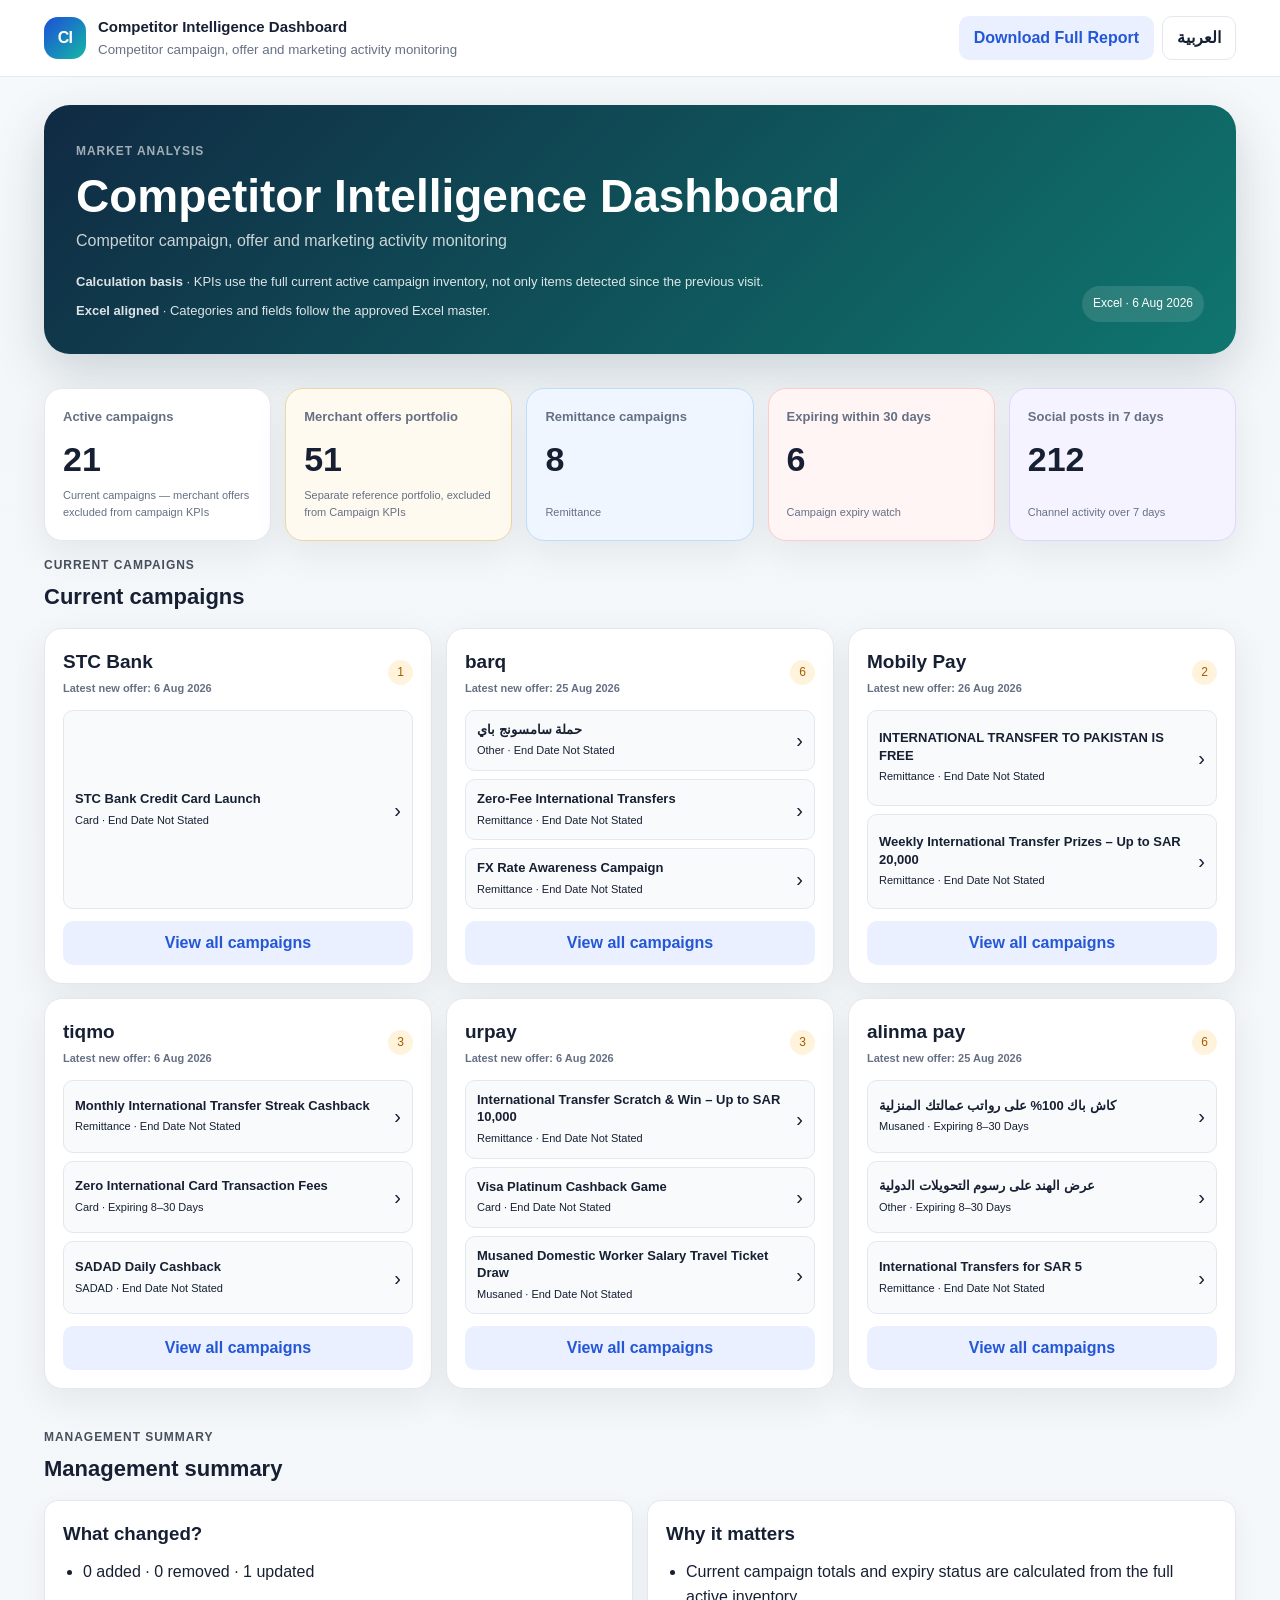
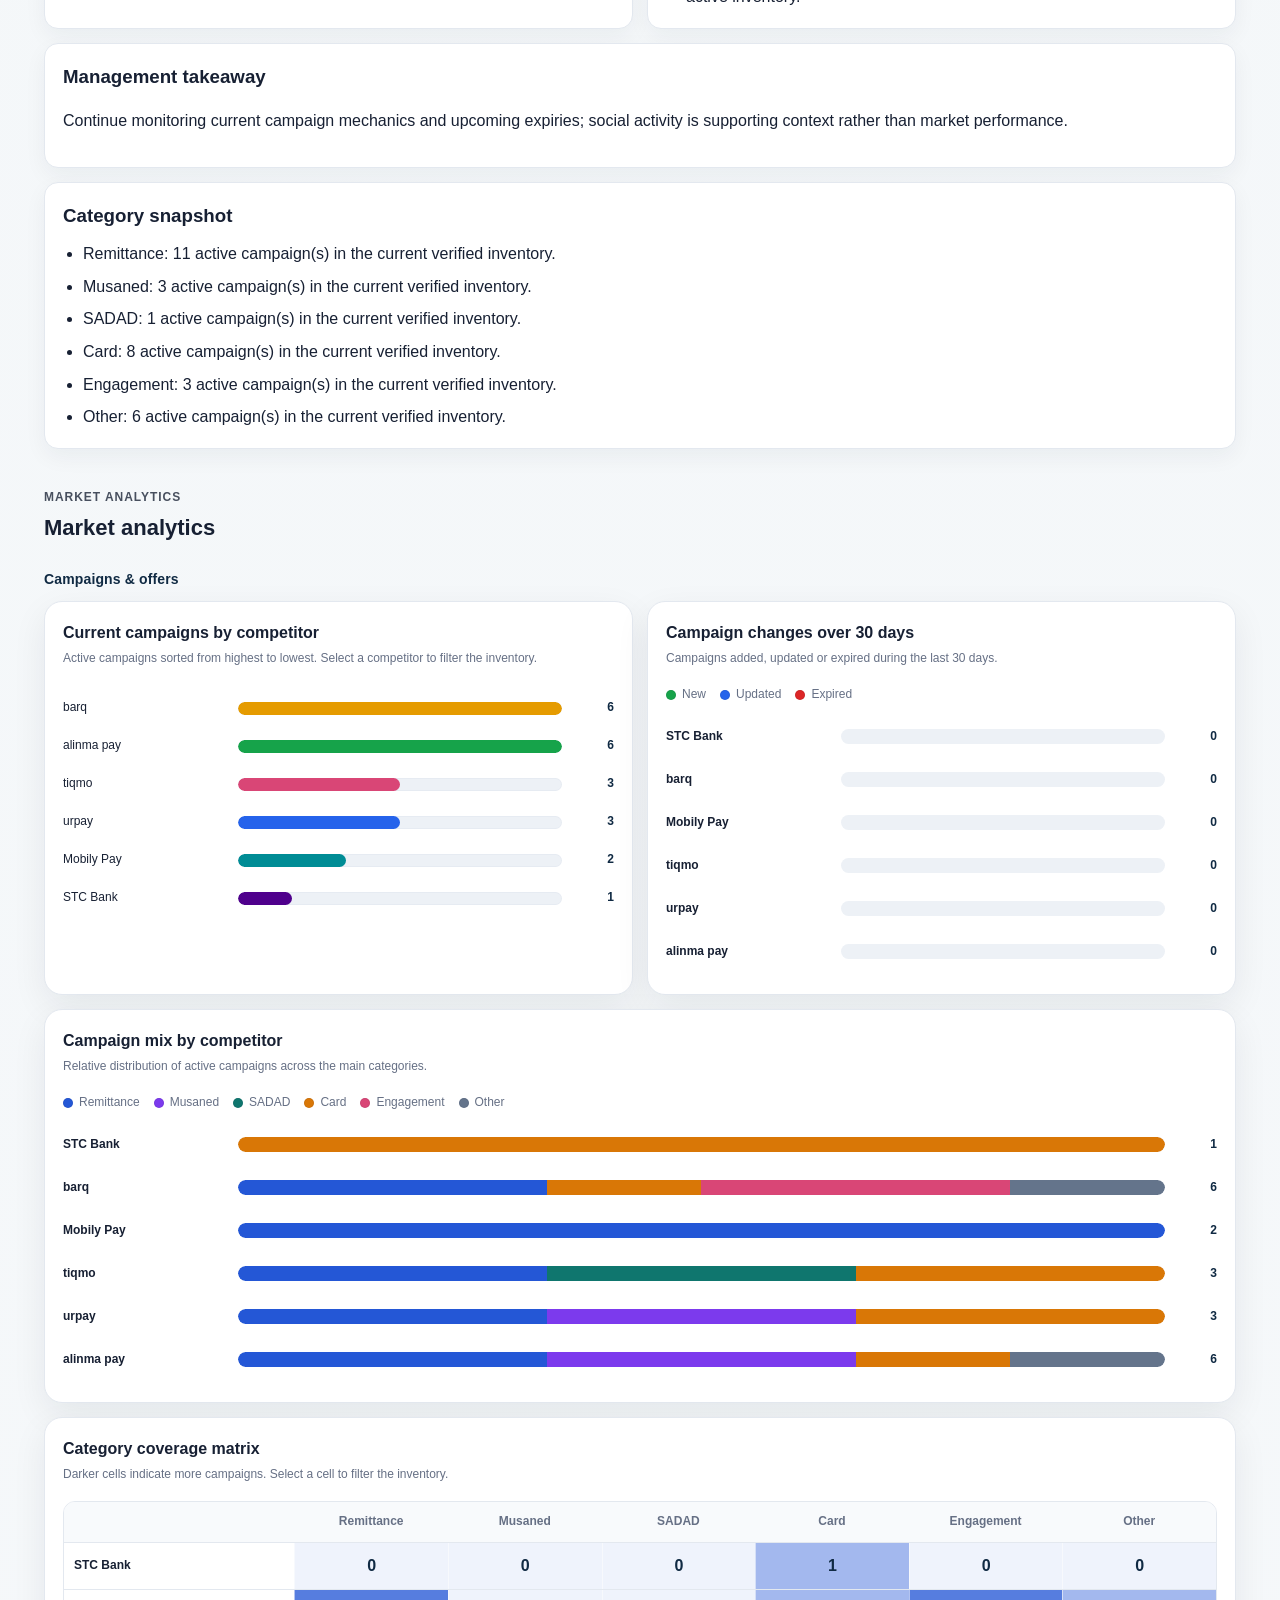
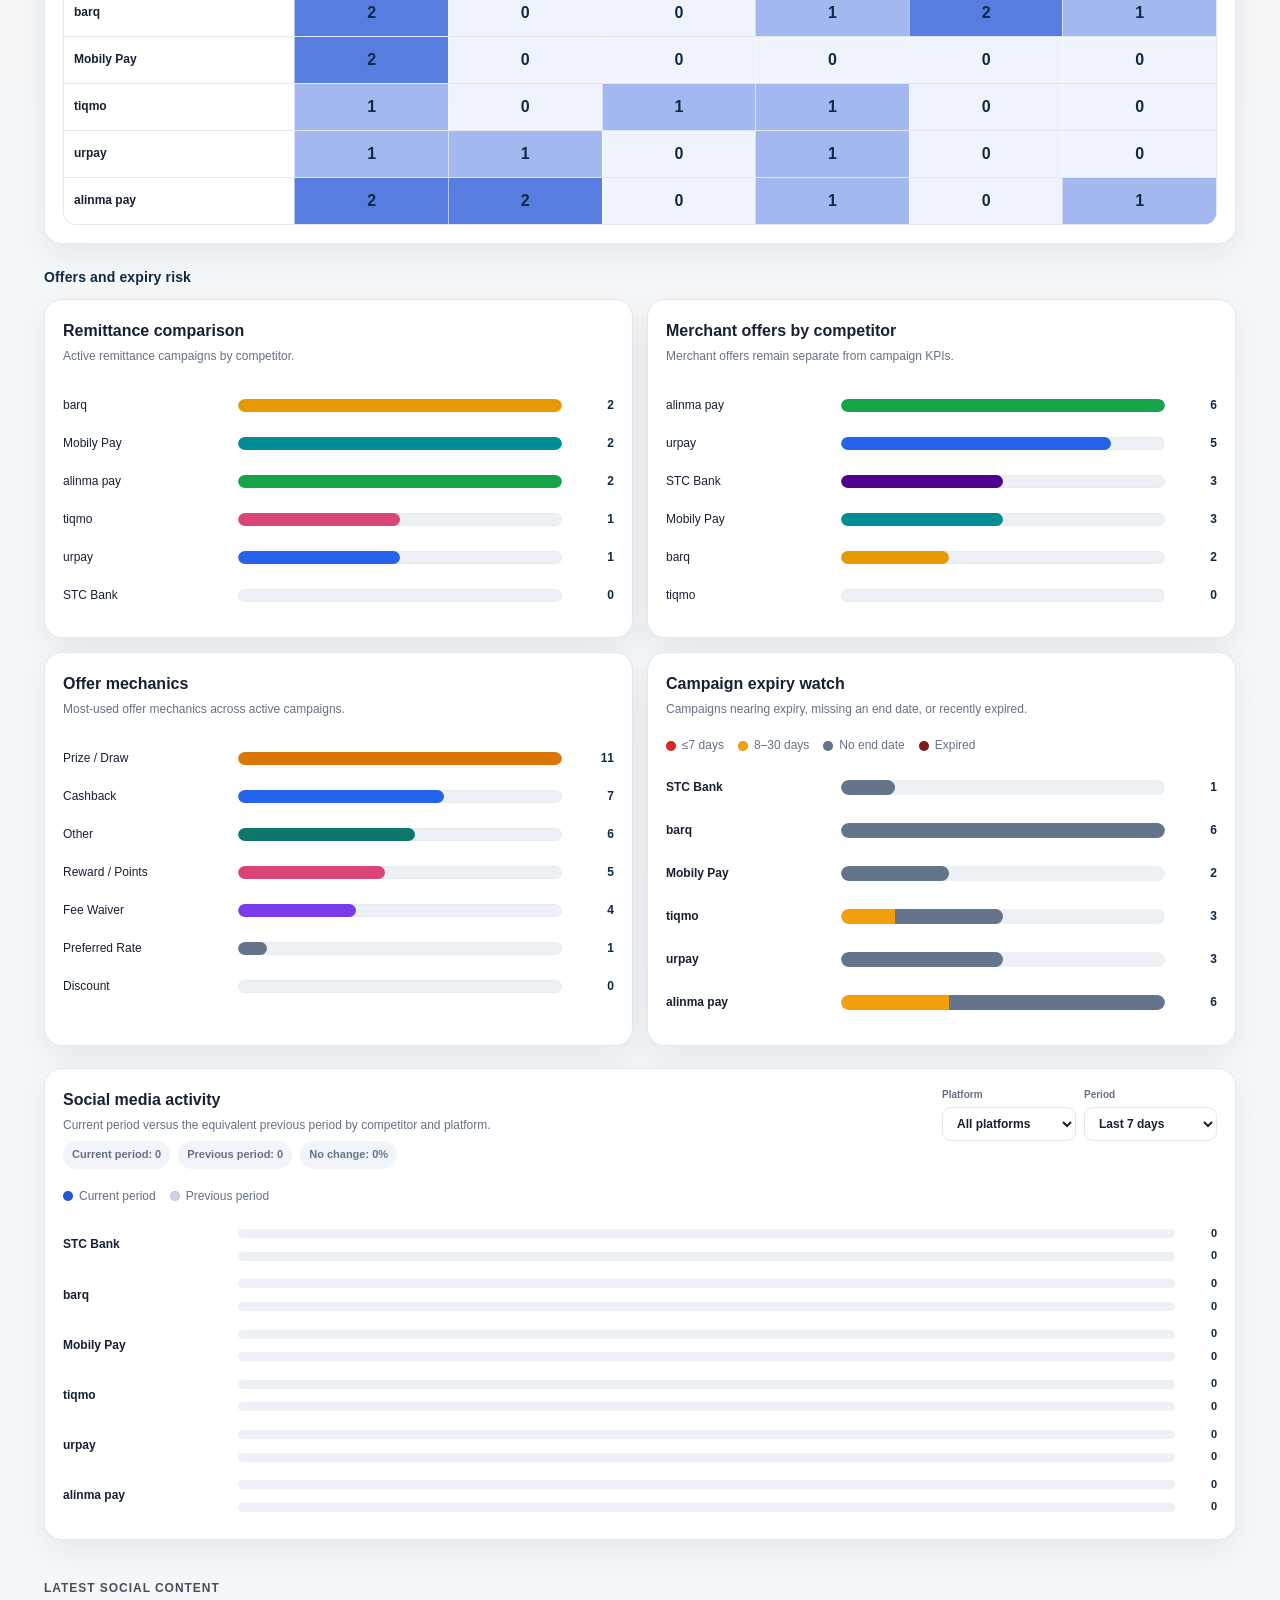
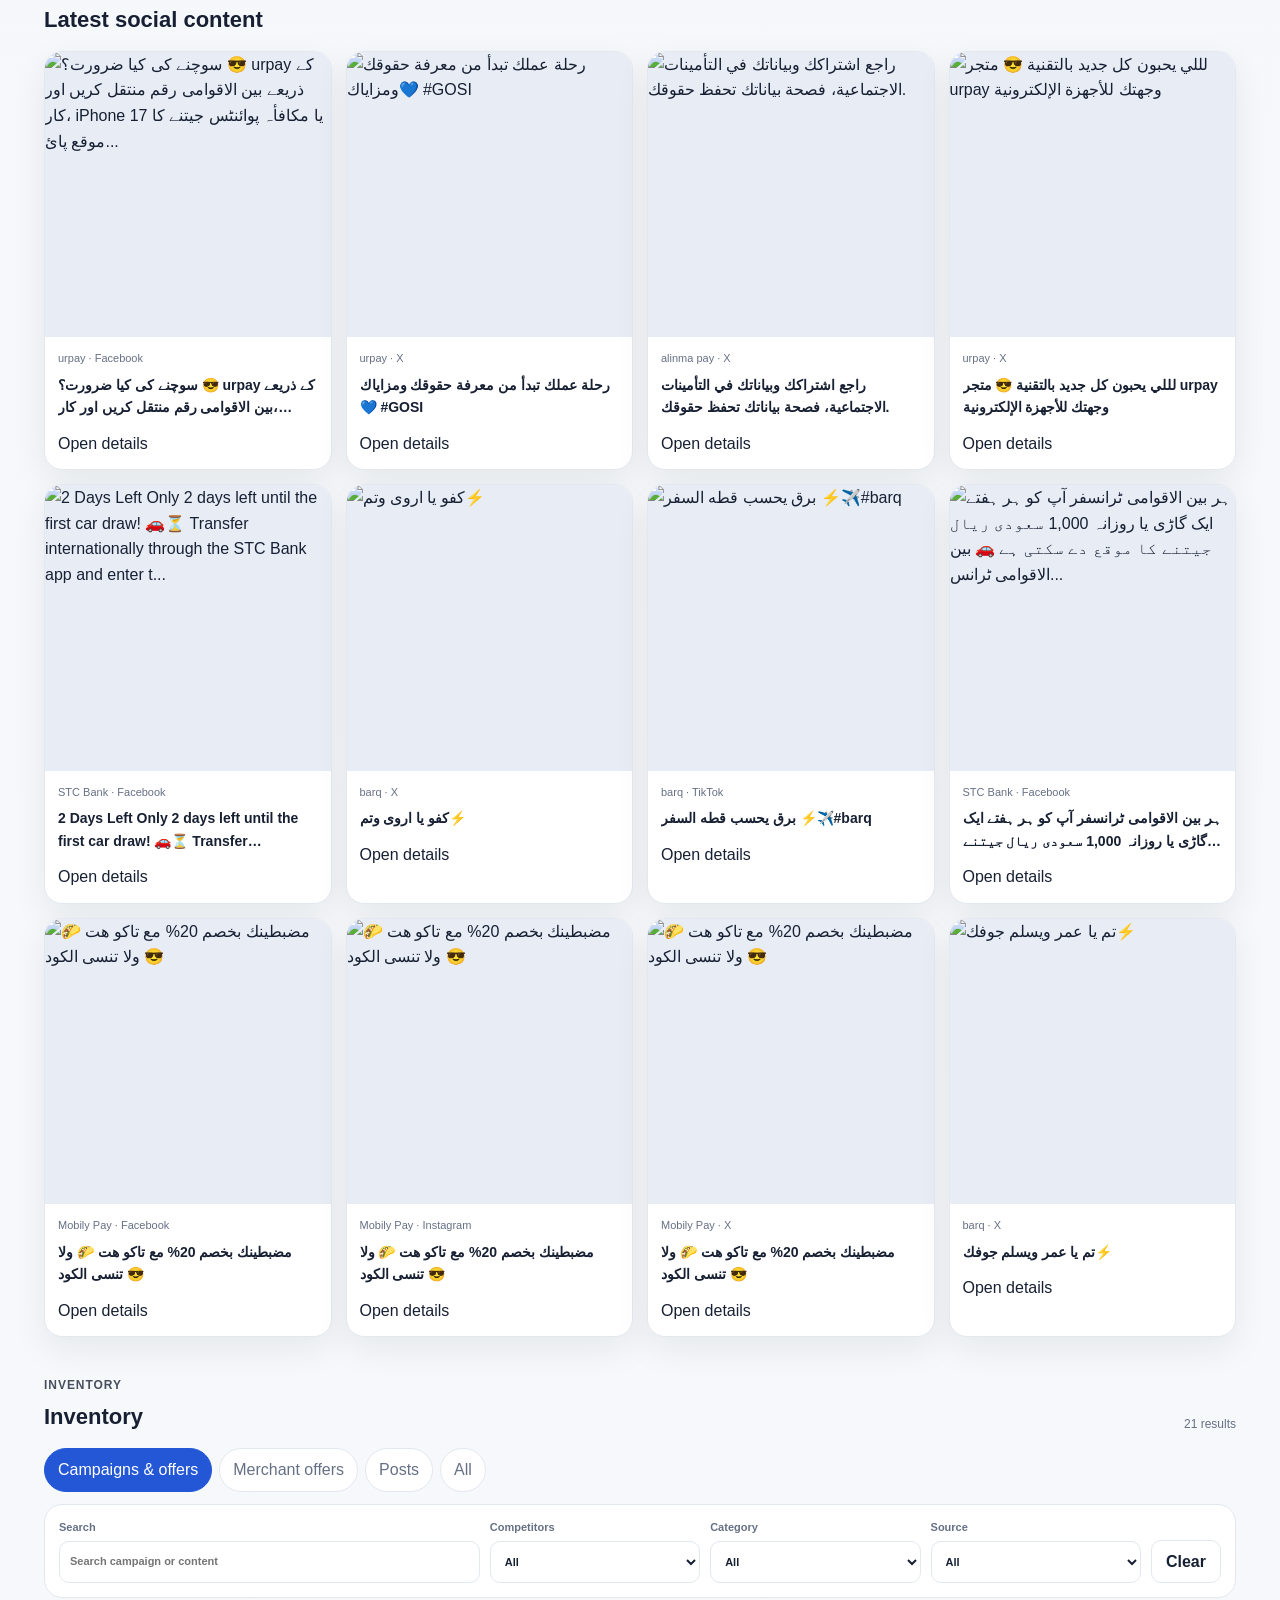
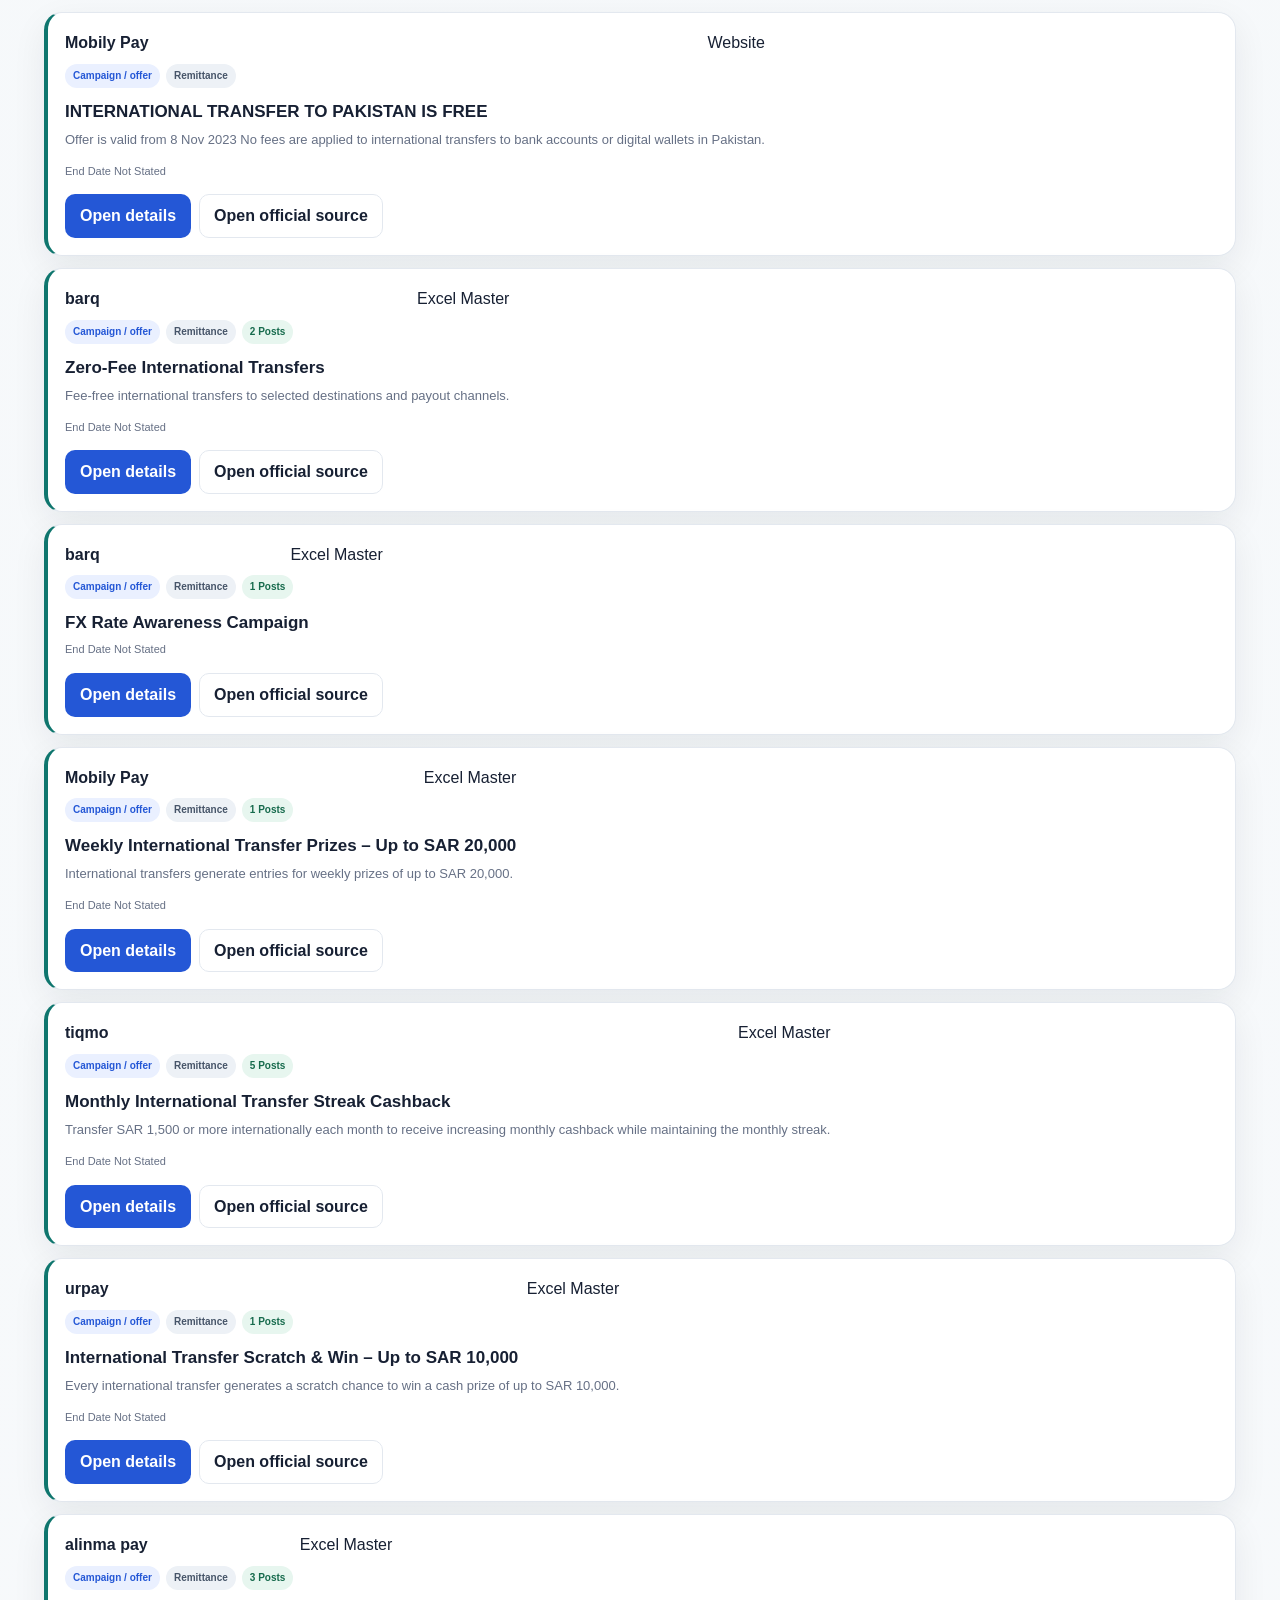
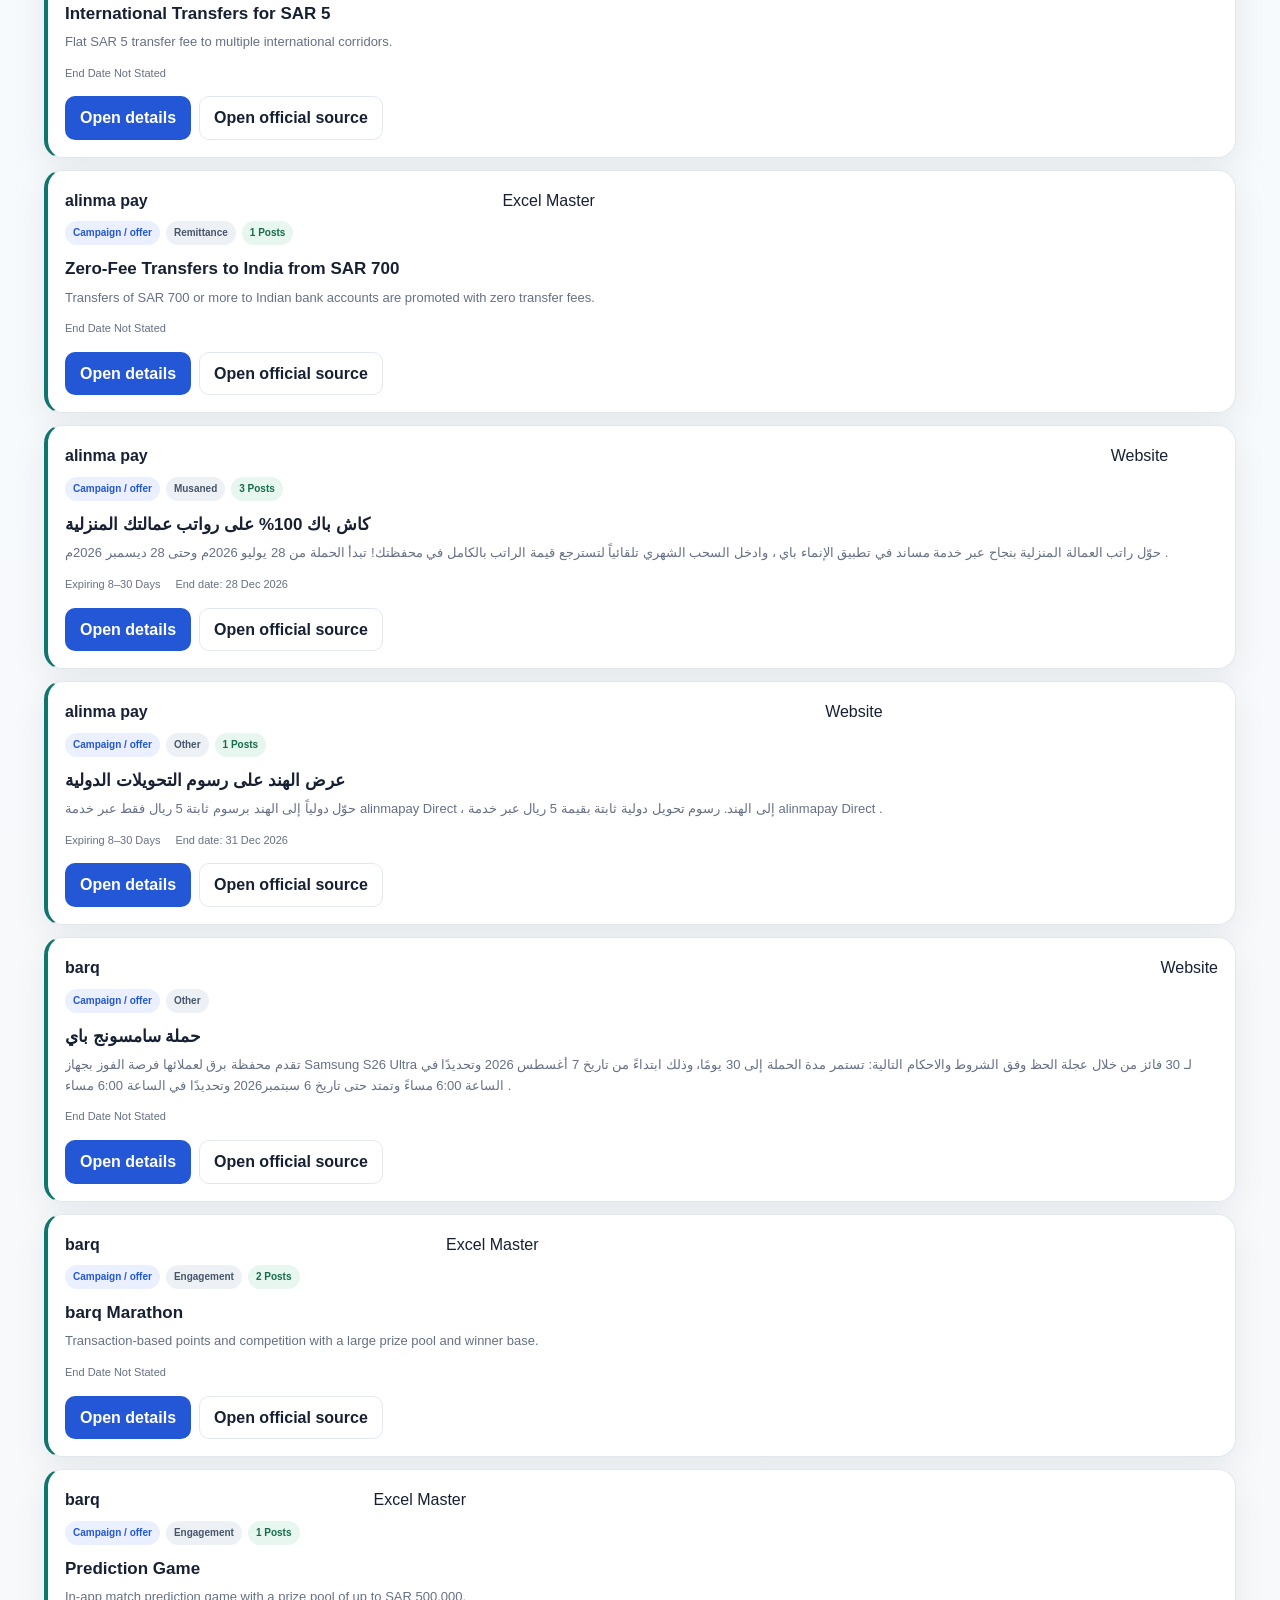
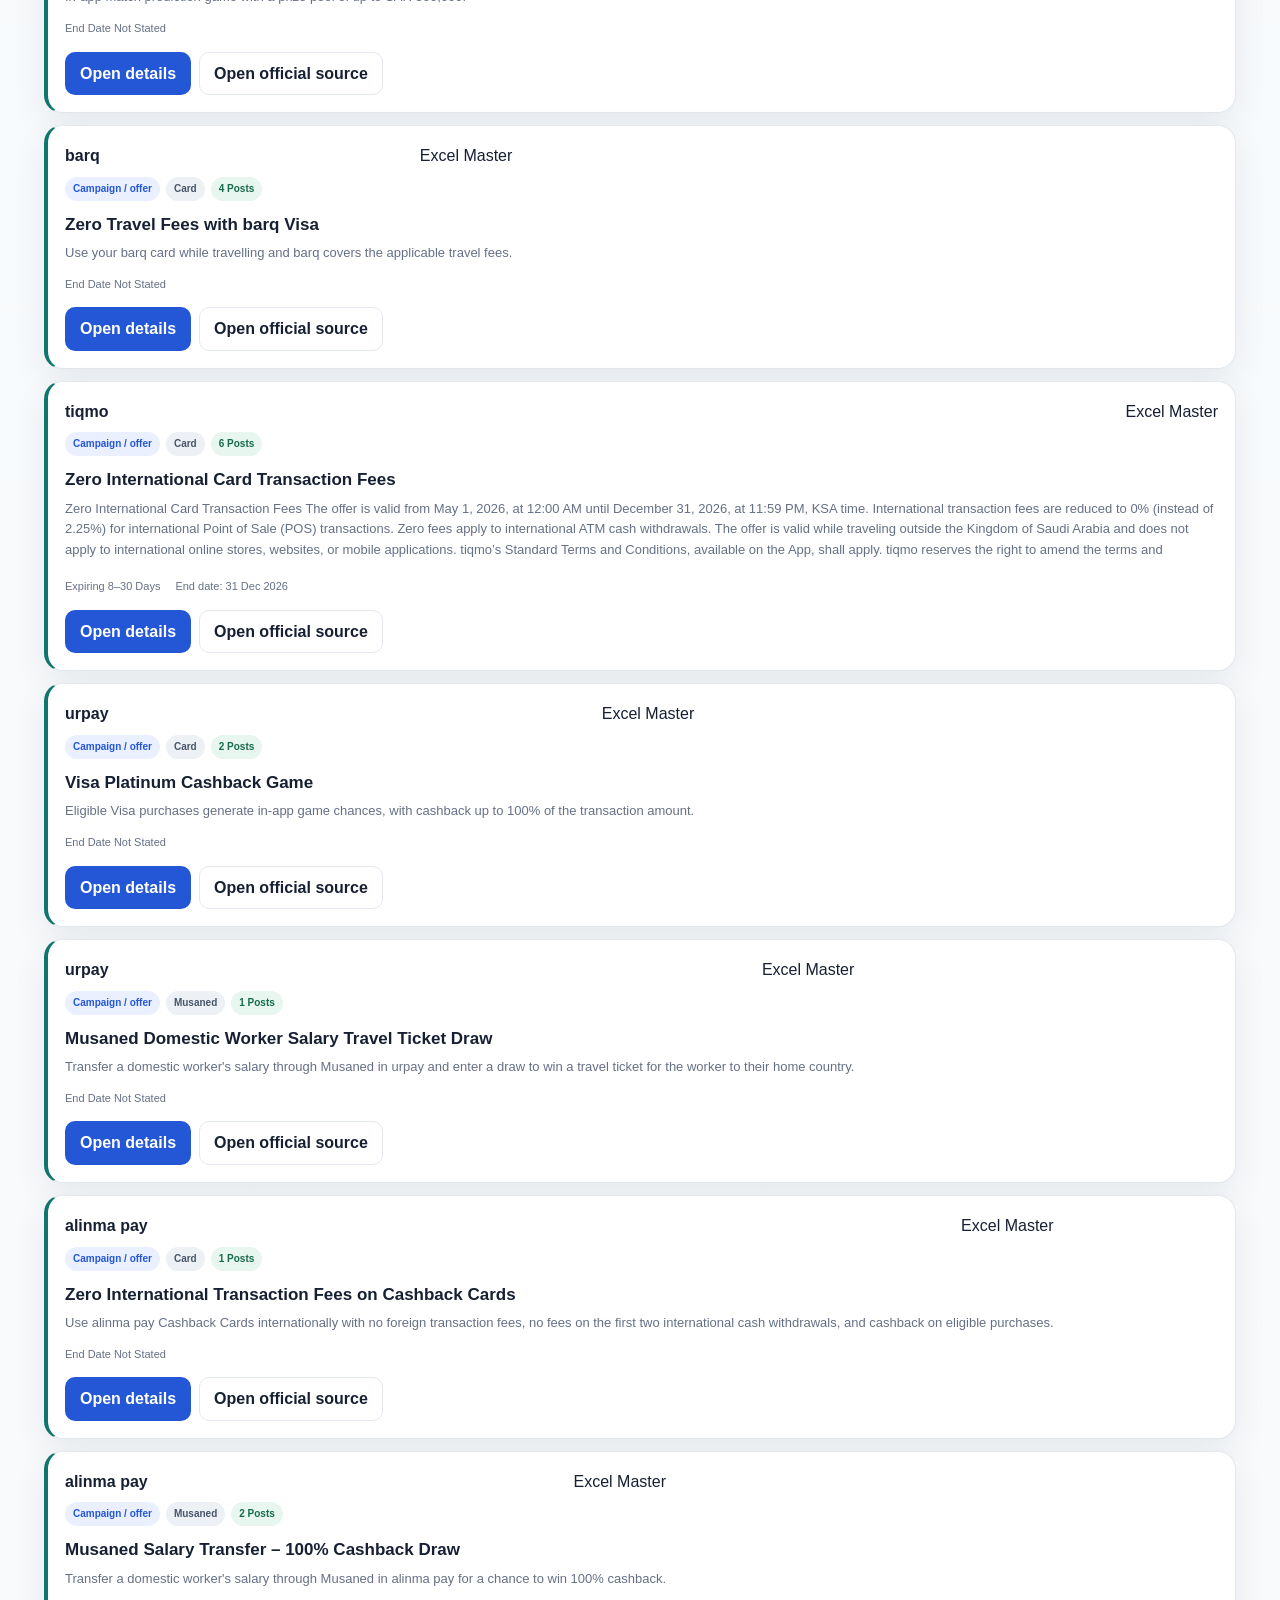
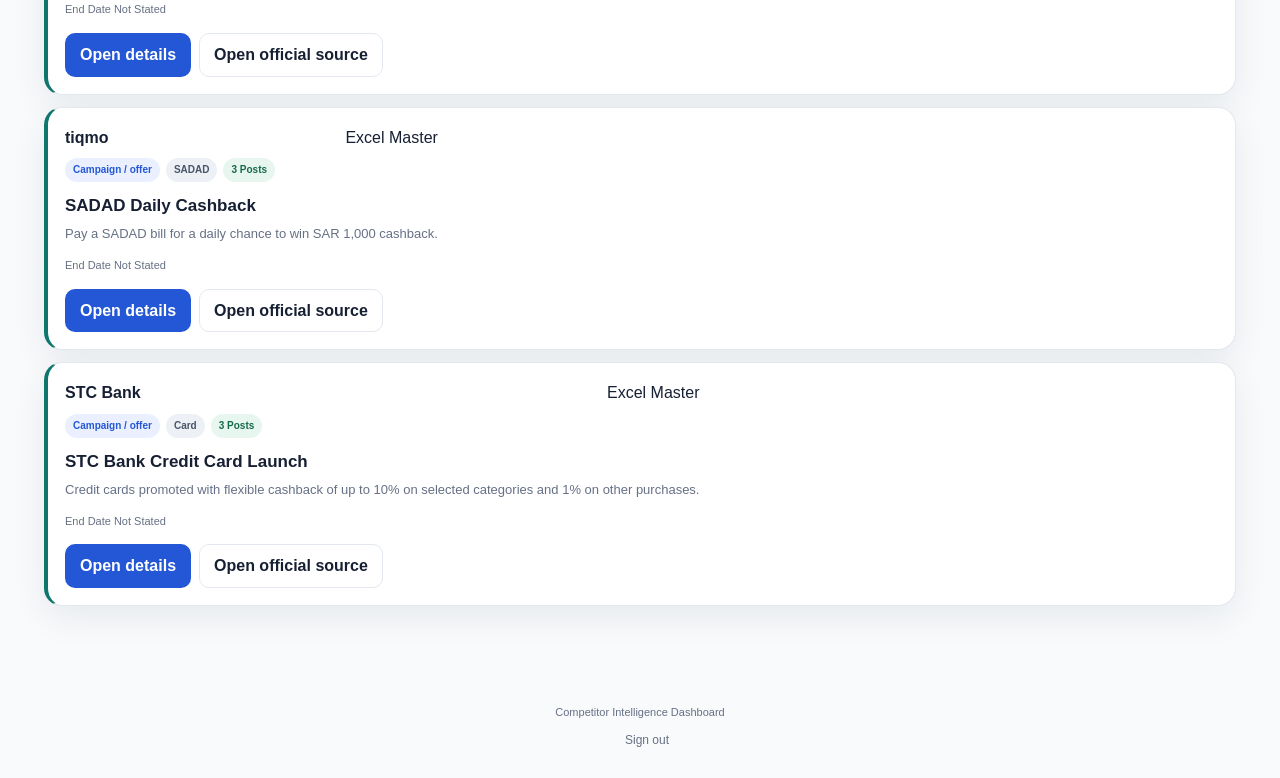
==== index.html @ 685571c6 "Add files via upload" ====
<!DOCTYPE html><html lang="en" dir="ltr"><head><meta charset="UTF-8"><meta name="viewport" content="width=device-width,initial-scale=1.0"><title>Competitor Intelligence Dashboard</title><link rel="stylesheet" href="assets/styles.css?v=5.9.1"></head>
<body><header class="site-header"><div class="site-header__inner"><a class="brand" href="index.html"><span class="brand__mark">CI</span><span><strong data-i18n="appTitle"></strong><small data-i18n="appSubtitle"></small></span></a><div class="header-actions"><a class="button button--secondary" href="review.html" data-i18n="reviewCenter" data-admin-only hidden></a><button id="add-campaign" class="button button--primary" data-i18n="addCampaign"></button><a class="button button--secondary" href="competitor_campaigns_latest.xlsx" download data-i18n="downloadFullReport"></a><button class="language-button" data-language-toggle></button></div></div></header>
<main class="page-shell"><div id="loading" class="loading-state"><span class="spinner"></span><span data-i18n="loading"></span></div><div id="error"></div><div id="content" hidden>
<section class="hero hero--executive"><div><span class="eyebrow" data-i18n="marketAnalysis"></span><h1 data-i18n="appTitle"></h1><p data-i18n="appSubtitle"></p><div class="hero-notes"><span><strong data-i18n="dataBasis"></strong> · <span data-i18n="dataBasisText"></span></span><span><strong data-i18n="excelAligned"></strong> · <span data-i18n="excelAlignedText"></span></span></div></div><div class="hero__meta"><button id="refresh-all" type="button" class="button refresh-button" data-i18n="checkAllNow" data-refresh-control="true" data-admin-only hidden></button><span id="last-check" class="meta-chip" data-admin-only hidden></span><span id="inventory-meta" class="meta-chip"></span></div></section>
<section id="admin-monitoring-tools" class="compact-drawers" hidden><details class="compact-drawer alert-drawer"><summary><span class="drawer-icon">🔔</span><strong data-i18n="alerts"></strong><span id="alert-count" class="count-badge"></span></summary><div class="drawer-body"><div class="drawer-actions"><span data-i18n="alertsHint"></span><button id="mark-reviewed" class="button button--secondary" data-i18n="markReviewed"></button></div><div id="alerts-list" class="alert-list"></div></div></details><details class="compact-drawer source-drawer"><summary><span class="drawer-icon">◉</span><strong data-i18n="sourceHealth"></strong><span id="source-health-summary" class="status-summary"></span></summary><div class="drawer-body"><p class="drawer-description" data-i18n="sourceHealthHint"></p><div id="verification-timing" class="verification-timing" data-admin-only hidden></div><div id="source-list" class="source-list"></div></div></details><details class="compact-drawer refresh-drawer"><summary><span class="drawer-icon">↻</span><strong data-i18n="refreshHistory"></strong></summary><div class="drawer-body"><div id="refresh-history-list" class="refresh-history-list"></div></div></details></section>
<section class="section"><div id="kpi-grid" class="kpi-grid"></div></section>
<section class="section campaign-overview-section"><div class="section-heading"><div><span class="eyebrow" data-i18n="featuredCampaigns"></span><h2 data-i18n="featuredCampaigns"></h2></div></div><div id="competitor-grid" class="competitor-grid competitor-grid--campaigns"></div></section>
<section class="section"><div class="section-heading"><div><span class="eyebrow" data-i18n="aiSummary"></span><h2 data-i18n="aiSummary"></h2></div></div><div id="ai-summary" class="summary-grid"></div></section>
<section id="market-analytics" class="section analytics-section"><div class="section-heading analytics-heading"><div><span class="eyebrow" data-i18n="marketAnalytics"></span><h2 data-i18n="marketAnalytics"></h2></div></div>
<div class="analytics-group"><h3 class="analytics-group__title" data-i18n="campaigns"></h3><div class="chart-grid">
<article class="chart-card"><header><div><h3 data-i18n="campaignsByCompetitor"></h3><p data-i18n="campaignsByCompetitorNote"></p></div></header><div id="campaigns-chart" class="chart-body"></div></article>
<article class="chart-card"><header><div><h3 data-i18n="campaignChanges30d"></h3><p data-i18n="campaignChangesNote"></p></div></header><div id="changes-chart" class="chart-body"></div></article>
<article class="chart-card chart-card--full"><header><div><h3 data-i18n="campaignMixByCompetitor"></h3><p data-i18n="campaignMixNote"></p></div></header><div id="category-chart" class="chart-body"></div></article>
<article class="chart-card chart-card--full"><header><div><h3 data-i18n="competitiveMatrix"></h3><p data-i18n="coverageMatrixNote"></p></div></header><div id="coverage-matrix" class="chart-body chart-body--scroll"></div></article>
</div></div>
<div class="analytics-group"><h3 class="analytics-group__title" data-i18n="offersAndRisk"></h3><div class="chart-grid">
<article class="chart-card"><header><div><h3 data-i18n="remittanceComparison"></h3><p data-i18n="remittanceComparisonNote"></p></div></header><div id="remittance-chart" class="chart-body"></div></article>
<article class="chart-card"><header><div><h3 data-i18n="merchantComparison"></h3><p data-i18n="merchantComparisonNote"></p></div></header><div id="merchant-chart" class="chart-body"></div></article>
<article class="chart-card"><header><div><h3 data-i18n="mechanicsMix"></h3><p data-i18n="mechanicsMixNote"></p></div></header><div id="mechanics-chart" class="chart-body"></div></article>
<article class="chart-card"><header><div><h3 data-i18n="expiryRisk"></h3><p data-i18n="expiryRiskNote"></p></div></header><div id="expiry-chart" class="chart-body"></div></article>
</div></div>
<div class="analytics-group"><div class="chart-grid"><article class="chart-card chart-card--full chart-card--social"><header><div><h3 data-i18n="socialMediaActivity"></h3><p data-i18n="socialActivityNote"></p></div><div class="chart-toolbar"><label><span data-i18n="platform"></span><select id="social-platform-filter"><option value="" data-i18n="allPlatforms"></option><option value="instagram">Instagram</option><option value="facebook">Facebook</option><option value="x">X</option><option value="tiktok">TikTok</option></select></label><label><span data-i18n="chartPeriod"></span><select id="social-period-filter"><option value="7" data-i18n="last7Days"></option><option value="30" data-i18n="last30Days"></option></select></label></div></header><div id="social-comparison-summary" class="chart-comparison-summary"></div><div id="channel-chart" class="chart-body"></div></article></div></div>
</section>

<section class="section"><div class="section-heading"><div><span class="eyebrow" data-i18n="latestMedia"></span><h2 data-i18n="latestMedia"></h2></div></div><div id="media-grid" class="media-grid"></div></section>
<section class="section"><div class="section-heading"><div><span class="eyebrow" data-i18n="inventory"></span><h2 data-i18n="inventory"></h2></div><span id="result-count" class="result-meta"></span></div><div class="tabs" id="content-tabs"><button class="tab is-active" data-type="campaign" data-i18n="campaigns"></button><button class="tab" data-type="merchant_offer" data-i18n="merchantOffers"></button><button class="tab" data-type="posts" data-i18n="posts"></button><button class="tab" data-type="review" data-i18n="review" data-admin-only hidden></button><button class="tab" data-type="all" data-i18n="all"></button></div><div id="bulk-review" class="bulk-review" hidden></div><div class="filter-panel"><div class="filter-grid"><label><span data-i18n="search"></span><input id="search" type="search" data-i18n-placeholder="searchPlaceholder"></label><label><span data-i18n="competitors"></span><select id="competitor-filter"></select></label><label><span data-i18n="category"></span><select id="category-filter"></select></label><label><span data-i18n="source"></span><select id="source-filter"></select></label><label data-admin-only hidden><span data-i18n="reviewReason"></span><select id="review-reason-filter"></select></label><button id="clear-filters" class="button button--ghost" data-i18n="clear"></button></div></div><div id="item-list" class="item-list"></div><button id="load-more" type="button" class="button button--secondary load-more" data-i18n="loadMore" hidden></button></section>
</div></main><footer class="footer"><div class="footer__brand">Competitor Intelligence Dashboard</div><details id="admin-tools" class="admin-tools"><summary data-i18n="adminTools"></summary><div class="admin-tools__menu"><button id="delta-export" type="button" data-i18n="deltaExport"></button><button id="export-edits" type="button" data-i18n="exportEdits"></button><button id="import-edits" type="button" data-i18n="importEdits"></button><input id="import-file" type="file" accept="application/json" hidden></div></details><a class="footer-signout" href="/__logout" data-i18n="signOut"></a></footer><script src="assets/common.js?v=5.9.1" defer></script><script src="assets/index.js?v=5.9.1" defer></script></body></html>
---- assets/styles.css ----
:root {
  --bg: #f4f7fb;
  --surface: #ffffff;
  --surface-soft: #f8fafc;
  --text: #172033;
  --muted: #667085;
  --border: #e3e8ef;
  --primary: #2457d6;
  --primary-soft: #eaf0ff;
  --success: #087f5b;
  --success-soft: #e7f8f1;
  --warning: #a35b00;
  --warning-soft: #fff3db;
  --partner: #7c3aed;
  --partner-soft: #f1eafe;
  --danger: #b42318;
  --shadow: 0 12px 35px rgba(16, 24, 40, .07);
  --radius: 18px;
}
* { box-sizing: border-box; }
html { scroll-behavior: smooth; }
body { margin: 0; background: var(--bg); color: var(--text); font-family: Inter, "Segoe UI", Tahoma, Arial, sans-serif; line-height: 1.6; }
a { color: inherit; text-decoration: none; }
button, input, select { font: inherit; }
button, select { cursor: pointer; }
.site-header { position: sticky; top: 0; z-index: 50; background: rgba(255,255,255,.92); backdrop-filter: blur(12px); border-bottom: 1px solid var(--border); }
.site-header__inner { max-width: 1240px; margin: auto; min-height: 76px; padding: 12px 24px; display: flex; align-items: center; justify-content: space-between; gap: 18px; }
.brand { display: flex; align-items: center; gap: 12px; min-width: 0; }
.brand__mark { width: 42px; height: 42px; border-radius: 14px; background: linear-gradient(135deg, #1d4ed8, #14b8a6); color: #fff; display: grid; place-items: center; font-weight: 800; letter-spacing: -.04em; }
.brand span:last-child { display: grid; min-width: 0; }
.brand strong { font-size: 15px; }
.brand small { color: var(--muted); white-space: nowrap; overflow: hidden; text-overflow: ellipsis; max-width: 560px; }
.header-actions { display: flex; gap: 8px; align-items: center; }
.language-button, .button { border: 1px solid transparent; border-radius: 10px; min-height: 40px; padding: 8px 14px; font-weight: 700; background: var(--surface); color: var(--text); display: inline-flex; align-items: center; justify-content: center; gap: 7px; }
.language-button { border-color: var(--border); }
.button--primary { background: var(--primary); color: #fff; }
.button--secondary { background: var(--primary-soft); color: var(--primary); }
.button--danger { background: #fff1f2; color: #b42318; border-color: #fecdd3; }
.button--danger:hover { background: #ffe4e6; color: #991b1b; }
.button--ghost { border-color: var(--border); background: var(--surface); }
.button:hover, .language-button:hover { transform: translateY(-1px); box-shadow: 0 6px 16px rgba(16,24,40,.08); }
.page-shell { max-width: 1240px; margin: auto; padding: 28px 24px 70px; }
.hero, .competitor-hero, .item-hero { background: linear-gradient(125deg, #102a68, #2457d6 58%, #0f9f8f); color: #fff; border-radius: 26px; padding: 32px; display: flex; justify-content: space-between; align-items: flex-end; gap: 30px; box-shadow: var(--shadow); }
.hero h1, .competitor-hero h1, .item-hero h1 { margin: 7px 0 6px; font-size: clamp(28px, 4vw, 46px); line-height: 1.15; }
.hero p, .competitor-hero p, .item-hero p { margin: 0; max-width: 760px; color: rgba(255,255,255,.82); }
.hero__meta, .competitor-hero__actions, .item-hero__actions { display: flex; flex-wrap: wrap; gap: 8px; justify-content: flex-end; }
.competitor-hero__actions select { min-height: 42px; border: 0; border-radius: 10px; padding: 0 12px; }
.eyebrow { font-size: 12px; font-weight: 800; letter-spacing: .08em; text-transform: uppercase; opacity: .78; }
.meta-chip, .status-chip { padding: 8px 11px; border-radius: 999px; background: rgba(255,255,255,.14); color: #fff; font-size: 12px; white-space: nowrap; }
.status-chip--success { background: rgba(16,185,129,.24); }
.status-chip--warning { background: rgba(245,158,11,.28); }
.notice-grid { display: grid; grid-template-columns: repeat(2, minmax(0,1fr)); gap: 12px; margin: 18px 0; }
.notice { padding: 14px 16px; background: #eef4ff; color: #29466f; border: 1px solid #dce7fa; border-radius: 14px; font-size: 13px; }
.section { margin-top: 34px; }
.section-heading { display: flex; justify-content: space-between; align-items: end; gap: 18px; margin-bottom: 14px; }
.section-heading h2 { margin: 2px 0 0; font-size: 22px; }
.section-heading p { margin: 0; max-width: 620px; color: var(--muted); font-size: 13px; }
.count-badge { display: inline-grid; place-items: center; min-width: 25px; height: 25px; padding: 0 7px; border-radius: 999px; background: var(--warning-soft); color: var(--warning); font-size: 12px; vertical-align: middle; }
.kpi-grid { display: grid; grid-template-columns: repeat(5, minmax(0,1fr)); gap: 14px; }
.kpi-card { background: var(--surface); border: 1px solid var(--border); border-radius: var(--radius); padding: 18px; box-shadow: var(--shadow); min-height: 135px; display: flex; flex-direction: column; }
.kpi-card__label { color: var(--muted); font-size: 13px; font-weight: 700; }
.kpi-card strong { font-size: 34px; line-height: 1.1; margin: 14px 0 8px; }
.kpi-card small { color: var(--muted); font-size: 11px; margin-top: auto; }
.kpi-card--success { border-top: 4px solid var(--success); }
.kpi-card--partner { border-top: 4px solid var(--partner); }
.kpi-card--info { border-top: 4px solid var(--primary); }
.kpi-card--warning { border-top: 4px solid var(--warning); }
.chart-grid { display: grid; grid-template-columns: repeat(2, minmax(0,1fr)); gap: 14px; }
.chart-card { background: var(--surface); border: 1px solid var(--border); border-radius: var(--radius); box-shadow: var(--shadow); overflow: hidden; }
.chart-card--wide { grid-column: span 1; }
.chart-card--full { grid-column: 1 / -1; }
.chart-card header { padding: 18px 18px 0; }
.chart-card h3 { margin: 0; font-size: 16px; }
.chart-card header p { color: var(--muted); margin: 4px 0 0; font-size: 12px; }
.chart-body { padding: 18px; min-height: 180px; }
.chart-body--scroll { overflow-x: auto; }
.bar-row { display: grid; grid-template-columns: minmax(90px, 160px) 1fr 32px; align-items: center; gap: 10px; margin: 10px 0; font-size: 12px; }
.bar-row__label { overflow: hidden; text-overflow: ellipsis; white-space: nowrap; }
.bar-row__track { height: 10px; background: #edf1f6; border-radius: 99px; overflow: hidden; }
.bar-row__fill { display: block; height: 100%; border-radius: inherit; background: var(--bar-color, var(--primary)); }
.bar-row__value { text-align: end; }
.line-chart { width: 100%; height: auto; min-height: 190px; }
.chart-gridline { stroke: #e7ecf2; stroke-width: 1; }
.chart-legend { display: flex; gap: 14px; flex-wrap: wrap; font-size: 12px; color: var(--muted); }
.chart-legend span { display: inline-flex; gap: 6px; align-items: center; }
.chart-legend i { width: 10px; height: 10px; border-radius: 99px; background: var(--legend-color); }
.matrix, .heatmap { min-width: 680px; }
.matrix__row, .heatmap__row { display: grid; grid-template-columns: minmax(130px, 1.5fr) repeat(4, minmax(70px,1fr)); border-bottom: 1px solid var(--border); align-items: center; }
.matrix__row > *, .heatmap__row > * { padding: 10px; text-align: center; font-size: 12px; }
.matrix__row > :first-child, .heatmap__row > :first-child { text-align: start; font-weight: 700; }
.matrix__row--head, .heatmap__row--head { background: var(--surface-soft); color: var(--muted); }
.heatmap__row { grid-template-columns: minmax(130px, 1.5fr) repeat(8, minmax(80px,1fr)); }
.heatmap__cell { background: color-mix(in srgb, var(--primary) calc(var(--heat) * 75%), white); min-height: 42px; display: grid; place-items: center; }
.alert-section { background: var(--surface); border: 1px solid var(--border); border-radius: var(--radius); padding: 18px; box-shadow: var(--shadow); }
.alert-list { display: grid; gap: 8px; }
.alert-row { display: grid; grid-template-columns: 34px 1fr auto; gap: 10px; align-items: center; border: 1px solid var(--border); border-radius: 12px; padding: 11px; background: var(--surface-soft); }
.alert-row:hover { border-color: #b8c7e8; }
.alert-row__icon { width: 30px; height: 30px; border-radius: 9px; display: grid; place-items: center; background: var(--primary-soft); color: var(--primary); font-weight: 900; }
.alert-row--warning .alert-row__icon { background: var(--warning-soft); color: var(--warning); }
.alert-row__body { display: grid; min-width: 0; }
.alert-row__body span { color: var(--muted); white-space: nowrap; overflow: hidden; text-overflow: ellipsis; font-size: 12px; }
.alert-row time { color: var(--muted); font-size: 11px; }
.competitor-grid { display: grid; grid-template-columns: repeat(3,minmax(0,1fr)); gap: 14px; }
.competitor-card { background: var(--surface); border: 1px solid var(--border); border-radius: var(--radius); padding: 18px; box-shadow: var(--shadow); }
.competitor-card__head { display: flex; justify-content: space-between; gap: 12px; align-items: center; }
.competitor-card__head h3 { margin: 0; font-size: 19px; }
.competitor-card__head a { color: var(--primary); font-size: 12px; font-weight: 800; }
.mini-kpis { display: grid; grid-template-columns: repeat(3,1fr); gap: 8px; margin: 16px 0; }
.mini-kpis span { background: var(--surface-soft); border-radius: 10px; padding: 10px; font-size: 10px; color: var(--muted); }
.mini-kpis strong { display: block; color: var(--text); font-size: 20px; }
.compact-dl { margin: 0; display: grid; gap: 8px; }
.compact-dl div { display: flex; justify-content: space-between; gap: 10px; font-size: 12px; }
.compact-dl dt { color: var(--muted); }
.compact-dl dd { margin: 0; font-weight: 700; text-align: end; }
.media-grid { display: grid; grid-template-columns: repeat(4,minmax(0,1fr)); gap: 14px; }
.media-card { background: var(--surface); border: 1px solid var(--border); border-radius: var(--radius); overflow: hidden; box-shadow: var(--shadow); }
.media-card__visual { display: block; aspect-ratio: 1/1; background: #e8edf5; overflow: hidden; }
.media, .media-link { width: 100%; height: 100%; object-fit: cover; display: block; }
.media-link { position: relative; }
.media-link img { width: 100%; height: 100%; object-fit: cover; }
.media-play { position: absolute; inset: 50% auto auto 50%; transform: translate(-50%,-50%); width: 52px; height: 52px; border-radius: 50%; display: grid; place-items: center; background: rgba(0,0,0,.7); color: #fff; }
.media-placeholder { height: 100%; min-height: 160px; display: grid; place-items: center; align-content: center; gap: 7px; background: #172033; color: #fff; font-size: 36px; text-align: center; padding: 20px; }
.media-placeholder small { font-size: 11px; opacity: .7; }
.media-card__body { padding: 13px; }
.media-card__meta { color: var(--muted); font-size: 11px; }
.media-card h3 { font-size: 14px; margin: 6px 0 12px; display: -webkit-box; -webkit-line-clamp: 2; -webkit-box-orient: vertical; overflow: hidden; }
.media-card__actions { display: flex; justify-content: space-between; font-size: 11px; color: var(--primary); font-weight: 800; }
.tabs { display: flex; gap: 7px; flex-wrap: wrap; margin-bottom: 12px; }
.tab { border: 1px solid var(--border); background: var(--surface); border-radius: 999px; padding: 8px 13px; color: var(--muted); }
.tab.is-active { background: var(--primary); color: #fff; border-color: var(--primary); }
.filter-panel { background: var(--surface); border: 1px solid var(--border); border-radius: var(--radius); padding: 14px; margin-bottom: 14px; }
.filter-grid { display: grid; grid-template-columns: 2fr repeat(3,1fr) auto; gap: 10px; align-items: end; }
.filter-grid label { display: grid; gap: 5px; color: var(--muted); font-size: 11px; font-weight: 700; }
.filter-grid input, .filter-grid select { width: 100%; min-height: 42px; border: 1px solid var(--border); background: #fff; border-radius: 10px; padding: 8px 10px; color: var(--text); }
.item-list { display: grid; gap: 12px; }
.item-card { background: var(--surface); border: 1px solid var(--border); border-inline-start: 5px solid #94a3b8; border-radius: var(--radius); overflow: hidden; box-shadow: var(--shadow); display: grid; grid-template-columns: auto 1fr; }
.item-card--success { border-inline-start-color: var(--success); }
.item-card--partner { border-inline-start-color: var(--partner); }
.item-card--warning { border-inline-start-color: var(--warning); }
.item-card--info { border-inline-start-color: var(--primary); }
.item-card__media { width: 180px; min-height: 180px; background: #edf1f6; }
.item-card__media .media { min-height: 180px; }
.item-card__body { padding: 17px; min-width: 0; }
.item-card__top { display: flex; justify-content: space-between; gap: 12px; }
.item-card__brand { font-weight: 800; }
.item-card__source { color: var(--muted); font-size: 11px; }
.item-card h3 { margin: 10px 0 5px; font-size: 17px; }
.item-card p { margin: 0 0 12px; color: var(--muted); font-size: 13px; }
.item-card__meta { display: flex; flex-wrap: wrap; gap: 15px; color: var(--muted); font-size: 11px; }
.item-card__actions { display: flex; gap: 8px; margin-top: 14px; flex-wrap: wrap; }
.pill-row { display: flex; gap: 6px; flex-wrap: wrap; margin-top: 8px; }
.pill { display: inline-flex; align-items: center; min-height: 24px; padding: 3px 8px; border-radius: 999px; background: #edf1f6; color: #475569; font-size: 10px; font-weight: 800; }
.pill--success { background: var(--success-soft); color: var(--success); }
.pill--partner { background: var(--partner-soft); color: var(--partner); }
.pill--warning { background: var(--warning-soft); color: var(--warning); }
.pill--info { background: var(--primary-soft); color: var(--primary); }
.pill--benefit { background: #fff0f6; color: #b42366; }
.result-meta { color: var(--muted); font-size: 12px; }
.panel { background: var(--surface); border: 1px solid var(--border); border-radius: var(--radius); padding: 16px; }
.panel summary { cursor: pointer; font-weight: 800; }
.source-list { display: grid; gap: 8px; margin-top: 12px; }
.source-row { display: grid; grid-template-columns: 1fr 1fr auto minmax(0,2fr); gap: 10px; align-items: center; padding: 10px; border-top: 1px solid var(--border); font-size: 12px; }
.source-row code { overflow: hidden; text-overflow: ellipsis; color: var(--danger); }
.insight-grid { display: grid; grid-template-columns: repeat(3,minmax(0,1fr)); gap: 14px; }
.insight-card { background: var(--surface); border: 1px solid var(--border); border-radius: var(--radius); padding: 18px; box-shadow: var(--shadow); }
.insight-card > span { color: var(--muted); font-size: 12px; }
.insight-card strong { display: block; font-size: 22px; margin: 8px 0; }
.insight-card p { color: var(--muted); font-size: 12px; margin: 0; }
.breadcrumb { margin-bottom: 12px; color: var(--primary); font-weight: 800; font-size: 12px; }
.warning-stack { display: grid; gap: 8px; margin-top: 16px; }
.warning-box { padding: 13px 15px; border-radius: 12px; background: var(--warning-soft); color: var(--warning); border: 1px solid #f5d79b; }
.item-detail-grid { display: grid; grid-template-columns: 1fr 1fr 1.2fr; gap: 14px; }
.detail-card { background: var(--surface); border: 1px solid var(--border); border-radius: var(--radius); padding: 18px; box-shadow: var(--shadow); min-width: 0; }
.detail-card h2 { margin-top: 0; font-size: 18px; }
.detail-card dl { margin: 0; display: grid; gap: 8px; }
.detail-card dl div { display: grid; grid-template-columns: 120px 1fr; gap: 8px; border-bottom: 1px solid var(--border); padding-bottom: 7px; font-size: 12px; }
.detail-card dt { color: var(--muted); }
.detail-card dd { margin: 0; overflow-wrap: anywhere; }
.detail-card--media #media { min-height: 280px; }
.detail-card--media .media { max-height: 430px; border-radius: 12px; object-fit: contain; background: #111827; }
.classification-block h3 { margin: 18px 0 5px; font-size: 13px; }
.review-reasons { display: grid; gap: 5px; margin-top: 14px; }
.review-reasons code { padding: 7px; border-radius: 8px; background: var(--warning-soft); color: var(--warning); }
.timeline { position: relative; display: grid; gap: 10px; }
.timeline::before { content: ""; position: absolute; inset-block: 8px; inset-inline-start: 15px; width: 2px; background: var(--border); }
.timeline-row { display: grid; grid-template-columns: 32px 1fr; gap: 12px; position: relative; }
.timeline-row__dot { width: 14px; height: 14px; border-radius: 50%; background: var(--primary); border: 4px solid var(--primary-soft); margin: 5px 9px; z-index: 1; }
.timeline-row > div { background: var(--surface); border: 1px solid var(--border); border-radius: 13px; padding: 13px; }
.timeline-row p { margin: 4px 0; }
.timeline-row small { color: var(--muted); }
.empty-state, .error-state, .loading-state { background: var(--surface); border: 1px dashed #cbd5e1; border-radius: var(--radius); padding: 28px; color: var(--muted); text-align: center; }
.loading-state { margin-top: 30px; }
.spinner { display: inline-block; width: 17px; height: 17px; border: 2px solid #cbd5e1; border-top-color: var(--primary); border-radius: 50%; animation: spin .8s linear infinite; vertical-align: middle; margin-inline-end: 8px; }
.error-state { display: grid; gap: 12px; justify-items: center; margin-top: 28px; }
.error-state code { color: var(--danger); }
.footer { text-align: center; color: var(--muted); padding: 28px; font-size: 11px; }
@keyframes spin { to { transform: rotate(360deg); } }
@media (max-width: 1000px) {
  .kpi-grid { grid-template-columns: repeat(3,1fr); }
  .competitor-grid { grid-template-columns: repeat(2,1fr); }
  .media-grid { grid-template-columns: repeat(3,1fr); }
  .filter-grid { grid-template-columns: repeat(2,1fr); }
  .item-detail-grid { grid-template-columns: 1fr 1fr; }
  .detail-card--media { grid-column: 1 / -1; }
}
@media (max-width: 700px) {
  .site-header__inner, .page-shell { padding-inline: 14px; }
  .brand small { display: none; }
  .hero, .competitor-hero, .item-hero { padding: 22px; border-radius: 20px; display: grid; }
  .hero__meta, .competitor-hero__actions, .item-hero__actions { justify-content: flex-start; }
  .notice-grid, .chart-grid, .competitor-grid, .insight-grid, .item-detail-grid { grid-template-columns: 1fr; }
  .kpi-grid { grid-template-columns: repeat(2,1fr); }
  .media-grid { grid-template-columns: repeat(2,1fr); }
  .filter-grid { grid-template-columns: 1fr; }
  .item-card { grid-template-columns: 1fr; }
  .item-card__media { width: 100%; height: 220px; }
  .source-row { grid-template-columns: 1fr auto; }
  .source-row code { grid-column: 1 / -1; }
  .section-heading { align-items: flex-start; }
}
@media (max-width: 430px) {
  .kpi-grid, .media-grid { grid-template-columns: 1fr; }
  .header-actions .button { display: none; }
  .mini-kpis { grid-template-columns: 1fr; }
}

/* v4 professional additions */
:root { --navy:#102a43; --teal:#0f766e; --soft:#f4f7f9; --gold:#b7791f; --danger:#b42318; }
body { background: linear-gradient(180deg,#f7fafc 0,#f4f7f9 260px,#f8fafc 100%); }
.site-header { position: sticky; top: 0; z-index: 50; backdrop-filter: blur(14px); background: rgba(255,255,255,.94); }
.hero--executive { background: linear-gradient(135deg,#102a43,#0f766e); color:#fff; border:0; box-shadow:0 18px 50px rgba(16,42,67,.18); }
.hero--executive p,.hero--executive .eyebrow { color:rgba(255,255,255,.78); }
.hero--executive .meta-chip { background:rgba(255,255,255,.12); color:#fff; border-color:rgba(255,255,255,.2); }
.hero-notes { display:grid; gap:8px; margin-top:18px; max-width:780px; font-size:13px; color:rgba(255,255,255,.86); }
.compact-drawers { display:grid; grid-template-columns:1fr 1fr; gap:14px; margin:18px 0 8px; }
.compact-drawer { border:1px solid var(--border); border-radius:14px; background:#fff; box-shadow:0 8px 24px rgba(16,42,67,.05); overflow:hidden; }
.compact-drawer summary { cursor:pointer; list-style:none; display:flex; align-items:center; gap:10px; min-height:56px; padding:12px 16px; }
.compact-drawer summary::-webkit-details-marker { display:none; }
.compact-drawer summary::after { content:'⌄'; margin-inline-start:auto; color:var(--text-muted); transition:.2s; }
.compact-drawer[open] summary::after { transform:rotate(180deg); }
.drawer-icon { width:30px; height:30px; display:grid; place-items:center; border-radius:9px; background:#eef6f4; }
.drawer-body { border-top:1px solid var(--border); padding:16px; }
.drawer-actions { display:flex; align-items:center; justify-content:space-between; gap:12px; margin-bottom:12px; }
.drawer-description { color:var(--text-secondary); font-size:13px; margin:0 0 14px; }
.status-summary { font-size:13px; color:var(--text-secondary); }
.signal-grid { display:grid; grid-template-columns:repeat(4,minmax(0,1fr)); gap:14px; }
.signal-card { background:#fff; border:1px solid var(--border); border-radius:14px; padding:18px; box-shadow:0 8px 22px rgba(16,42,67,.05); }
.signal-card span { display:block; font-size:12px; color:var(--text-muted); margin-bottom:8px; }
.signal-card strong { font-size:18px; color:var(--navy); }
.kpi-card--gold { border-color:#ead7a4; background:#fffaf0; }
.kpi-card--blue { border-color:#bfdbfe; background:#eff6ff; }
.kpi-card--purple { border-color:#ddd6fe; background:#f5f3ff; }
.kpi-card--danger { border-color:#fecaca; background:#fff5f5; }
.kpi-card--warning { border-color:#fed7aa; background:#fff7ed; }
.pill--gold { background:#fff4d6; color:#8a5a00; }
.pill--success { background:#e7f6ef; color:#176b4d; }
.pill--purple { background:#f3e8ff; color:#7e22ce; }
.item-card--campaign { border-inline-start:4px solid #0f766e; }
.item-card--merchant_offer { border-inline-start:4px solid #d97706; }
.item-card--review { border-inline-start:4px solid #dc2626; }
.item-card--social_post,.item-card--awareness { border-inline-start:4px solid #2563eb; }
.item-card__body p { max-height:5.2em; overflow:hidden; }
.item-card__actions { flex-wrap:wrap; }
.source-list { display:grid; grid-template-columns:repeat(2,minmax(0,1fr)); gap:12px; }
.source-card { border:1px solid var(--border); border-radius:12px; padding:14px; background:#fff; }
.source-card--ok { border-inline-start:4px solid #16a34a; }
.source-card--failed { border-inline-start:4px solid #dc2626; background:#fff8f8; }
.source-card>div:first-child { display:flex; justify-content:space-between; gap:10px; margin-bottom:10px; }
.source-card dl { display:grid; grid-template-columns:repeat(3,1fr); gap:8px; margin:0 0 10px; }
.source-card dl div { min-width:0; }
.source-card dt { font-size:11px; color:var(--text-muted); }
.source-card dd { margin:2px 0 0; font-size:12px; overflow-wrap:anywhere; }
.source-card code { display:block; white-space:pre-wrap; overflow-wrap:anywhere; background:#fff1f2; color:#9f1239; padding:8px; border-radius:8px; margin:8px 0; font-size:11px; }
.source-state { font-size:12px; font-weight:700; }
.source-note { font-size:12px; color:#9a6700; background:#fff8db; padding:8px; border-radius:8px; }
.editor-note { margin:0 0 14px; padding:10px 12px; background:#eef6ff; border-radius:10px; color:#294e6e; font-size:13px; }
.modal-backdrop { position:fixed; inset:0; z-index:1000; background:rgba(15,23,42,.55); display:grid; place-items:center; padding:20px; }
.modal { width:min(900px,100%); max-height:92vh; overflow:auto; background:#fff; border-radius:18px; box-shadow:0 30px 90px rgba(15,23,42,.32); }
.modal__header,.modal__footer { display:flex; align-items:center; justify-content:space-between; gap:12px; padding:18px 20px; border-bottom:1px solid var(--border); }
.modal__footer { border-top:1px solid var(--border); border-bottom:0; justify-content:flex-end; flex-wrap:wrap; }
.modal__body { padding:20px; }
.icon-button { border:0; background:#f1f5f9; width:38px; height:38px; border-radius:10px; font-size:24px; cursor:pointer; }
.editor-grid { display:grid; grid-template-columns:repeat(2,minmax(0,1fr)); gap:14px; }
.editor-field { display:flex; flex-direction:column; gap:6px; }
.editor-field span { font-size:12px; color:var(--text-secondary); font-weight:600; }
.editor-field input,.editor-field select,.editor-field textarea { width:100%; border:1px solid var(--border); border-radius:9px; padding:10px 12px; font:inherit; background:#fff; }
.editor-field:has(textarea) { grid-column:1/-1; }
.editor-field input[type=checkbox] { width:22px; height:22px; }
.social-links { display:flex; flex-wrap:wrap; gap:9px; }
.social-link { display:inline-flex; align-items:center; padding:8px 11px; border:1px solid var(--border); border-radius:9px; text-decoration:none; font-weight:600; }
.social-link-count { width:100%; font-size:13px; color:var(--text-secondary); }
.detail-card--wide { grid-column:span 2; }
.matrix { min-width:720px; }
.matrix__row { grid-template-columns:minmax(170px,1.3fr) repeat(6,minmax(86px,1fr)); }
.chart-card header p { max-width:620px; }
.alert-list { display:grid; gap:8px; }
.alert-row { display:grid; grid-template-columns:140px 1fr auto; align-items:center; gap:10px; padding:10px 12px; border:1px solid var(--border); border-radius:10px; text-decoration:none; color:inherit; }
.alert-row__type { font-size:12px; color:#9a6700; }
.empty-state--compact { padding:10px; }

@media (max-width: 900px) {
  .compact-drawers,.source-list,.signal-grid { grid-template-columns:1fr 1fr; }
  .editor-grid { grid-template-columns:1fr; }
  .detail-card--wide { grid-column:auto; }
}
@media (max-width: 640px) {
  .compact-drawers,.source-list,.signal-grid { grid-template-columns:1fr; }
  .header-actions { width:100%; overflow:auto; padding-bottom:2px; }
  .alert-row { grid-template-columns:1fr; }
  .modal-backdrop { padding:8px; }
}

/* v5.7.3 — safe refresh feedback, history and bounded result rendering */
.load-more { display: block; margin: 18px auto 0; min-width: 180px; }
.load-more[hidden] { display: none; }
.source-actions { display: flex; flex-wrap: wrap; gap: 10px; align-items: center; margin-top: 10px; }
.source-actions > a { font-weight: 700; }
.refresh-history-list { display: grid; gap: 10px; }
.refresh-history-row { display: grid; gap: 8px; padding: 12px 14px; border: 1px solid var(--border); border-radius: 12px; background: var(--surface); }
.refresh-history-row > div:first-child { display: flex; justify-content: space-between; gap: 12px; color: var(--muted); }
.refresh-history-row > div:first-child strong { color: var(--text); }
.refresh-history-metrics { display: flex; flex-wrap: wrap; gap: 7px; }
.refresh-history-metrics span { padding: 4px 8px; border-radius: 999px; background: var(--surface-soft); color: var(--muted); font-size: 12px; font-weight: 700; }
.competitor-last-new { display: block; margin-top: 3px; color: var(--muted); font-size: 11px; font-weight: 600; }
button:disabled { cursor: wait; opacity: .72; }

@media (max-width: 640px) {
  .refresh-history-row > div:first-child { display: grid; }
  .source-actions .button { width: 100%; }
}

/* v5: detail analysis, compact review and no visible scoring */
.summary-grid{display:grid;grid-template-columns:repeat(2,minmax(0,1fr));gap:14px}.summary-card{border:1px solid var(--border);border-radius:14px;padding:18px;background:#fff;box-shadow:0 8px 22px rgba(16,42,67,.05)}.summary-card--wide{grid-column:1/-1}.summary-card h3{margin:0 0 10px}.summary-card ul{margin:0;padding-inline-start:20px;display:grid;gap:7px}.verification-state{display:inline-flex;align-items:center;gap:8px;font-weight:700;margin-bottom:10px}.evidence-snippet{margin-top:10px;padding:12px;border:1px solid var(--border);border-radius:10px;background:#f8fafc;white-space:pre-wrap;overflow-wrap:anywhere}.conflict-banner{margin-top:10px;padding:10px 12px;border-radius:10px;background:#fff7ed;border:1px solid #fed7aa}.kpi-grid--social{grid-template-columns:repeat(3,minmax(0,1fr))}.linked-posts{display:grid;gap:10px}.linked-post{display:grid;grid-template-columns:110px 1fr auto;gap:12px;align-items:center;padding:11px 12px;border:1px solid var(--border);border-radius:10px;text-decoration:none;color:inherit}.linked-post small{color:var(--text-muted)}.bulk-review{display:flex;align-items:center;gap:10px;flex-wrap:wrap;padding:12px;margin-bottom:12px;border:1px solid var(--border);border-radius:12px;background:#f8fafc}.review-select{width:18px;height:18px;margin:14px;align-self:flex-start}.modal--compact{width:min(720px,100%)}.header-actions{flex-wrap:wrap;justify-content:flex-end}.item-card:has(.review-select){position:relative}
@media(max-width:900px){.summary-grid,.kpi-grid--social{grid-template-columns:1fr 1fr}.linked-post{grid-template-columns:90px 1fr}.linked-post>:last-child{grid-column:2}}
@media(max-width:640px){.summary-grid,.kpi-grid--social{grid-template-columns:1fr}.summary-card--wide{grid-column:auto}.linked-post{grid-template-columns:1fr}.linked-post>:last-child{grid-column:auto}}

/* v5.1: current campaign overview before analytics */
.campaign-overview-section{margin-top:10px}.competitor-grid--campaigns{grid-template-columns:repeat(3,minmax(0,1fr));gap:14px}.competitor-card--campaigns{display:flex;flex-direction:column;gap:12px;min-height:250px}.competitor-card__head{display:flex;align-items:center;justify-content:space-between;gap:12px}.competitor-card__head h3{margin:0}.campaign-preview-list{display:grid;gap:8px;flex:1}.campaign-preview{display:flex;align-items:center;justify-content:space-between;gap:10px;padding:10px 11px;border:1px solid var(--border);border-radius:10px;text-decoration:none;color:inherit;background:#f8fafc}.campaign-preview:hover{background:#f1f5f9;border-color:#cbd5e1}.campaign-preview strong{display:block;font-size:13px;line-height:1.35}.campaign-preview small{display:block;margin-top:4px;color:var(--text-muted);font-size:11px}.campaign-preview__arrow{font-size:20px;color:var(--text-muted)}.campaign-preview-empty{display:grid;place-items:center;min-height:90px;color:var(--text-muted);font-size:13px}.competitor-card__viewall{margin-top:auto;justify-content:center}
@media(max-width:1050px){.competitor-grid--campaigns{grid-template-columns:repeat(2,minmax(0,1fr))}}@media(max-width:700px){.competitor-grid--campaigns{grid-template-columns:1fr}}

/* v5.7.1: admin-triggered competitor refresh controls */
.competitor-card__actions{display:flex;gap:8px;flex-wrap:wrap;margin-top:auto}.competitor-card__actions .button{flex:1;justify-content:center;white-space:nowrap}.refresh-button{background:#fff;color:#102a43;border-color:rgba(255,255,255,.75)}.refresh-button:hover{background:#eef6f4}.button:disabled{cursor:wait;opacity:.72}


/* v5.5.3: keep operational export tools discreet in the footer */
.footer{display:flex;flex-direction:column;align-items:center;gap:9px}.footer__brand{font-size:11px;color:var(--muted)}.admin-tools{position:relative;font-size:10px;color:var(--text-muted)}.admin-tools>summary{list-style:none;cursor:pointer;user-select:none;display:inline-flex;align-items:center;gap:5px;padding:3px 7px;border-radius:7px;color:#94a3b8}.admin-tools>summary::-webkit-details-marker{display:none}.admin-tools>summary::before{content:'⚙';font-size:10px;opacity:.65}.admin-tools>summary:hover{background:#f1f5f9;color:#64748b}.admin-tools__menu{display:flex;gap:5px;flex-wrap:wrap;justify-content:center;margin-top:6px}.admin-tools__menu button{border:0;background:transparent;color:#94a3b8;font-size:10px;padding:3px 6px;border-radius:6px;cursor:pointer}.admin-tools__menu button:hover{background:#f1f5f9;color:#475569}.admin-tools:not([open]) .admin-tools__menu{display:none}

.footer-signout{font-size:12px;color:var(--muted,#64748b);text-decoration:none;margin-inline-start:14px}.footer-signout:hover{text-decoration:underline}

[hidden]{display:none!important;}
.verification-timing{margin:8px 0 14px;padding:8px 10px;border:1px solid var(--border);border-radius:9px;background:#f8fafc;color:var(--text-muted);font-size:11px}.verification-time{font-size:12px;color:var(--text-muted)}

/* v5.8.0: interactive analytics, fixed colors and scroll-triggered chart motion */
.analytics-heading { align-items: center; }
.analytics-heading p { margin-top: 5px; }
.analytics-group { margin-top: 22px; }
.analytics-group__title { margin: 0 0 11px; color: var(--navy); font-size: 14px; letter-spacing: .01em; }
.chart-card { transition: transform .2s ease, box-shadow .2s ease, border-color .2s ease; }
.chart-card:hover { transform: translateY(-2px); border-color: #d4dce7; box-shadow: 0 16px 38px rgba(16,42,67,.09); }
.chart-card header { display: flex; justify-content: space-between; align-items: flex-start; gap: 14px; }
.chart-card header > div:first-child { min-width: 0; }
.chart-card header p { line-height: 1.45; }
.chart-toolbar { display: flex; flex-wrap: wrap; align-items: end; justify-content: flex-end; gap: 8px; }
.chart-toolbar label { display: grid; gap: 4px; color: var(--muted); font-size: 10px; font-weight: 700; }
.chart-toolbar select { min-height: 34px; padding: 5px 28px 5px 10px; border: 1px solid var(--border); border-radius: 9px; background: #fff; color: var(--text); font-size: 12px; }
.chart-comparison-summary { display: flex; flex-wrap: wrap; gap: 8px; margin: 0 18px; }
.chart-comparison-summary span { padding: 5px 9px; border-radius: 999px; background: #f1f5f9; color: var(--muted); font-size: 11px; font-weight: 700; }
.chart-comparison-summary .is-up { background: #e7f8f1; color: #087f5b; }
.chart-comparison-summary .is-down { background: #fff1f2; color: #b42318; }
.chart-comparison-summary .is-flat { background: #f1f5f9; color: #64748b; }
.chart-body { min-height: 210px; }
.bar-row, .grouped-row { width: 100%; border: 0; background: transparent; color: inherit; text-align: inherit; }
.bar-row { grid-template-columns: minmax(105px, 165px) 1fr 42px; min-height: 30px; margin: 8px 0; padding: 3px 0; border-radius: 9px; }
.bar-row--interactive { cursor: pointer; }
.bar-row--interactive:hover { background: #f8fafc; }
.bar-row--interactive:focus-visible, .grouped-row--interactive:focus-visible, .stacked-bar__segment:focus-visible, .heatmap-cell--interactive:focus-visible { outline: 3px solid rgba(36,87,214,.25); outline-offset: 2px; }
.bar-row__track { height: 13px; box-shadow: inset 0 0 0 1px rgba(148,163,184,.08); }
.bar-row__fill { transform: scaleX(0); transform-origin: left center; transition: transform 760ms cubic-bezier(.2,.8,.2,1) var(--chart-delay,0ms); will-change: transform; }
[dir="rtl"] .bar-row__fill { transform-origin: right center; }
.is-chart-visible .bar-row__fill { transform: scaleX(1); }
.bar-row__value { color: var(--navy); font-variant-numeric: tabular-nums; }
.chart-legend { margin-bottom: 14px; }
.chart-legend i { box-shadow: inset 0 0 0 1px rgba(15,23,42,.08); }
.stacked-row { display: grid; grid-template-columns: minmax(105px,165px) 1fr 42px; align-items: center; gap: 10px; min-height: 36px; margin: 7px 0; font-size: 12px; }
.stacked-row__label { overflow: hidden; text-overflow: ellipsis; white-space: nowrap; font-weight: 700; }
a.stacked-row__label:hover { color: var(--primary); }
.stacked-bar__rail { height: 15px; border-radius: 99px; background: #edf1f6; overflow: hidden; }
.stacked-bar__track { display: flex; height: 100%; min-width: 0; overflow: hidden; border-radius: inherit; transform: scaleX(0); transform-origin: left center; transition: transform 820ms cubic-bezier(.2,.8,.2,1) var(--chart-delay,0ms); }
[dir="rtl"] .stacked-bar__track { transform-origin: right center; }
.is-chart-visible .stacked-bar__track { transform: scaleX(1); }
.stacked-bar__segment { display: block; min-width: 0; height: 100%; padding: 0; border: 0; background: var(--segment-color); }
button.stacked-bar__segment { cursor: pointer; }
button.stacked-bar__segment:hover { filter: brightness(1.12); }
.stacked-row__total { text-align: end; color: var(--navy); font-variant-numeric: tabular-nums; }
.grouped-row { display: grid; grid-template-columns: minmax(105px,165px) 1fr; align-items: center; gap: 10px; padding: 5px 0; border-radius: 9px; }
.grouped-row--interactive { cursor: pointer; }
.grouped-row--interactive:hover { background: #f8fafc; }
.grouped-row__label { overflow: hidden; text-overflow: ellipsis; white-space: nowrap; font-size: 12px; font-weight: 700; }
.grouped-row__bars { display: grid; gap: 5px; }
.grouped-bar { display: grid; grid-template-columns: 1fr 34px; gap: 8px; align-items: center; }
.grouped-bar__track { display: block; height: 9px; overflow: hidden; border-radius: 99px; background: #edf1f6; }
.grouped-bar__fill { display: block; height: 100%; border-radius: inherit; background: var(--bar-color); transform: scaleX(0); transform-origin: left center; transition: transform 720ms cubic-bezier(.2,.8,.2,1) var(--chart-delay,0ms); }
[dir="rtl"] .grouped-bar__fill { transform-origin: right center; }
.is-chart-visible .grouped-bar__fill { transform: scaleX(1); }
.grouped-bar strong { text-align: end; color: var(--navy); font-size: 11px; font-variant-numeric: tabular-nums; }
.matrix { min-width: max(720px, calc(165px + var(--matrix-columns,4) * 90px)); }
.matrix__row { grid-template-columns: minmax(165px,1.5fr) repeat(var(--matrix-columns,4),minmax(82px,1fr)); }
.heatmap-table { border: 1px solid var(--border); border-radius: 12px; overflow: hidden; }
.heatmap-table .matrix__row:last-child { border-bottom: 0; }
.heatmap-cell { position: relative; display: grid; place-items: center; min-height: 46px; border: 0; border-inline-start: 1px solid rgba(255,255,255,.55); background: rgba(36,87,214,calc(.07 + var(--heat,0) * .70)); color: #102a43; font: inherit; font-weight: 800; opacity: 0; transform: translateY(7px) scale(.96); transition: opacity 430ms ease var(--chart-delay,0ms), transform 430ms ease var(--chart-delay,0ms), filter .15s ease; }
.is-chart-visible .heatmap-cell { opacity: 1; transform: translateY(0) scale(1); }
.heatmap-cell--interactive { cursor: pointer; }
.heatmap-cell--interactive:hover { filter: saturate(1.2) brightness(.95); }
.heatmap-cell span { font-variant-numeric: tabular-nums; }
.chart-card--social .chart-body { min-height: 270px; }

@media (max-width: 700px) {
  .chart-card header { display: grid; }
  .chart-toolbar { justify-content: flex-start; width: 100%; }
  .chart-toolbar label { flex: 1; }
  .chart-toolbar select { width: 100%; }
  .bar-row, .stacked-row { grid-template-columns: minmax(88px,120px) 1fr 34px; gap: 7px; }
  .grouped-row { grid-template-columns: minmax(88px,120px) 1fr; gap: 7px; }
  .chart-body { min-height: 190px; }
}

@media (prefers-reduced-motion: reduce) {
  .bar-row__fill, .stacked-bar__track, .grouped-bar__fill, .heatmap-cell { transition: none !important; transform: none !important; opacity: 1 !important; }
  .chart-card { transition: none; }
}

/* v5.9.0: dedicated Admin review center */
.review-page { max-width: 1500px; }
.review-hero { display: flex; align-items: flex-start; justify-content: space-between; gap: 24px; padding: 34px; border-radius: 24px; background: linear-gradient(135deg,#0f172a,#1e3a5f); color: #fff; box-shadow: var(--shadow); }
.review-hero h1 { margin: 5px 0 10px; font-size: clamp(1.8rem,3vw,3rem); }
.review-hero p { max-width: 850px; margin: 0; color: #dbeafe; line-height: 1.7; }
.review-total { white-space: nowrap; padding: 12px 16px; border: 1px solid rgba(255,255,255,.22); border-radius: 999px; background: rgba(255,255,255,.1); }
.review-controls { margin-top: 22px; }
.review-bulk { position: sticky; top: 82px; z-index: 20; display: flex; align-items: center; justify-content: space-between; gap: 16px; margin: 18px 0; padding: 16px 20px; border: 1px solid #93c5fd; border-radius: 18px; background: rgba(239,246,255,.97); box-shadow: 0 12px 30px rgba(30,64,175,.13); backdrop-filter: blur(8px); }
.review-bulk__actions { display: flex; flex-wrap: wrap; gap: 9px; }
.review-list-heading { display: flex; align-items: center; justify-content: space-between; gap: 16px; margin-bottom: 16px; color: var(--muted); }
.review-select-all { display: flex; align-items: center; gap: 9px; font-weight: 700; color: var(--text); }
.review-select-all input,.review-card__check { width: 20px; height: 20px; accent-color: var(--primary); }
.review-list { display: grid; gap: 16px; }
.review-card { display: grid; grid-template-columns: auto 1fr; gap: 16px; padding: 22px; border: 1px solid var(--border); border-inline-start: 5px solid #f59e0b; border-radius: 20px; background: var(--surface); box-shadow: 0 8px 24px rgba(15,23,42,.06); }
.review-card__selector { padding-top: 4px; }
.review-card__top,.review-card__meta,.review-card__actions,.review-reasons { display: flex; align-items: center; flex-wrap: wrap; gap: 9px; }
.review-card__top { margin-bottom: 10px; }
.review-card h2 { margin: 0 0 8px; font-size: 1.2rem; }
.review-card p { margin: 0 0 12px; color: var(--muted); line-height: 1.65; }
.review-card__meta { margin: 12px 0; color: var(--muted); font-size: .9rem; }
.review-card__actions { margin-top: 15px; }
.review-evidence { display: inline-flex; margin-top: 8px; font-weight: 750; color: var(--primary); text-decoration: none; }
.review-save-status { position: fixed; z-index: 1000; inset-inline-end: 24px; bottom: 24px; padding: 15px 20px; border-radius: 14px; background: #0f172a; color: #fff; box-shadow: 0 18px 45px rgba(15,23,42,.35); font-weight: 750; }
@media(max-width:800px) { .review-hero,.review-bulk { align-items: stretch; flex-direction: column; } .review-total { align-self: flex-start; } .review-bulk { top: 70px; } .review-card { padding: 16px; } .review-card__actions .button { flex: 1 1 150px; } }
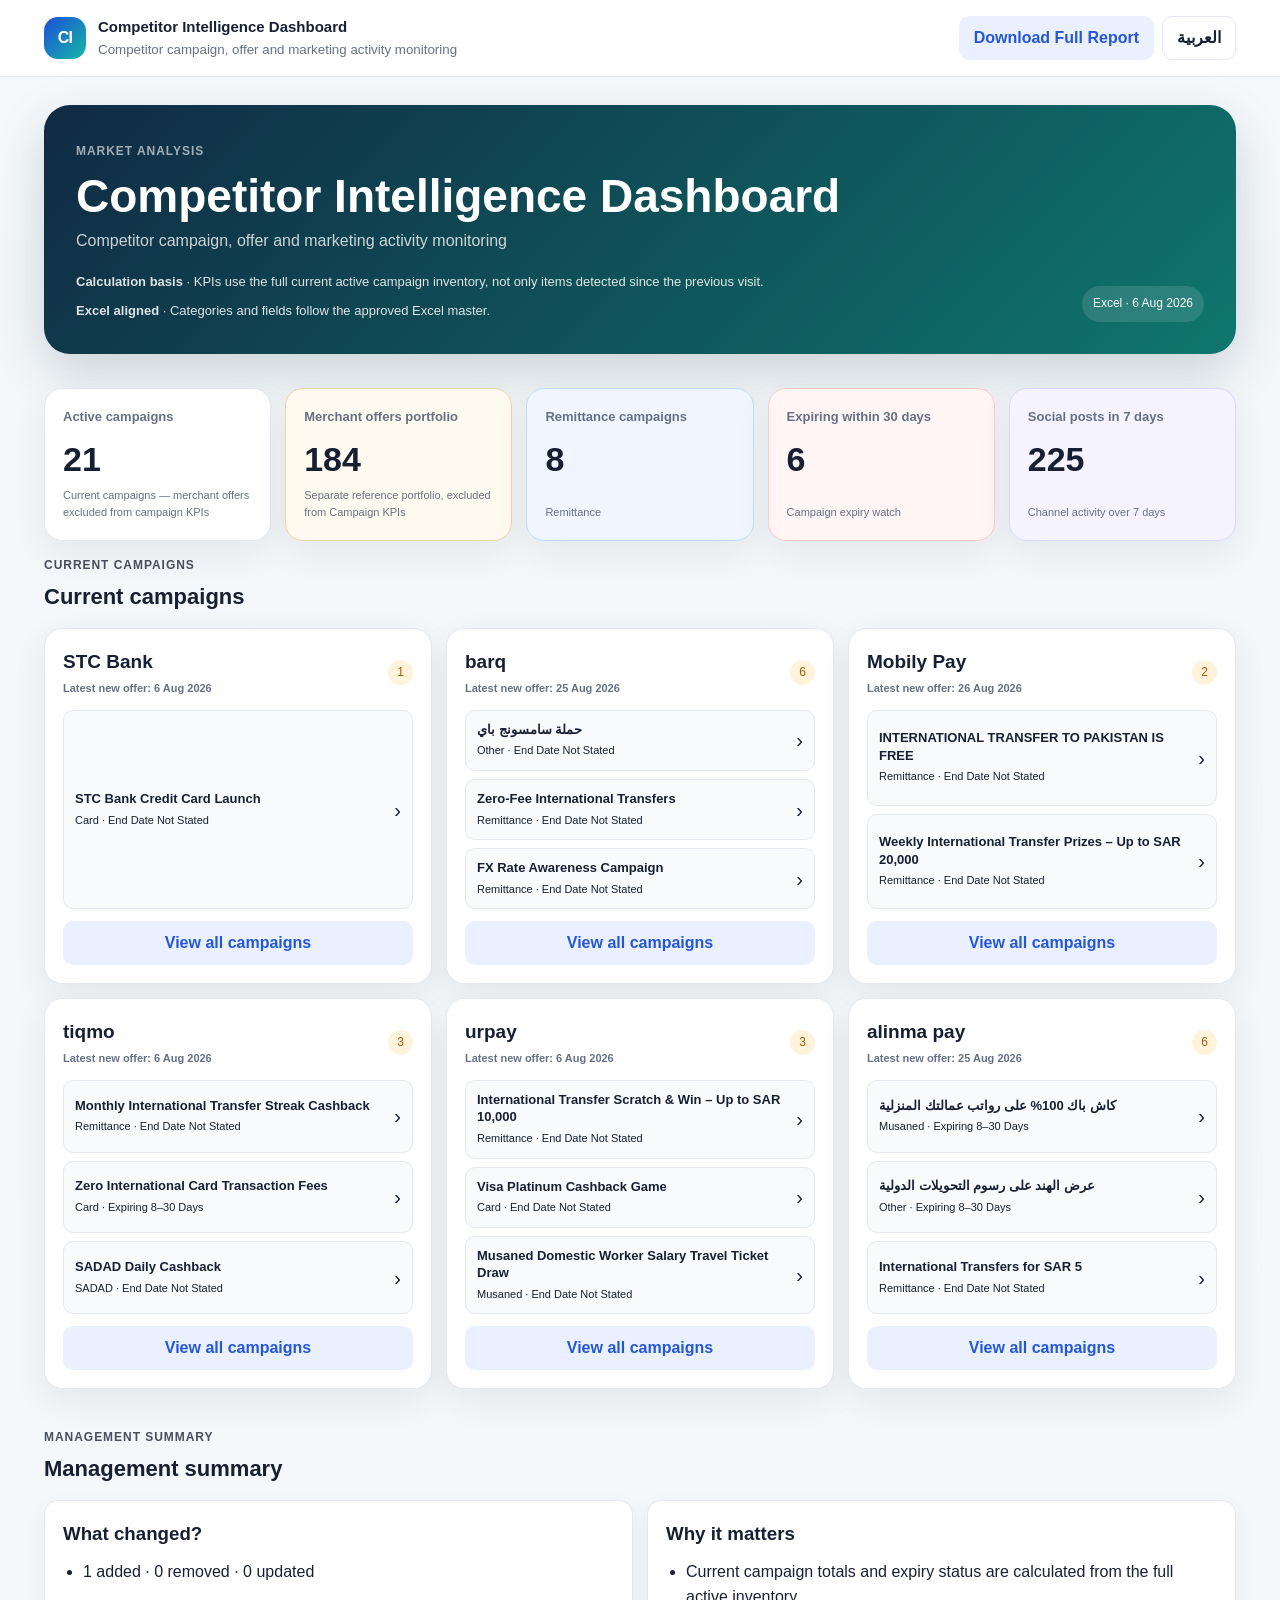
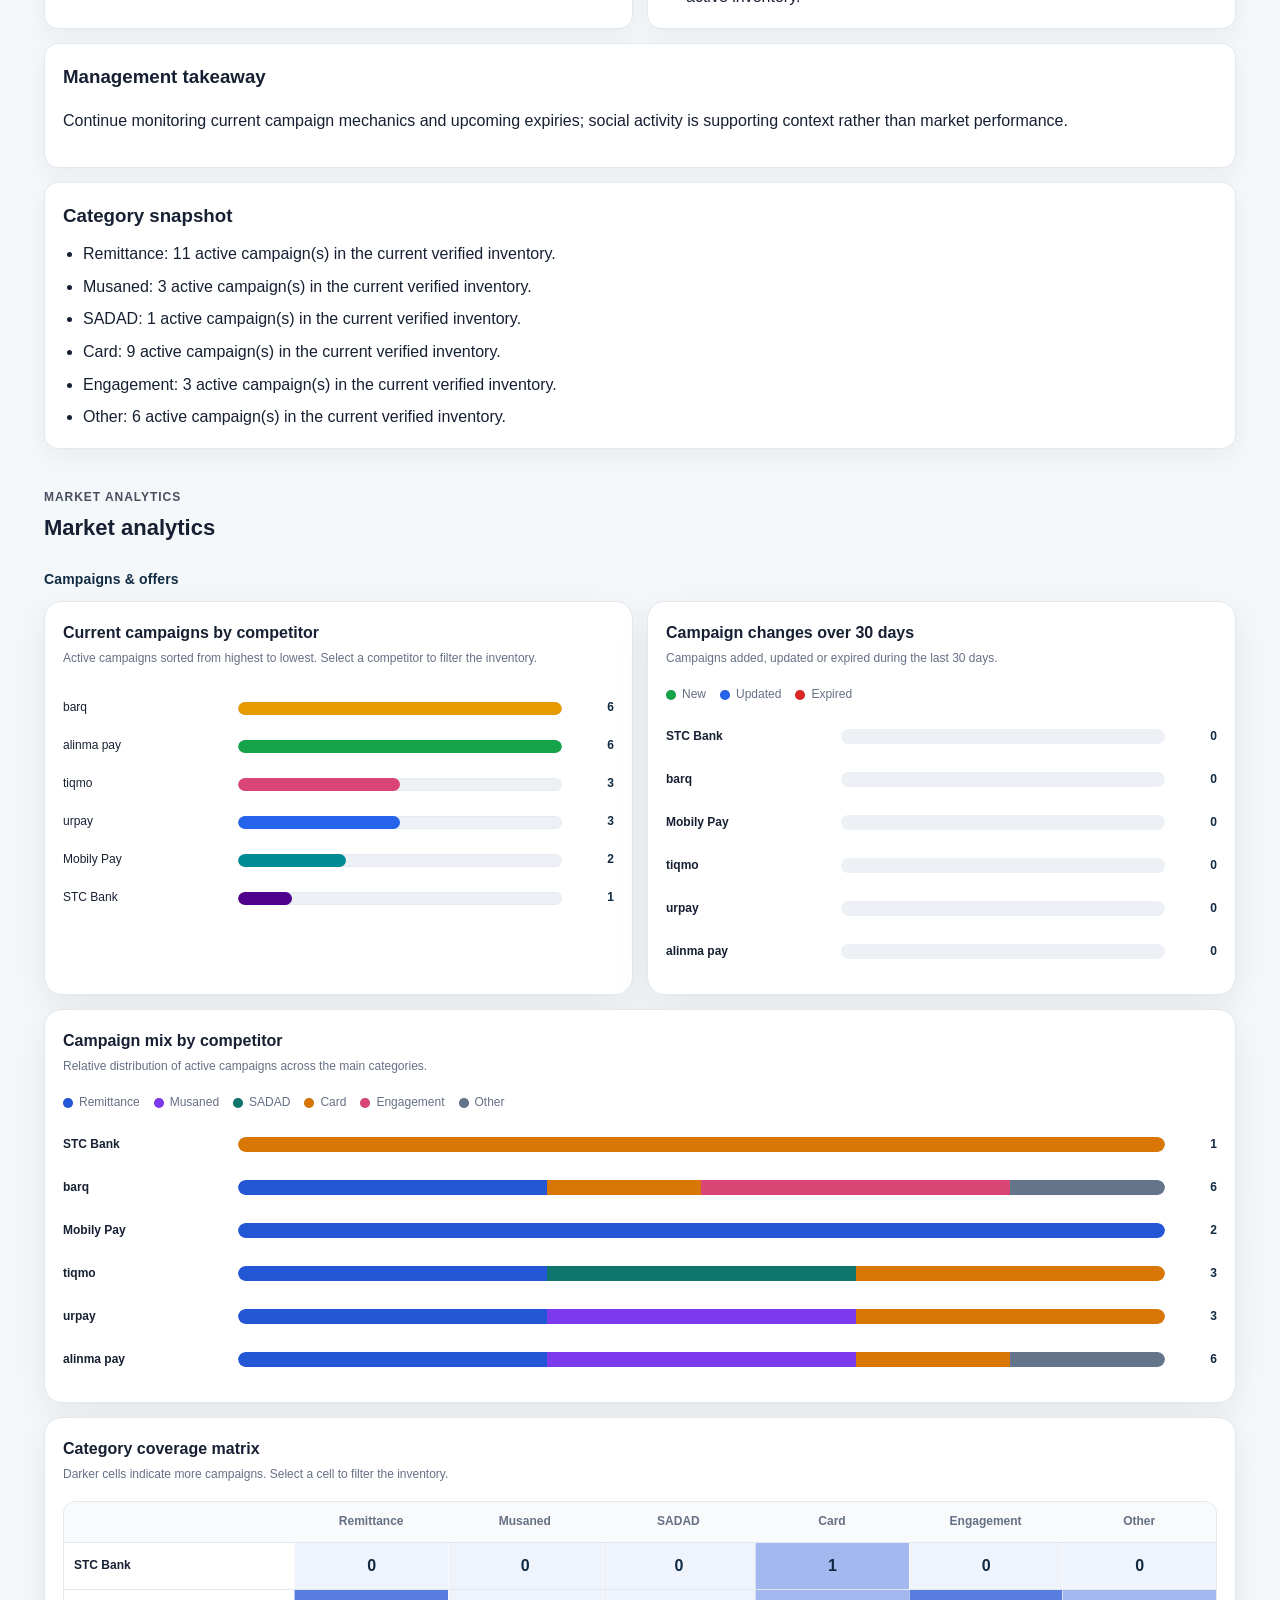
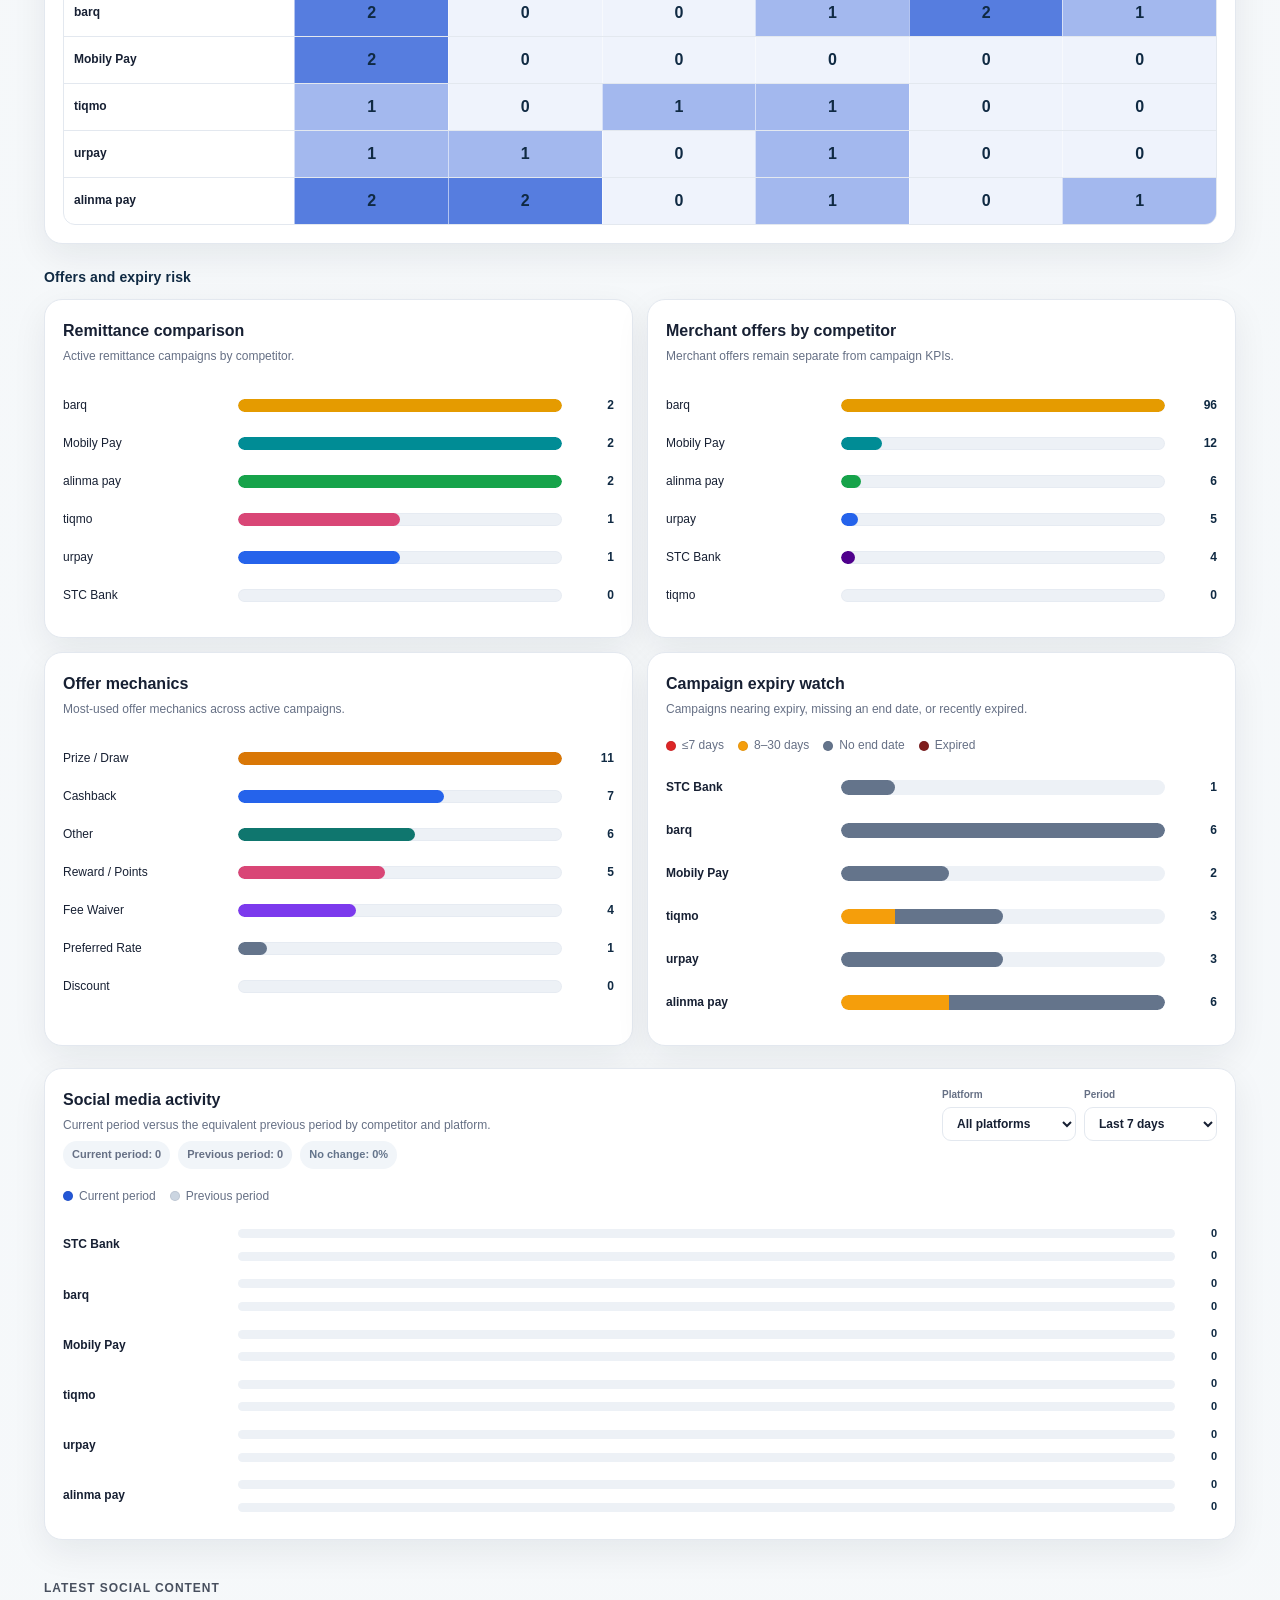
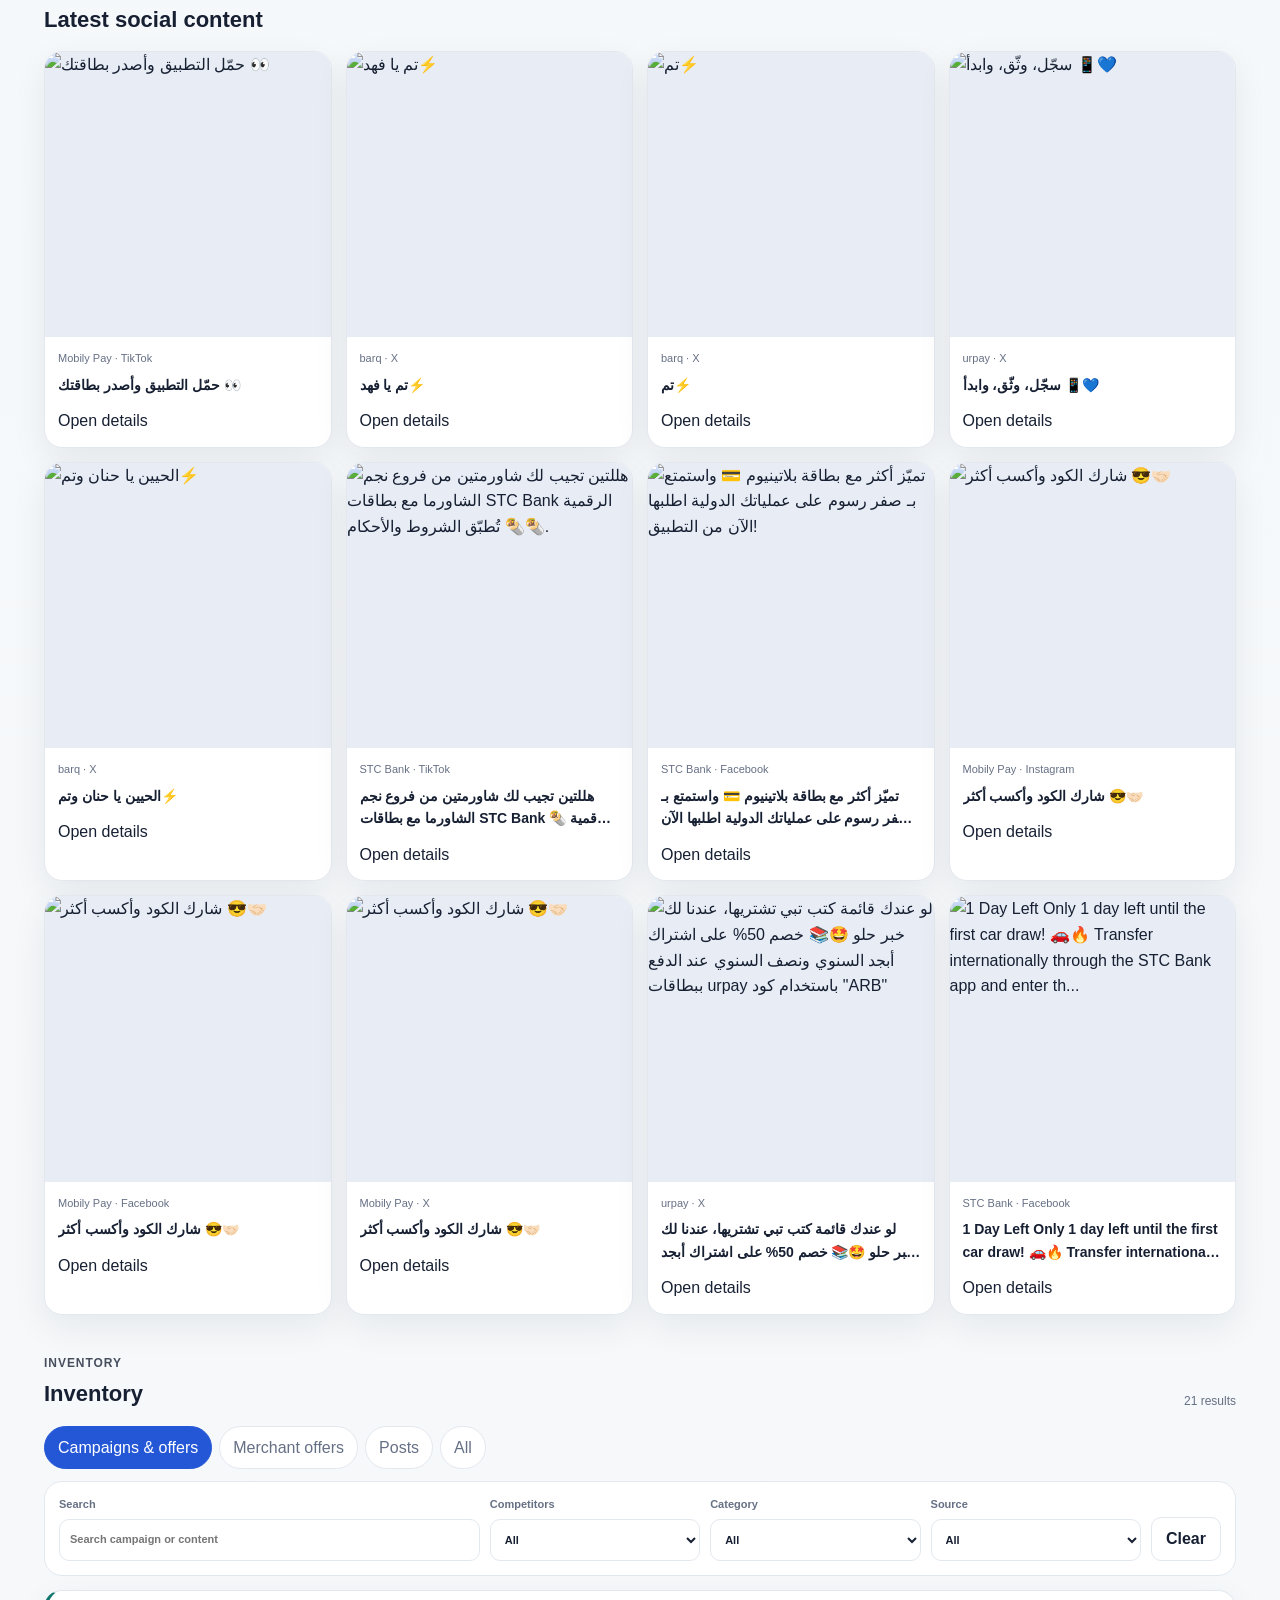
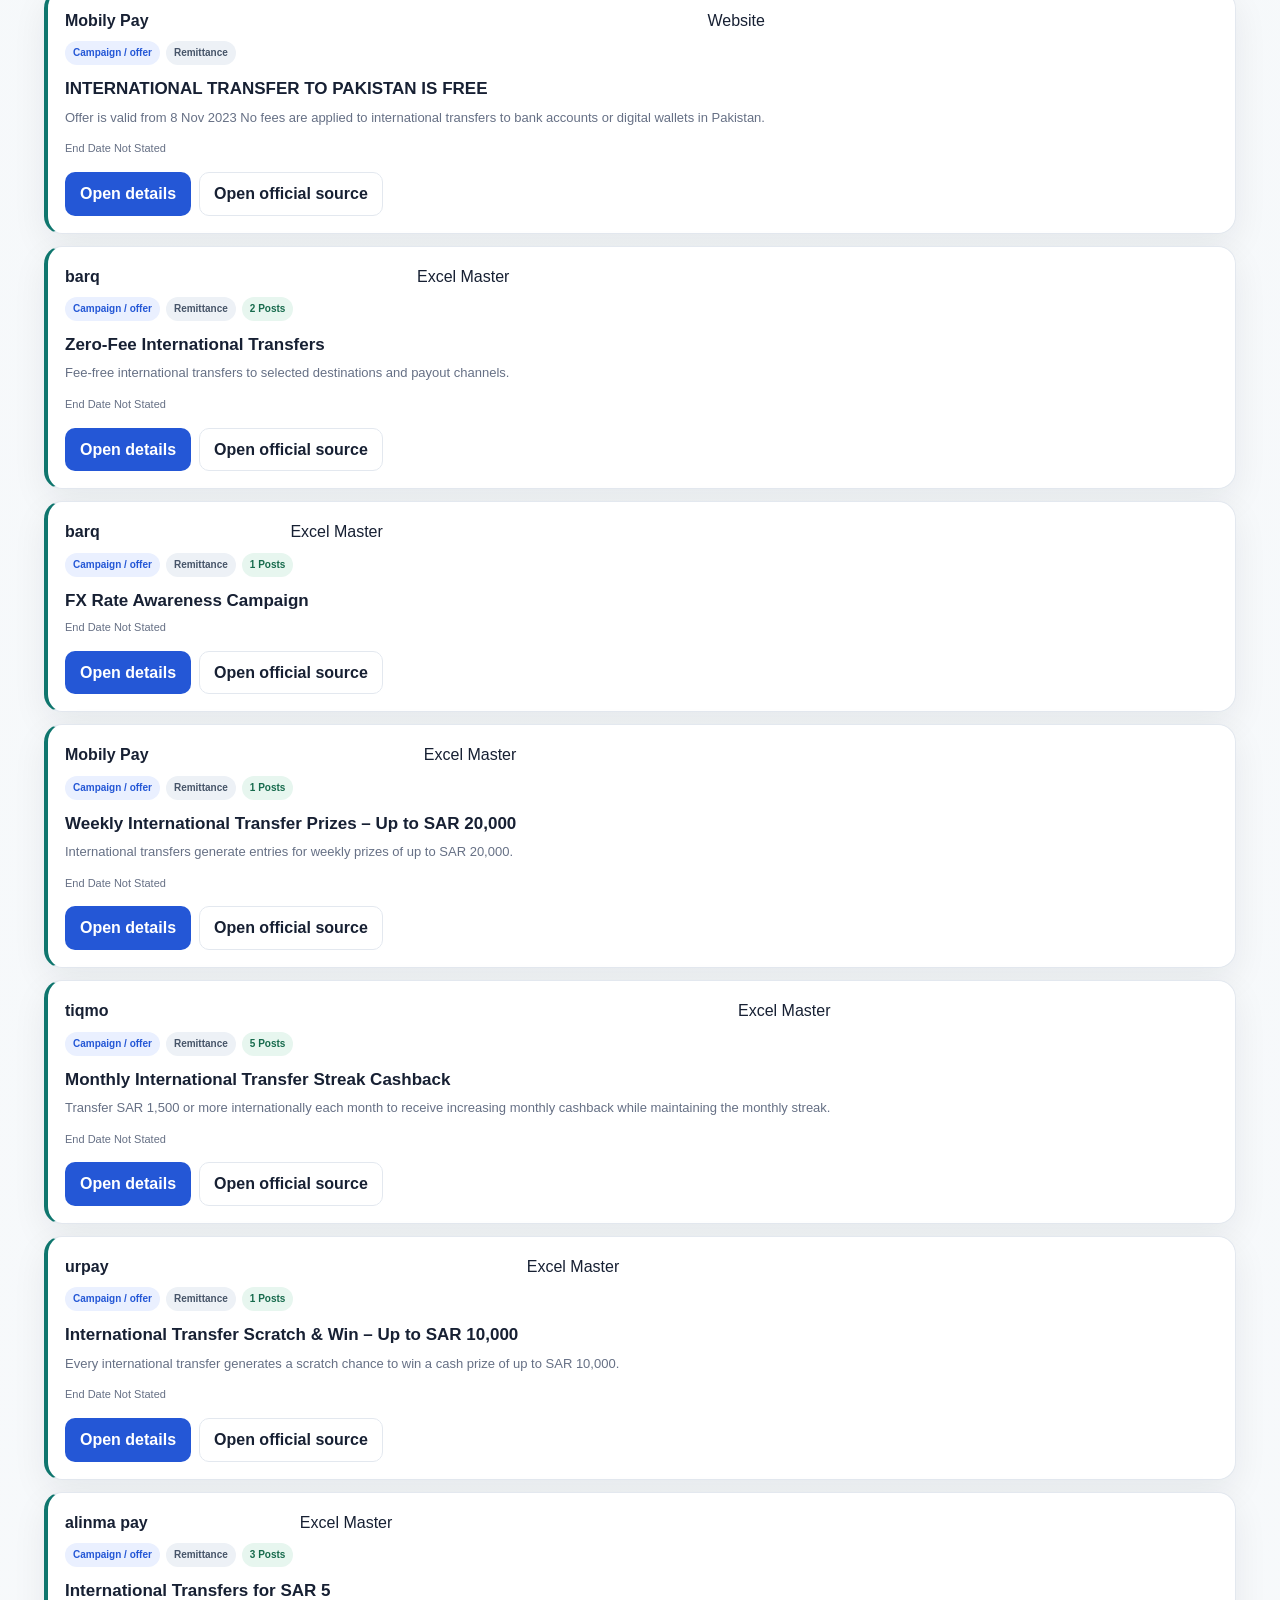
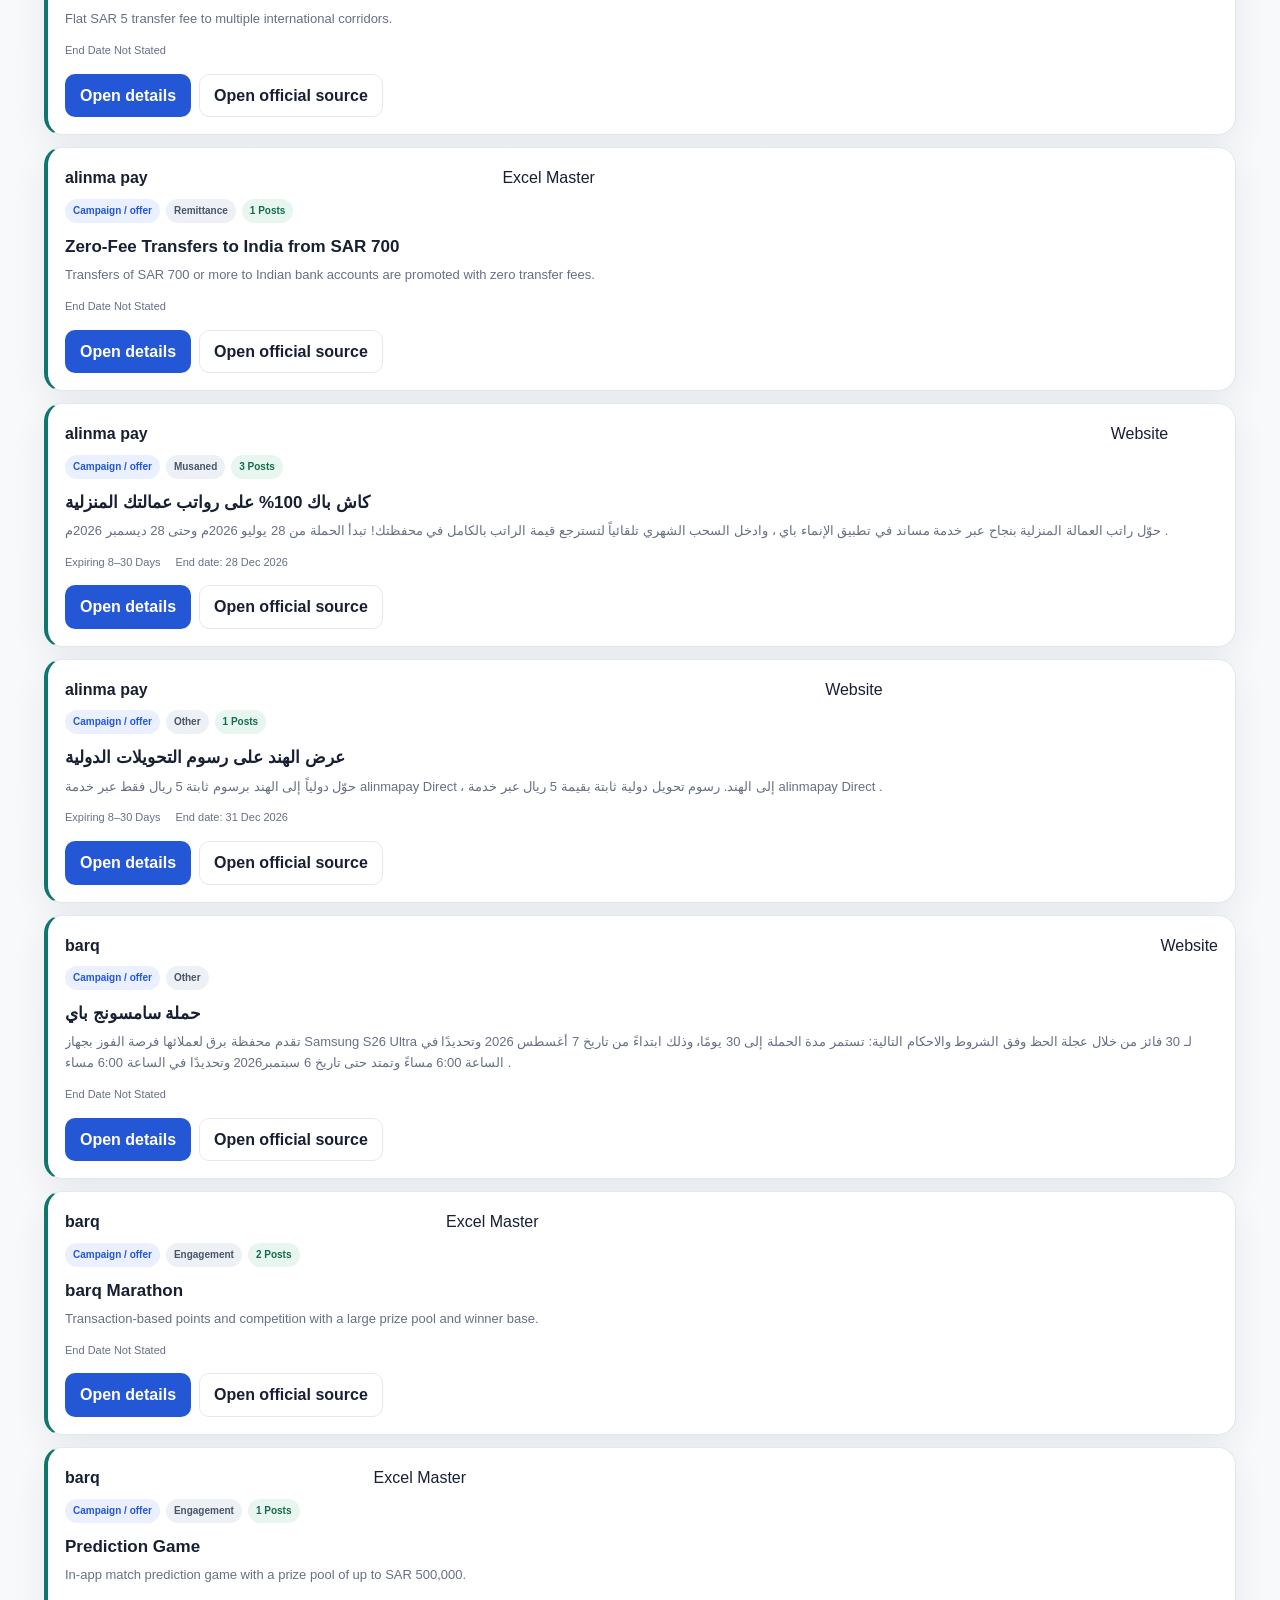
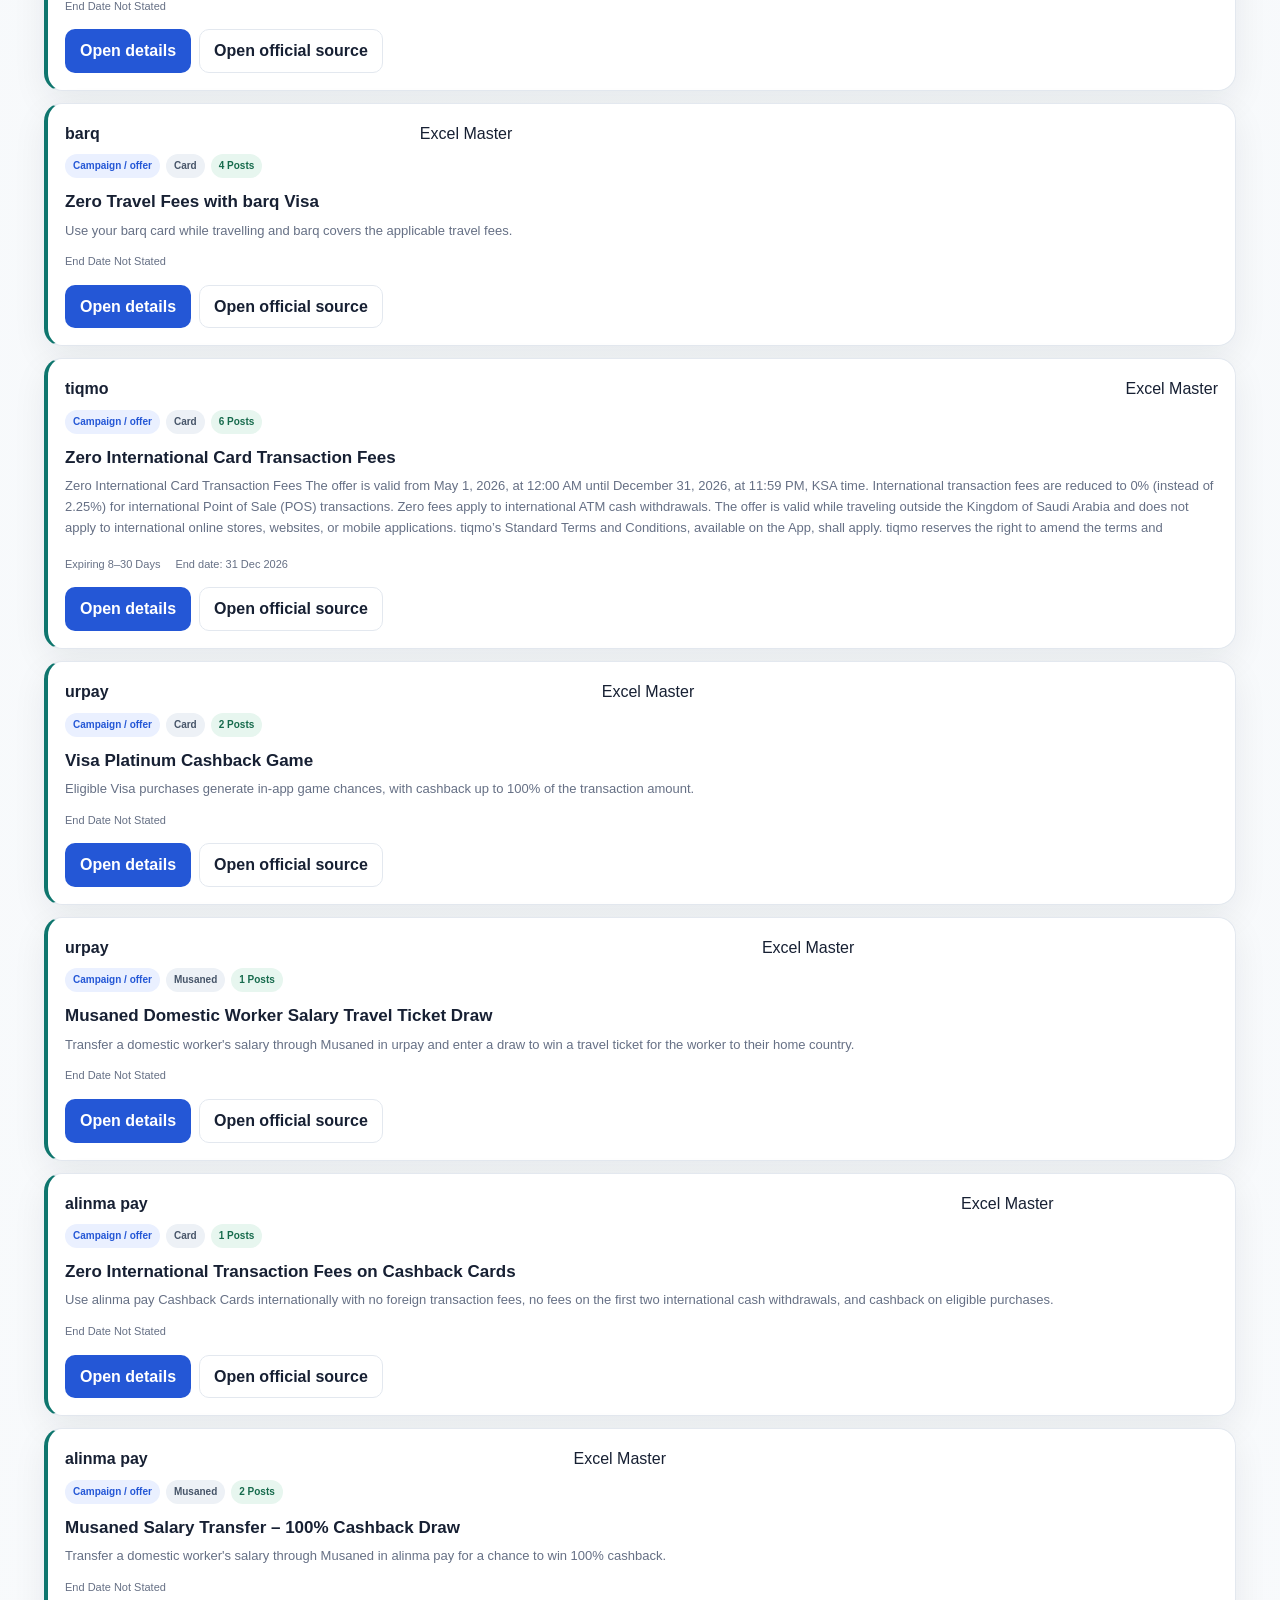
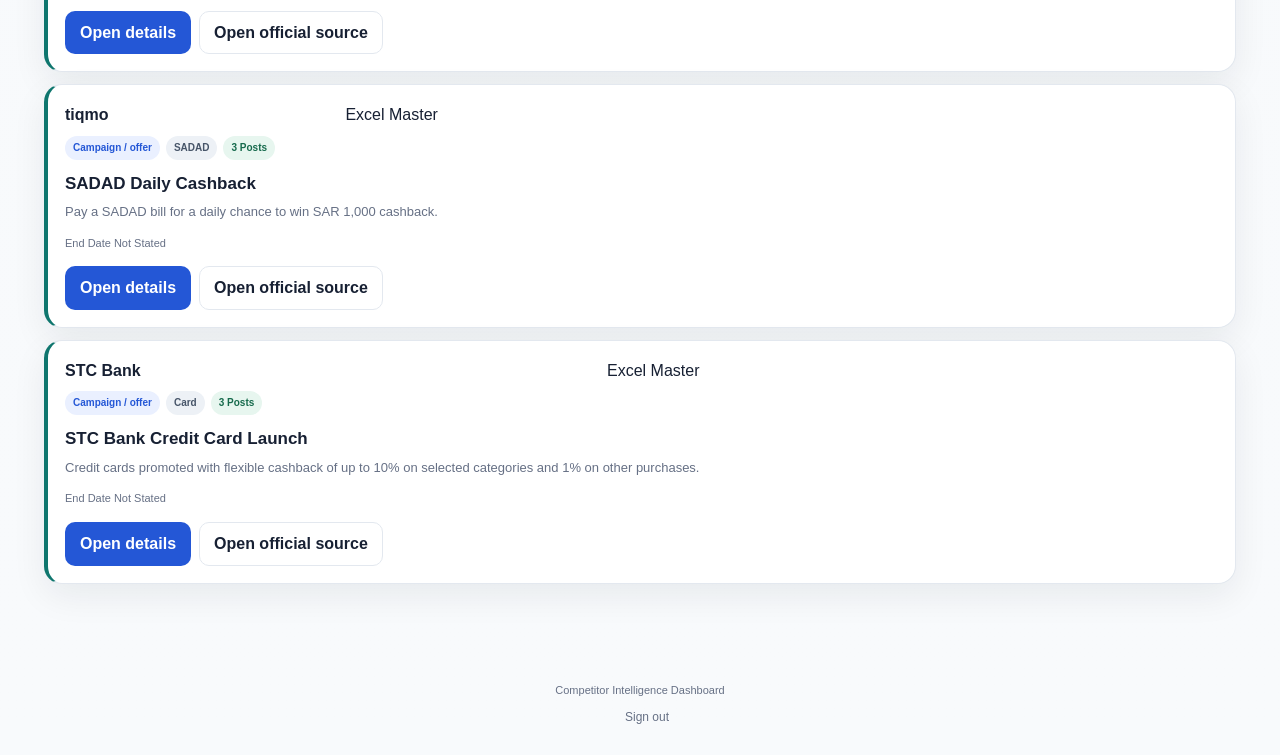
==== commit c5b1afff: "Add files via upload" ====
--- a/index.html
+++ b/index.html
@@ -1,5 +1,5 @@
-<!DOCTYPE html><html lang="en" dir="ltr"><head><meta charset="UTF-8"><meta name="viewport" content="width=device-width,initial-scale=1.0"><title>Competitor Intelligence Dashboard</title><link rel="stylesheet" href="assets/styles.css?v=5.9.1"></head>
-<body><header class="site-header"><div class="site-header__inner"><a class="brand" href="index.html"><span class="brand__mark">CI</span><span><strong data-i18n="appTitle"></strong><small data-i18n="appSubtitle"></small></span></a><div class="header-actions"><a class="button button--secondary" href="review.html" data-i18n="reviewCenter" data-admin-only hidden></a><button id="add-campaign" class="button button--primary" data-i18n="addCampaign"></button><a class="button button--secondary" href="competitor_campaigns_latest.xlsx" download data-i18n="downloadFullReport"></a><button class="language-button" data-language-toggle></button></div></div></header>
+<!DOCTYPE html><html lang="en" dir="ltr"><head><meta charset="UTF-8"><meta name="viewport" content="width=device-width,initial-scale=1.0"><title>Competitor Intelligence Dashboard</title><link rel="stylesheet" href="assets/styles.css?v=5.10.0"></head>
+<body><header class="site-header"><div class="site-header__inner"><a class="brand" href="index.html"><span class="brand__mark">CI</span><span><strong data-i18n="appTitle"></strong><small data-i18n="appSubtitle"></small></span></a><div class="header-actions"><a class="button button--secondary" href="review.html" data-i18n="reviewCenter" data-admin-only hidden></a><button id="add-campaign" class="button button--primary" data-i18n="addCampaign"></button><a class="button button--secondary" href="competitor_campaigns_latest.xlsx" download data-report-download data-i18n="downloadFullReport"></a><button class="language-button" data-language-toggle></button></div></div></header>
 <main class="page-shell"><div id="loading" class="loading-state"><span class="spinner"></span><span data-i18n="loading"></span></div><div id="error"></div><div id="content" hidden>
 <section class="hero hero--executive"><div><span class="eyebrow" data-i18n="marketAnalysis"></span><h1 data-i18n="appTitle"></h1><p data-i18n="appSubtitle"></p><div class="hero-notes"><span><strong data-i18n="dataBasis"></strong> · <span data-i18n="dataBasisText"></span></span><span><strong data-i18n="excelAligned"></strong> · <span data-i18n="excelAlignedText"></span></span></div></div><div class="hero__meta"><button id="refresh-all" type="button" class="button refresh-button" data-i18n="checkAllNow" data-refresh-control="true" data-admin-only hidden></button><span id="last-check" class="meta-chip" data-admin-only hidden></span><span id="inventory-meta" class="meta-chip"></span></div></section>
 <section id="admin-monitoring-tools" class="compact-drawers" hidden><details class="compact-drawer alert-drawer"><summary><span class="drawer-icon">🔔</span><strong data-i18n="alerts"></strong><span id="alert-count" class="count-badge"></span></summary><div class="drawer-body"><div class="drawer-actions"><span data-i18n="alertsHint"></span><button id="mark-reviewed" class="button button--secondary" data-i18n="markReviewed"></button></div><div id="alerts-list" class="alert-list"></div></div></details><details class="compact-drawer source-drawer"><summary><span class="drawer-icon">◉</span><strong data-i18n="sourceHealth"></strong><span id="source-health-summary" class="status-summary"></span></summary><div class="drawer-body"><p class="drawer-description" data-i18n="sourceHealthHint"></p><div id="verification-timing" class="verification-timing" data-admin-only hidden></div><div id="source-list" class="source-list"></div></div></details><details class="compact-drawer refresh-drawer"><summary><span class="drawer-icon">↻</span><strong data-i18n="refreshHistory"></strong></summary><div class="drawer-body"><div id="refresh-history-list" class="refresh-history-list"></div></div></details></section>
@@ -24,4 +24,4 @@
 
 <section class="section"><div class="section-heading"><div><span class="eyebrow" data-i18n="latestMedia"></span><h2 data-i18n="latestMedia"></h2></div></div><div id="media-grid" class="media-grid"></div></section>
 <section class="section"><div class="section-heading"><div><span class="eyebrow" data-i18n="inventory"></span><h2 data-i18n="inventory"></h2></div><span id="result-count" class="result-meta"></span></div><div class="tabs" id="content-tabs"><button class="tab is-active" data-type="campaign" data-i18n="campaigns"></button><button class="tab" data-type="merchant_offer" data-i18n="merchantOffers"></button><button class="tab" data-type="posts" data-i18n="posts"></button><button class="tab" data-type="review" data-i18n="review" data-admin-only hidden></button><button class="tab" data-type="all" data-i18n="all"></button></div><div id="bulk-review" class="bulk-review" hidden></div><div class="filter-panel"><div class="filter-grid"><label><span data-i18n="search"></span><input id="search" type="search" data-i18n-placeholder="searchPlaceholder"></label><label><span data-i18n="competitors"></span><select id="competitor-filter"></select></label><label><span data-i18n="category"></span><select id="category-filter"></select></label><label><span data-i18n="source"></span><select id="source-filter"></select></label><label data-admin-only hidden><span data-i18n="reviewReason"></span><select id="review-reason-filter"></select></label><button id="clear-filters" class="button button--ghost" data-i18n="clear"></button></div></div><div id="item-list" class="item-list"></div><button id="load-more" type="button" class="button button--secondary load-more" data-i18n="loadMore" hidden></button></section>
-</div></main><footer class="footer"><div class="footer__brand">Competitor Intelligence Dashboard</div><details id="admin-tools" class="admin-tools"><summary data-i18n="adminTools"></summary><div class="admin-tools__menu"><button id="delta-export" type="button" data-i18n="deltaExport"></button><button id="export-edits" type="button" data-i18n="exportEdits"></button><button id="import-edits" type="button" data-i18n="importEdits"></button><input id="import-file" type="file" accept="application/json" hidden></div></details><a class="footer-signout" href="/__logout" data-i18n="signOut"></a></footer><script src="assets/common.js?v=5.9.1" defer></script><script src="assets/index.js?v=5.9.1" defer></script></body></html>
+</div></main><footer class="footer"><div class="footer__brand">Competitor Intelligence Dashboard</div><details id="admin-tools" class="admin-tools"><summary data-i18n="adminTools"></summary><div class="admin-tools__menu"><button id="delta-export" type="button" data-i18n="deltaExport"></button><button id="export-edits" type="button" data-i18n="exportEdits"></button><button id="import-edits" type="button" data-i18n="importEdits"></button><input id="import-file" type="file" accept="application/json" hidden></div></details><a class="footer-signout" href="/__logout" data-i18n="signOut"></a></footer><script src="assets/common.js?v=5.10.0" defer></script><script src="assets/index.js?v=5.10.0" defer></script></body></html>
--- a/assets/styles.css
+++ b/assets/styles.css
@@ -37,6 +37,8 @@
 .button--secondary { background: var(--primary-soft); color: var(--primary); }
 .button--danger { background: #fff1f2; color: #b42318; border-color: #fecdd3; }
 .button--danger:hover { background: #ffe4e6; color: #991b1b; }
+.button--merchant { background: #fff7ed; color: #9a3412; border-color: #fdba74; }
+.button--merchant:hover { background: #ffedd5; color: #7c2d12; }
 .button--ghost { border-color: var(--border); background: var(--surface); }
 .button:hover, .language-button:hover { transform: translateY(-1px); box-shadow: 0 6px 16px rgba(16,24,40,.08); }
 .page-shell { max-width: 1240px; margin: auto; padding: 28px 24px 70px; }
@@ -429,7 +431,7 @@
   .chart-card { transition: none; }
 }
 
-/* v5.9.0: dedicated Admin review center */
+/* v5.9.1: dedicated Admin review center and separate Merchant Offer bulk action */
 .review-page { max-width: 1500px; }
 .review-hero { display: flex; align-items: flex-start; justify-content: space-between; gap: 24px; padding: 34px; border-radius: 24px; background: linear-gradient(135deg,#0f172a,#1e3a5f); color: #fff; box-shadow: var(--shadow); }
 .review-hero h1 { margin: 5px 0 10px; font-size: clamp(1.8rem,3vw,3rem); }
@@ -443,6 +445,7 @@
 .review-select-all input,.review-card__check { width: 20px; height: 20px; accent-color: var(--primary); }
 .review-list { display: grid; gap: 16px; }
 .review-card { display: grid; grid-template-columns: auto 1fr; gap: 16px; padding: 22px; border: 1px solid var(--border); border-inline-start: 5px solid #f59e0b; border-radius: 20px; background: var(--surface); box-shadow: 0 8px 24px rgba(15,23,42,.06); }
+.review-card--merchant-candidate { border-inline-start-color: #d97706; background: linear-gradient(90deg,rgba(255,247,237,.72),#fff 18%); }
 .review-card__selector { padding-top: 4px; }
 .review-card__top,.review-card__meta,.review-card__actions,.review-reasons { display: flex; align-items: center; flex-wrap: wrap; gap: 9px; }
 .review-card__top { margin-bottom: 10px; }
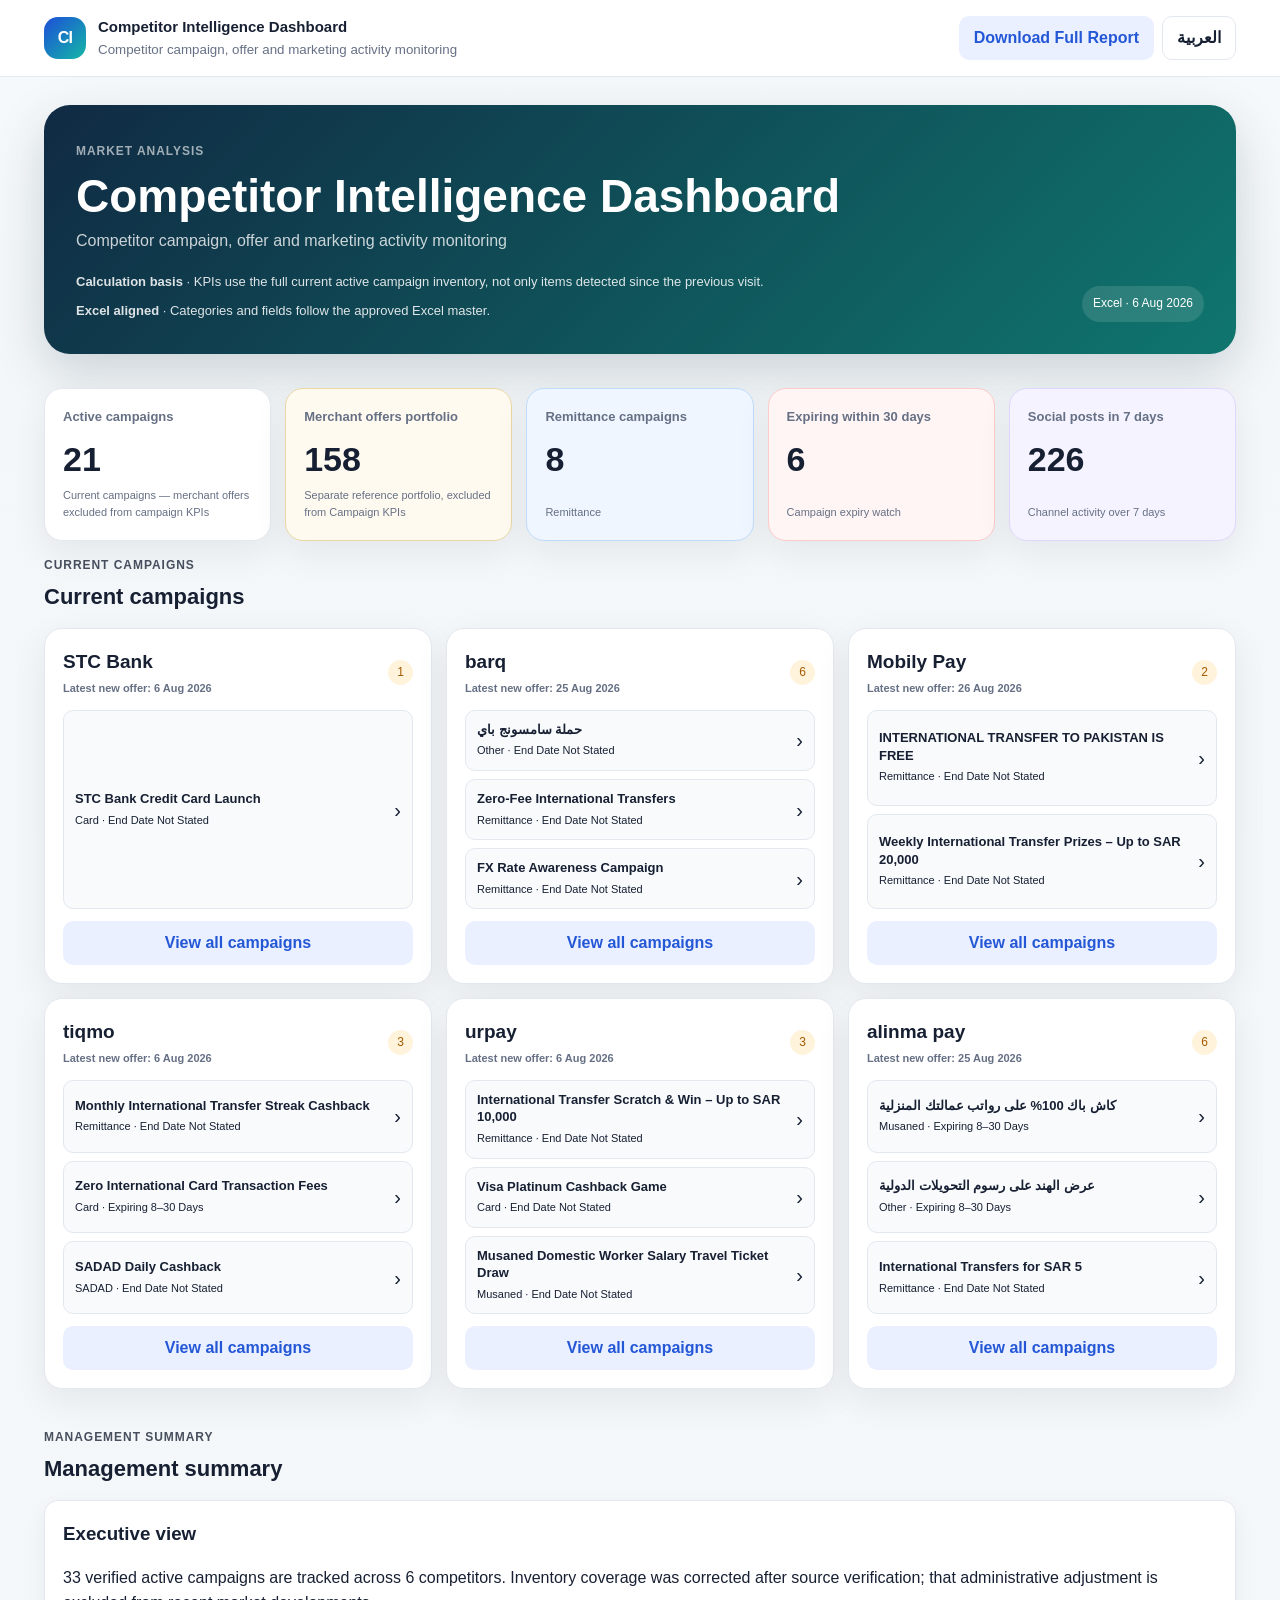
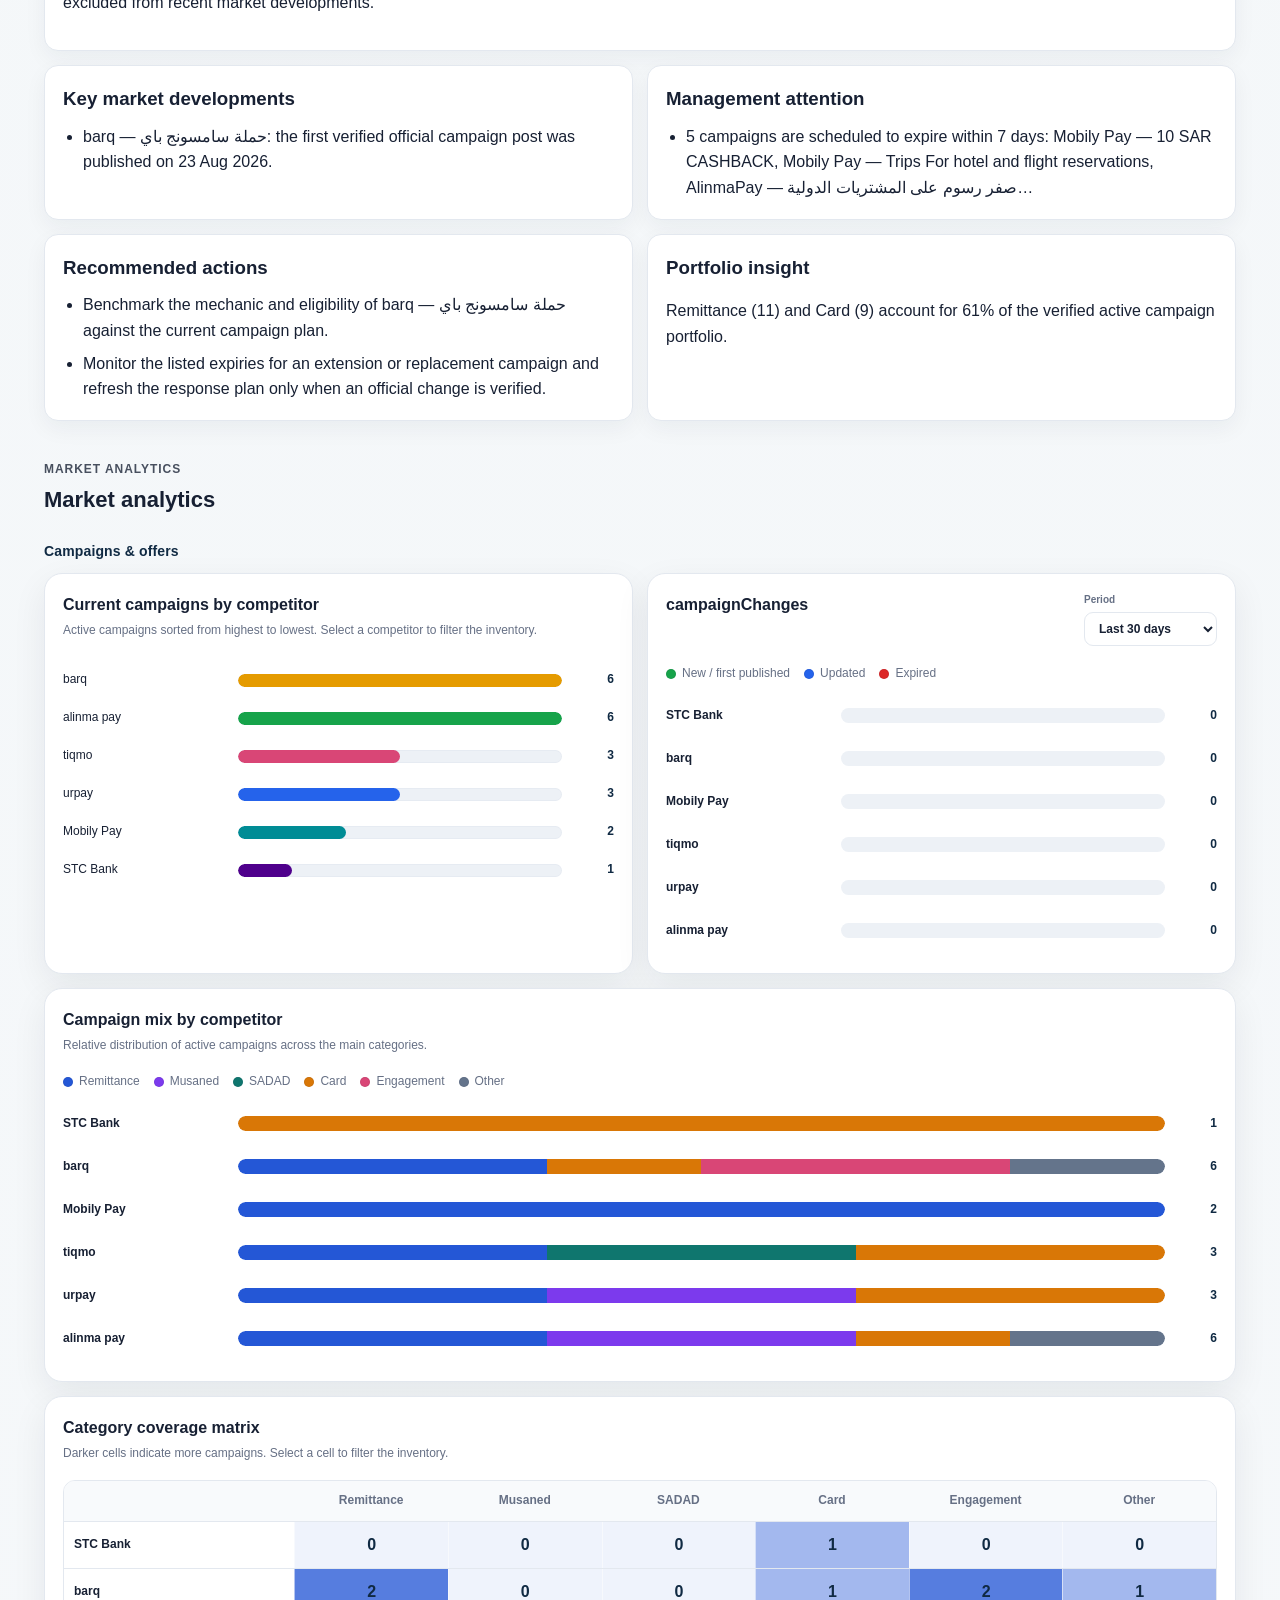
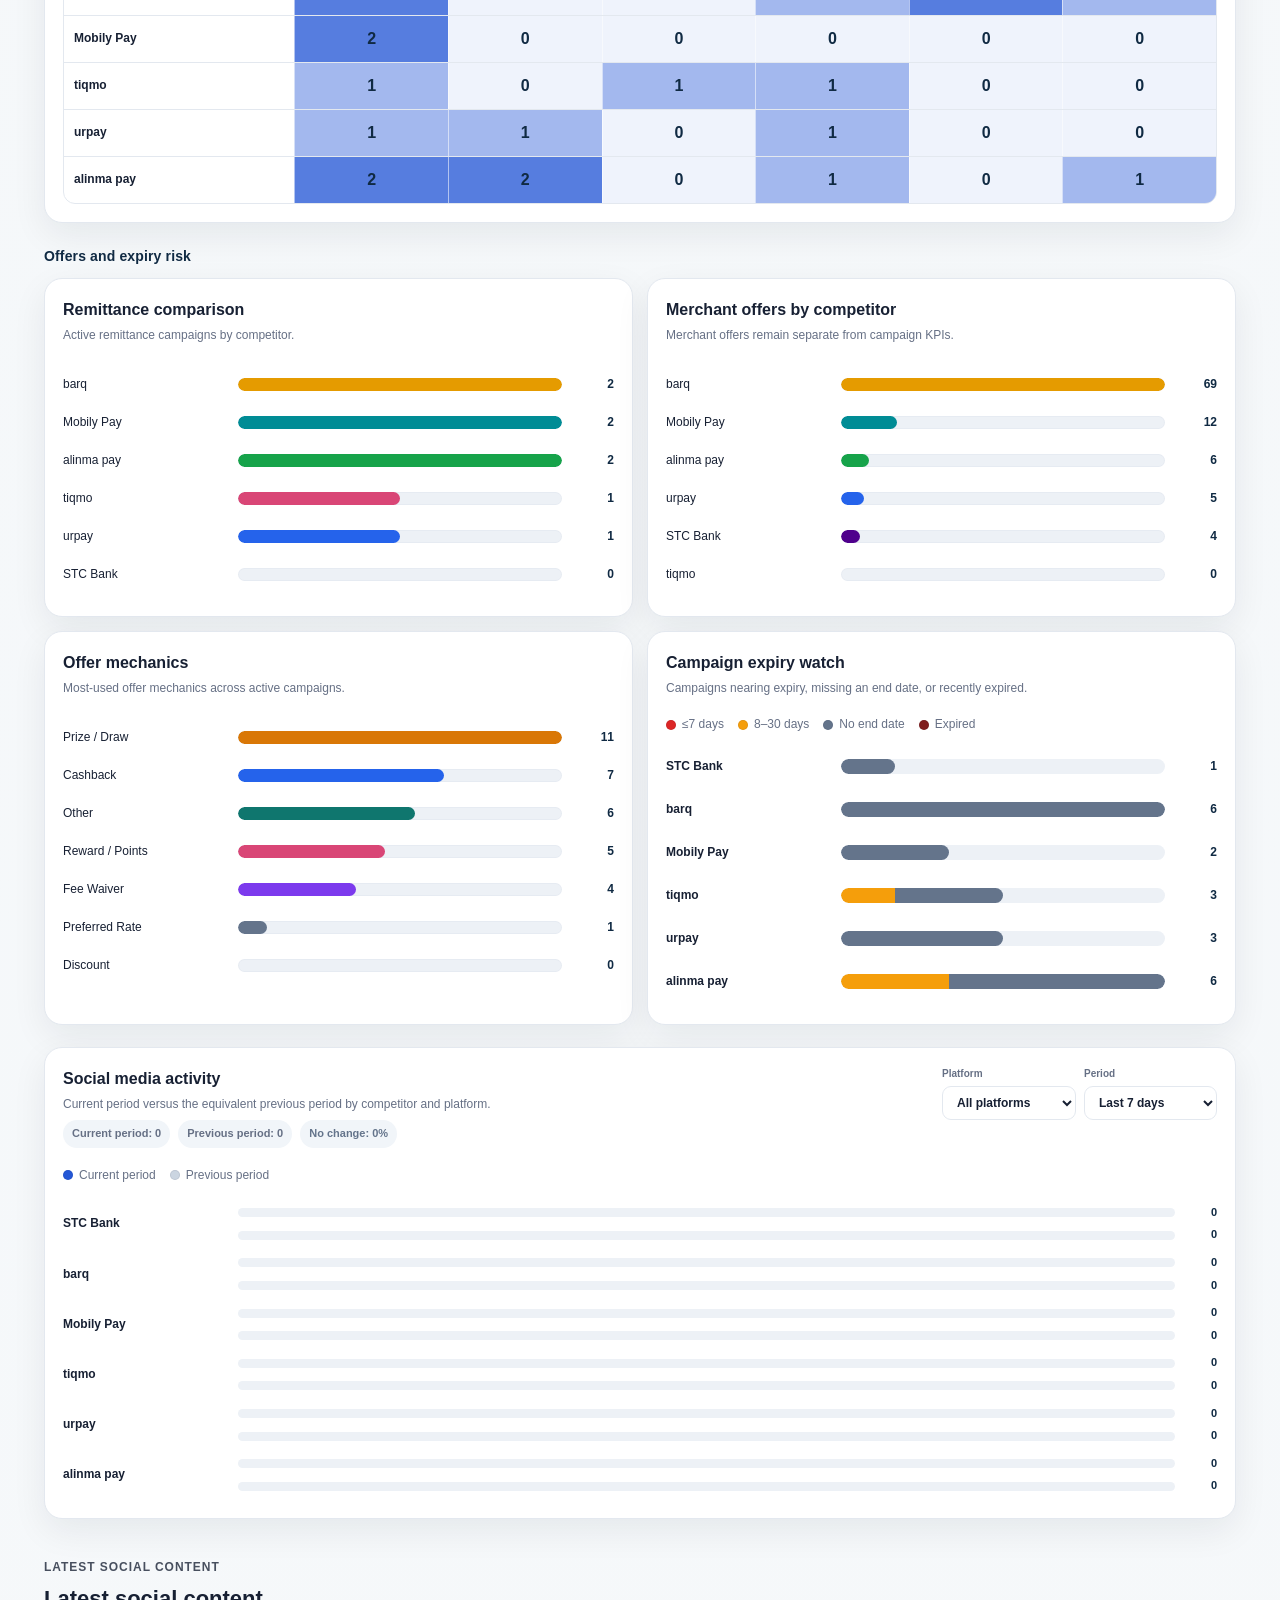
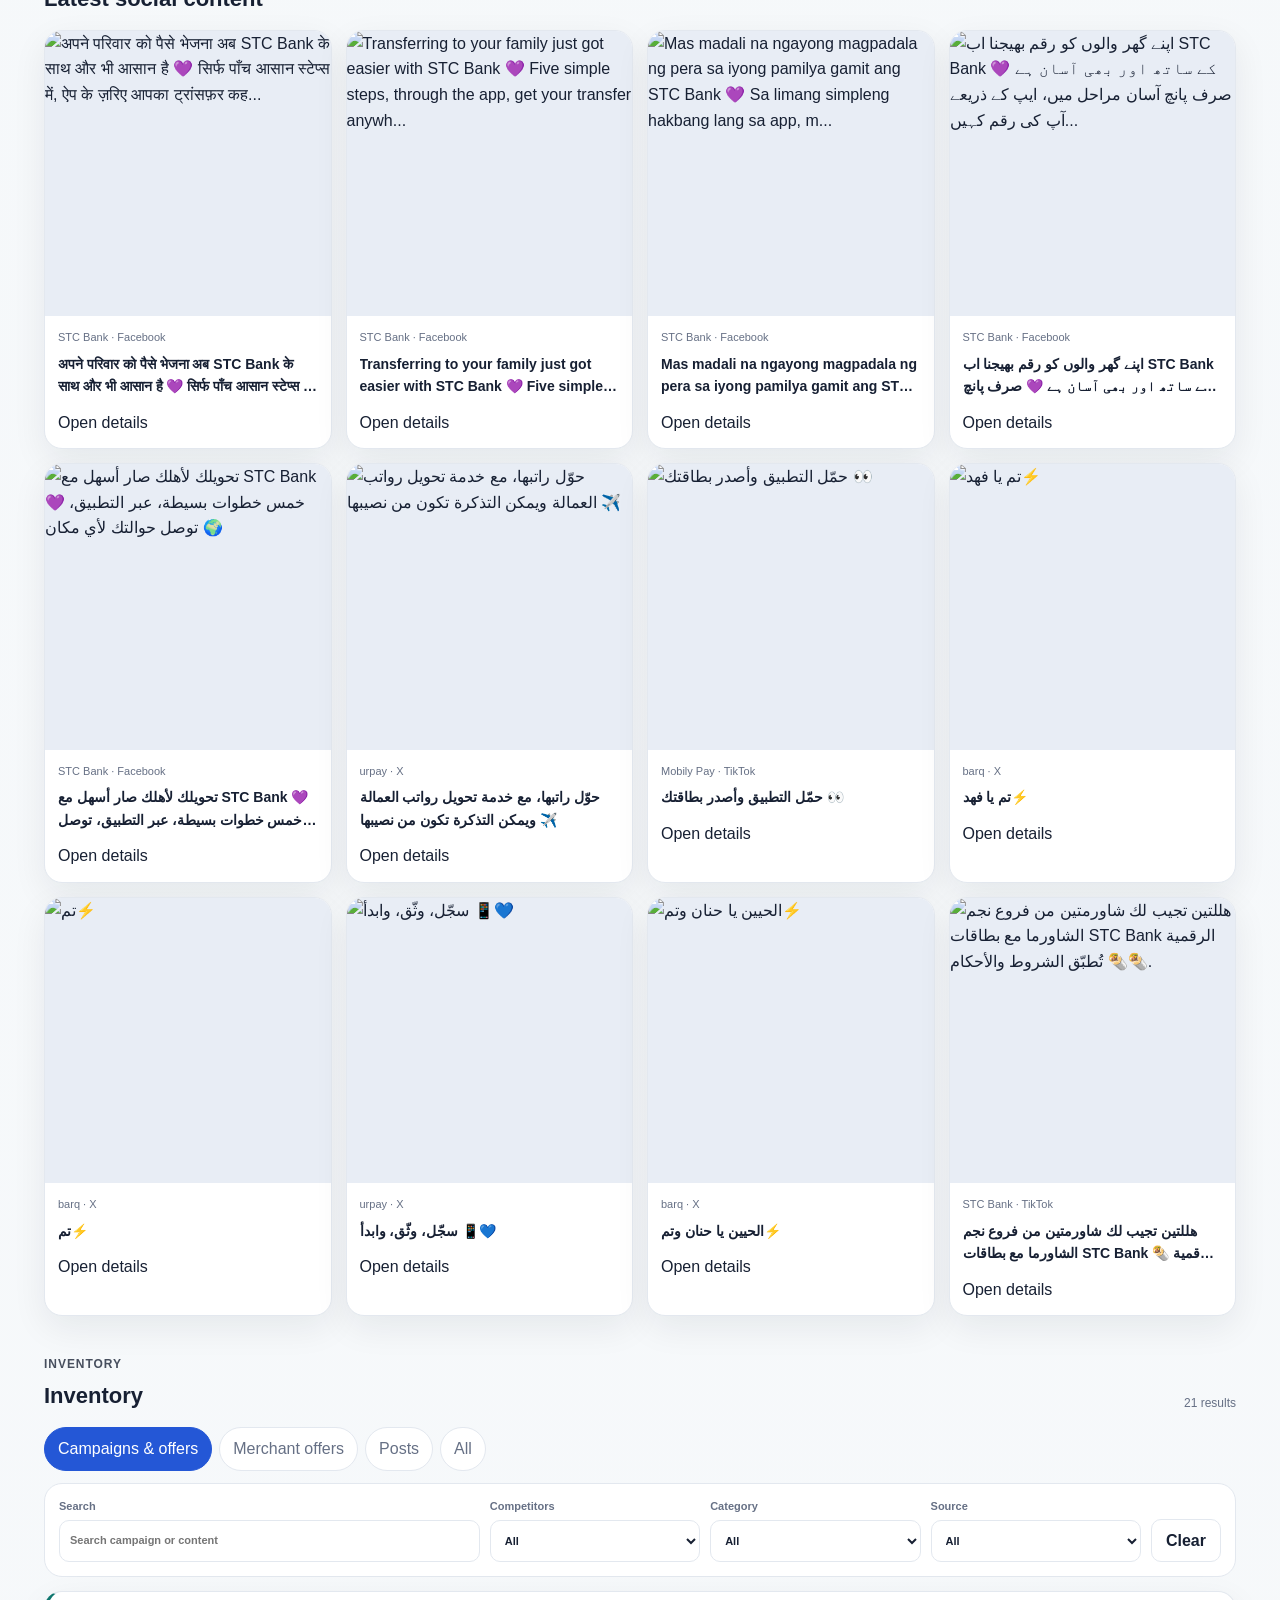
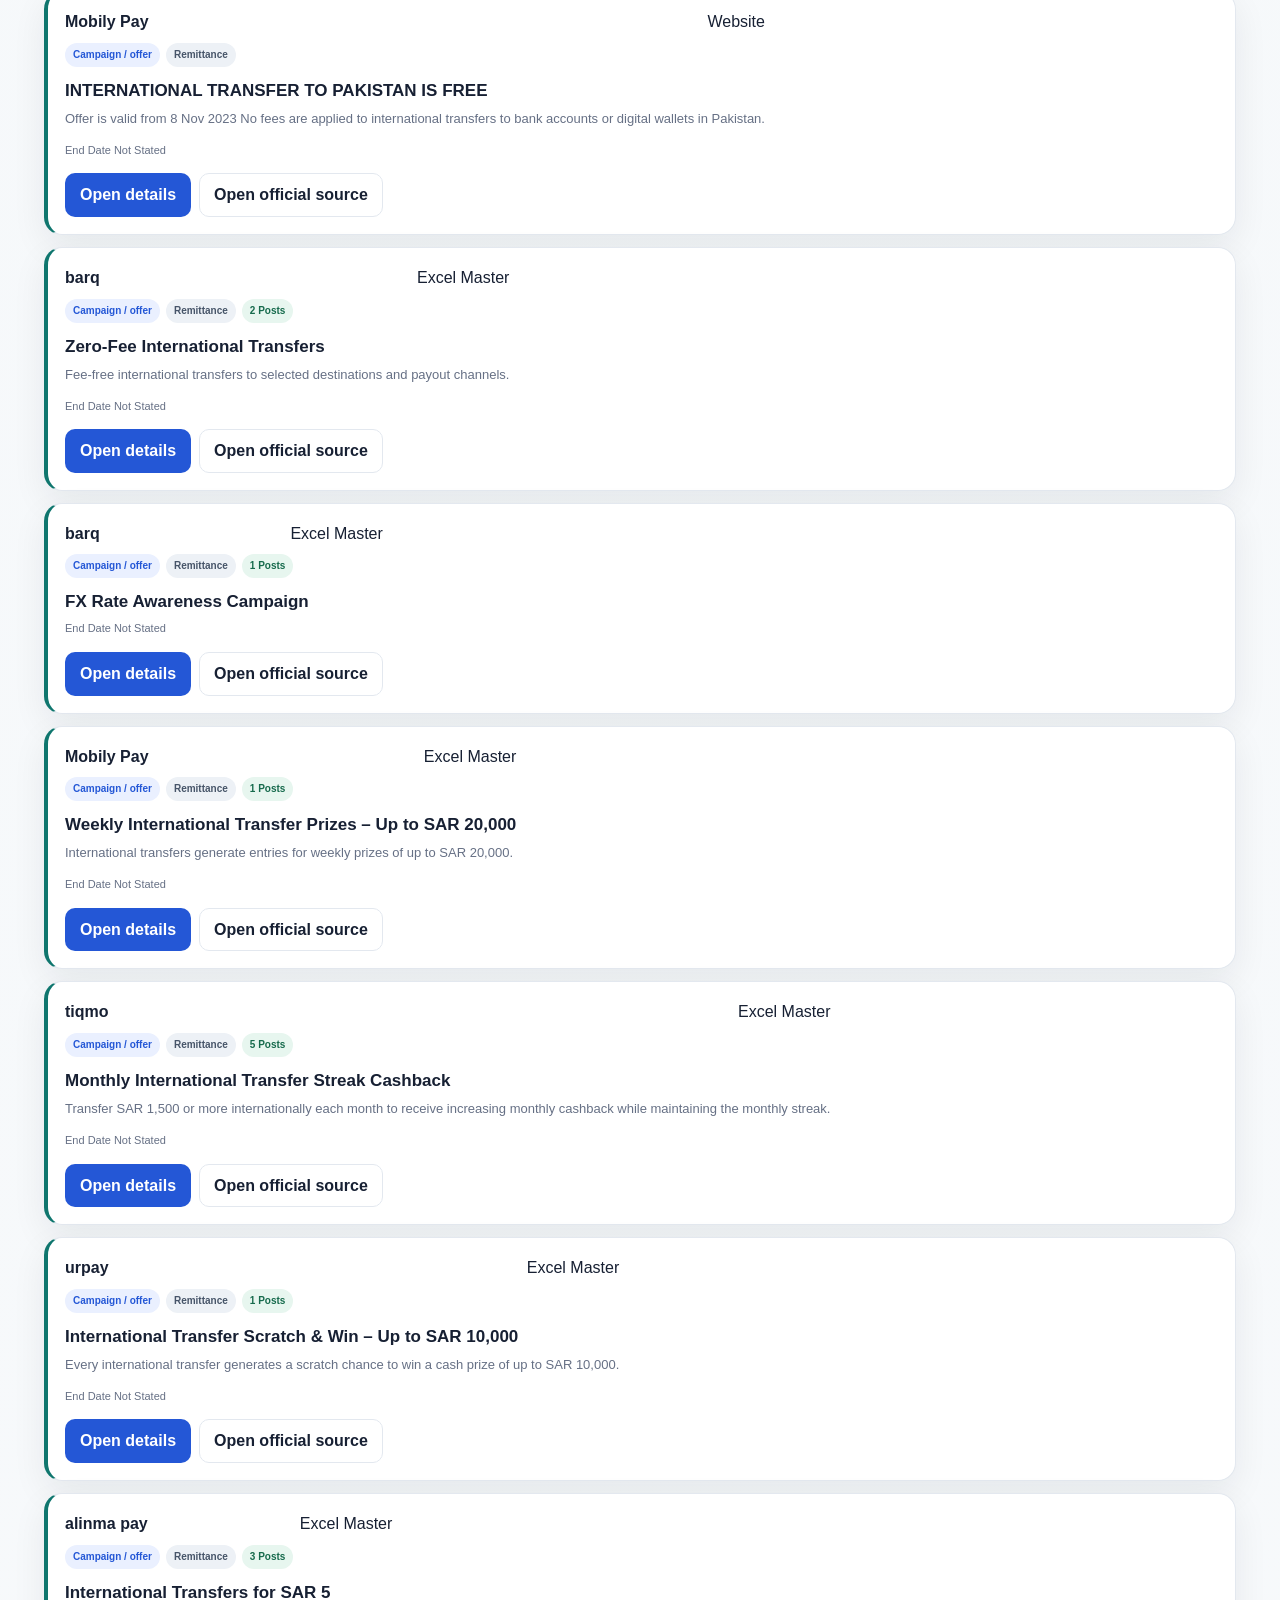
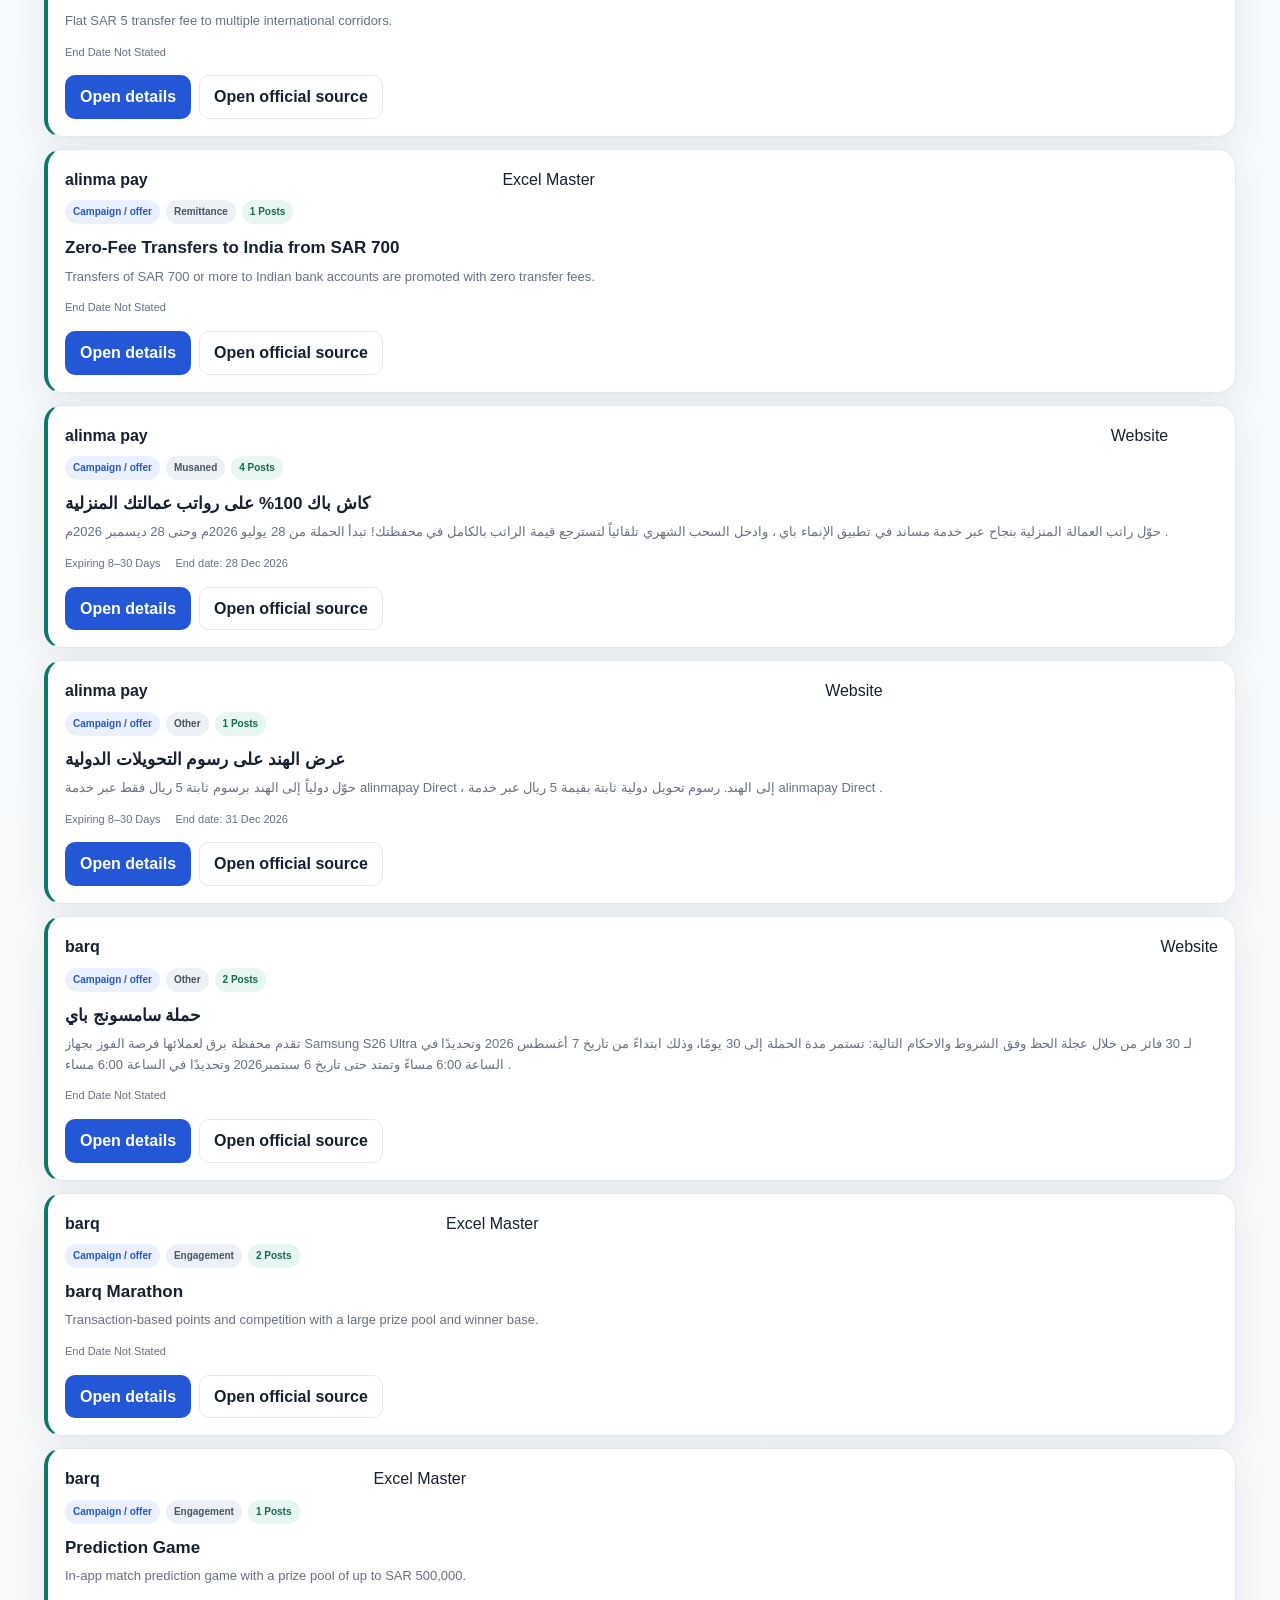
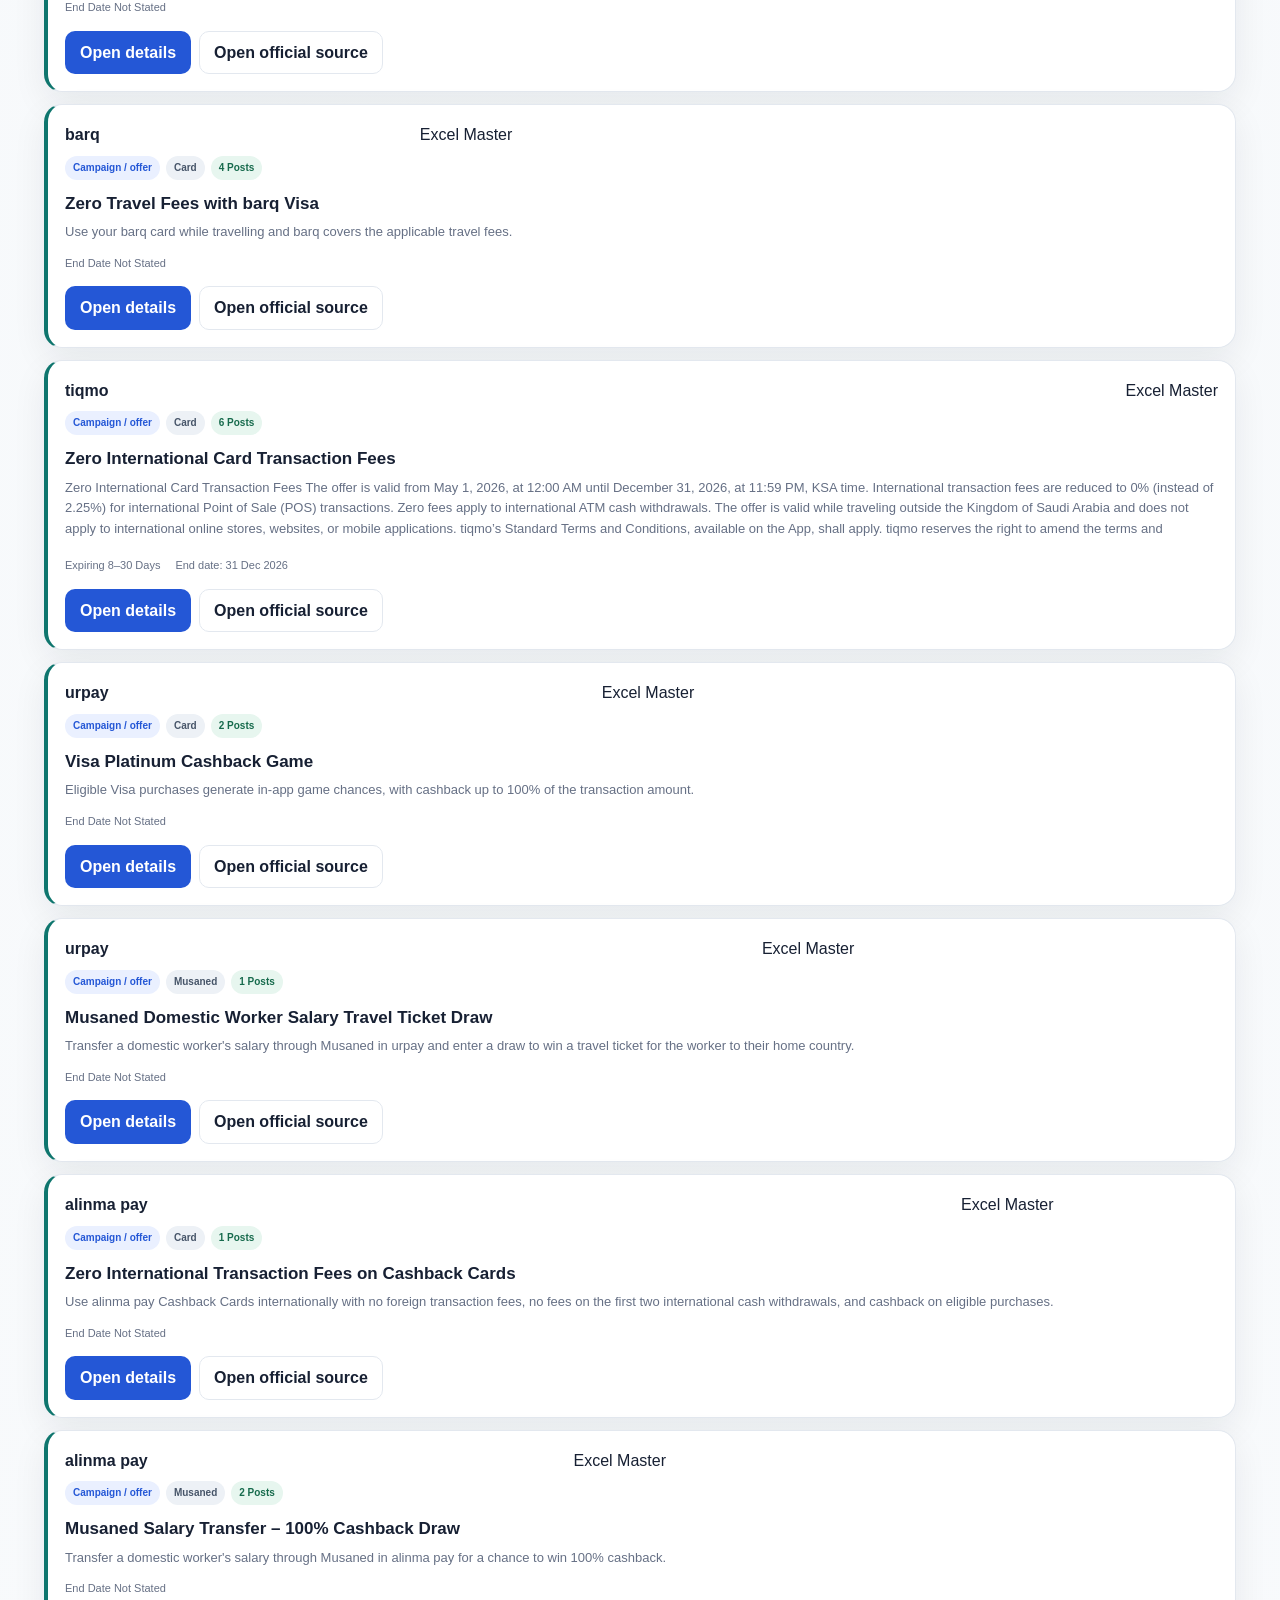
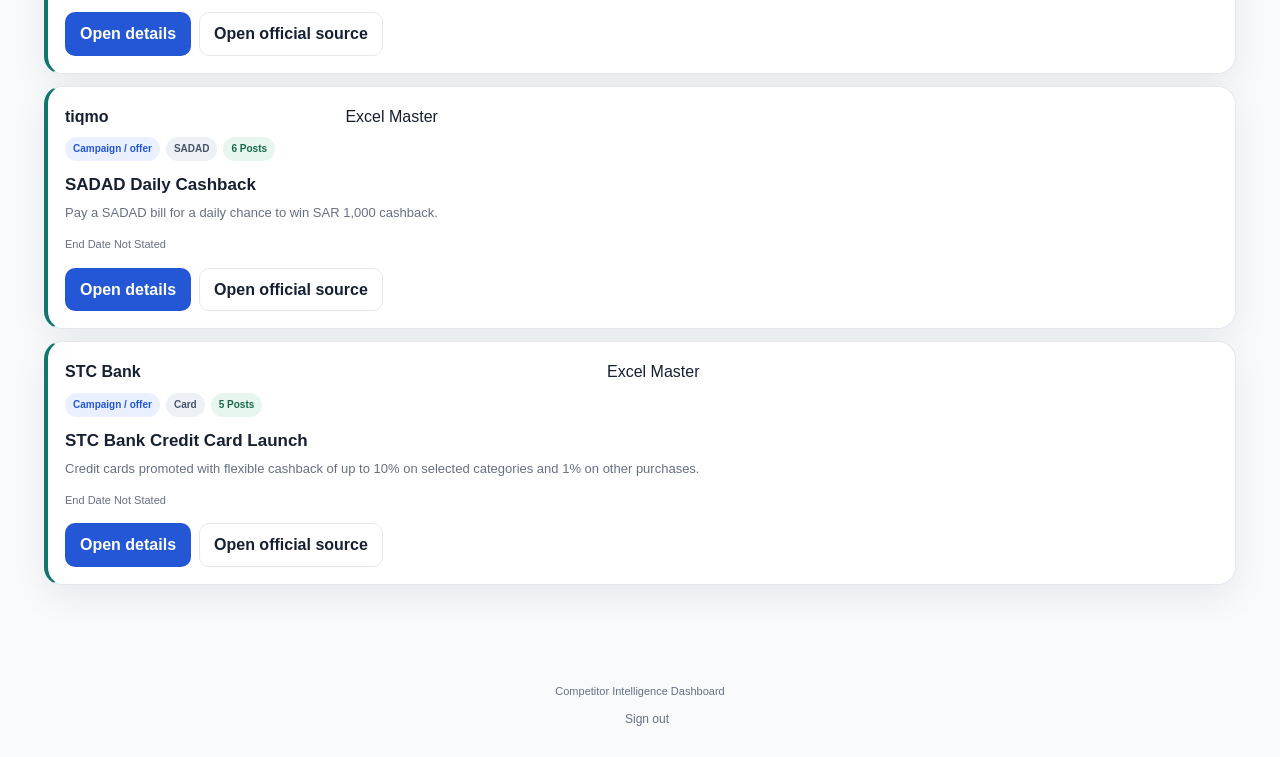
==== commit aa13d329: "Add files via upload" ====
--- a/index.html
+++ b/index.html
@@ -1,4 +1,4 @@
-<!DOCTYPE html><html lang="en" dir="ltr"><head><meta charset="UTF-8"><meta name="viewport" content="width=device-width,initial-scale=1.0"><title>Competitor Intelligence Dashboard</title><link rel="stylesheet" href="assets/styles.css?v=5.10.0"></head>
+<!DOCTYPE html><html lang="en" dir="ltr"><head><meta charset="UTF-8"><meta name="viewport" content="width=device-width,initial-scale=1.0"><title>Competitor Intelligence Dashboard</title><link rel="stylesheet" href="assets/styles.css?v=5.10.1"></head>
 <body><header class="site-header"><div class="site-header__inner"><a class="brand" href="index.html"><span class="brand__mark">CI</span><span><strong data-i18n="appTitle"></strong><small data-i18n="appSubtitle"></small></span></a><div class="header-actions"><a class="button button--secondary" href="review.html" data-i18n="reviewCenter" data-admin-only hidden></a><button id="add-campaign" class="button button--primary" data-i18n="addCampaign"></button><a class="button button--secondary" href="competitor_campaigns_latest.xlsx" download data-report-download data-i18n="downloadFullReport"></a><button class="language-button" data-language-toggle></button></div></div></header>
 <main class="page-shell"><div id="loading" class="loading-state"><span class="spinner"></span><span data-i18n="loading"></span></div><div id="error"></div><div id="content" hidden>
 <section class="hero hero--executive"><div><span class="eyebrow" data-i18n="marketAnalysis"></span><h1 data-i18n="appTitle"></h1><p data-i18n="appSubtitle"></p><div class="hero-notes"><span><strong data-i18n="dataBasis"></strong> · <span data-i18n="dataBasisText"></span></span><span><strong data-i18n="excelAligned"></strong> · <span data-i18n="excelAlignedText"></span></span></div></div><div class="hero__meta"><button id="refresh-all" type="button" class="button refresh-button" data-i18n="checkAllNow" data-refresh-control="true" data-admin-only hidden></button><span id="last-check" class="meta-chip" data-admin-only hidden></span><span id="inventory-meta" class="meta-chip"></span></div></section>
@@ -9,7 +9,7 @@
 <section id="market-analytics" class="section analytics-section"><div class="section-heading analytics-heading"><div><span class="eyebrow" data-i18n="marketAnalytics"></span><h2 data-i18n="marketAnalytics"></h2></div></div>
 <div class="analytics-group"><h3 class="analytics-group__title" data-i18n="campaigns"></h3><div class="chart-grid">
 <article class="chart-card"><header><div><h3 data-i18n="campaignsByCompetitor"></h3><p data-i18n="campaignsByCompetitorNote"></p></div></header><div id="campaigns-chart" class="chart-body"></div></article>
-<article class="chart-card"><header><div><h3 data-i18n="campaignChanges30d"></h3><p data-i18n="campaignChangesNote"></p></div></header><div id="changes-chart" class="chart-body"></div></article>
+<article class="chart-card"><header><div><h3 id="campaign-changes-title" data-i18n="campaignChanges"></h3><p id="campaign-changes-note"></p></div><div class="chart-toolbar"><label><span data-i18n="chartPeriod"></span><select id="campaign-change-period-filter"><option value="7" data-i18n="last7Days"></option><option value="14" data-i18n="last14Days"></option><option value="30" data-i18n="last30Days" selected></option></select></label></div></header><div id="changes-chart" class="chart-body"></div></article>
 <article class="chart-card chart-card--full"><header><div><h3 data-i18n="campaignMixByCompetitor"></h3><p data-i18n="campaignMixNote"></p></div></header><div id="category-chart" class="chart-body"></div></article>
 <article class="chart-card chart-card--full"><header><div><h3 data-i18n="competitiveMatrix"></h3><p data-i18n="coverageMatrixNote"></p></div></header><div id="coverage-matrix" class="chart-body chart-body--scroll"></div></article>
 </div></div>
@@ -24,4 +24,4 @@
 
 <section class="section"><div class="section-heading"><div><span class="eyebrow" data-i18n="latestMedia"></span><h2 data-i18n="latestMedia"></h2></div></div><div id="media-grid" class="media-grid"></div></section>
 <section class="section"><div class="section-heading"><div><span class="eyebrow" data-i18n="inventory"></span><h2 data-i18n="inventory"></h2></div><span id="result-count" class="result-meta"></span></div><div class="tabs" id="content-tabs"><button class="tab is-active" data-type="campaign" data-i18n="campaigns"></button><button class="tab" data-type="merchant_offer" data-i18n="merchantOffers"></button><button class="tab" data-type="posts" data-i18n="posts"></button><button class="tab" data-type="review" data-i18n="review" data-admin-only hidden></button><button class="tab" data-type="all" data-i18n="all"></button></div><div id="bulk-review" class="bulk-review" hidden></div><div class="filter-panel"><div class="filter-grid"><label><span data-i18n="search"></span><input id="search" type="search" data-i18n-placeholder="searchPlaceholder"></label><label><span data-i18n="competitors"></span><select id="competitor-filter"></select></label><label><span data-i18n="category"></span><select id="category-filter"></select></label><label><span data-i18n="source"></span><select id="source-filter"></select></label><label data-admin-only hidden><span data-i18n="reviewReason"></span><select id="review-reason-filter"></select></label><button id="clear-filters" class="button button--ghost" data-i18n="clear"></button></div></div><div id="item-list" class="item-list"></div><button id="load-more" type="button" class="button button--secondary load-more" data-i18n="loadMore" hidden></button></section>
-</div></main><footer class="footer"><div class="footer__brand">Competitor Intelligence Dashboard</div><details id="admin-tools" class="admin-tools"><summary data-i18n="adminTools"></summary><div class="admin-tools__menu"><button id="delta-export" type="button" data-i18n="deltaExport"></button><button id="export-edits" type="button" data-i18n="exportEdits"></button><button id="import-edits" type="button" data-i18n="importEdits"></button><input id="import-file" type="file" accept="application/json" hidden></div></details><a class="footer-signout" href="/__logout" data-i18n="signOut"></a></footer><script src="assets/common.js?v=5.10.0" defer></script><script src="assets/index.js?v=5.10.0" defer></script></body></html>
+</div></main><footer class="footer"><div class="footer__brand">Competitor Intelligence Dashboard</div><details id="admin-tools" class="admin-tools"><summary data-i18n="adminTools"></summary><div class="admin-tools__menu"><button id="delta-export" type="button" data-i18n="deltaExport"></button><button id="export-edits" type="button" data-i18n="exportEdits"></button><button id="import-edits" type="button" data-i18n="importEdits"></button><input id="import-file" type="file" accept="application/json" hidden></div></details><a class="footer-signout" href="/__logout" data-i18n="signOut"></a></footer><script src="assets/common.js?v=5.10.1" defer></script><script src="assets/index.js?v=5.10.1" defer></script></body></html>
--- a/assets/styles.css
+++ b/assets/styles.css
@@ -437,6 +437,10 @@
 .review-hero h1 { margin: 5px 0 10px; font-size: clamp(1.8rem,3vw,3rem); }
 .review-hero p { max-width: 850px; margin: 0; color: #dbeafe; line-height: 1.7; }
 .review-total { white-space: nowrap; padding: 12px 16px; border: 1px solid rgba(255,255,255,.22); border-radius: 999px; background: rgba(255,255,255,.1); }
+.review-hero__actions { min-width: 250px; display: flex; flex-direction: column; align-items: stretch; gap: 10px; }
+.review-hero__actions .review-total { align-self: flex-end; text-align: center; }
+.review-hero__actions .button { border-color: rgba(255,255,255,.35); background: #fff; color: #0f172a; }
+.review-scan-summary { max-width: 330px; color: #bfdbfe; line-height: 1.5; text-align: end; }
 .review-controls { margin-top: 22px; }
 .review-bulk { position: sticky; top: 82px; z-index: 20; display: flex; align-items: center; justify-content: space-between; gap: 16px; margin: 18px 0; padding: 16px 20px; border: 1px solid #93c5fd; border-radius: 18px; background: rgba(239,246,255,.97); box-shadow: 0 12px 30px rgba(30,64,175,.13); backdrop-filter: blur(8px); }
 .review-bulk__actions { display: flex; flex-wrap: wrap; gap: 9px; }
@@ -455,4 +459,4 @@
 .review-card__actions { margin-top: 15px; }
 .review-evidence { display: inline-flex; margin-top: 8px; font-weight: 750; color: var(--primary); text-decoration: none; }
 .review-save-status { position: fixed; z-index: 1000; inset-inline-end: 24px; bottom: 24px; padding: 15px 20px; border-radius: 14px; background: #0f172a; color: #fff; box-shadow: 0 18px 45px rgba(15,23,42,.35); font-weight: 750; }
-@media(max-width:800px) { .review-hero,.review-bulk { align-items: stretch; flex-direction: column; } .review-total { align-self: flex-start; } .review-bulk { top: 70px; } .review-card { padding: 16px; } .review-card__actions .button { flex: 1 1 150px; } }
+@media(max-width:800px) { .review-hero,.review-bulk { align-items: stretch; flex-direction: column; } .review-hero__actions { min-width: 0; } .review-hero__actions .review-total { align-self: flex-start; } .review-scan-summary { text-align: start; } .review-bulk { top: 70px; } .review-card { padding: 16px; } .review-card__actions .button { flex: 1 1 150px; } }
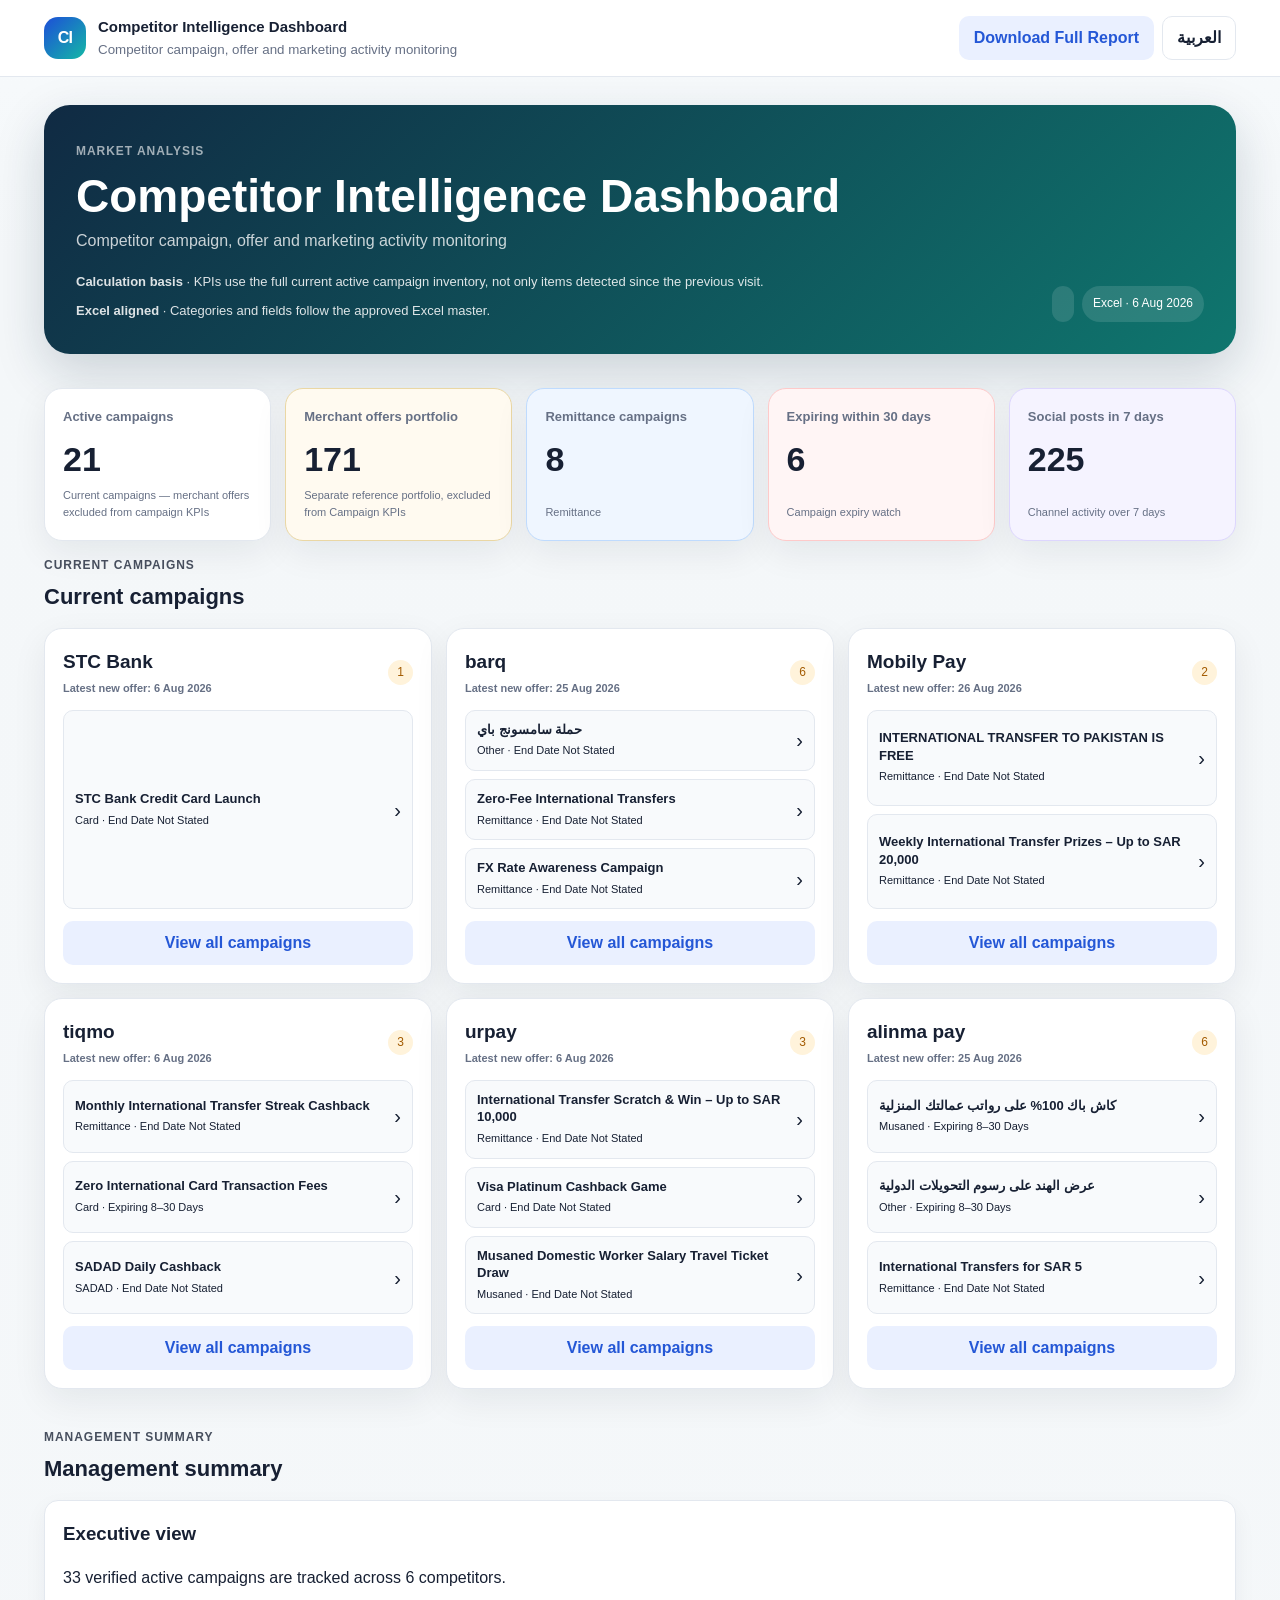
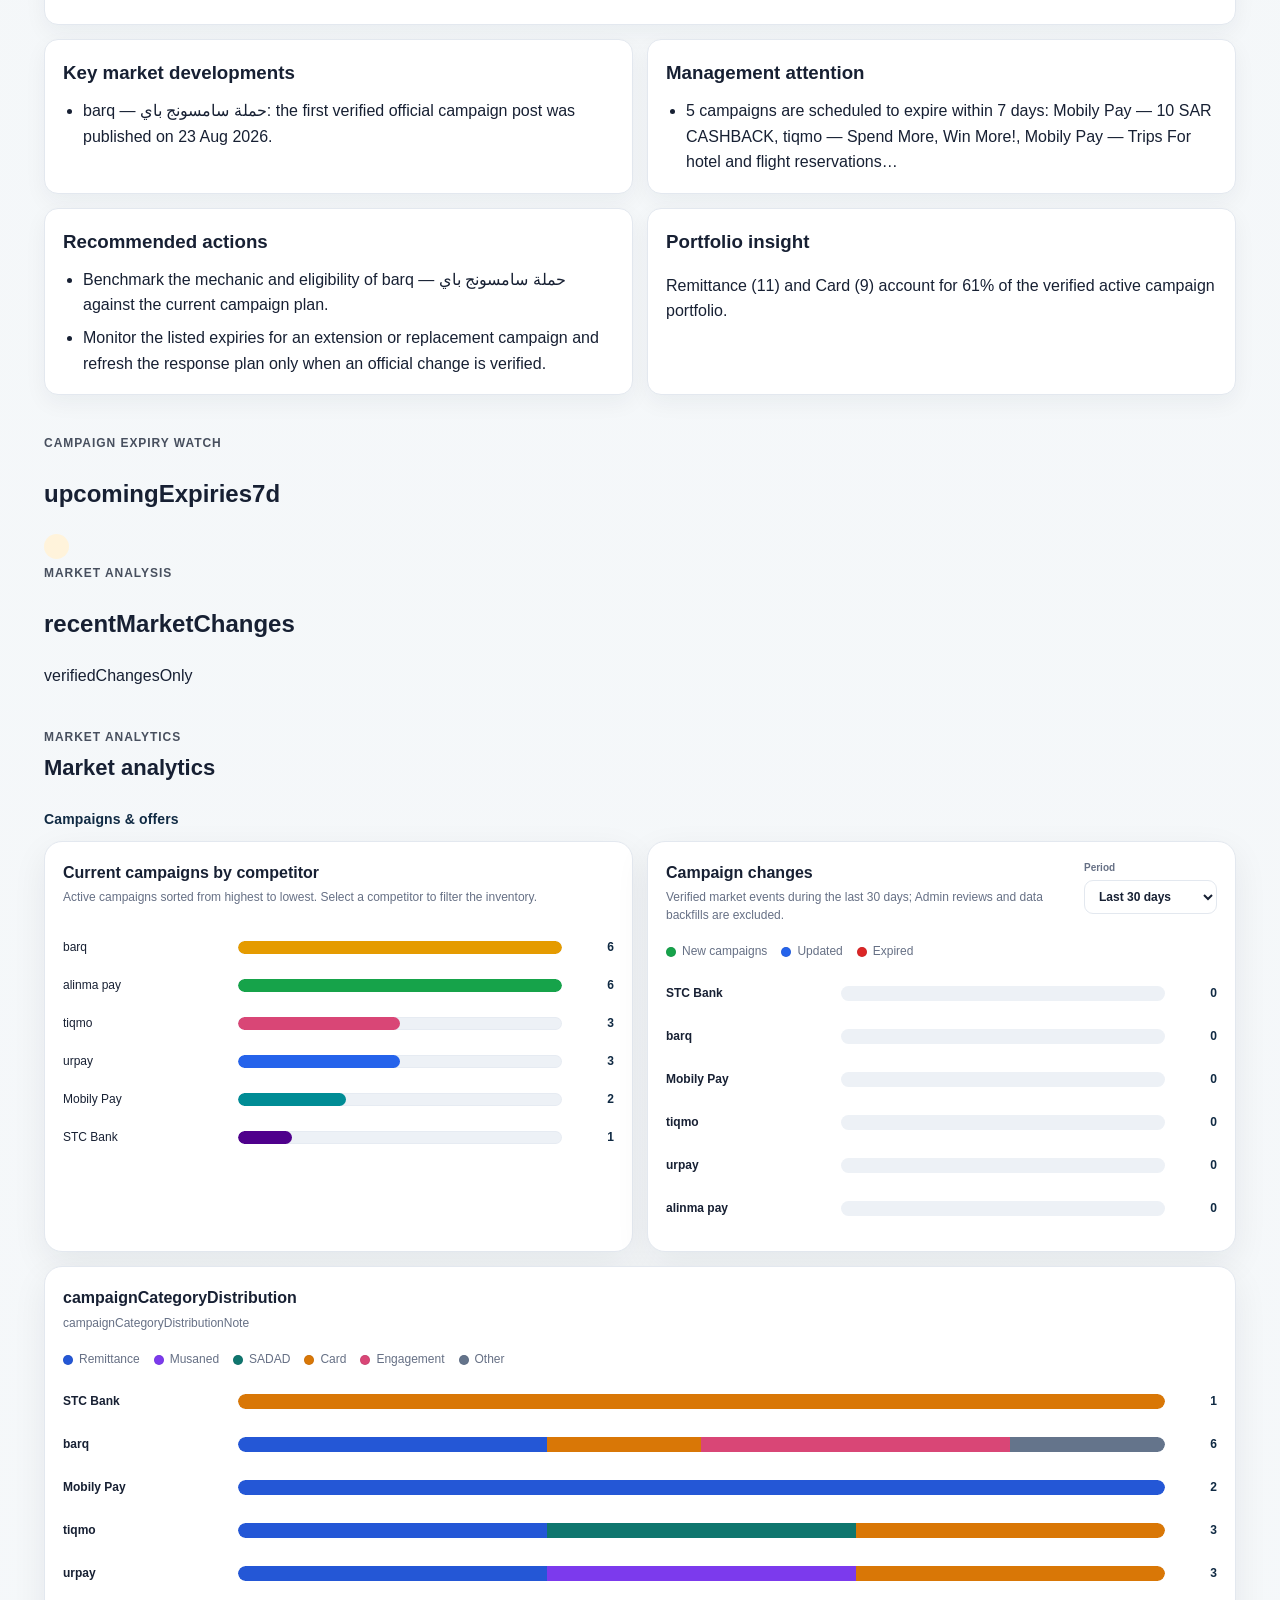
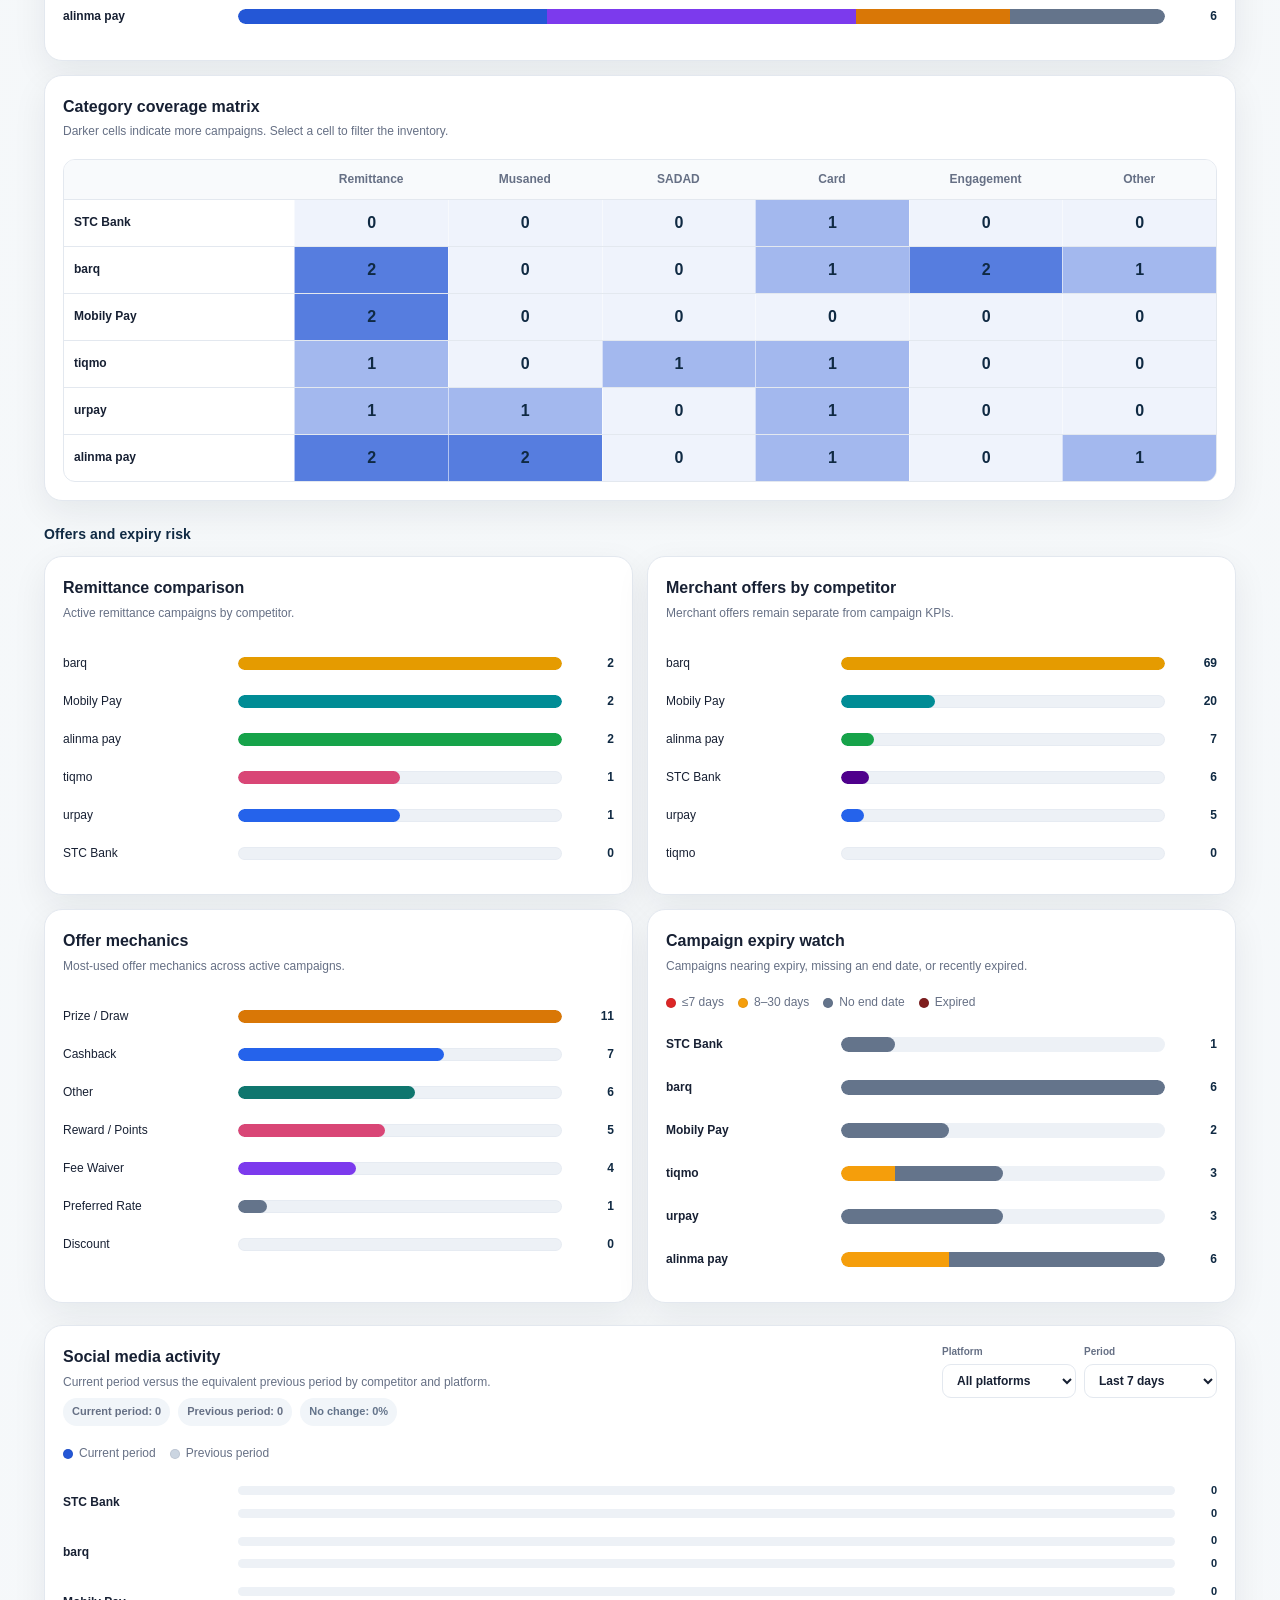
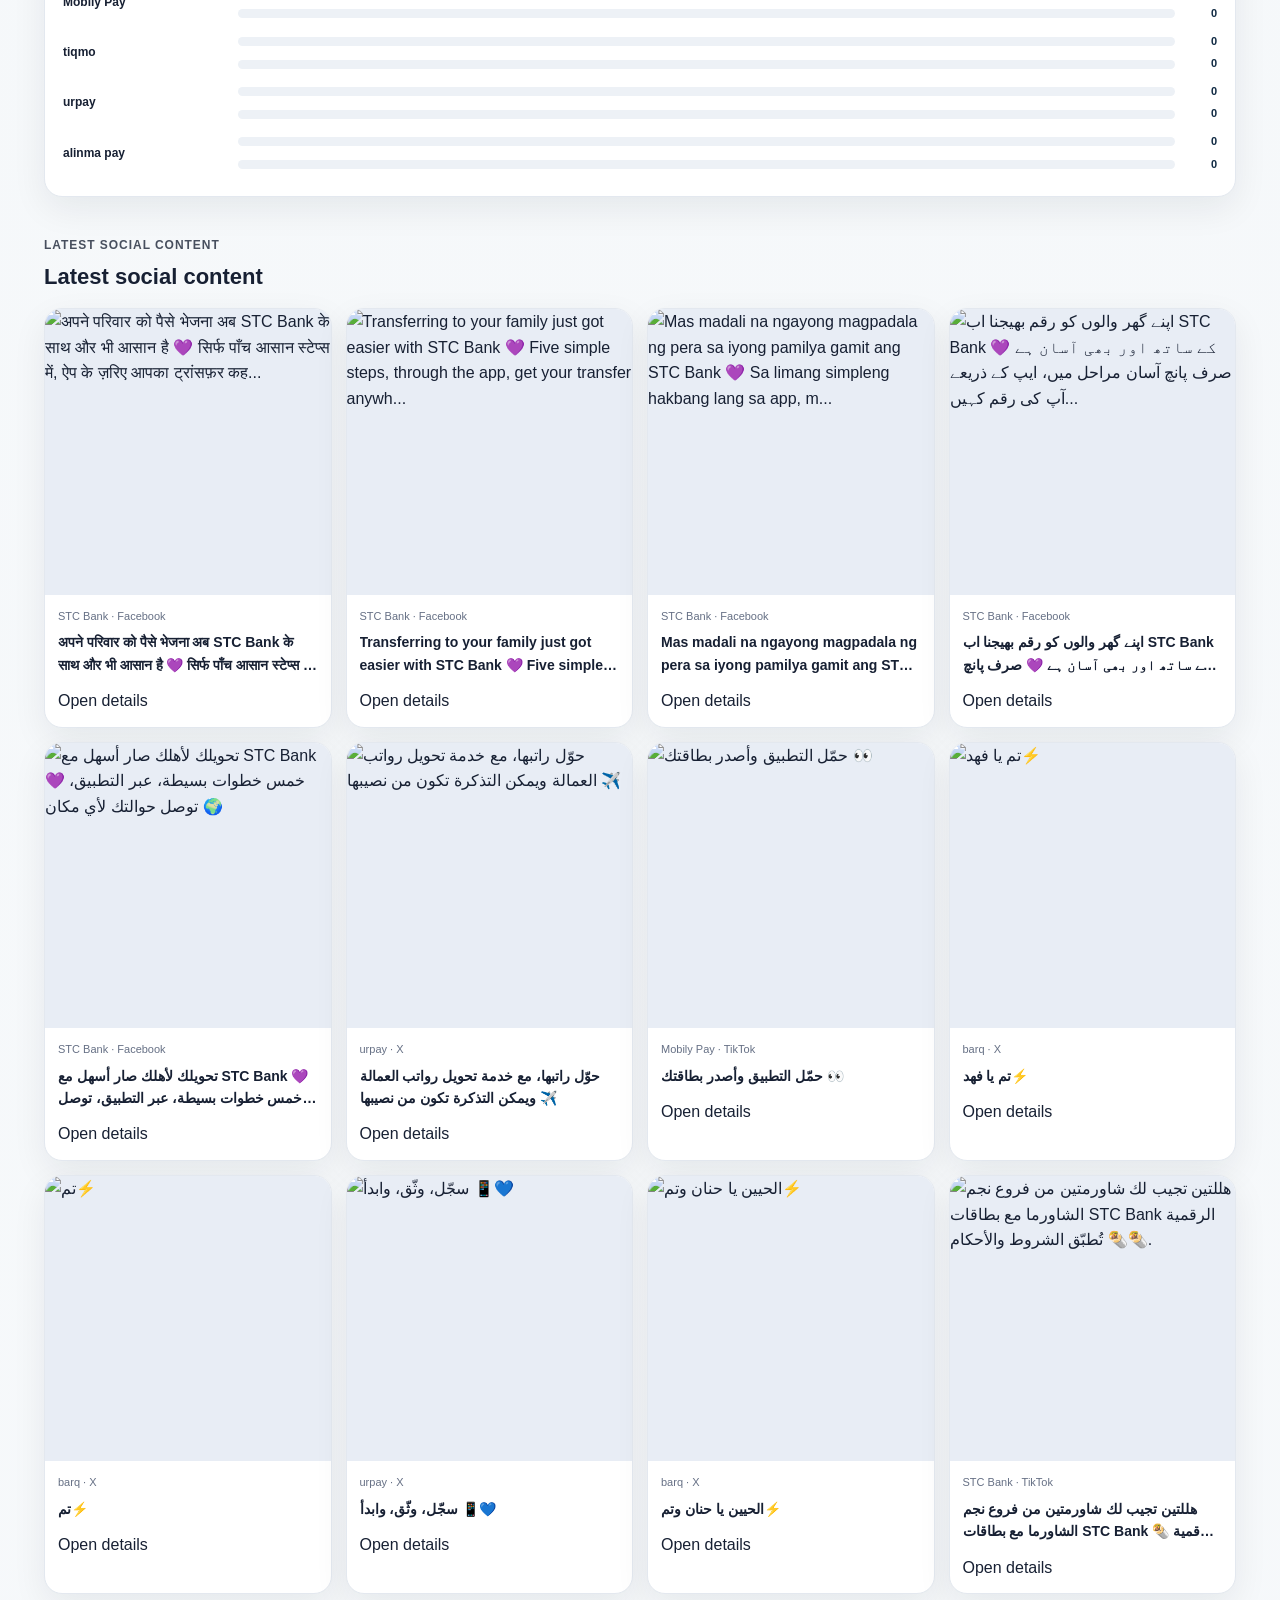
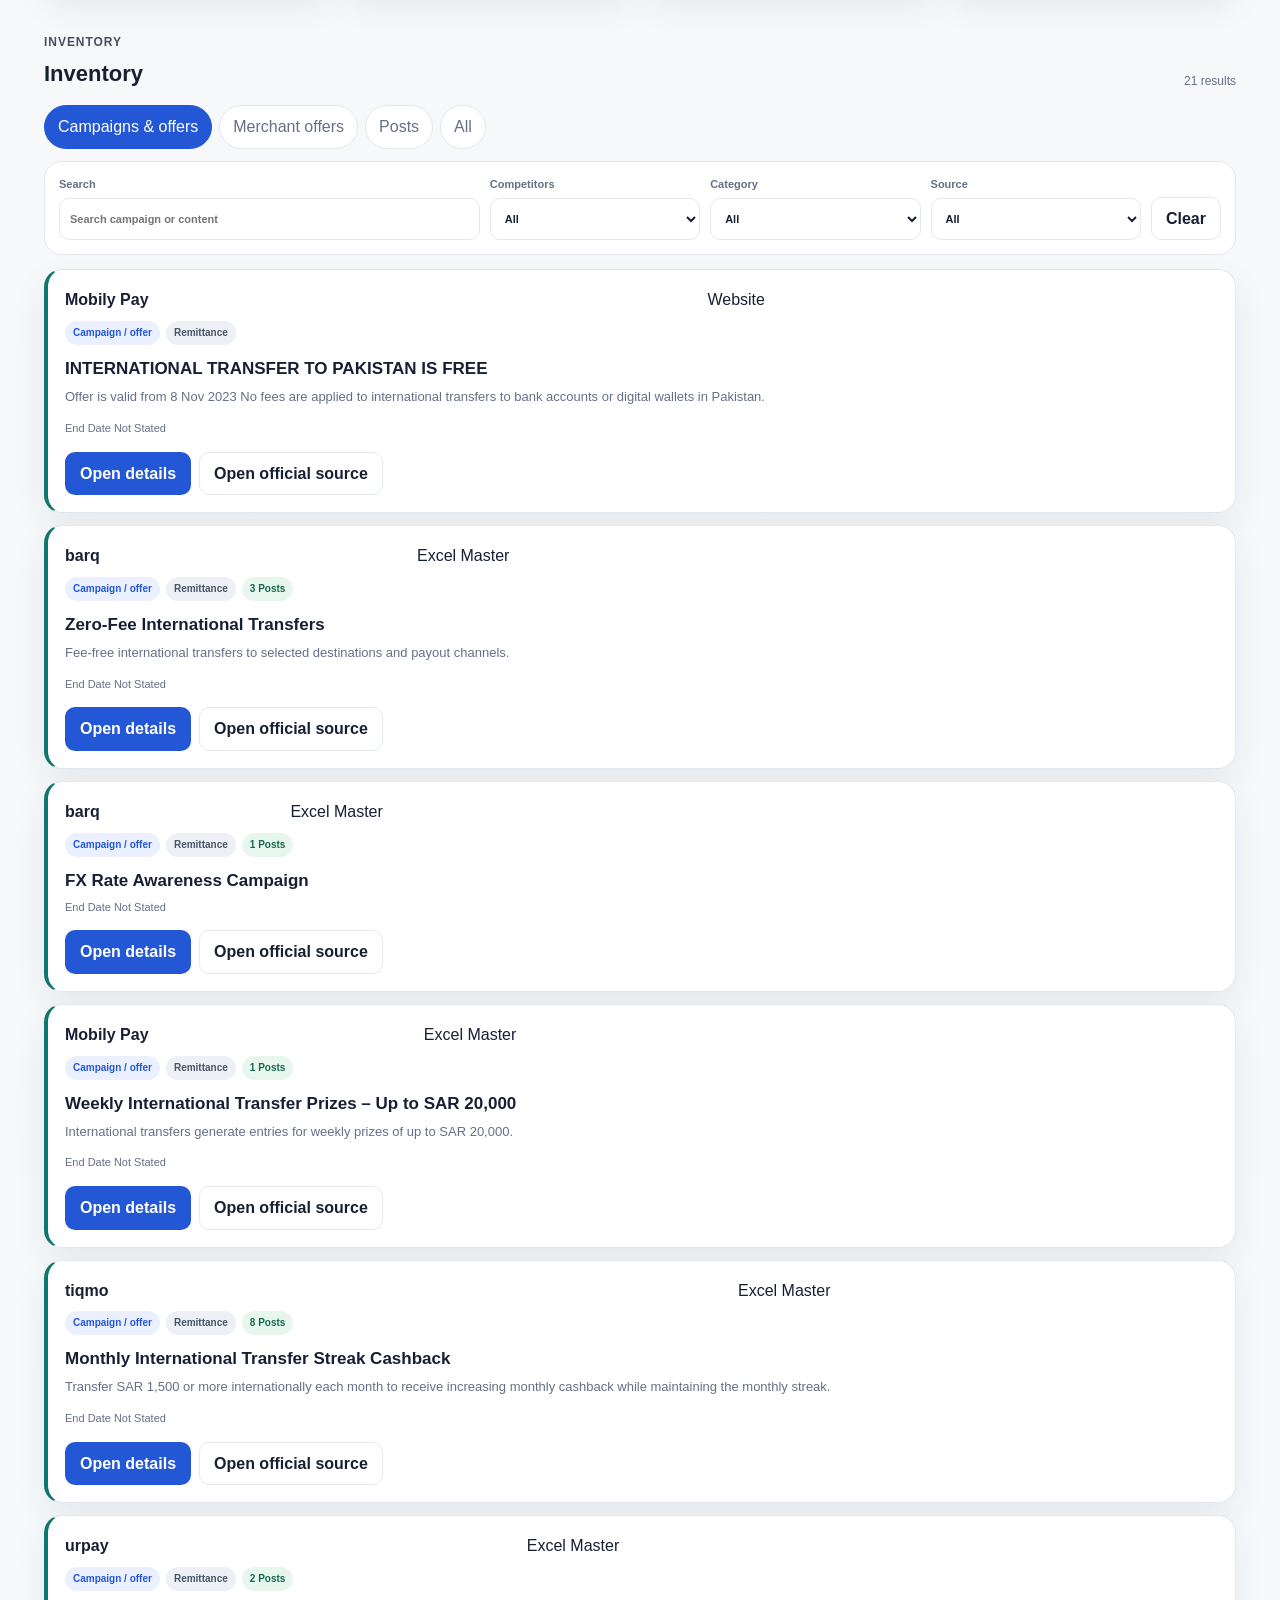
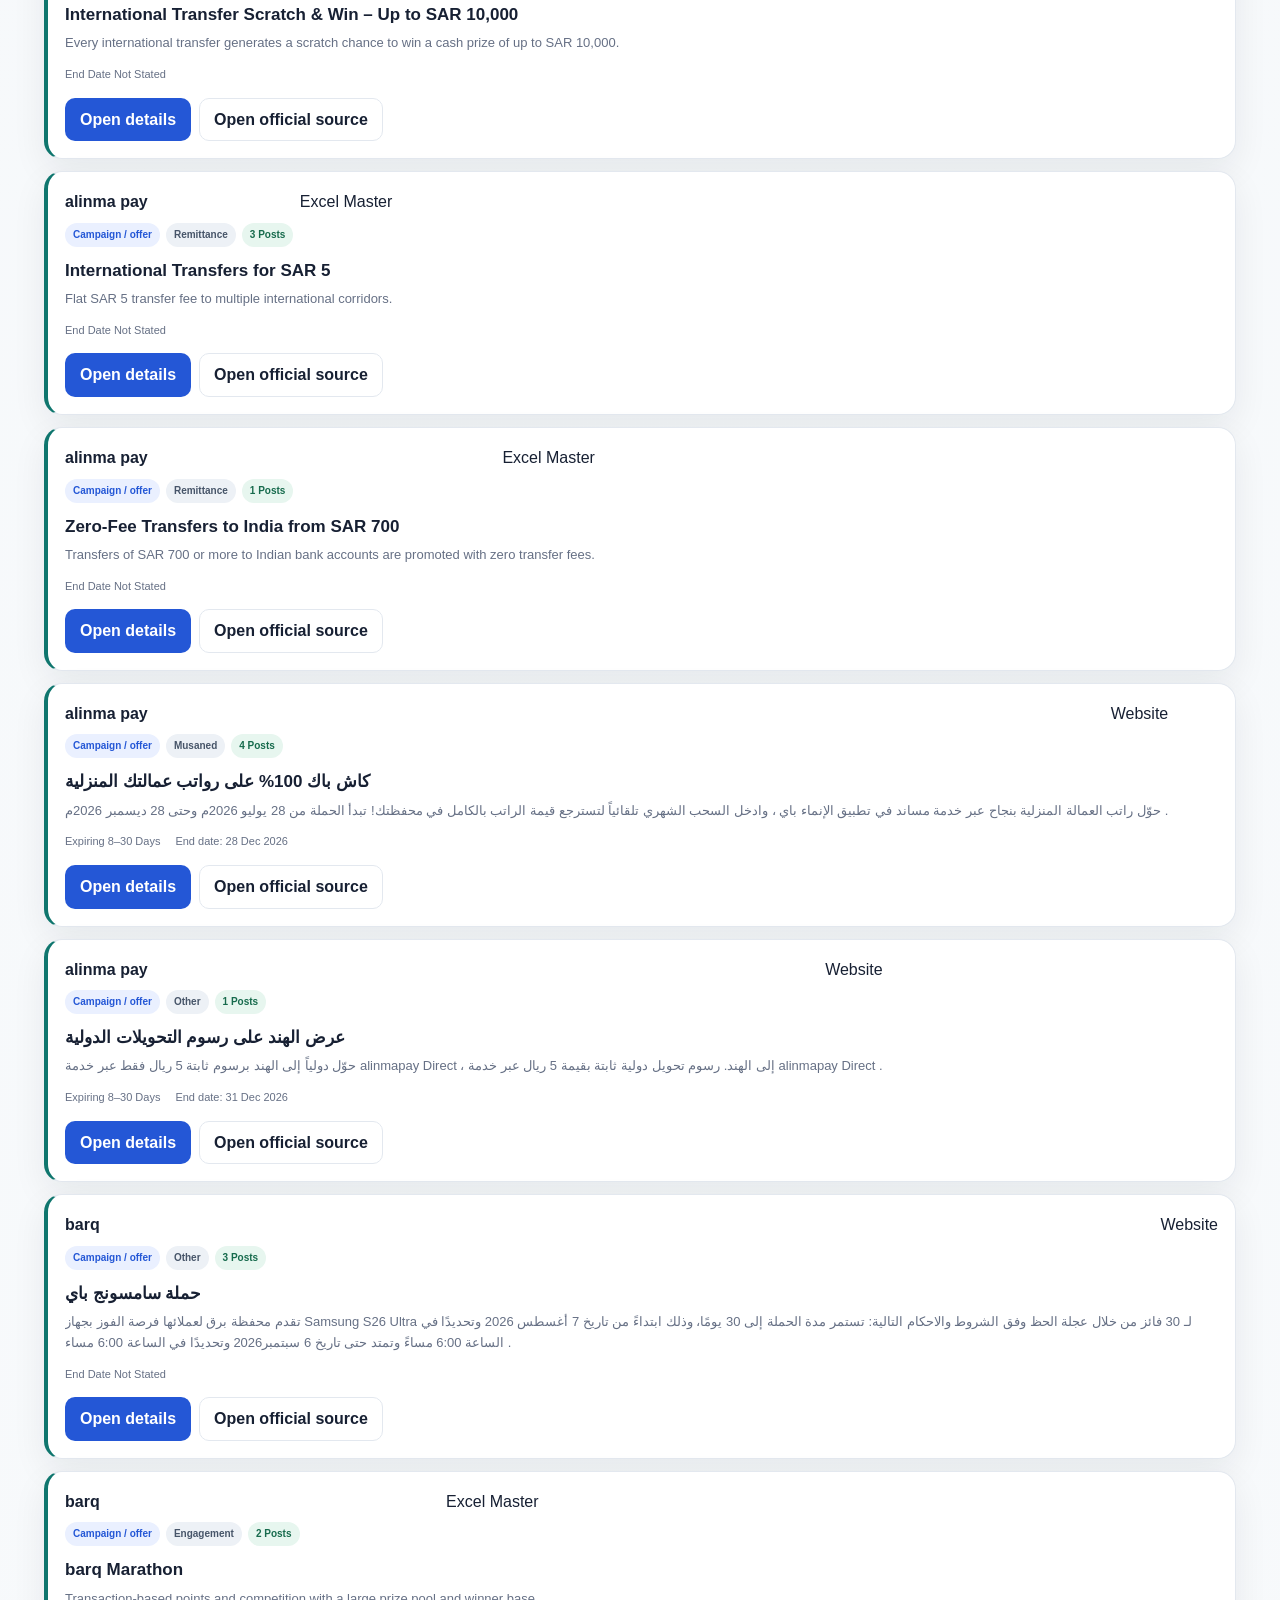
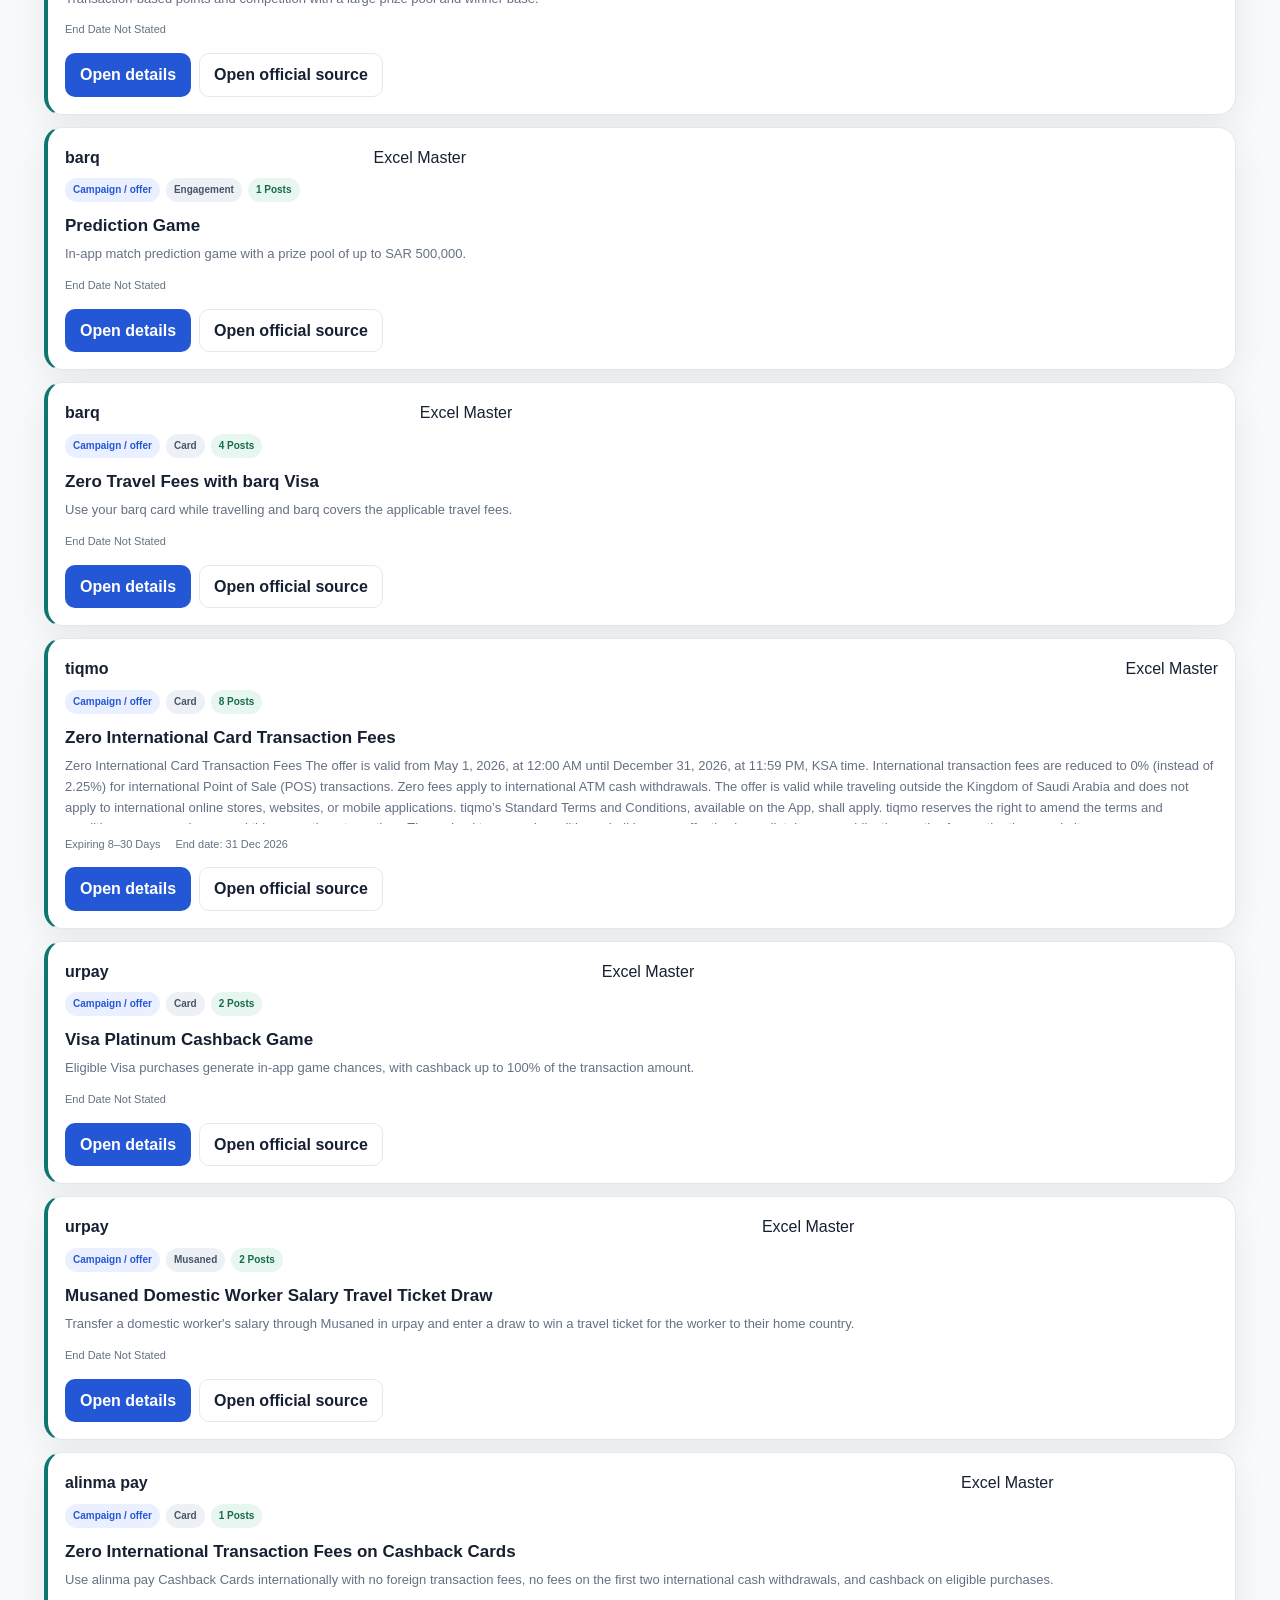
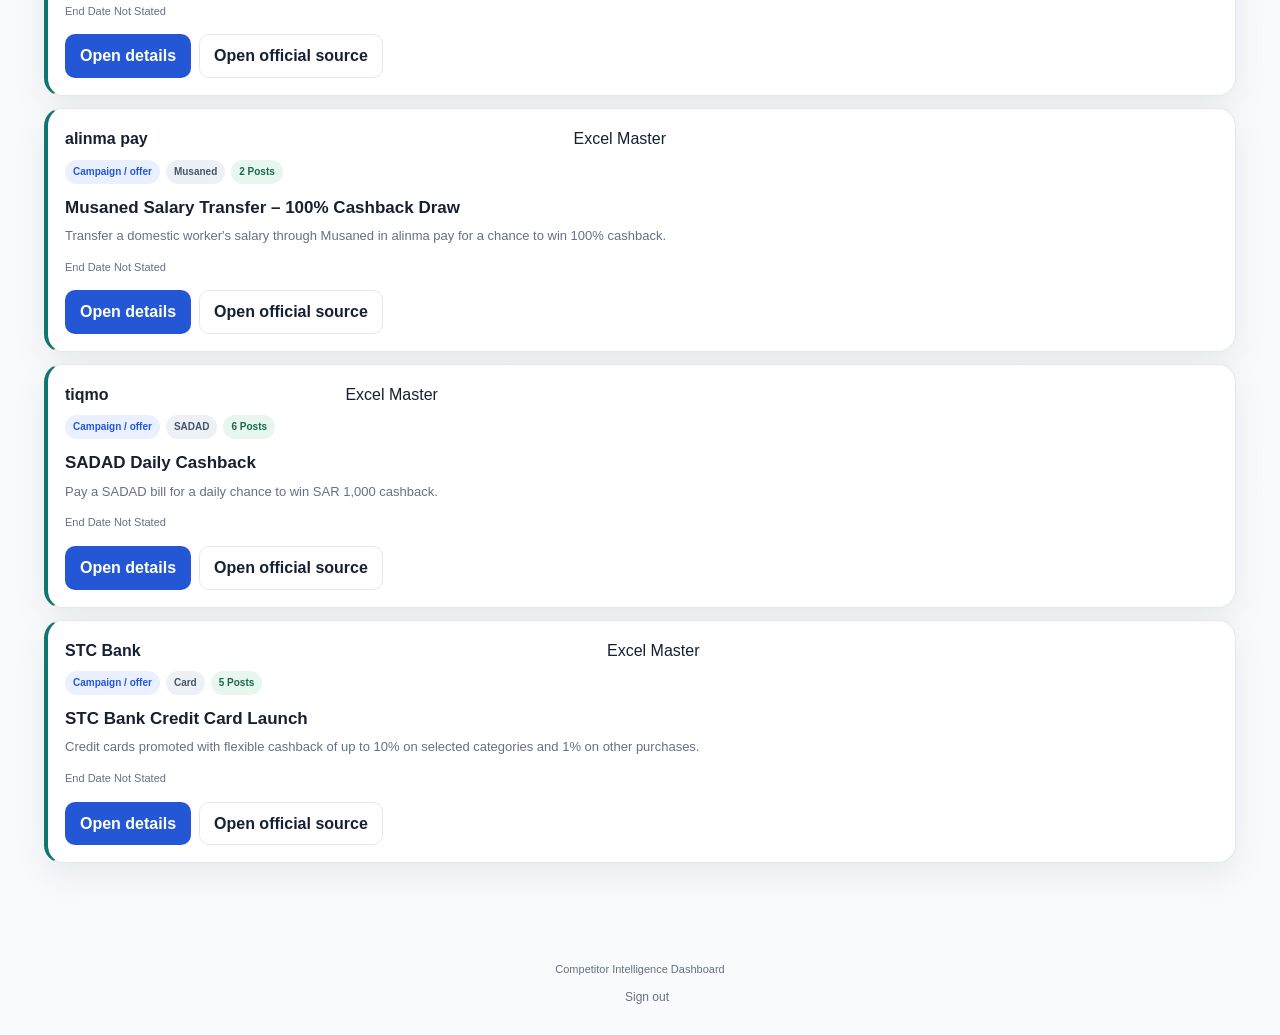
==== commit e3495d5c: "Add files via upload" ====
--- a/index.html
+++ b/index.html
@@ -1,16 +1,17 @@
-<!DOCTYPE html><html lang="en" dir="ltr"><head><meta charset="UTF-8"><meta name="viewport" content="width=device-width,initial-scale=1.0"><title>Competitor Intelligence Dashboard</title><link rel="stylesheet" href="assets/styles.css?v=5.10.1"></head>
+<!DOCTYPE html><html lang="en" dir="ltr"><head><meta charset="UTF-8"><meta name="viewport" content="width=device-width,initial-scale=1.0"><title>Competitor Intelligence Dashboard</title><link rel="stylesheet" href="assets/styles.css?v=5.11.0"></head>
 <body><header class="site-header"><div class="site-header__inner"><a class="brand" href="index.html"><span class="brand__mark">CI</span><span><strong data-i18n="appTitle"></strong><small data-i18n="appSubtitle"></small></span></a><div class="header-actions"><a class="button button--secondary" href="review.html" data-i18n="reviewCenter" data-admin-only hidden></a><button id="add-campaign" class="button button--primary" data-i18n="addCampaign"></button><a class="button button--secondary" href="competitor_campaigns_latest.xlsx" download data-report-download data-i18n="downloadFullReport"></a><button class="language-button" data-language-toggle></button></div></div></header>
 <main class="page-shell"><div id="loading" class="loading-state"><span class="spinner"></span><span data-i18n="loading"></span></div><div id="error"></div><div id="content" hidden>
-<section class="hero hero--executive"><div><span class="eyebrow" data-i18n="marketAnalysis"></span><h1 data-i18n="appTitle"></h1><p data-i18n="appSubtitle"></p><div class="hero-notes"><span><strong data-i18n="dataBasis"></strong> · <span data-i18n="dataBasisText"></span></span><span><strong data-i18n="excelAligned"></strong> · <span data-i18n="excelAlignedText"></span></span></div></div><div class="hero__meta"><button id="refresh-all" type="button" class="button refresh-button" data-i18n="checkAllNow" data-refresh-control="true" data-admin-only hidden></button><span id="last-check" class="meta-chip" data-admin-only hidden></span><span id="inventory-meta" class="meta-chip"></span></div></section>
+<section class="hero hero--executive"><div><span class="eyebrow" data-i18n="marketAnalysis"></span><h1 data-i18n="appTitle"></h1><p data-i18n="appSubtitle"></p><div class="hero-notes"><span><strong data-i18n="dataBasis"></strong> · <span data-i18n="dataBasisText"></span></span><span><strong data-i18n="excelAligned"></strong> · <span data-i18n="excelAlignedText"></span></span></div></div><div class="hero__meta"><button id="refresh-all" type="button" class="button refresh-button" data-i18n="checkAllNow" data-refresh-control="true" data-admin-only hidden></button><span id="data-freshness" class="meta-chip"></span><span id="last-check" class="meta-chip" data-admin-only hidden></span><span id="inventory-meta" class="meta-chip"></span></div></section>
 <section id="admin-monitoring-tools" class="compact-drawers" hidden><details class="compact-drawer alert-drawer"><summary><span class="drawer-icon">🔔</span><strong data-i18n="alerts"></strong><span id="alert-count" class="count-badge"></span></summary><div class="drawer-body"><div class="drawer-actions"><span data-i18n="alertsHint"></span><button id="mark-reviewed" class="button button--secondary" data-i18n="markReviewed"></button></div><div id="alerts-list" class="alert-list"></div></div></details><details class="compact-drawer source-drawer"><summary><span class="drawer-icon">◉</span><strong data-i18n="sourceHealth"></strong><span id="source-health-summary" class="status-summary"></span></summary><div class="drawer-body"><p class="drawer-description" data-i18n="sourceHealthHint"></p><div id="verification-timing" class="verification-timing" data-admin-only hidden></div><div id="source-list" class="source-list"></div></div></details><details class="compact-drawer refresh-drawer"><summary><span class="drawer-icon">↻</span><strong data-i18n="refreshHistory"></strong></summary><div class="drawer-body"><div id="refresh-history-list" class="refresh-history-list"></div></div></details></section>
 <section class="section"><div id="kpi-grid" class="kpi-grid"></div></section>
 <section class="section campaign-overview-section"><div class="section-heading"><div><span class="eyebrow" data-i18n="featuredCampaigns"></span><h2 data-i18n="featuredCampaigns"></h2></div></div><div id="competitor-grid" class="competitor-grid competitor-grid--campaigns"></div></section>
 <section class="section"><div class="section-heading"><div><span class="eyebrow" data-i18n="aiSummary"></span><h2 data-i18n="aiSummary"></h2></div></div><div id="ai-summary" class="summary-grid"></div></section>
+<section class="section decision-signals"><div class="decision-signal"><header><div><span class="eyebrow" data-i18n="expiryRisk"></span><h2 data-i18n="upcomingExpiries7d"></h2></div><span id="upcoming-expiry-count" class="count-badge"></span></header><div id="upcoming-expiries" class="decision-list"></div></div><div class="decision-signal"><header><div><span class="eyebrow" data-i18n="marketAnalysis"></span><h2 data-i18n="recentMarketChanges"></h2></div><span data-i18n="verifiedChangesOnly" class="signal-note"></span></header><div id="recent-market-changes" class="decision-list"></div></div></section>
 <section id="market-analytics" class="section analytics-section"><div class="section-heading analytics-heading"><div><span class="eyebrow" data-i18n="marketAnalytics"></span><h2 data-i18n="marketAnalytics"></h2></div></div>
 <div class="analytics-group"><h3 class="analytics-group__title" data-i18n="campaigns"></h3><div class="chart-grid">
 <article class="chart-card"><header><div><h3 data-i18n="campaignsByCompetitor"></h3><p data-i18n="campaignsByCompetitorNote"></p></div></header><div id="campaigns-chart" class="chart-body"></div></article>
 <article class="chart-card"><header><div><h3 id="campaign-changes-title" data-i18n="campaignChanges"></h3><p id="campaign-changes-note"></p></div><div class="chart-toolbar"><label><span data-i18n="chartPeriod"></span><select id="campaign-change-period-filter"><option value="7" data-i18n="last7Days"></option><option value="14" data-i18n="last14Days"></option><option value="30" data-i18n="last30Days" selected></option></select></label></div></header><div id="changes-chart" class="chart-body"></div></article>
-<article class="chart-card chart-card--full"><header><div><h3 data-i18n="campaignMixByCompetitor"></h3><p data-i18n="campaignMixNote"></p></div></header><div id="category-chart" class="chart-body"></div></article>
+<article class="chart-card chart-card--full"><header><div><h3 data-i18n="campaignCategoryDistribution"></h3><p data-i18n="campaignCategoryDistributionNote"></p></div></header><div id="category-chart" class="chart-body"></div></article>
 <article class="chart-card chart-card--full"><header><div><h3 data-i18n="competitiveMatrix"></h3><p data-i18n="coverageMatrixNote"></p></div></header><div id="coverage-matrix" class="chart-body chart-body--scroll"></div></article>
 </div></div>
 <div class="analytics-group"><h3 class="analytics-group__title" data-i18n="offersAndRisk"></h3><div class="chart-grid">
@@ -24,4 +25,4 @@
 
 <section class="section"><div class="section-heading"><div><span class="eyebrow" data-i18n="latestMedia"></span><h2 data-i18n="latestMedia"></h2></div></div><div id="media-grid" class="media-grid"></div></section>
 <section class="section"><div class="section-heading"><div><span class="eyebrow" data-i18n="inventory"></span><h2 data-i18n="inventory"></h2></div><span id="result-count" class="result-meta"></span></div><div class="tabs" id="content-tabs"><button class="tab is-active" data-type="campaign" data-i18n="campaigns"></button><button class="tab" data-type="merchant_offer" data-i18n="merchantOffers"></button><button class="tab" data-type="posts" data-i18n="posts"></button><button class="tab" data-type="review" data-i18n="review" data-admin-only hidden></button><button class="tab" data-type="all" data-i18n="all"></button></div><div id="bulk-review" class="bulk-review" hidden></div><div class="filter-panel"><div class="filter-grid"><label><span data-i18n="search"></span><input id="search" type="search" data-i18n-placeholder="searchPlaceholder"></label><label><span data-i18n="competitors"></span><select id="competitor-filter"></select></label><label><span data-i18n="category"></span><select id="category-filter"></select></label><label><span data-i18n="source"></span><select id="source-filter"></select></label><label data-admin-only hidden><span data-i18n="reviewReason"></span><select id="review-reason-filter"></select></label><button id="clear-filters" class="button button--ghost" data-i18n="clear"></button></div></div><div id="item-list" class="item-list"></div><button id="load-more" type="button" class="button button--secondary load-more" data-i18n="loadMore" hidden></button></section>
-</div></main><footer class="footer"><div class="footer__brand">Competitor Intelligence Dashboard</div><details id="admin-tools" class="admin-tools"><summary data-i18n="adminTools"></summary><div class="admin-tools__menu"><button id="delta-export" type="button" data-i18n="deltaExport"></button><button id="export-edits" type="button" data-i18n="exportEdits"></button><button id="import-edits" type="button" data-i18n="importEdits"></button><input id="import-file" type="file" accept="application/json" hidden></div></details><a class="footer-signout" href="/__logout" data-i18n="signOut"></a></footer><script src="assets/common.js?v=5.10.1" defer></script><script src="assets/index.js?v=5.10.1" defer></script></body></html>
+</div></main><footer class="footer"><div class="footer__brand">Competitor Intelligence Dashboard</div><details id="admin-tools" class="admin-tools"><summary data-i18n="adminTools"></summary><div class="admin-tools__menu"><button id="delta-export" type="button" data-i18n="deltaExport"></button><button id="export-edits" type="button" data-i18n="exportEdits"></button><button id="import-edits" type="button" data-i18n="importEdits"></button><input id="import-file" type="file" accept="application/json" hidden></div></details><a class="footer-signout" href="/__logout" data-i18n="signOut"></a></footer><script src="assets/common.js?v=5.11.0" defer></script><script src="assets/index.js?v=5.11.0" defer></script></body></html>
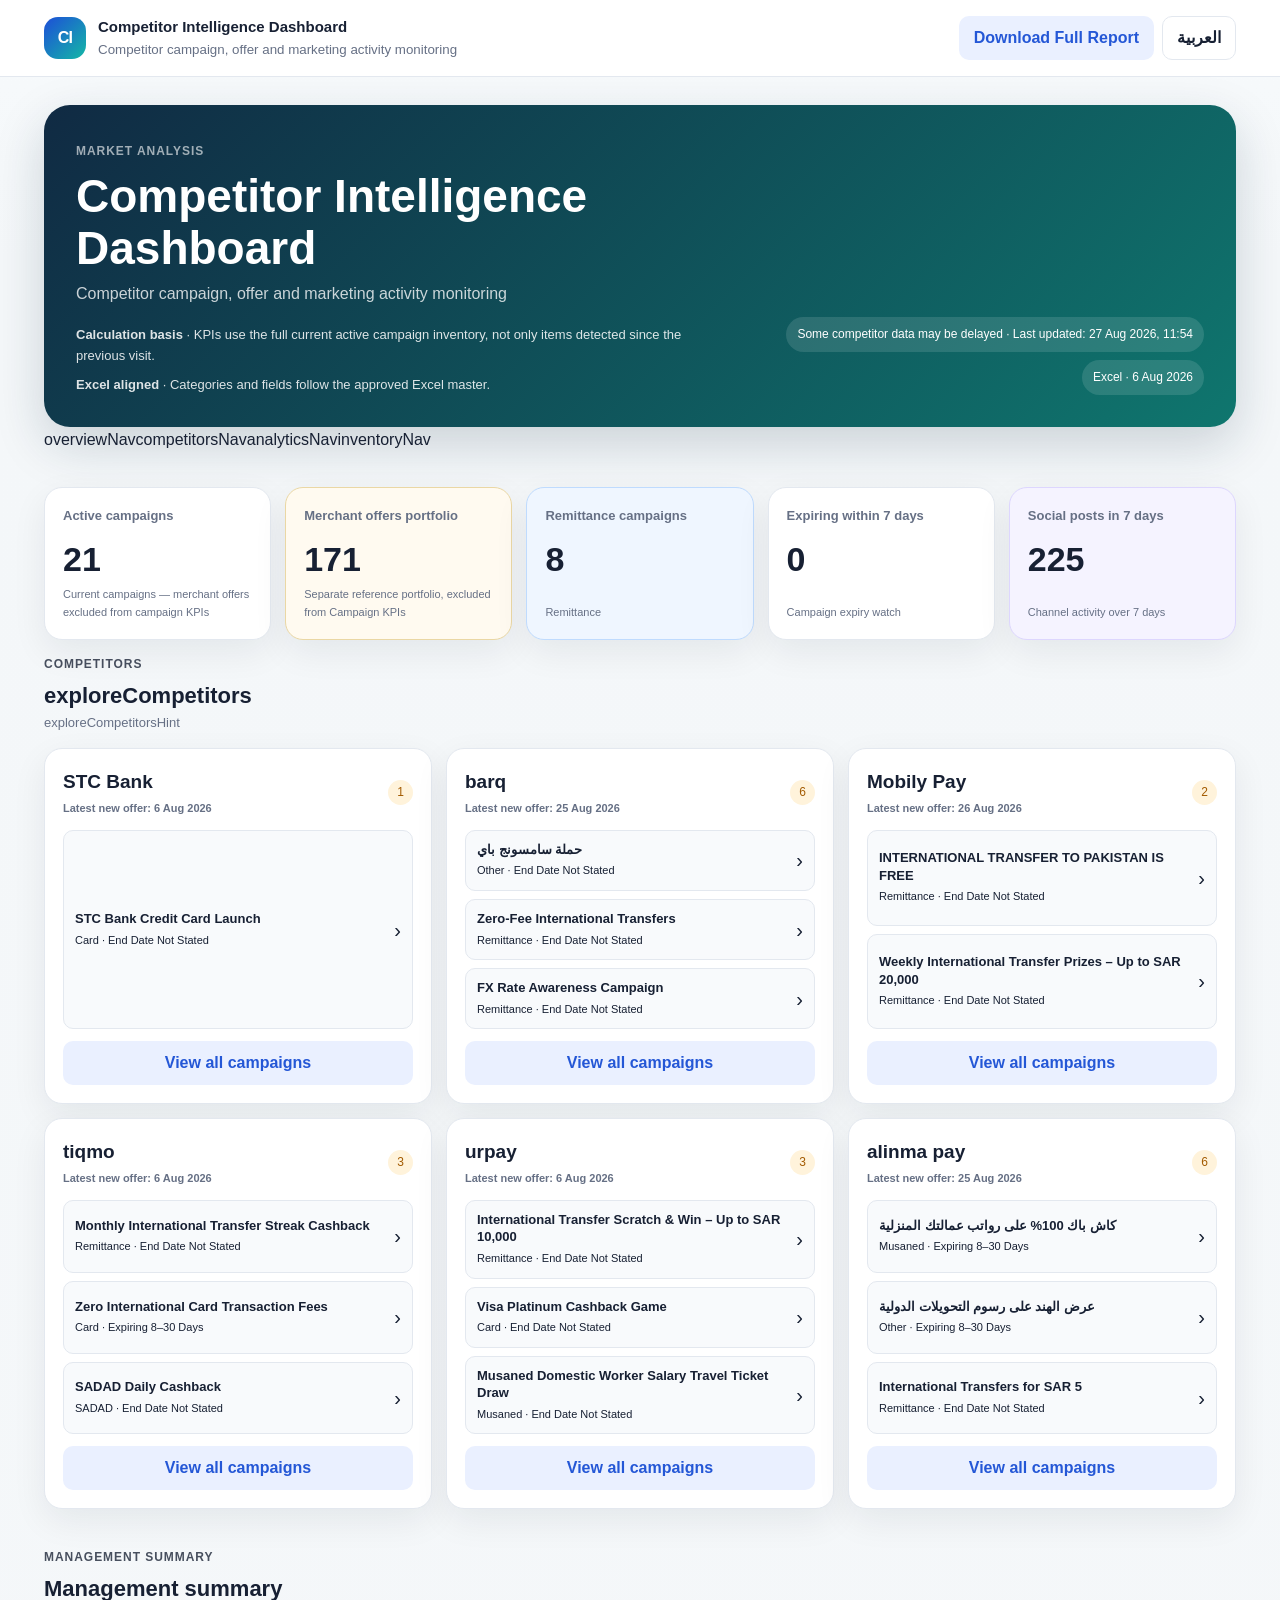
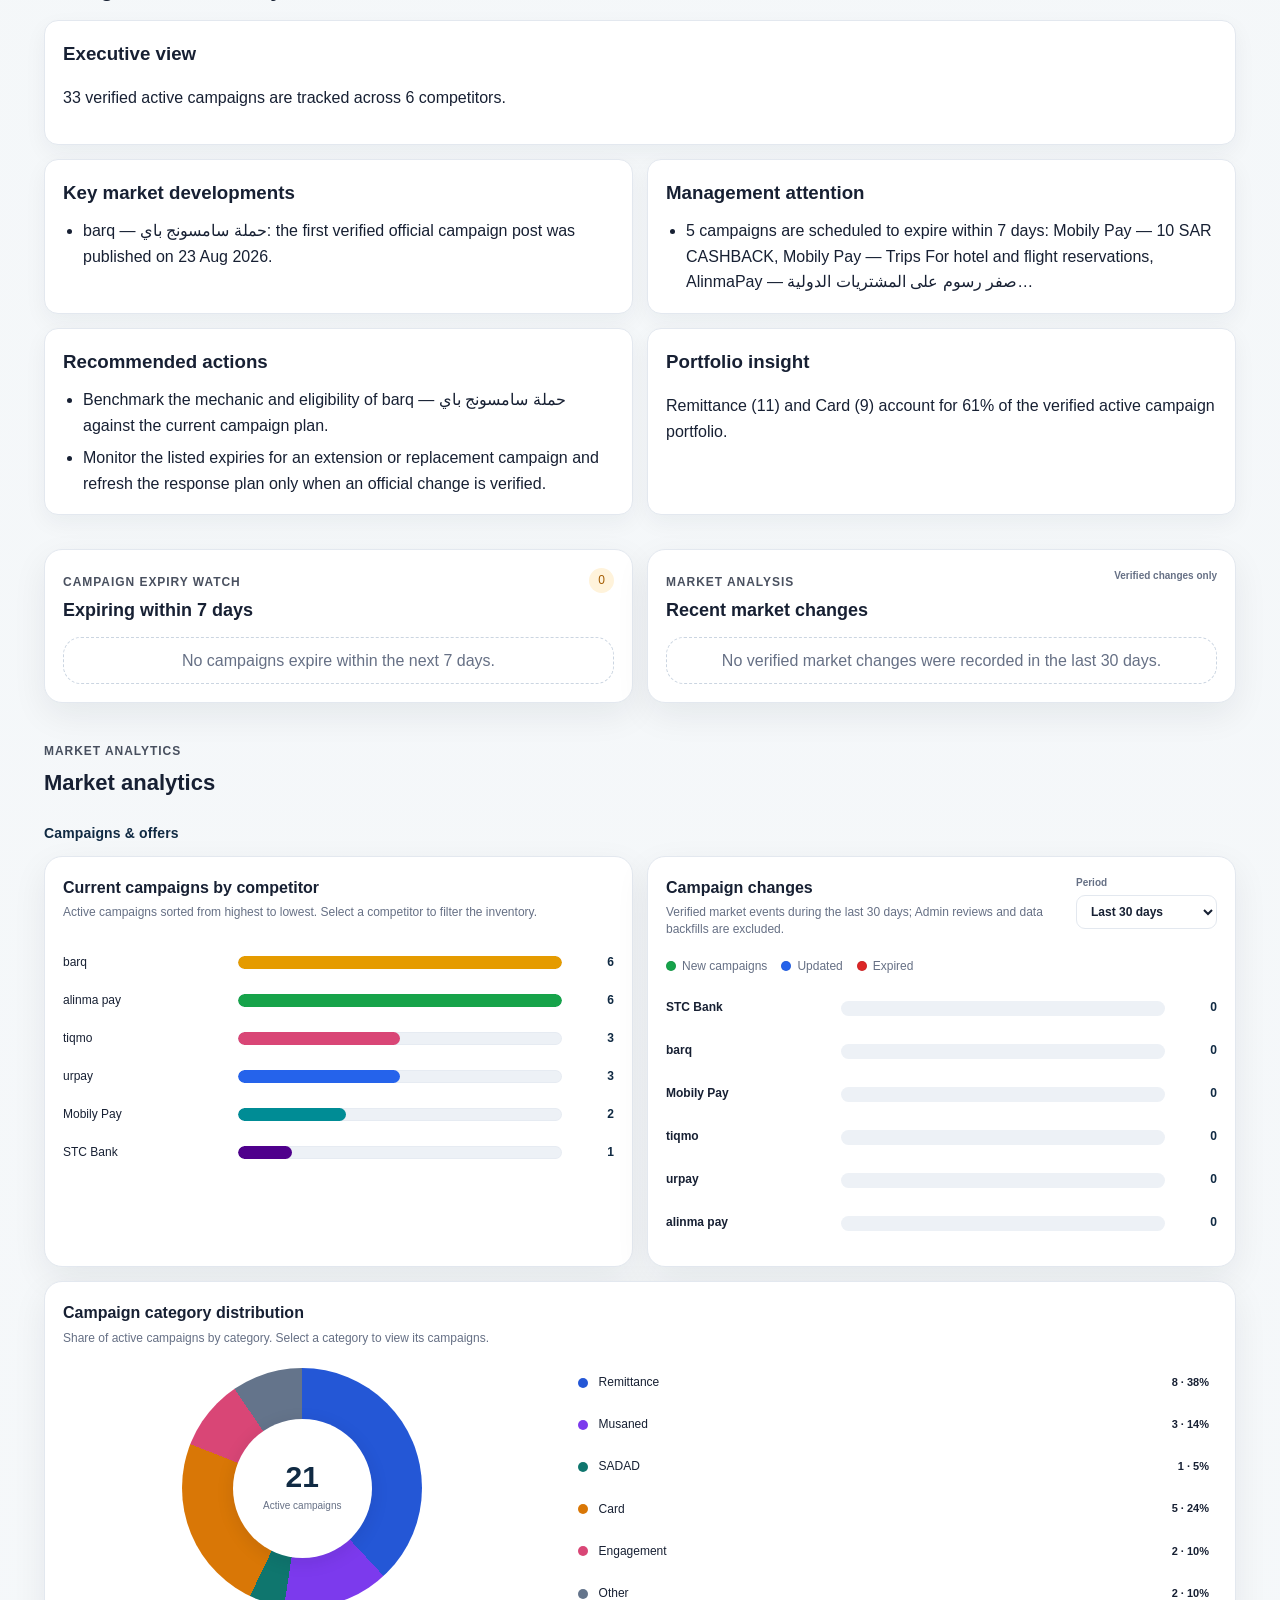
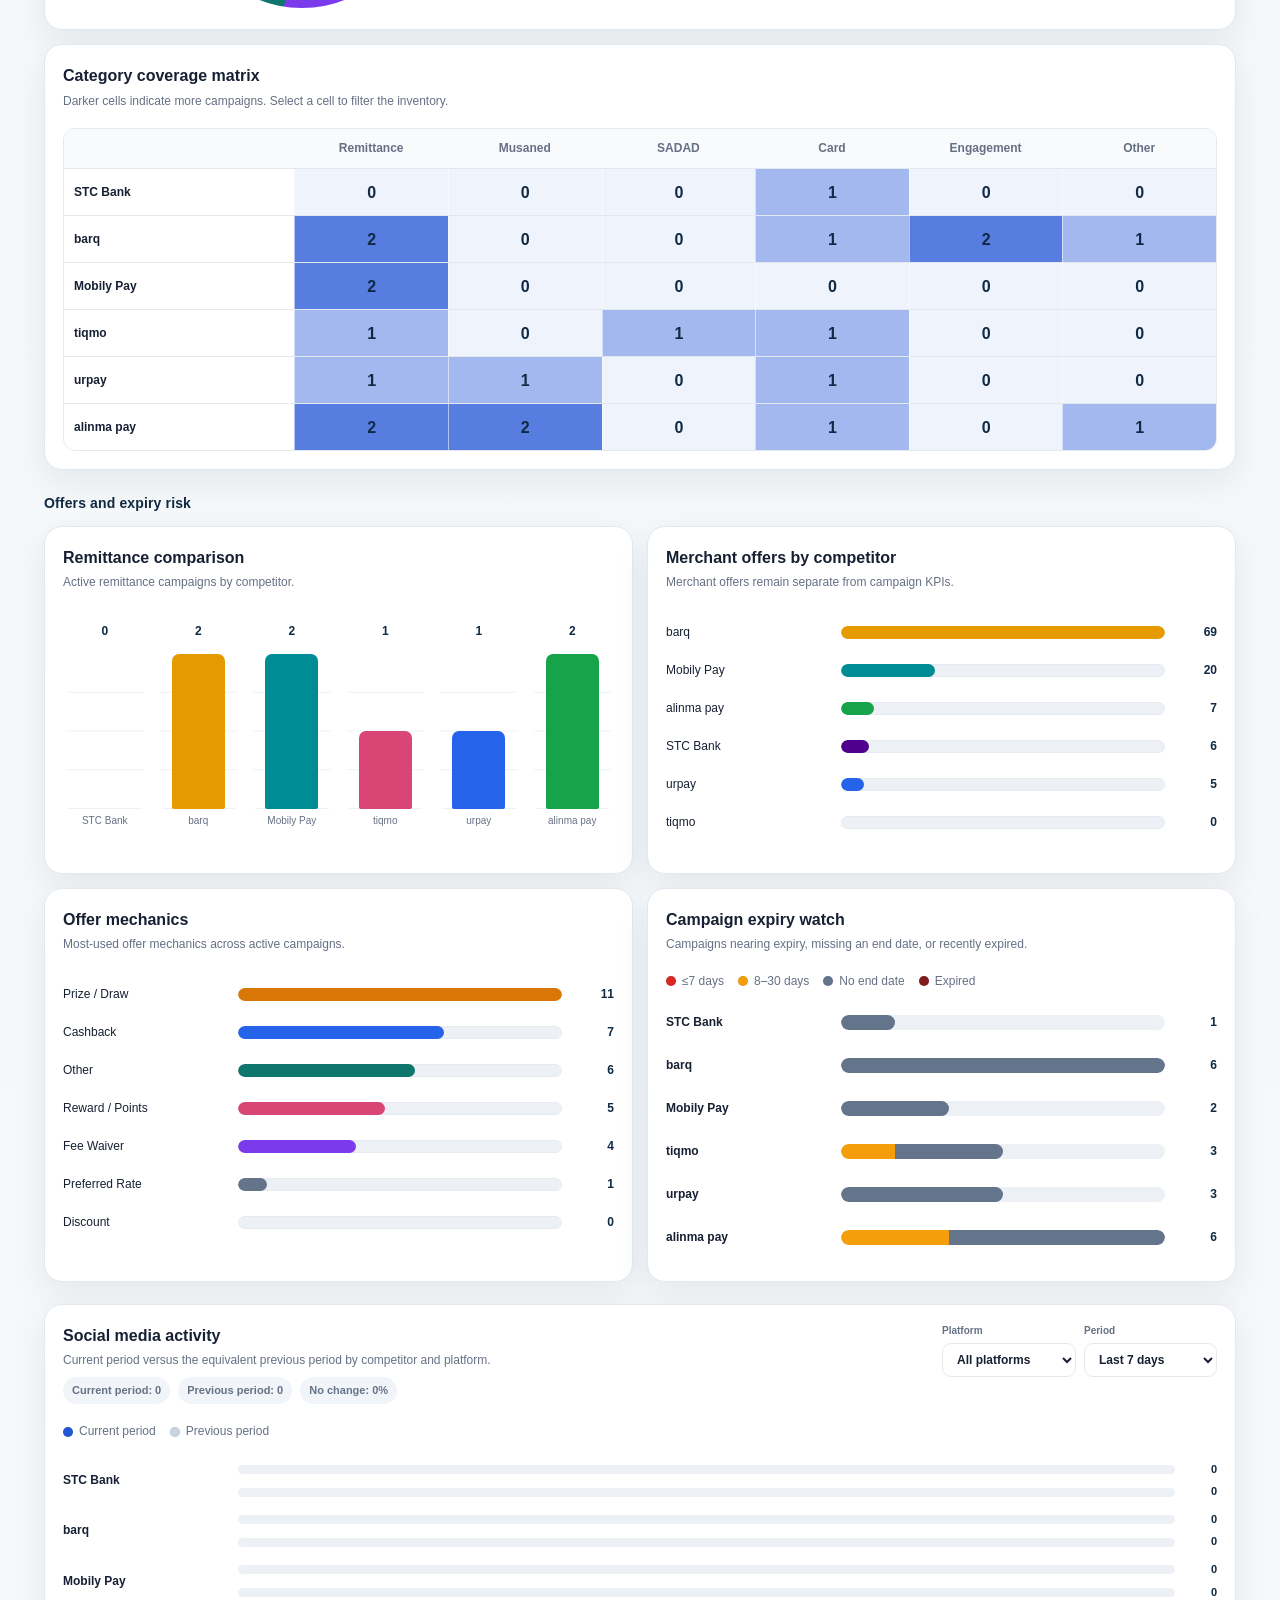
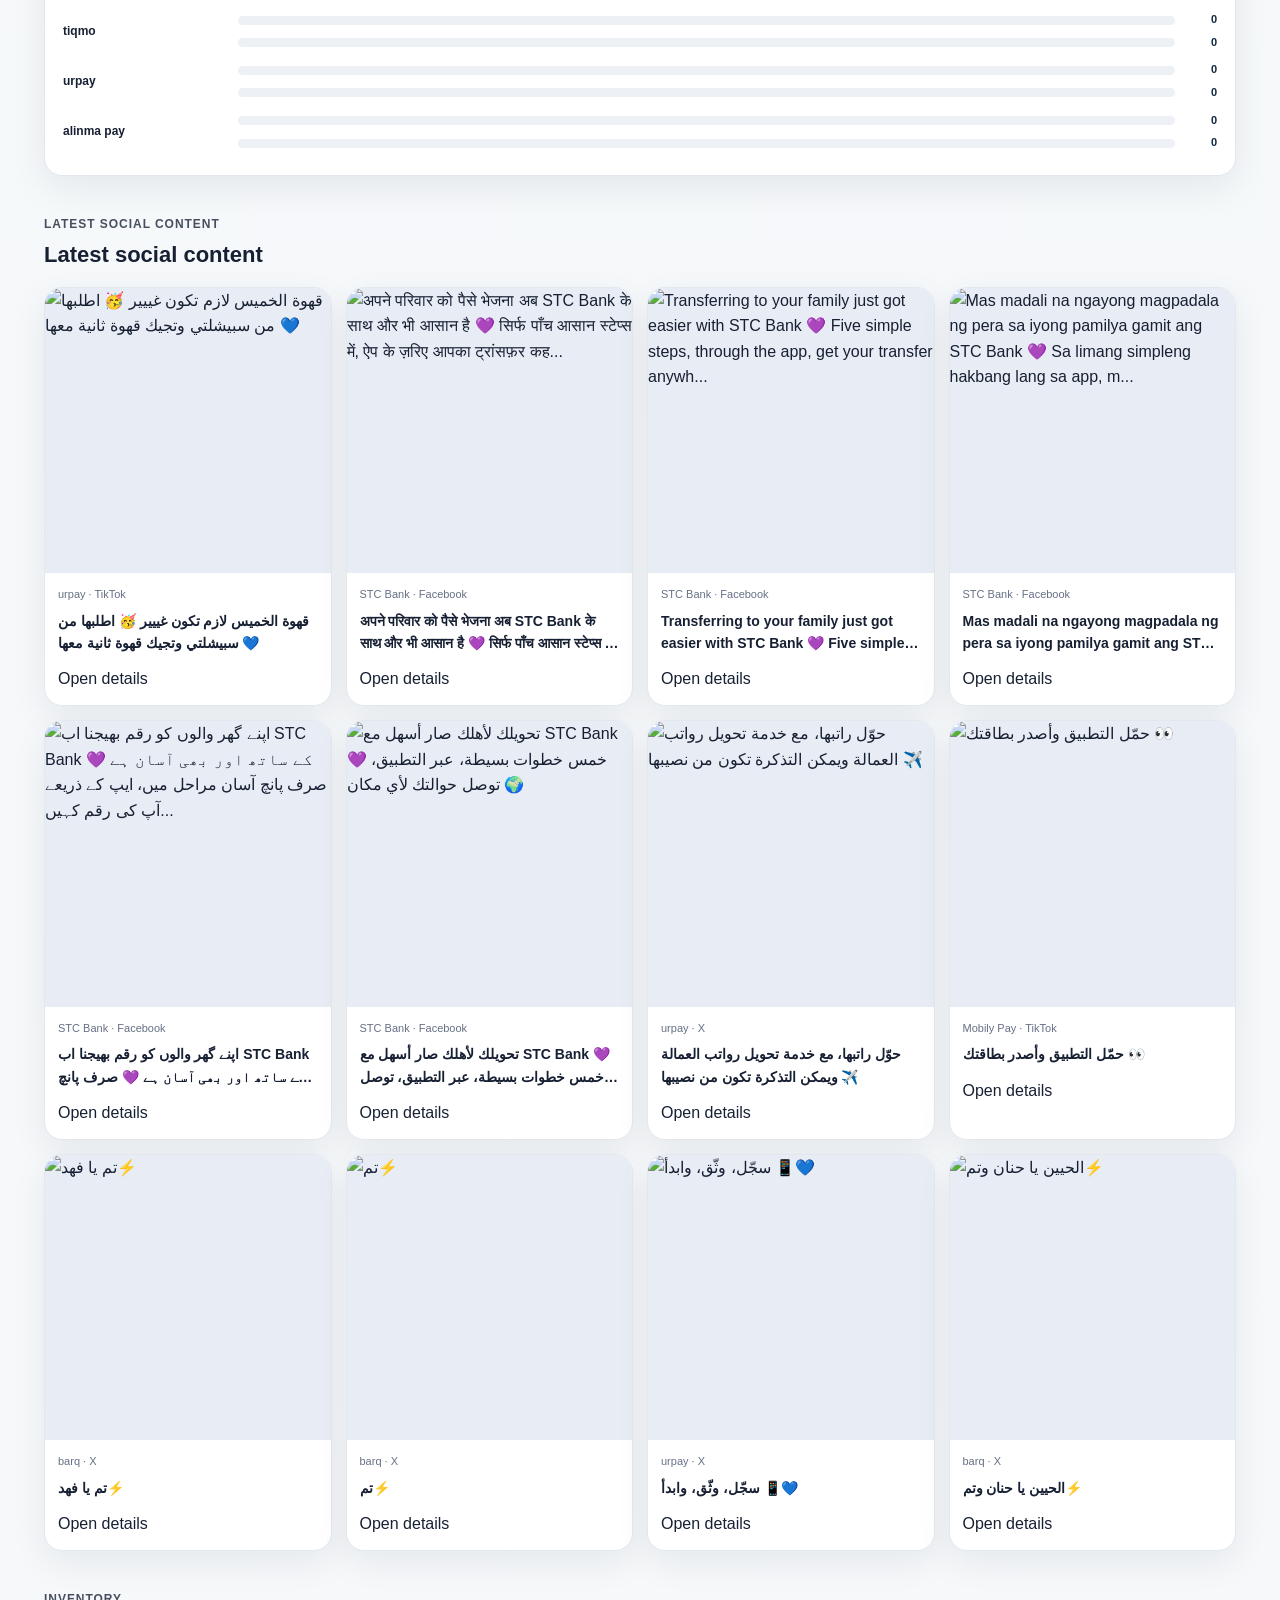
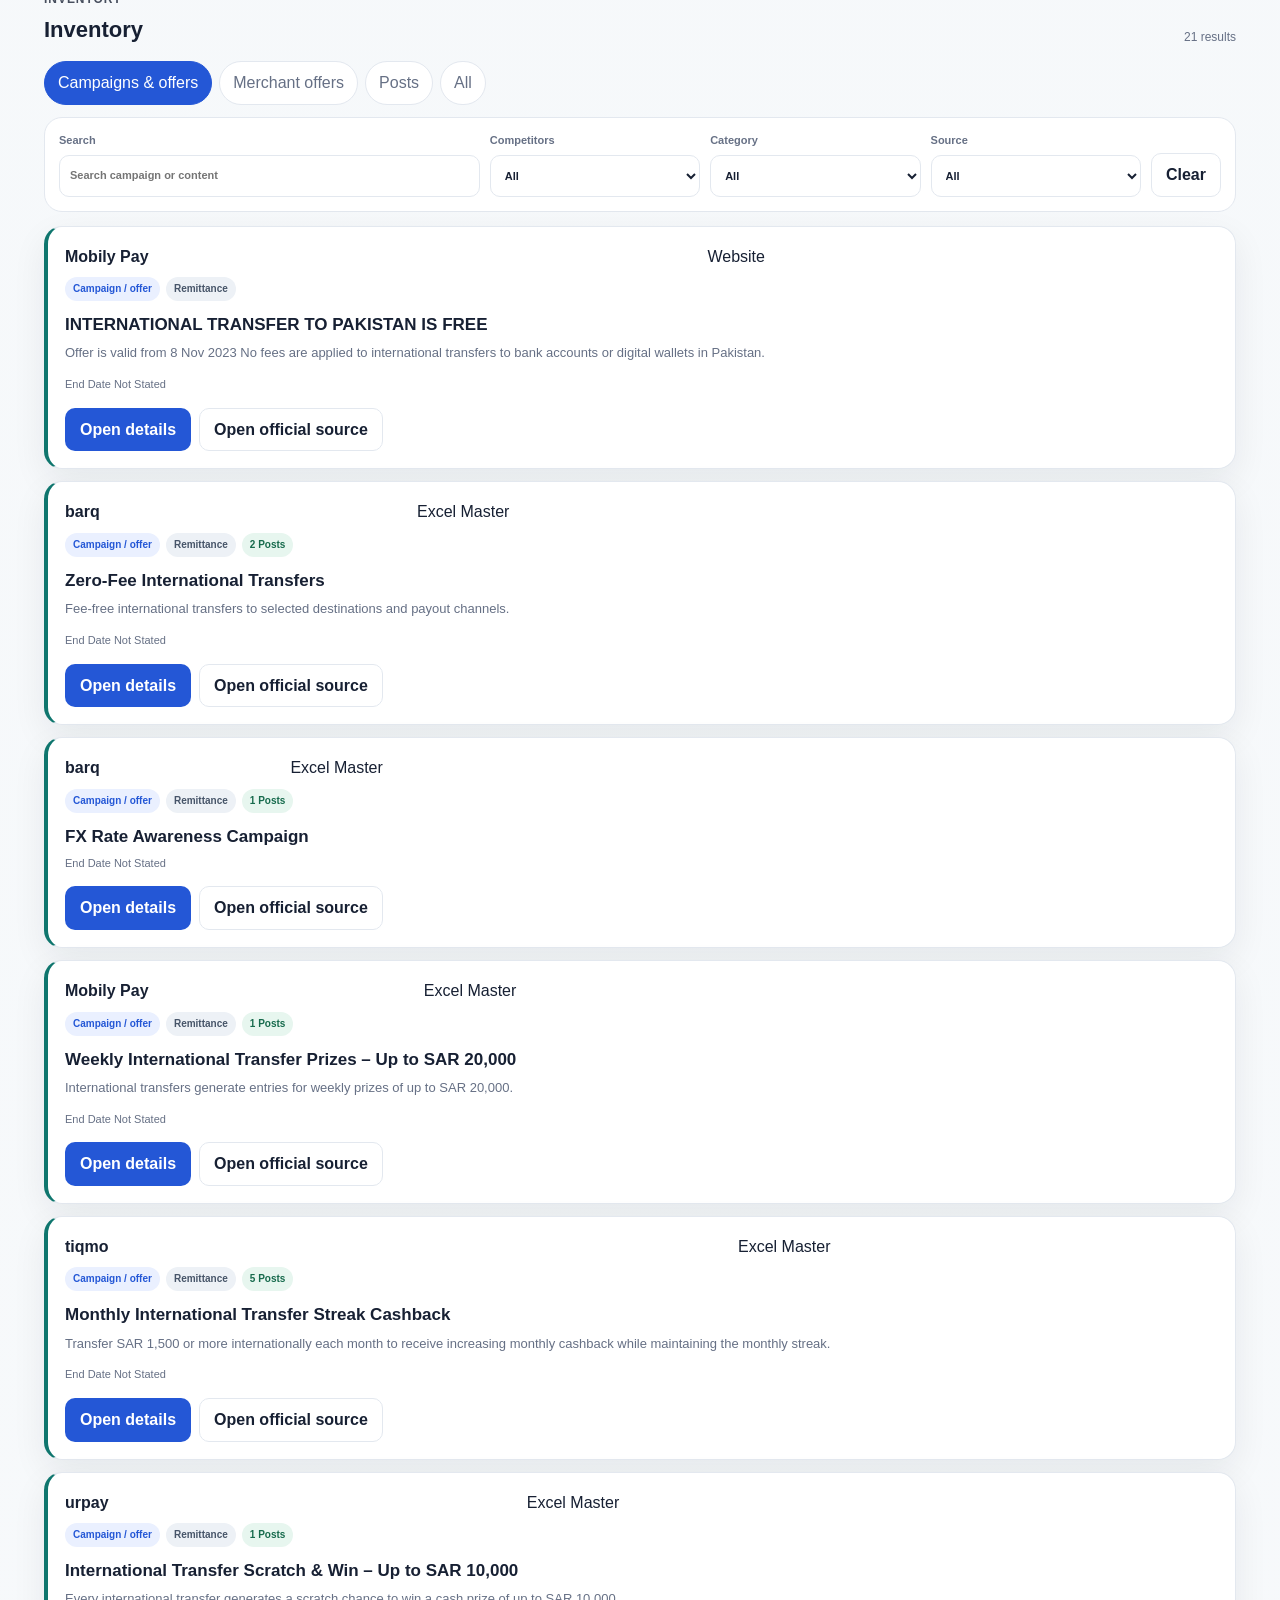
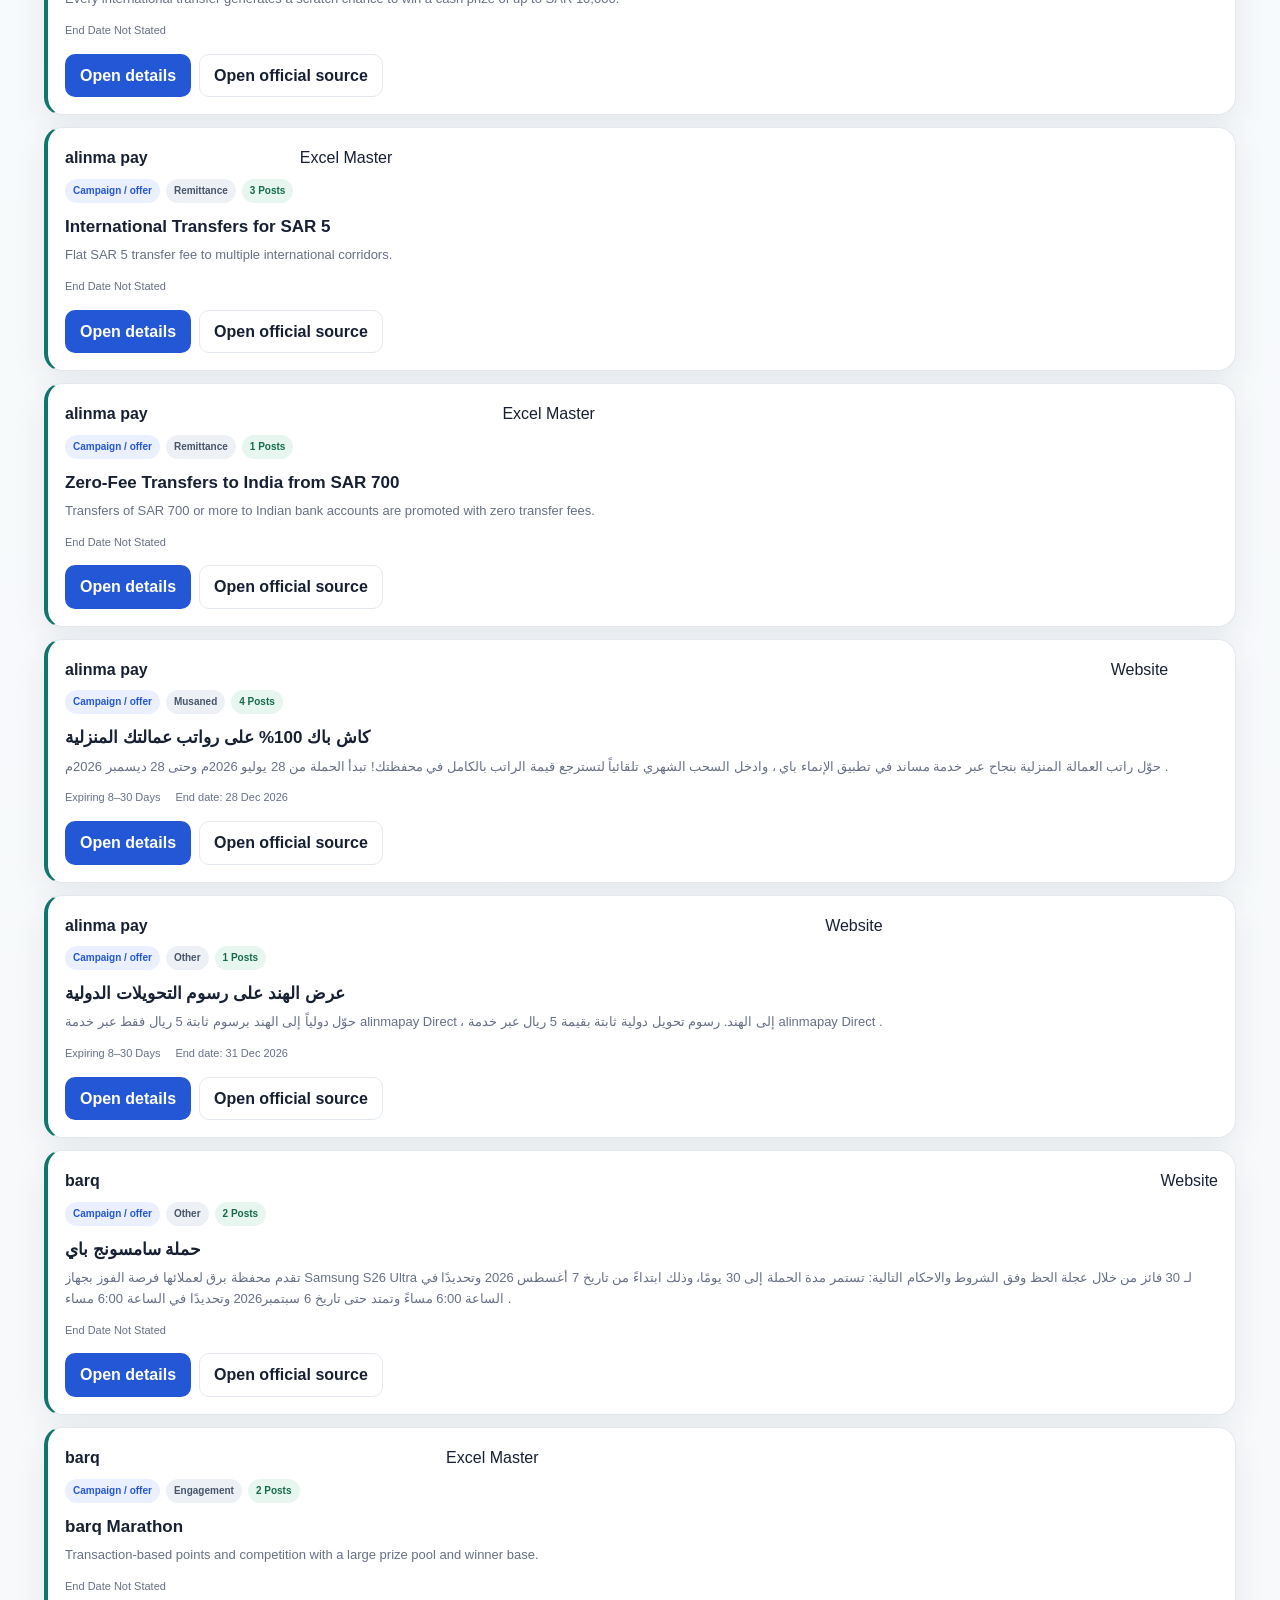
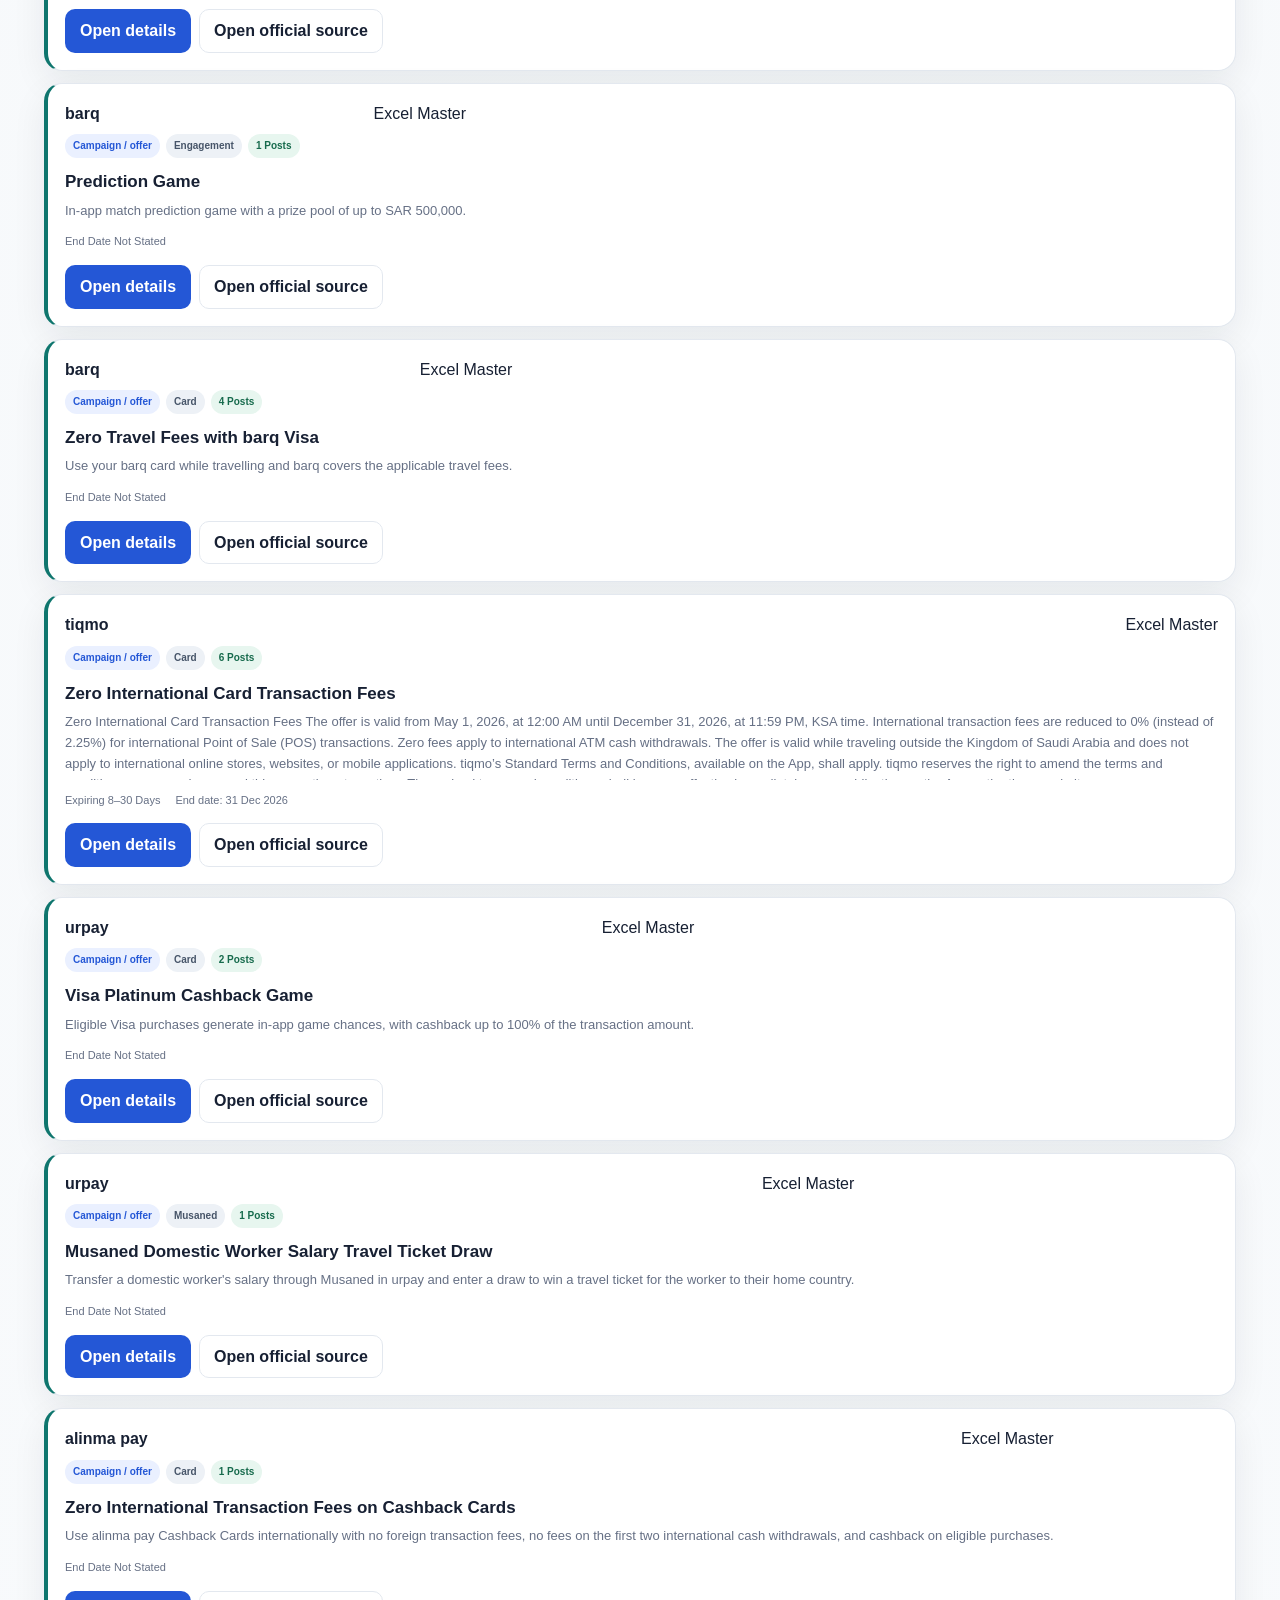
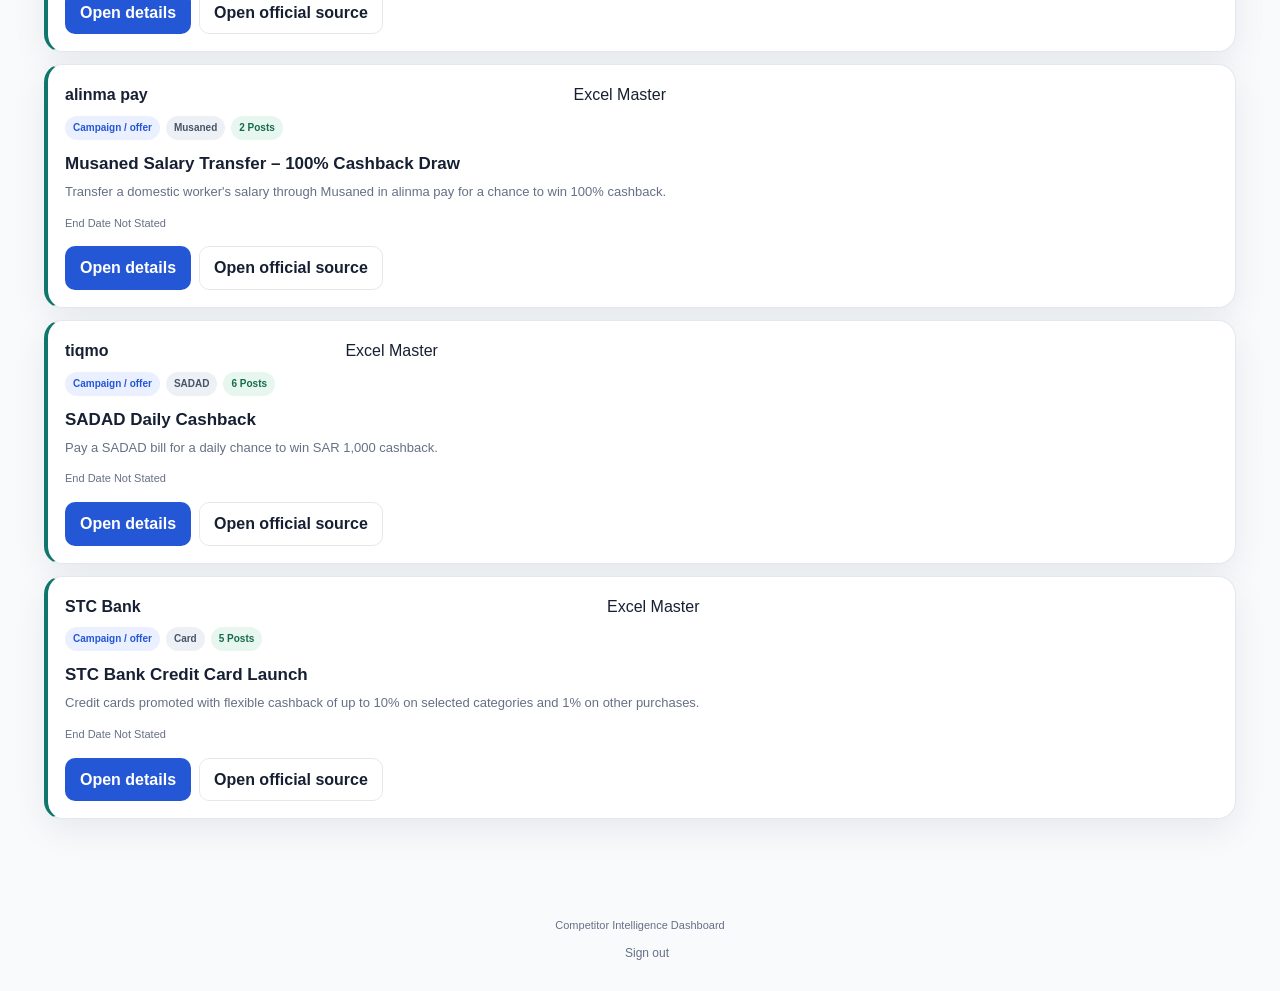
==== commit 0659c233: "Add files via upload" ====
--- a/index.html
+++ b/index.html
@@ -1,16 +1,17 @@
-<!DOCTYPE html><html lang="en" dir="ltr"><head><meta charset="UTF-8"><meta name="viewport" content="width=device-width,initial-scale=1.0"><title>Competitor Intelligence Dashboard</title><link rel="stylesheet" href="assets/styles.css?v=5.11.0"></head>
+<!DOCTYPE html><html lang="en" dir="ltr"><head><meta charset="UTF-8"><meta name="viewport" content="width=device-width,initial-scale=1.0"><title>Competitor Intelligence Dashboard</title><link rel="stylesheet" href="assets/styles.css?v=5.12.0"></head>
 <body><header class="site-header"><div class="site-header__inner"><a class="brand" href="index.html"><span class="brand__mark">CI</span><span><strong data-i18n="appTitle"></strong><small data-i18n="appSubtitle"></small></span></a><div class="header-actions"><a class="button button--secondary" href="review.html" data-i18n="reviewCenter" data-admin-only hidden></a><button id="add-campaign" class="button button--primary" data-i18n="addCampaign"></button><a class="button button--secondary" href="competitor_campaigns_latest.xlsx" download data-report-download data-i18n="downloadFullReport"></a><button class="language-button" data-language-toggle></button></div></div></header>
 <main class="page-shell"><div id="loading" class="loading-state"><span class="spinner"></span><span data-i18n="loading"></span></div><div id="error"></div><div id="content" hidden>
-<section class="hero hero--executive"><div><span class="eyebrow" data-i18n="marketAnalysis"></span><h1 data-i18n="appTitle"></h1><p data-i18n="appSubtitle"></p><div class="hero-notes"><span><strong data-i18n="dataBasis"></strong> · <span data-i18n="dataBasisText"></span></span><span><strong data-i18n="excelAligned"></strong> · <span data-i18n="excelAlignedText"></span></span></div></div><div class="hero__meta"><button id="refresh-all" type="button" class="button refresh-button" data-i18n="checkAllNow" data-refresh-control="true" data-admin-only hidden></button><span id="data-freshness" class="meta-chip"></span><span id="last-check" class="meta-chip" data-admin-only hidden></span><span id="inventory-meta" class="meta-chip"></span></div></section>
+<section id="overview" class="hero hero--executive"><div><span class="eyebrow" data-i18n="marketAnalysis"></span><h1 data-i18n="appTitle"></h1><p data-i18n="appSubtitle"></p><div class="hero-notes"><span><strong data-i18n="dataBasis"></strong> · <span data-i18n="dataBasisText"></span></span><span><strong data-i18n="excelAligned"></strong> · <span data-i18n="excelAlignedText"></span></span></div></div><div class="hero__meta"><button id="refresh-all" type="button" class="button refresh-button" data-i18n="checkAllNow" data-refresh-control="true" data-admin-only hidden></button><span id="data-freshness" class="meta-chip"></span><span id="last-check" class="meta-chip" data-admin-only hidden></span><span id="inventory-meta" class="meta-chip"></span></div></section>
+<nav class="section-nav" aria-label="Page sections"><a href="#overview" data-i18n="overviewNav"></a><a href="#competitors" data-i18n="competitorsNav"></a><a href="#market-analytics" data-i18n="analyticsNav"></a><a href="#content-tabs" data-i18n="inventoryNav"></a></nav>
 <section id="admin-monitoring-tools" class="compact-drawers" hidden><details class="compact-drawer alert-drawer"><summary><span class="drawer-icon">🔔</span><strong data-i18n="alerts"></strong><span id="alert-count" class="count-badge"></span></summary><div class="drawer-body"><div class="drawer-actions"><span data-i18n="alertsHint"></span><button id="mark-reviewed" class="button button--secondary" data-i18n="markReviewed"></button></div><div id="alerts-list" class="alert-list"></div></div></details><details class="compact-drawer source-drawer"><summary><span class="drawer-icon">◉</span><strong data-i18n="sourceHealth"></strong><span id="source-health-summary" class="status-summary"></span></summary><div class="drawer-body"><p class="drawer-description" data-i18n="sourceHealthHint"></p><div id="verification-timing" class="verification-timing" data-admin-only hidden></div><div id="source-list" class="source-list"></div></div></details><details class="compact-drawer refresh-drawer"><summary><span class="drawer-icon">↻</span><strong data-i18n="refreshHistory"></strong></summary><div class="drawer-body"><div id="refresh-history-list" class="refresh-history-list"></div></div></details></section>
 <section class="section"><div id="kpi-grid" class="kpi-grid"></div></section>
-<section class="section campaign-overview-section"><div class="section-heading"><div><span class="eyebrow" data-i18n="featuredCampaigns"></span><h2 data-i18n="featuredCampaigns"></h2></div></div><div id="competitor-grid" class="competitor-grid competitor-grid--campaigns"></div></section>
+<section id="competitors" class="section campaign-overview-section"><div class="section-heading"><div><span class="eyebrow" data-i18n="competitors"></span><h2 data-i18n="exploreCompetitors"></h2><p data-i18n="exploreCompetitorsHint"></p></div></div><div id="competitor-grid" class="competitor-grid competitor-grid--campaigns"></div></section>
 <section class="section"><div class="section-heading"><div><span class="eyebrow" data-i18n="aiSummary"></span><h2 data-i18n="aiSummary"></h2></div></div><div id="ai-summary" class="summary-grid"></div></section>
 <section class="section decision-signals"><div class="decision-signal"><header><div><span class="eyebrow" data-i18n="expiryRisk"></span><h2 data-i18n="upcomingExpiries7d"></h2></div><span id="upcoming-expiry-count" class="count-badge"></span></header><div id="upcoming-expiries" class="decision-list"></div></div><div class="decision-signal"><header><div><span class="eyebrow" data-i18n="marketAnalysis"></span><h2 data-i18n="recentMarketChanges"></h2></div><span data-i18n="verifiedChangesOnly" class="signal-note"></span></header><div id="recent-market-changes" class="decision-list"></div></div></section>
 <section id="market-analytics" class="section analytics-section"><div class="section-heading analytics-heading"><div><span class="eyebrow" data-i18n="marketAnalytics"></span><h2 data-i18n="marketAnalytics"></h2></div></div>
 <div class="analytics-group"><h3 class="analytics-group__title" data-i18n="campaigns"></h3><div class="chart-grid">
 <article class="chart-card"><header><div><h3 data-i18n="campaignsByCompetitor"></h3><p data-i18n="campaignsByCompetitorNote"></p></div></header><div id="campaigns-chart" class="chart-body"></div></article>
-<article class="chart-card"><header><div><h3 id="campaign-changes-title" data-i18n="campaignChanges"></h3><p id="campaign-changes-note"></p></div><div class="chart-toolbar"><label><span data-i18n="chartPeriod"></span><select id="campaign-change-period-filter"><option value="7" data-i18n="last7Days"></option><option value="14" data-i18n="last14Days"></option><option value="30" data-i18n="last30Days" selected></option></select></label></div></header><div id="changes-chart" class="chart-body"></div></article>
+<article class="chart-card"><header><div><h3 id="campaign-changes-title" data-i18n="campaignChanges"></h3><p id="campaign-changes-note"></p></div><div class="chart-toolbar chart-toolbar--period"><label><span data-i18n="chartPeriod"></span><select id="campaign-change-period-filter"><option value="7" data-i18n="last7Days"></option><option value="14" data-i18n="last14Days"></option><option value="30" data-i18n="last30Days" selected></option><option value="custom" data-i18n="customPeriod"></option></select></label><div id="campaign-custom-period" class="custom-period" hidden><label><span data-i18n="fromDate"></span><input id="campaign-period-from" type="date"></label><label><span data-i18n="toDate"></span><input id="campaign-period-to" type="date"></label><button id="campaign-period-apply" type="button" class="button button--secondary" data-i18n="applyPeriod"></button></div></div></header><div id="changes-chart" class="chart-body"></div></article>
 <article class="chart-card chart-card--full"><header><div><h3 data-i18n="campaignCategoryDistribution"></h3><p data-i18n="campaignCategoryDistributionNote"></p></div></header><div id="category-chart" class="chart-body"></div></article>
 <article class="chart-card chart-card--full"><header><div><h3 data-i18n="competitiveMatrix"></h3><p data-i18n="coverageMatrixNote"></p></div></header><div id="coverage-matrix" class="chart-body chart-body--scroll"></div></article>
 </div></div>
@@ -25,4 +26,4 @@
 
 <section class="section"><div class="section-heading"><div><span class="eyebrow" data-i18n="latestMedia"></span><h2 data-i18n="latestMedia"></h2></div></div><div id="media-grid" class="media-grid"></div></section>
 <section class="section"><div class="section-heading"><div><span class="eyebrow" data-i18n="inventory"></span><h2 data-i18n="inventory"></h2></div><span id="result-count" class="result-meta"></span></div><div class="tabs" id="content-tabs"><button class="tab is-active" data-type="campaign" data-i18n="campaigns"></button><button class="tab" data-type="merchant_offer" data-i18n="merchantOffers"></button><button class="tab" data-type="posts" data-i18n="posts"></button><button class="tab" data-type="review" data-i18n="review" data-admin-only hidden></button><button class="tab" data-type="all" data-i18n="all"></button></div><div id="bulk-review" class="bulk-review" hidden></div><div class="filter-panel"><div class="filter-grid"><label><span data-i18n="search"></span><input id="search" type="search" data-i18n-placeholder="searchPlaceholder"></label><label><span data-i18n="competitors"></span><select id="competitor-filter"></select></label><label><span data-i18n="category"></span><select id="category-filter"></select></label><label><span data-i18n="source"></span><select id="source-filter"></select></label><label data-admin-only hidden><span data-i18n="reviewReason"></span><select id="review-reason-filter"></select></label><button id="clear-filters" class="button button--ghost" data-i18n="clear"></button></div></div><div id="item-list" class="item-list"></div><button id="load-more" type="button" class="button button--secondary load-more" data-i18n="loadMore" hidden></button></section>
-</div></main><footer class="footer"><div class="footer__brand">Competitor Intelligence Dashboard</div><details id="admin-tools" class="admin-tools"><summary data-i18n="adminTools"></summary><div class="admin-tools__menu"><button id="delta-export" type="button" data-i18n="deltaExport"></button><button id="export-edits" type="button" data-i18n="exportEdits"></button><button id="import-edits" type="button" data-i18n="importEdits"></button><input id="import-file" type="file" accept="application/json" hidden></div></details><a class="footer-signout" href="/__logout" data-i18n="signOut"></a></footer><script src="assets/common.js?v=5.11.0" defer></script><script src="assets/index.js?v=5.11.0" defer></script></body></html>
+</div></main><footer class="footer"><div class="footer__brand">Competitor Intelligence Dashboard</div><details id="admin-tools" class="admin-tools"><summary data-i18n="adminTools"></summary><div class="admin-tools__menu"><button id="delta-export" type="button" data-i18n="deltaExport"></button><button id="export-edits" type="button" data-i18n="exportEdits"></button><button id="import-edits" type="button" data-i18n="importEdits"></button><input id="import-file" type="file" accept="application/json" hidden></div></details><a class="footer-signout" href="/__logout" data-i18n="signOut"></a></footer><script src="assets/common.js?v=5.12.0" defer></script><script src="assets/index.js?v=5.12.0" defer></script></body></html>
--- a/assets/styles.css
+++ b/assets/styles.css
@@ -49,6 +49,7 @@
 .competitor-hero__actions select { min-height: 42px; border: 0; border-radius: 10px; padding: 0 12px; }
 .eyebrow { font-size: 12px; font-weight: 800; letter-spacing: .08em; text-transform: uppercase; opacity: .78; }
 .meta-chip, .status-chip { padding: 8px 11px; border-radius: 999px; background: rgba(255,255,255,.14); color: #fff; font-size: 12px; white-space: nowrap; }
+.meta-chip--warning { background: rgba(245,158,11,.30); }
 .status-chip--success { background: rgba(16,185,129,.24); }
 .status-chip--warning { background: rgba(245,158,11,.28); }
 .notice-grid { display: grid; grid-template-columns: repeat(2, minmax(0,1fr)); gap: 12px; margin: 18px 0; }
@@ -86,6 +87,44 @@
 .chart-legend { display: flex; gap: 14px; flex-wrap: wrap; font-size: 12px; color: var(--muted); }
 .chart-legend span { display: inline-flex; gap: 6px; align-items: center; }
 .chart-legend i { width: 10px; height: 10px; border-radius: 99px; background: var(--legend-color); }
+.donut-layout { display:grid; grid-template-columns:minmax(190px,.85fr) minmax(260px,1.15fr); align-items:center; gap:28px; }
+.donut-chart { width:min(240px,100%); aspect-ratio:1; margin:auto; border-radius:50%; display:grid; place-items:center; background:conic-gradient(var(--donut)); transform:scale(.92); opacity:0; transition:transform 650ms ease,opacity 450ms ease; }
+.is-chart-visible .donut-chart { transform:scale(1); opacity:1; }
+.donut-chart__center { width:58%; aspect-ratio:1; border-radius:50%; display:grid; place-content:center; text-align:center; background:var(--surface); box-shadow:0 4px 18px rgba(16,24,40,.10); }
+.donut-chart__center strong { font-size:30px; line-height:1; color:var(--navy); }
+.donut-chart__center span { margin-top:6px; color:var(--muted); font-size:10px; }
+.donut-legend { display:grid; gap:7px; }
+.donut-legend__row { display:grid; grid-template-columns:12px 1fr auto; align-items:center; gap:9px; width:100%; padding:8px; border:0; border-radius:9px; background:transparent; color:inherit; text-align:start; }
+.donut-legend__row i { width:10px; height:10px; border-radius:50%; background:var(--legend-color); }
+.donut-legend__row span { font-size:12px; }
+.donut-legend__row strong { font-size:11px; font-variant-numeric:tabular-nums; }
+.donut-legend__row--interactive { cursor:pointer; }
+.donut-legend__row--interactive:hover { background:#f8fafc; }
+.column-chart { min-height:245px; display:flex; align-items:stretch; gap:10px; padding-top:10px; }
+.column-chart__item { flex:1; min-width:0; display:grid; grid-template-rows:24px 1fr 40px; align-items:end; gap:6px; padding:0 3px; border:0; background:transparent; color:inherit; text-align:center; }
+.column-chart__item strong { align-self:center; color:var(--navy); font-size:12px; font-variant-numeric:tabular-nums; }
+.column-chart__rail { position:relative; display:block; height:155px; border-radius:9px 9px 4px 4px; background:linear-gradient(to top,#edf1f6 1px,transparent 1px); background-size:100% 25%; overflow:hidden; }
+.column-chart__fill { position:absolute; inset-inline:16%; bottom:0; border-radius:7px 7px 2px 2px; background:var(--bar-color); transform:scaleY(0); transform-origin:bottom; transition:transform 720ms cubic-bezier(.2,.8,.2,1) var(--chart-delay,0ms); }
+.is-chart-visible .column-chart__fill { transform:scaleY(1); }
+.column-chart__item small { align-self:start; overflow:hidden; color:var(--muted); font-size:10px; line-height:1.2; text-overflow:ellipsis; }
+.column-chart__item--interactive { cursor:pointer; border-radius:9px; }
+.column-chart__item--interactive:hover { background:#f8fafc; }
+.decision-signals { display:grid; grid-template-columns:repeat(2,minmax(0,1fr)); gap:14px; }
+.decision-signal { min-width:0; padding:18px; border:1px solid var(--border); border-radius:var(--radius); background:var(--surface); box-shadow:var(--shadow); }
+.decision-signal header { display:flex; align-items:flex-start; justify-content:space-between; gap:14px; margin-bottom:12px; }
+.decision-signal h2 { margin:2px 0 0; font-size:18px; }
+.signal-note { color:var(--muted); font-size:10px; font-weight:700; }
+.decision-list { display:grid; gap:7px; }
+.decision-row { display:grid; grid-template-columns:34px minmax(0,1fr) auto; align-items:center; gap:10px; padding:9px; border:1px solid transparent; border-radius:11px; background:var(--surface-soft); }
+.decision-row:hover { border-color:#cbd8f0; background:#f3f7ff; }
+.decision-row__marker { width:30px; height:30px; display:grid; place-items:center; border-radius:9px; font-size:12px; font-weight:900; }
+.decision-row__marker--expiry,.decision-row__marker--expired { color:#b42318; background:#fff1f2; }
+.decision-row__marker--new { color:#087f5b; background:#e7f8f1; }
+.decision-row__marker--updated { color:#2457d6; background:#eaf0ff; }
+.decision-row__body { min-width:0; display:grid; }
+.decision-row__body strong { overflow:hidden; font-size:12px; text-overflow:ellipsis; white-space:nowrap; }
+.decision-row__body small,.decision-row__meta { color:var(--muted); font-size:10px; }
+.decision-row__meta { text-align:end; white-space:nowrap; }
 .matrix, .heatmap { min-width: 680px; }
 .matrix__row, .heatmap__row { display: grid; grid-template-columns: minmax(130px, 1.5fr) repeat(4, minmax(70px,1fr)); border-bottom: 1px solid var(--border); align-items: center; }
 .matrix__row > *, .heatmap__row > * { padding: 10px; text-align: center; font-size: 12px; }
@@ -424,10 +463,13 @@
   .bar-row, .stacked-row { grid-template-columns: minmax(88px,120px) 1fr 34px; gap: 7px; }
   .grouped-row { grid-template-columns: minmax(88px,120px) 1fr; gap: 7px; }
   .chart-body { min-height: 190px; }
+  .donut-layout,.decision-signals { grid-template-columns:1fr; }
+  .decision-row { grid-template-columns:34px minmax(0,1fr); }
+  .decision-row__meta { grid-column:2; text-align:start; }
 }
 
 @media (prefers-reduced-motion: reduce) {
-  .bar-row__fill, .stacked-bar__track, .grouped-bar__fill, .heatmap-cell { transition: none !important; transform: none !important; opacity: 1 !important; }
+  .bar-row__fill, .stacked-bar__track, .grouped-bar__fill, .heatmap-cell, .donut-chart, .column-chart__fill { transition: none !important; transform: none !important; opacity: 1 !important; }
   .chart-card { transition: none; }
 }
 
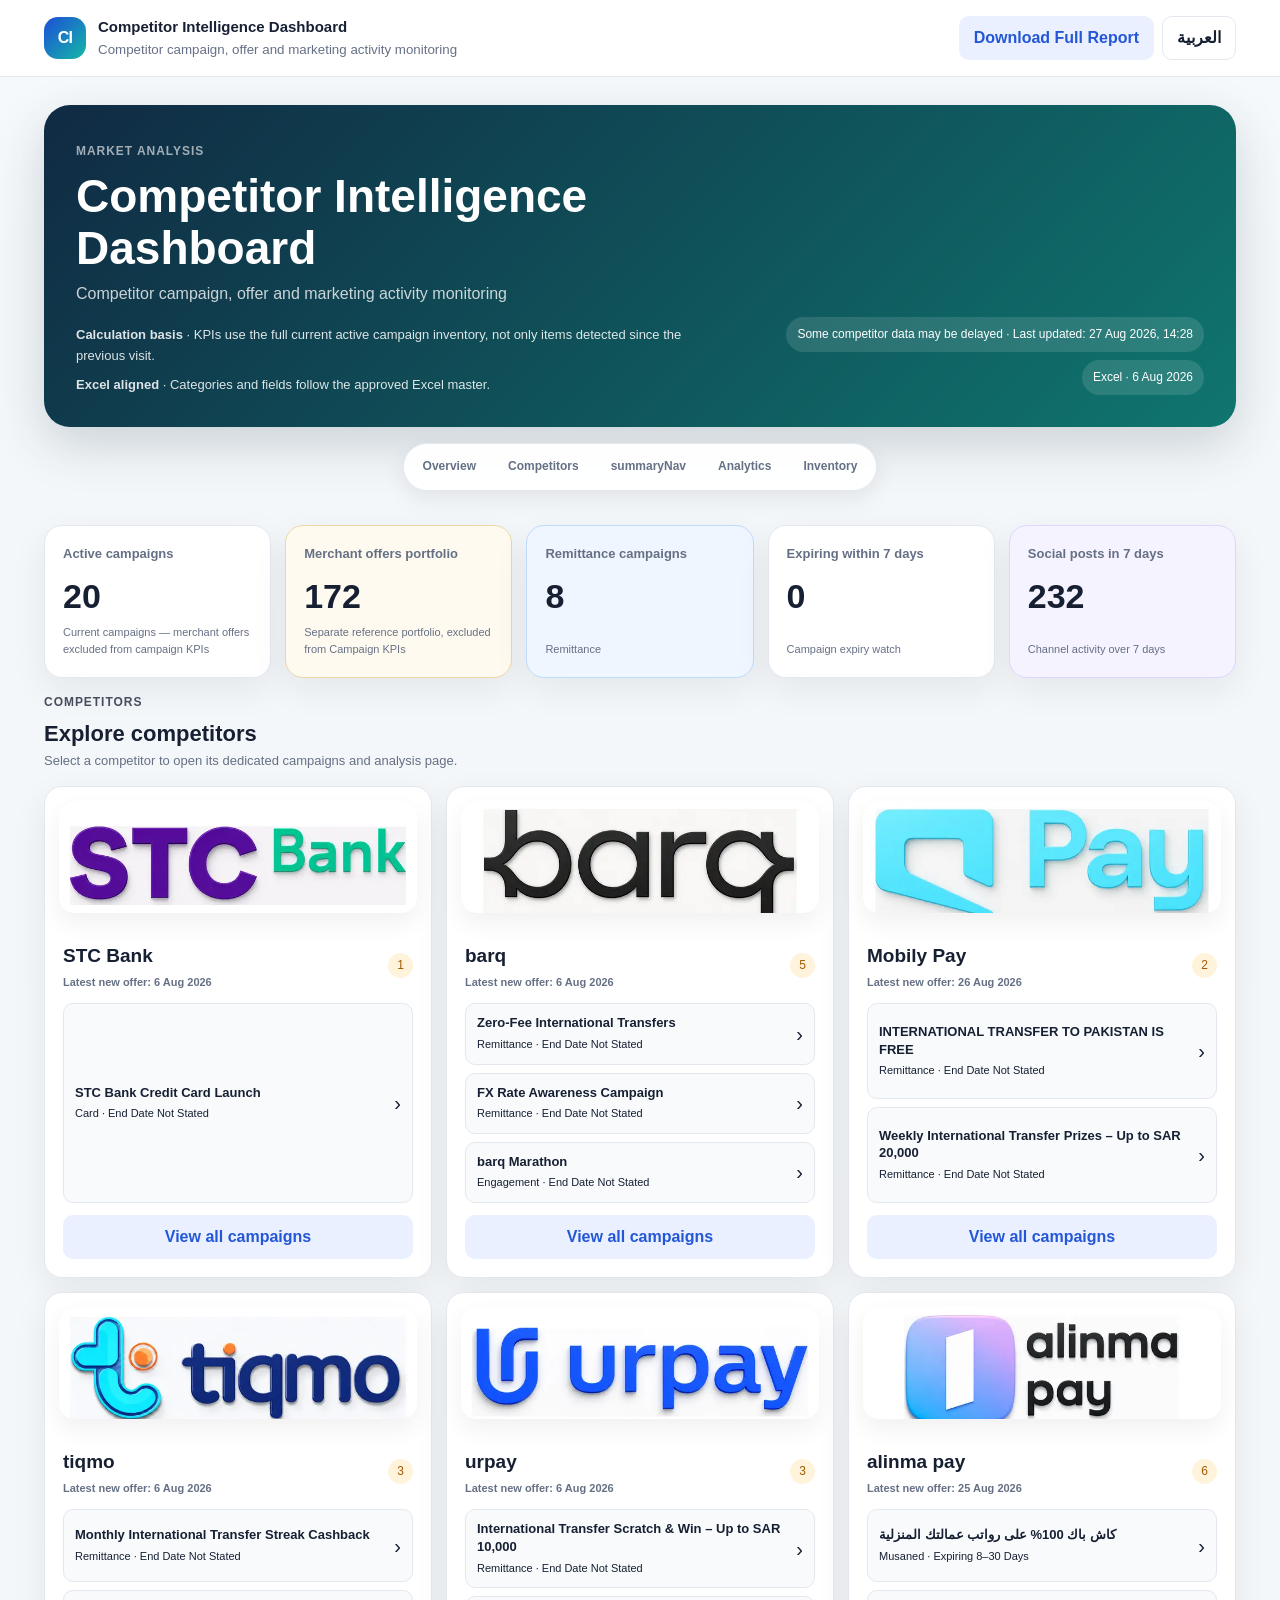
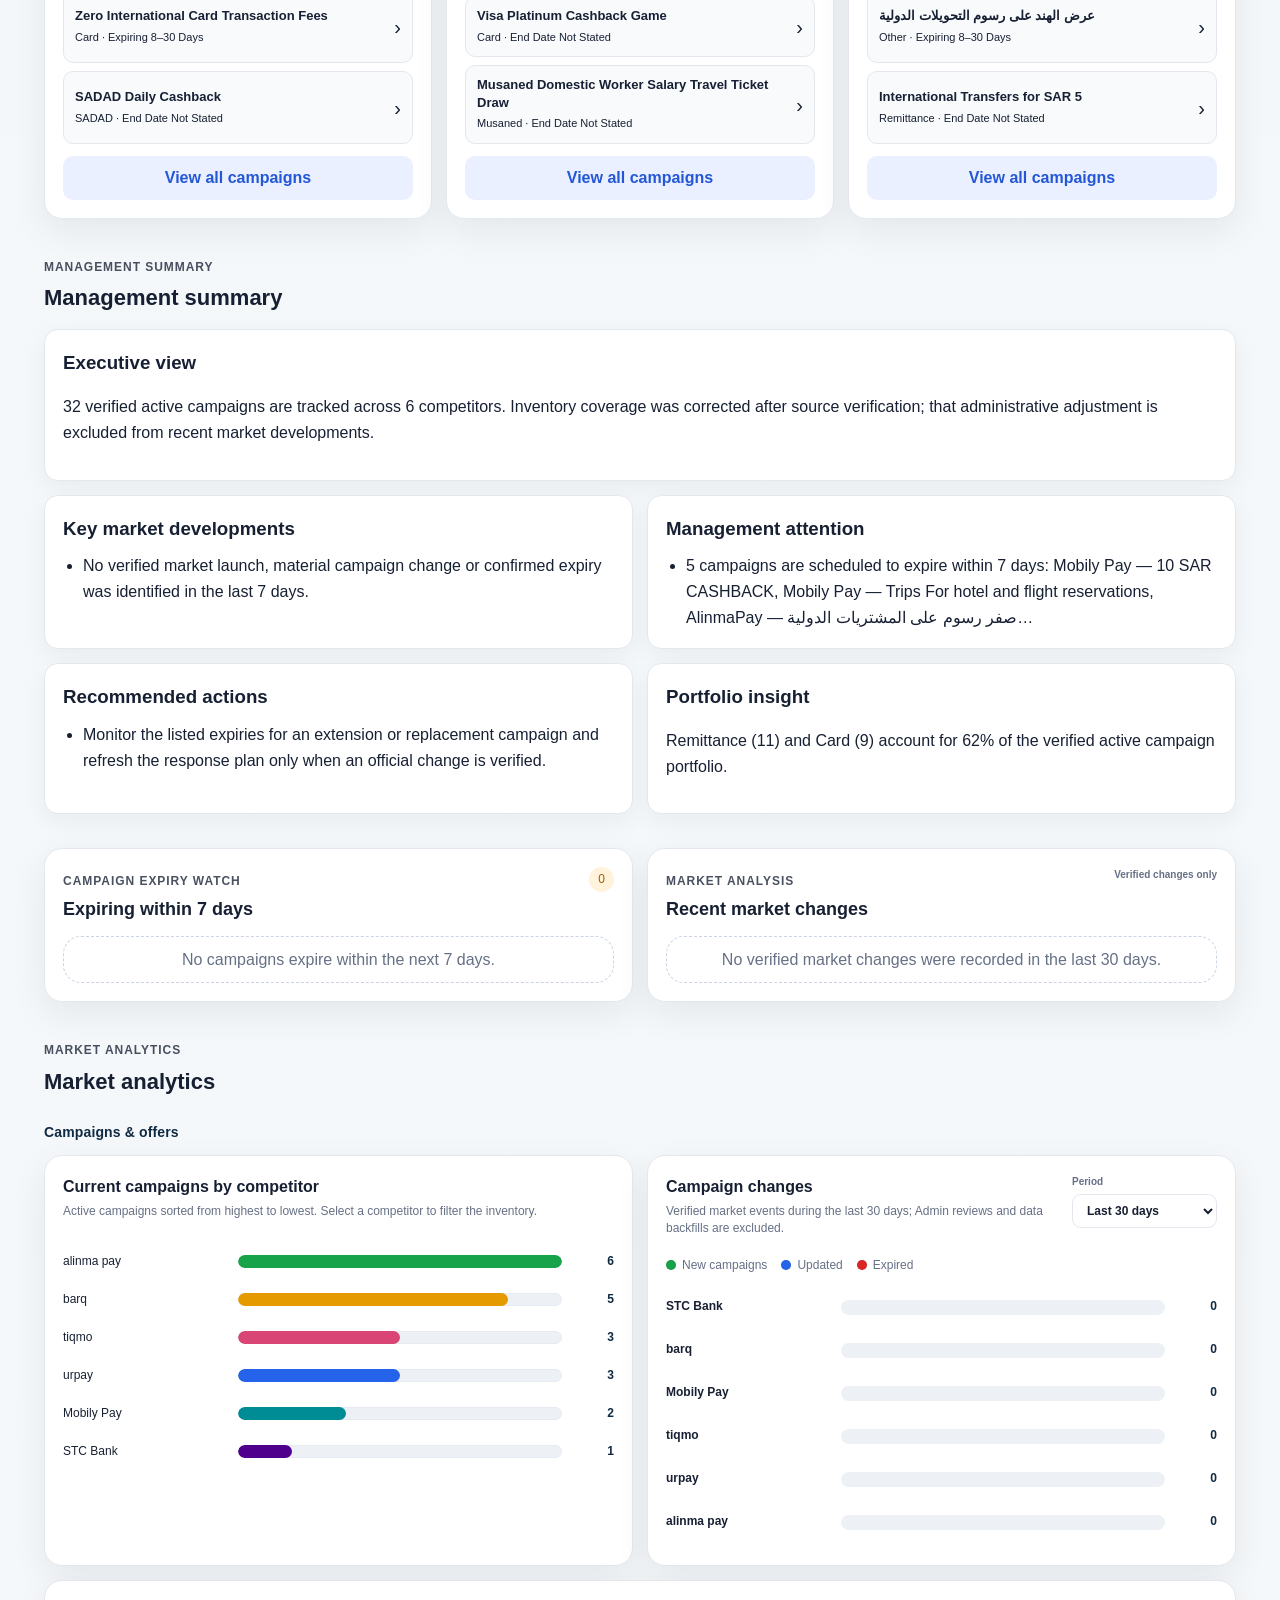
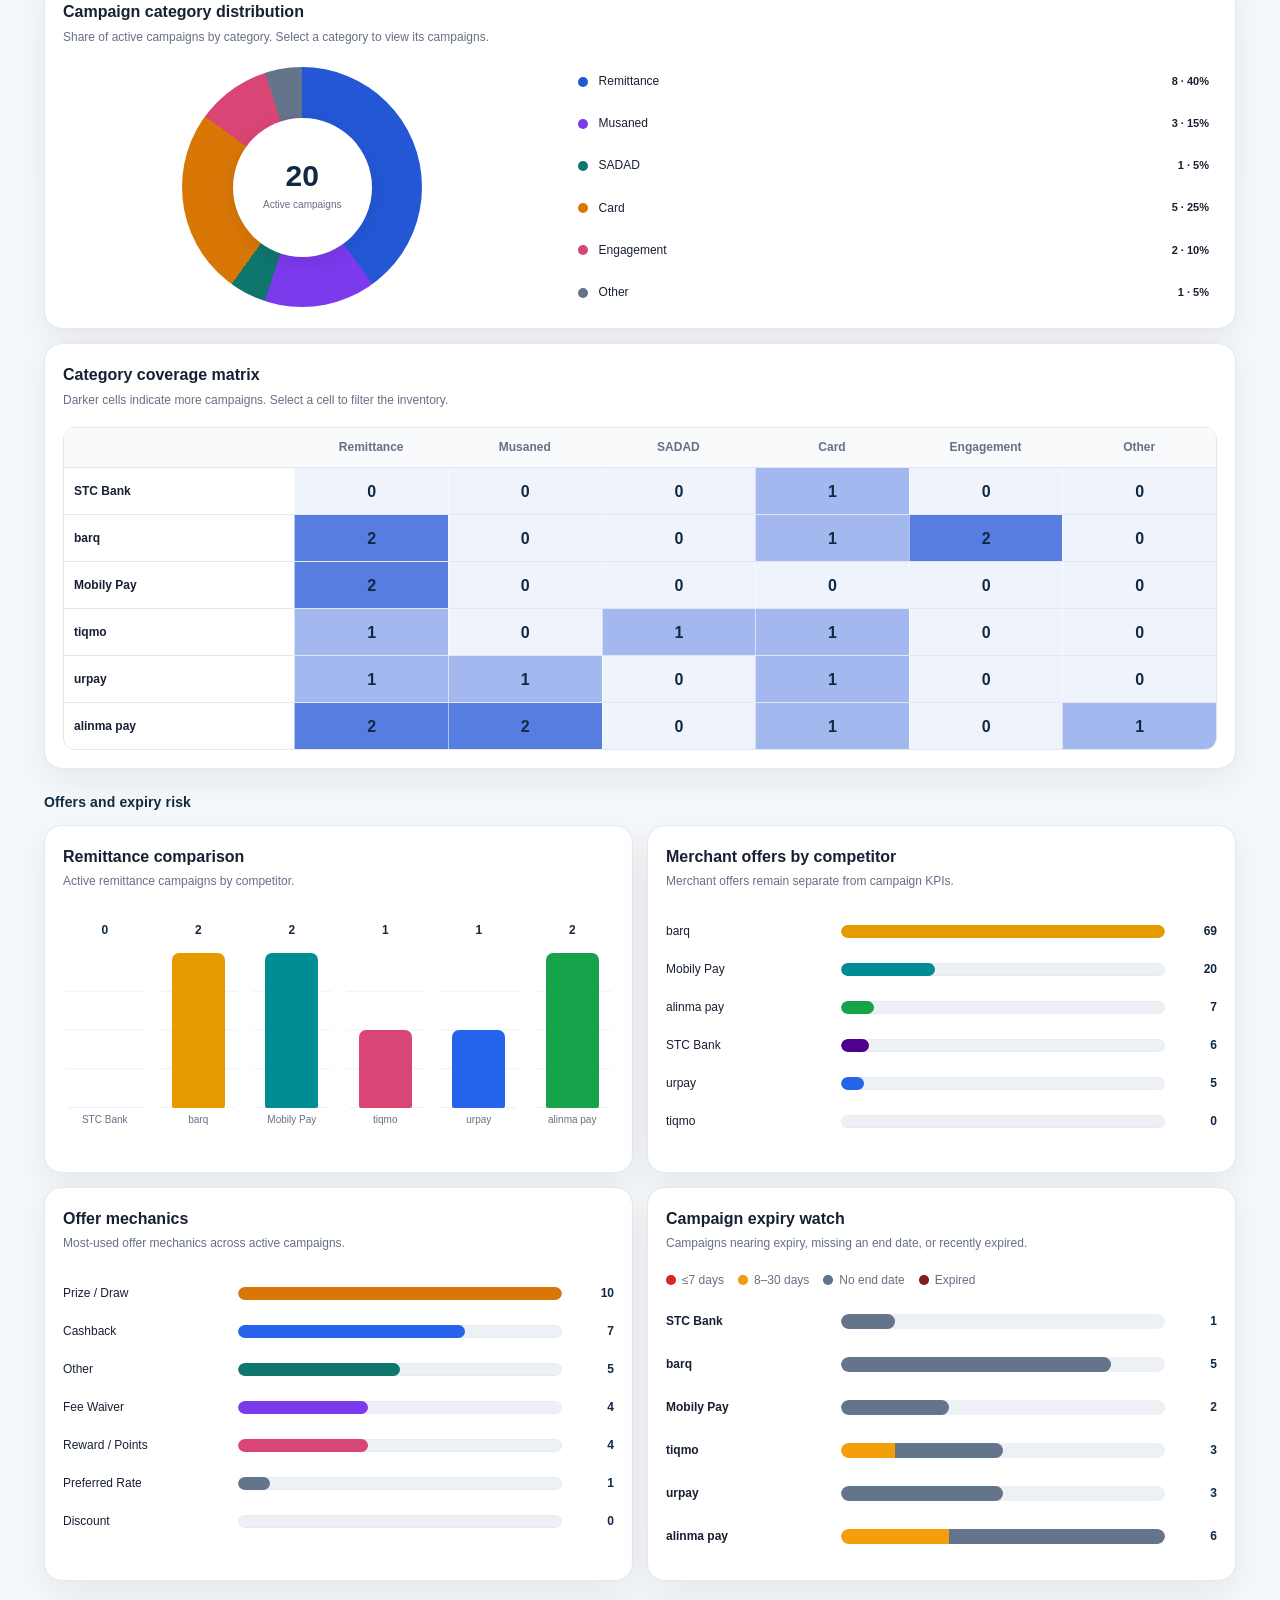
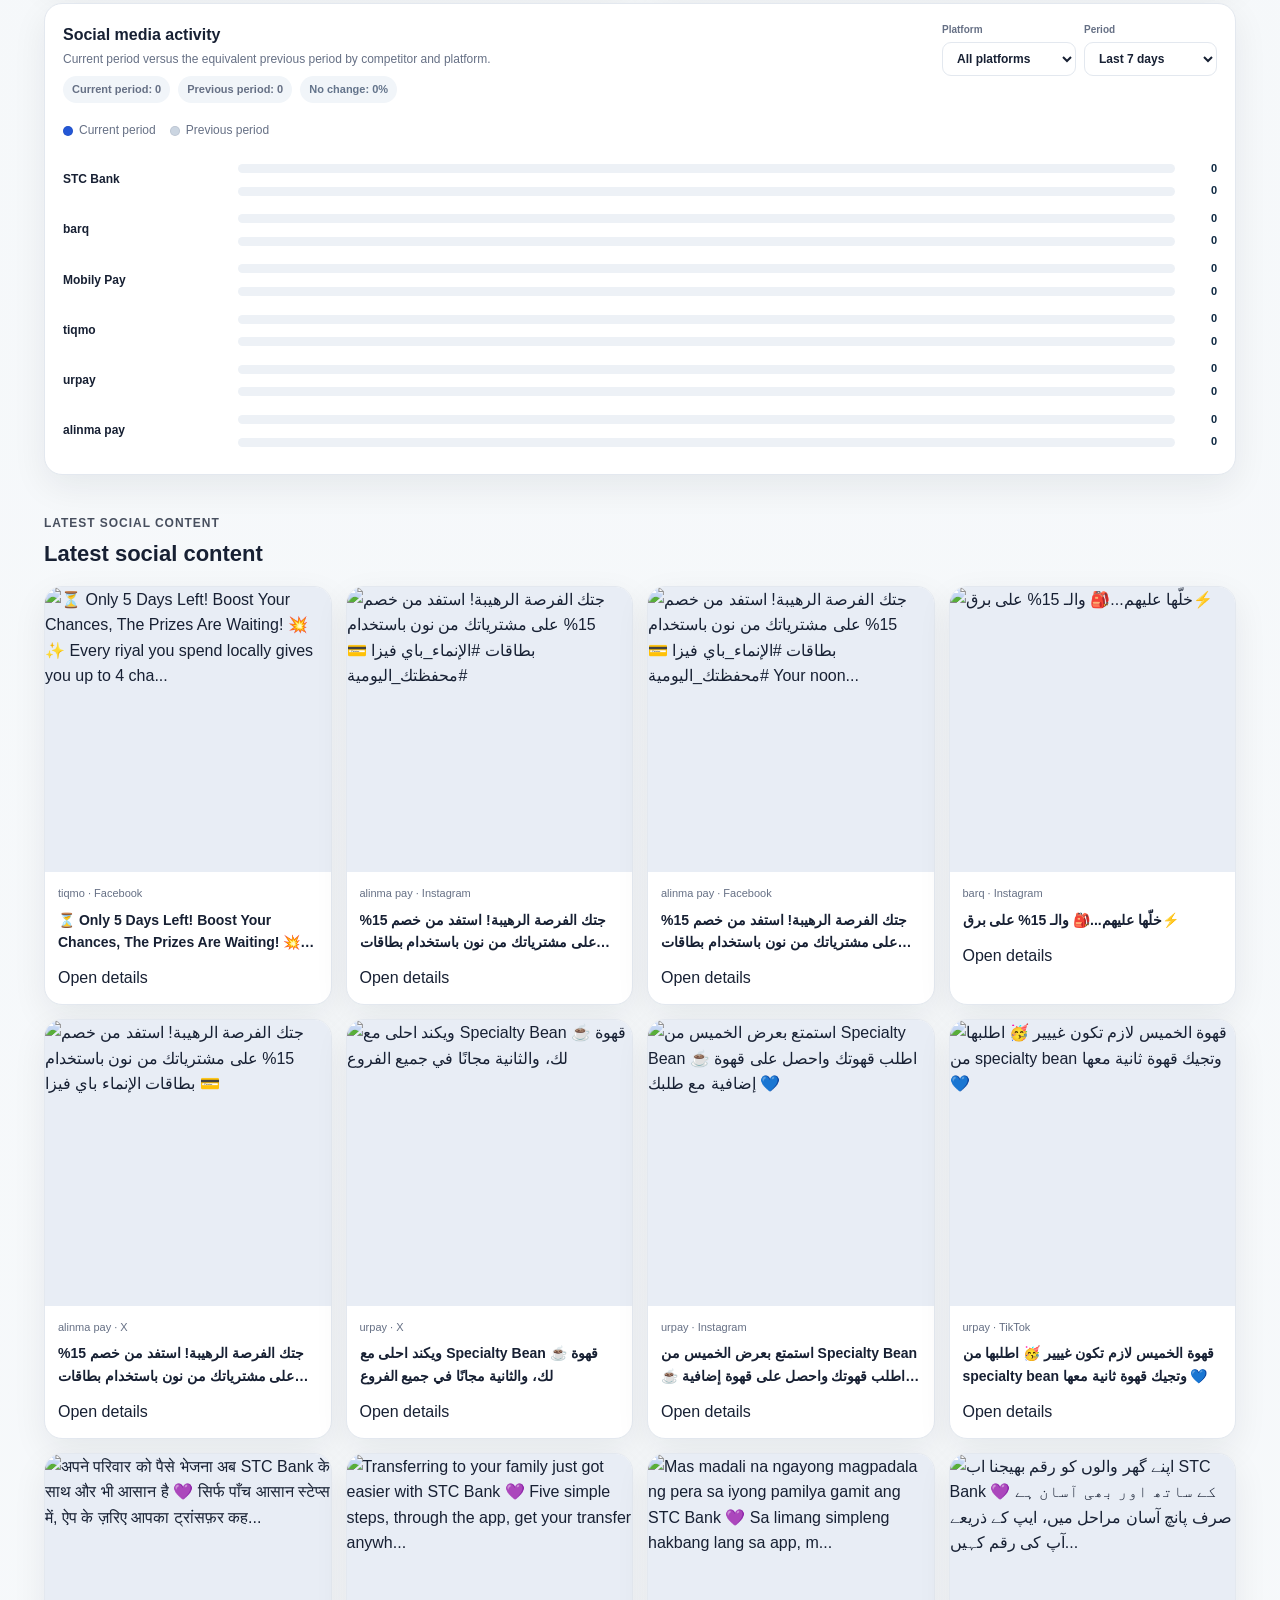
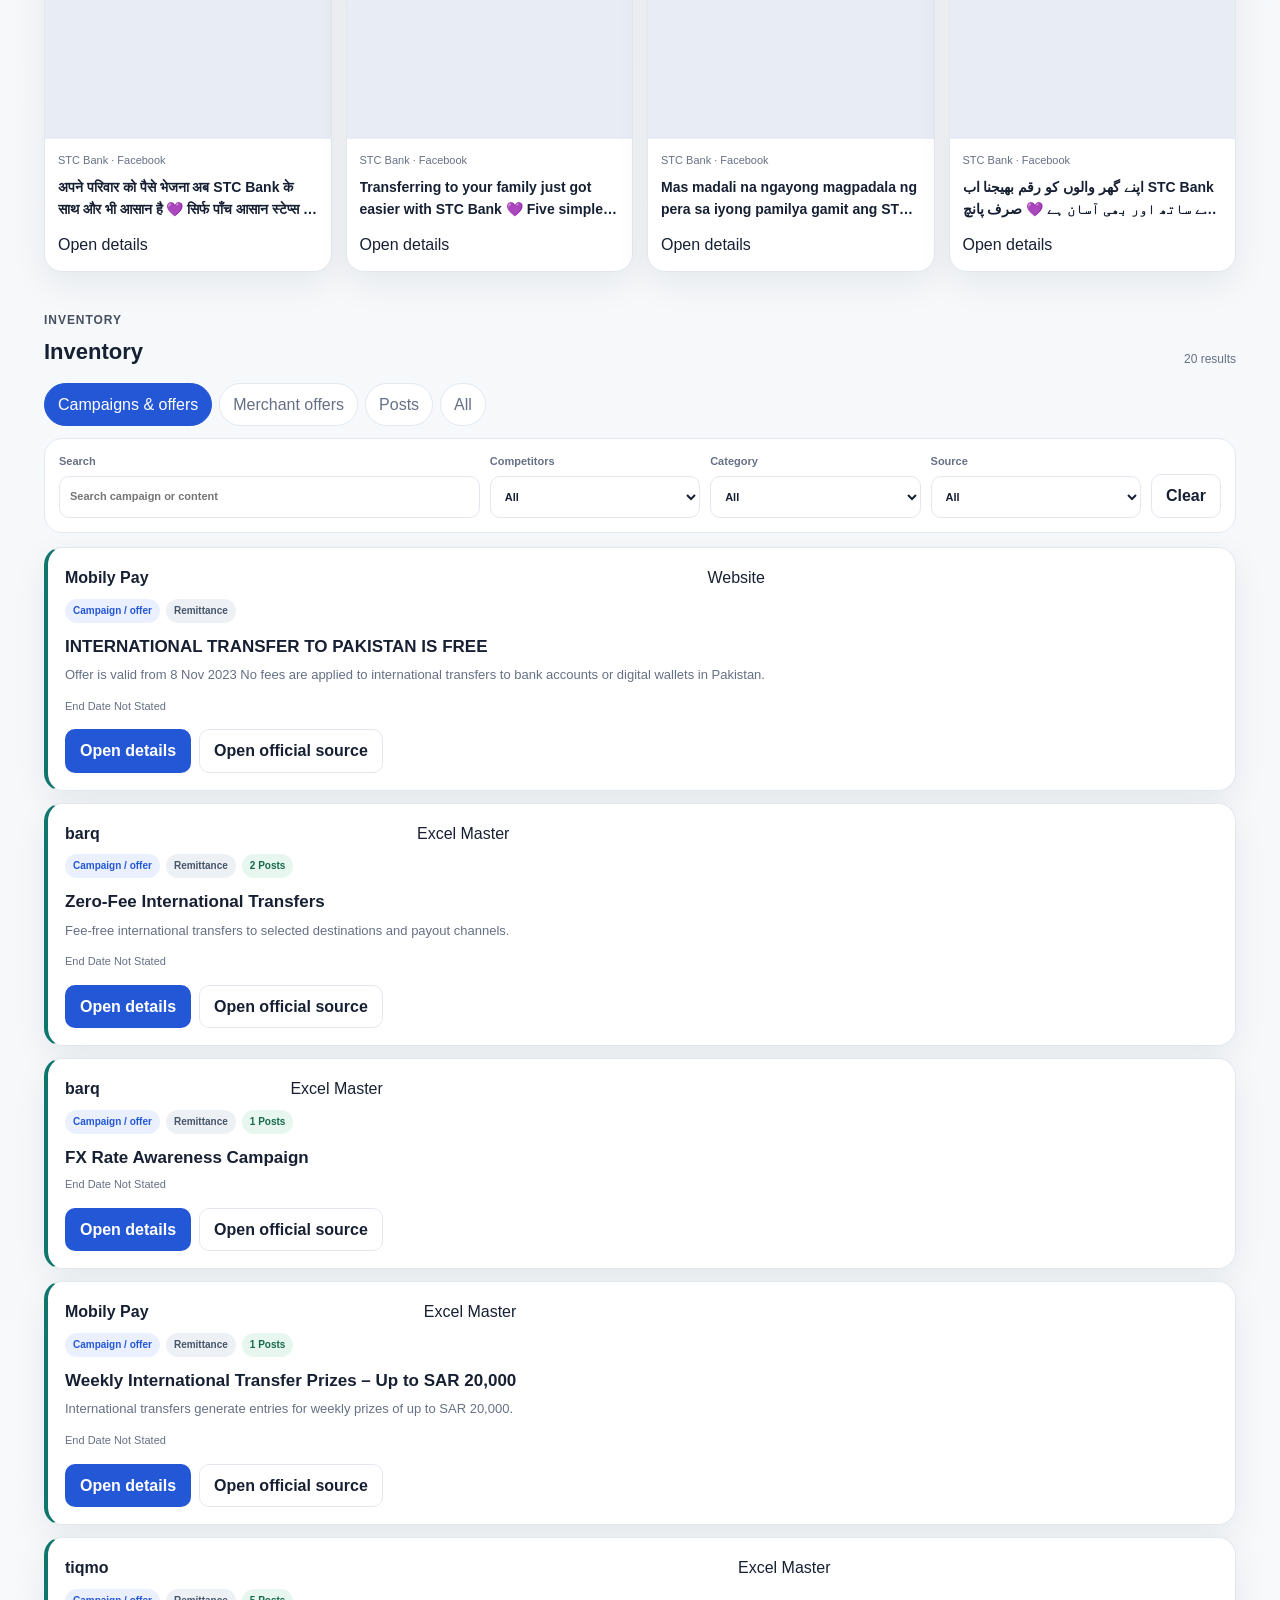
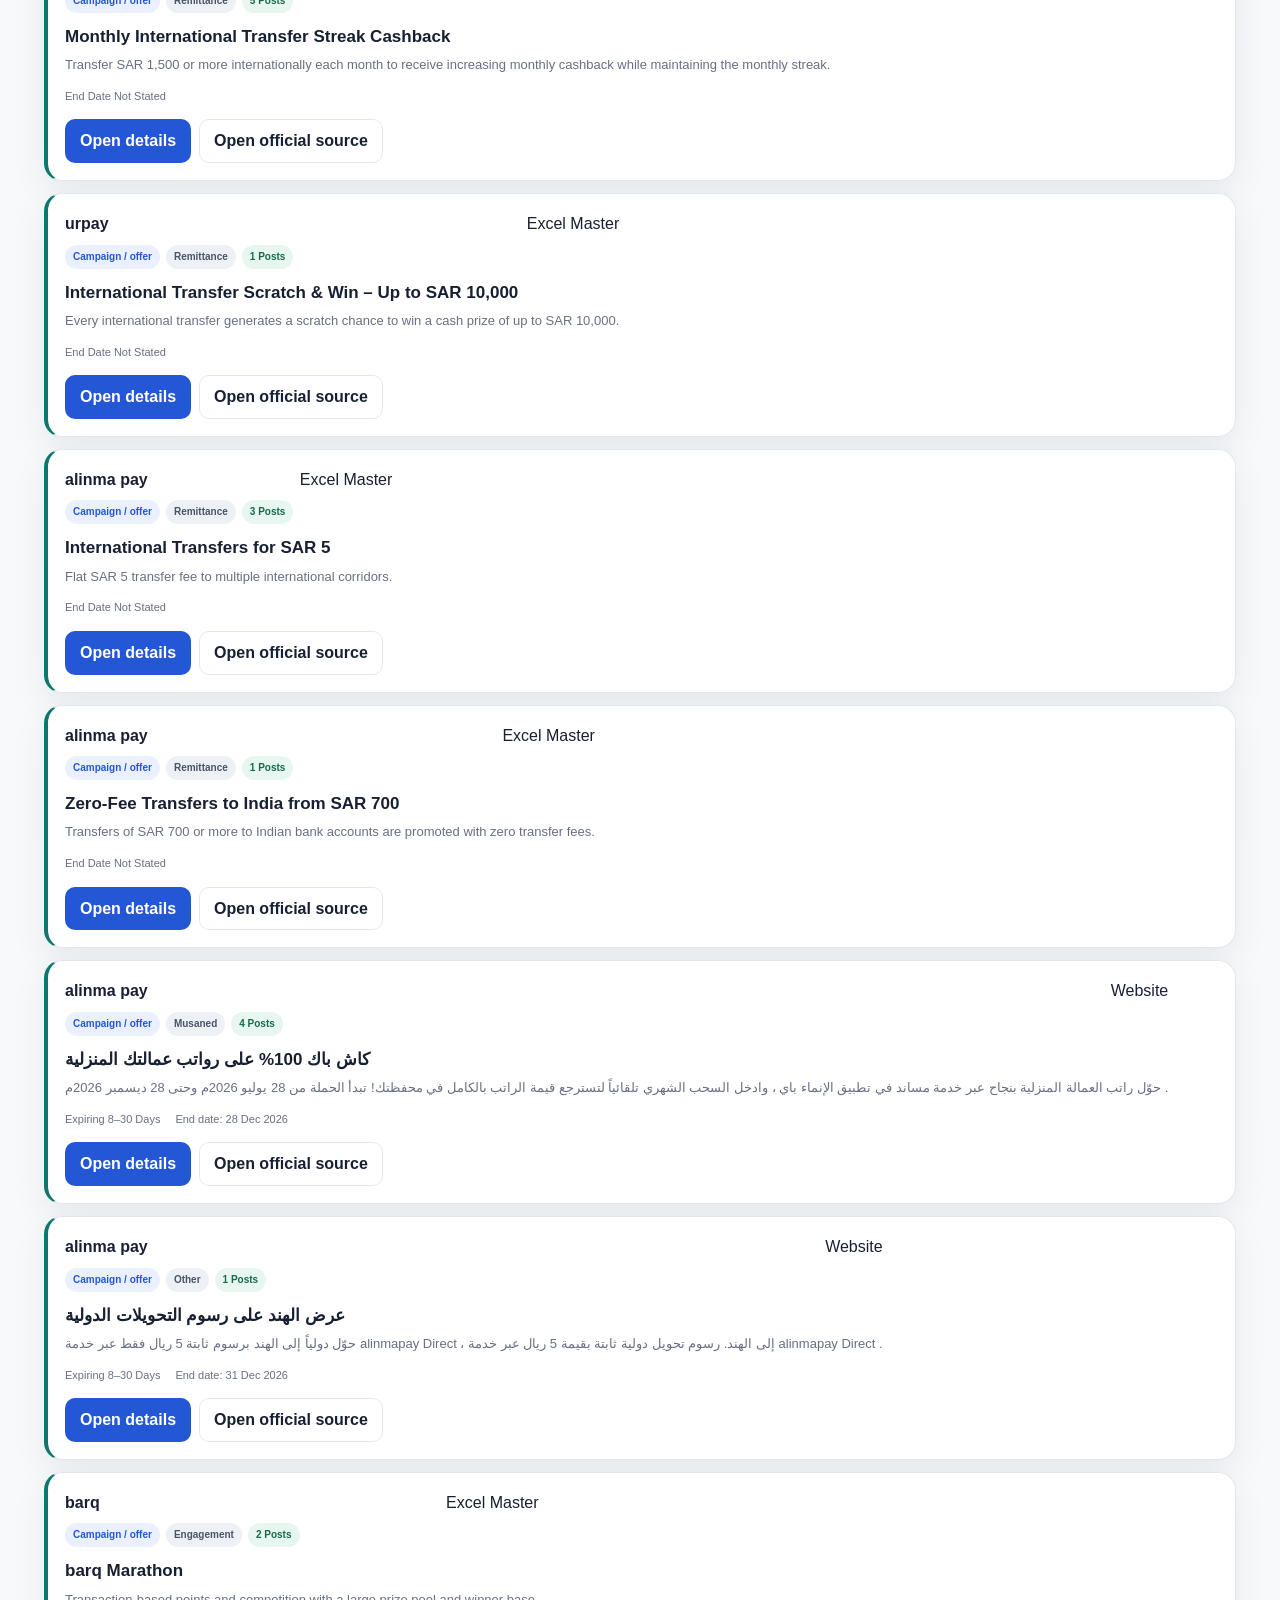
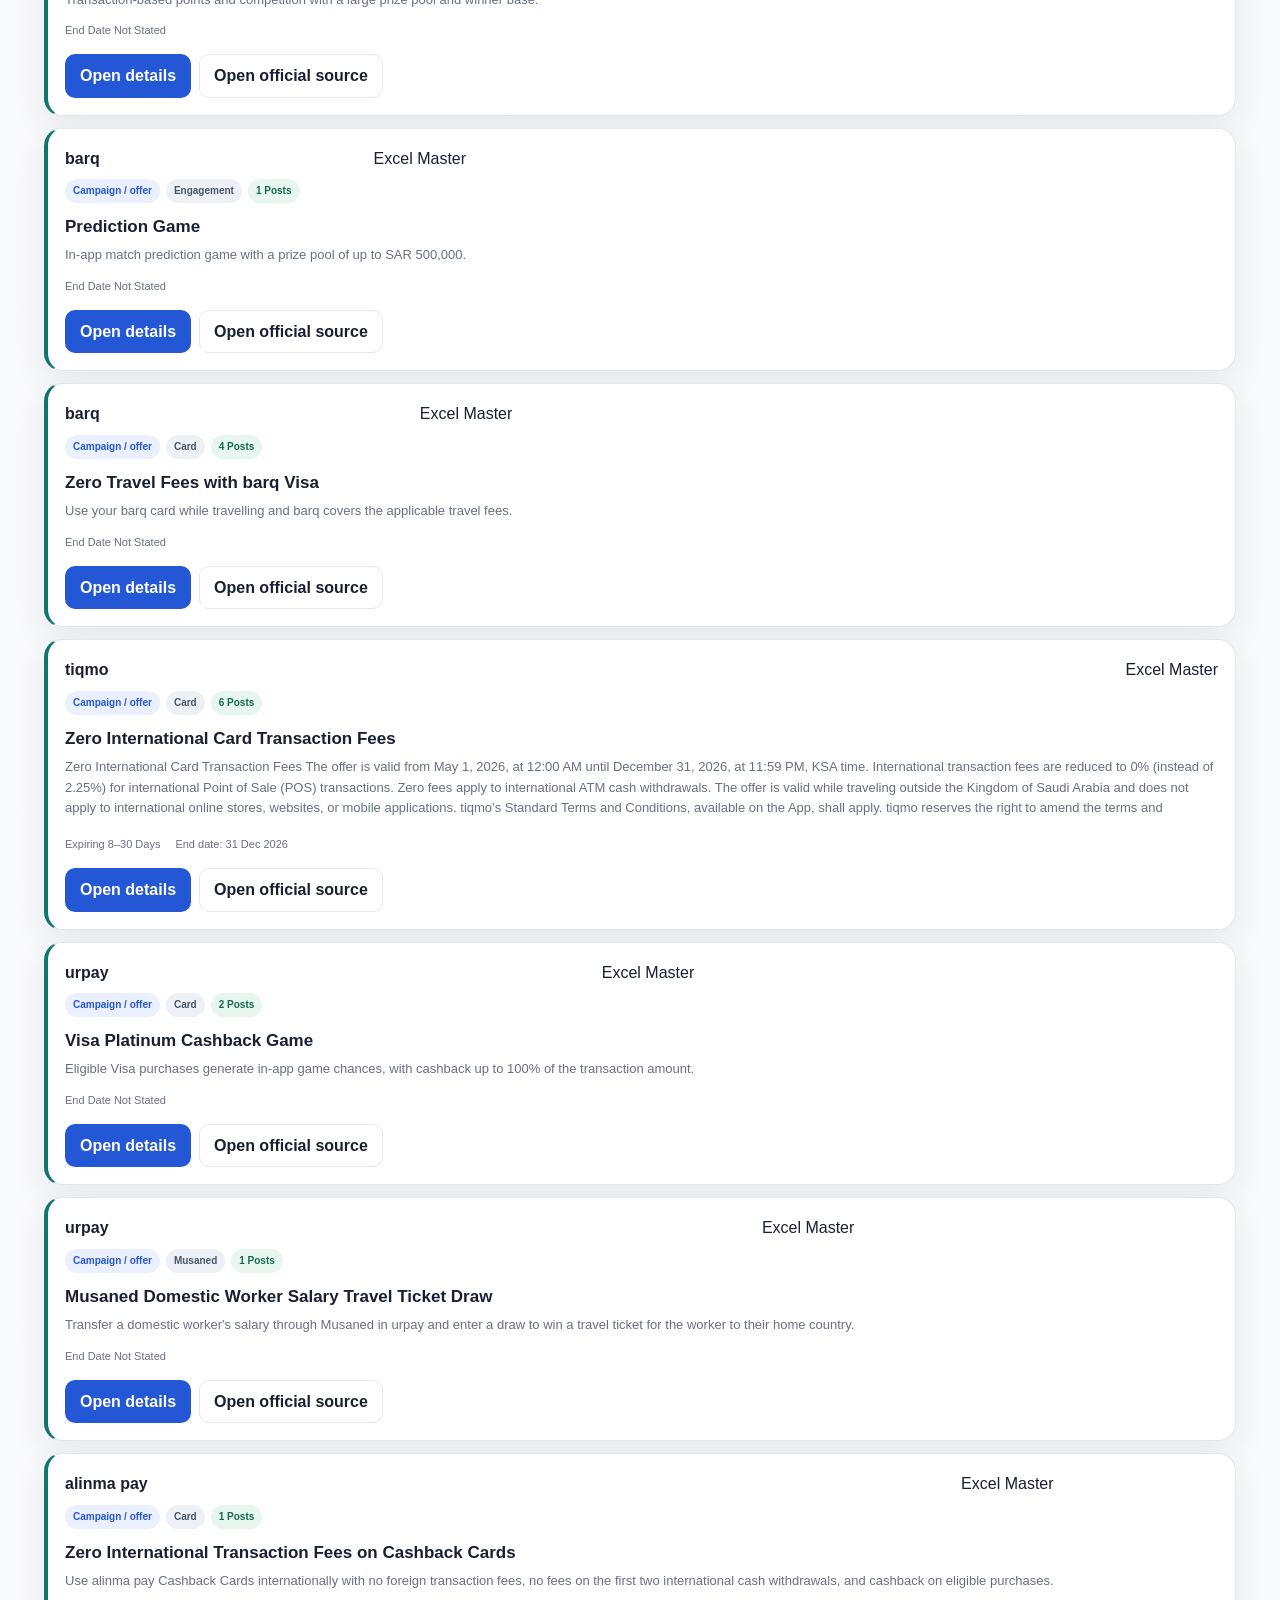
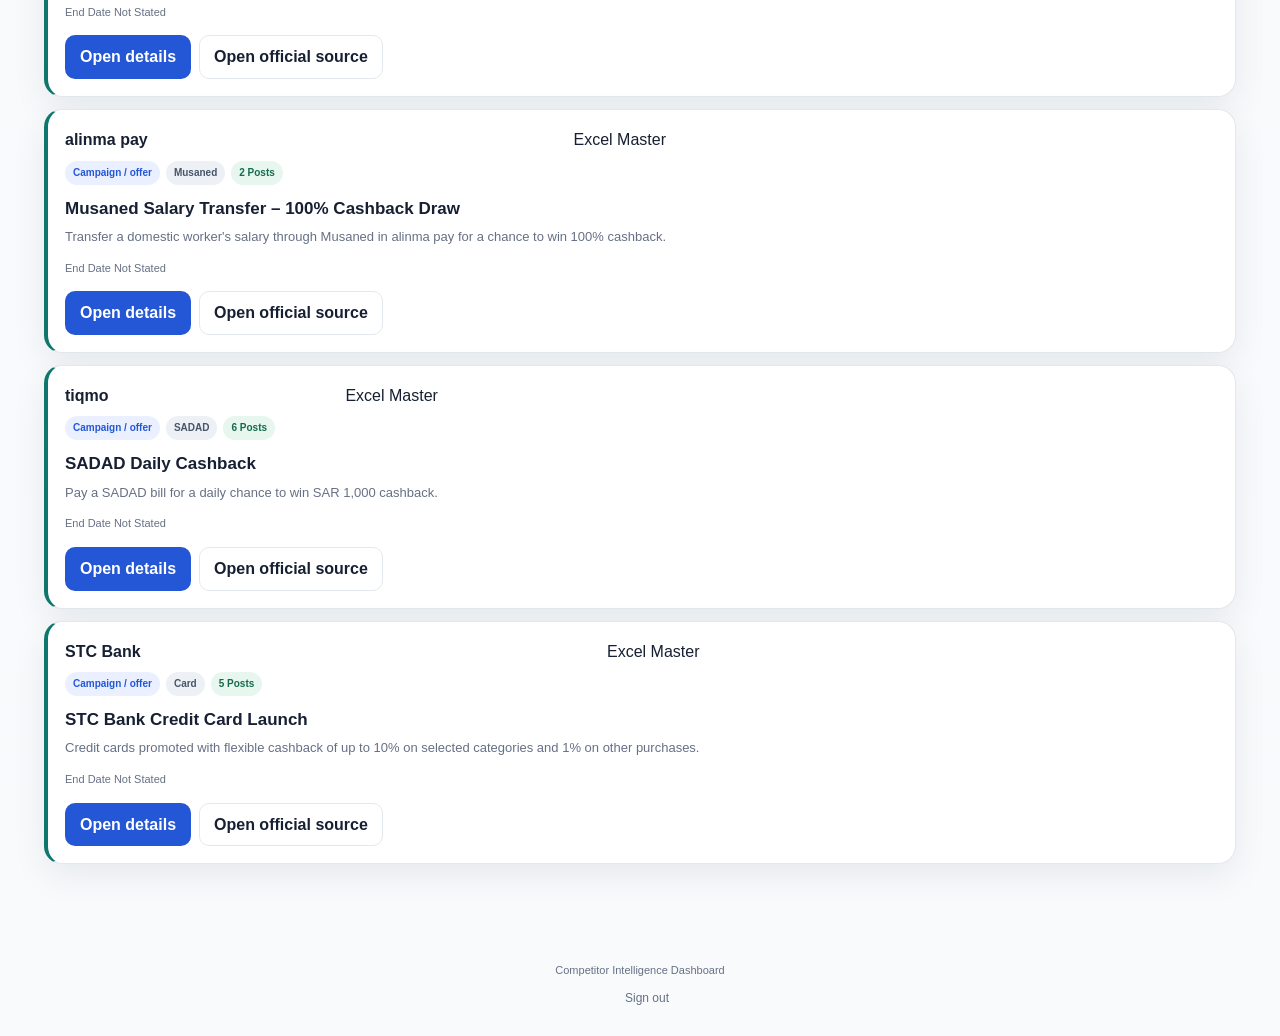
==== commit 48d1191c: "Add files via upload" ====
--- a/index.html
+++ b/index.html
@@ -1,12 +1,12 @@
-<!DOCTYPE html><html lang="en" dir="ltr"><head><meta charset="UTF-8"><meta name="viewport" content="width=device-width,initial-scale=1.0"><title>Competitor Intelligence Dashboard</title><link rel="stylesheet" href="assets/styles.css?v=5.12.0"></head>
+<!DOCTYPE html><html lang="en" dir="ltr"><head><meta charset="UTF-8"><meta name="viewport" content="width=device-width,initial-scale=1.0"><title>Competitor Intelligence Dashboard</title><link rel="stylesheet" href="assets/styles.css?v=5.12.1"></head>
 <body><header class="site-header"><div class="site-header__inner"><a class="brand" href="index.html"><span class="brand__mark">CI</span><span><strong data-i18n="appTitle"></strong><small data-i18n="appSubtitle"></small></span></a><div class="header-actions"><a class="button button--secondary" href="review.html" data-i18n="reviewCenter" data-admin-only hidden></a><button id="add-campaign" class="button button--primary" data-i18n="addCampaign"></button><a class="button button--secondary" href="competitor_campaigns_latest.xlsx" download data-report-download data-i18n="downloadFullReport"></a><button class="language-button" data-language-toggle></button></div></div></header>
 <main class="page-shell"><div id="loading" class="loading-state"><span class="spinner"></span><span data-i18n="loading"></span></div><div id="error"></div><div id="content" hidden>
 <section id="overview" class="hero hero--executive"><div><span class="eyebrow" data-i18n="marketAnalysis"></span><h1 data-i18n="appTitle"></h1><p data-i18n="appSubtitle"></p><div class="hero-notes"><span><strong data-i18n="dataBasis"></strong> · <span data-i18n="dataBasisText"></span></span><span><strong data-i18n="excelAligned"></strong> · <span data-i18n="excelAlignedText"></span></span></div></div><div class="hero__meta"><button id="refresh-all" type="button" class="button refresh-button" data-i18n="checkAllNow" data-refresh-control="true" data-admin-only hidden></button><span id="data-freshness" class="meta-chip"></span><span id="last-check" class="meta-chip" data-admin-only hidden></span><span id="inventory-meta" class="meta-chip"></span></div></section>
-<nav class="section-nav" aria-label="Page sections"><a href="#overview" data-i18n="overviewNav"></a><a href="#competitors" data-i18n="competitorsNav"></a><a href="#market-analytics" data-i18n="analyticsNav"></a><a href="#content-tabs" data-i18n="inventoryNav"></a></nav>
+<nav class="section-nav" aria-label="Page sections"><a href="#overview" data-i18n="overviewNav"></a><a href="#competitors" data-i18n="competitorsNav"></a><a href="#management-summary" data-i18n="summaryNav"></a><a href="#market-analytics" data-i18n="analyticsNav"></a><a href="#content-tabs" data-i18n="inventoryNav"></a></nav>
 <section id="admin-monitoring-tools" class="compact-drawers" hidden><details class="compact-drawer alert-drawer"><summary><span class="drawer-icon">🔔</span><strong data-i18n="alerts"></strong><span id="alert-count" class="count-badge"></span></summary><div class="drawer-body"><div class="drawer-actions"><span data-i18n="alertsHint"></span><button id="mark-reviewed" class="button button--secondary" data-i18n="markReviewed"></button></div><div id="alerts-list" class="alert-list"></div></div></details><details class="compact-drawer source-drawer"><summary><span class="drawer-icon">◉</span><strong data-i18n="sourceHealth"></strong><span id="source-health-summary" class="status-summary"></span></summary><div class="drawer-body"><p class="drawer-description" data-i18n="sourceHealthHint"></p><div id="verification-timing" class="verification-timing" data-admin-only hidden></div><div id="source-list" class="source-list"></div></div></details><details class="compact-drawer refresh-drawer"><summary><span class="drawer-icon">↻</span><strong data-i18n="refreshHistory"></strong></summary><div class="drawer-body"><div id="refresh-history-list" class="refresh-history-list"></div></div></details></section>
 <section class="section"><div id="kpi-grid" class="kpi-grid"></div></section>
 <section id="competitors" class="section campaign-overview-section"><div class="section-heading"><div><span class="eyebrow" data-i18n="competitors"></span><h2 data-i18n="exploreCompetitors"></h2><p data-i18n="exploreCompetitorsHint"></p></div></div><div id="competitor-grid" class="competitor-grid competitor-grid--campaigns"></div></section>
-<section class="section"><div class="section-heading"><div><span class="eyebrow" data-i18n="aiSummary"></span><h2 data-i18n="aiSummary"></h2></div></div><div id="ai-summary" class="summary-grid"></div></section>
+<section id="management-summary" class="section"><div class="section-heading"><div><span class="eyebrow" data-i18n="aiSummary"></span><h2 data-i18n="aiSummary"></h2></div></div><div id="ai-summary" class="summary-grid"></div></section>
 <section class="section decision-signals"><div class="decision-signal"><header><div><span class="eyebrow" data-i18n="expiryRisk"></span><h2 data-i18n="upcomingExpiries7d"></h2></div><span id="upcoming-expiry-count" class="count-badge"></span></header><div id="upcoming-expiries" class="decision-list"></div></div><div class="decision-signal"><header><div><span class="eyebrow" data-i18n="marketAnalysis"></span><h2 data-i18n="recentMarketChanges"></h2></div><span data-i18n="verifiedChangesOnly" class="signal-note"></span></header><div id="recent-market-changes" class="decision-list"></div></div></section>
 <section id="market-analytics" class="section analytics-section"><div class="section-heading analytics-heading"><div><span class="eyebrow" data-i18n="marketAnalytics"></span><h2 data-i18n="marketAnalytics"></h2></div></div>
 <div class="analytics-group"><h3 class="analytics-group__title" data-i18n="campaigns"></h3><div class="chart-grid">
@@ -26,4 +26,4 @@
 
 <section class="section"><div class="section-heading"><div><span class="eyebrow" data-i18n="latestMedia"></span><h2 data-i18n="latestMedia"></h2></div></div><div id="media-grid" class="media-grid"></div></section>
 <section class="section"><div class="section-heading"><div><span class="eyebrow" data-i18n="inventory"></span><h2 data-i18n="inventory"></h2></div><span id="result-count" class="result-meta"></span></div><div class="tabs" id="content-tabs"><button class="tab is-active" data-type="campaign" data-i18n="campaigns"></button><button class="tab" data-type="merchant_offer" data-i18n="merchantOffers"></button><button class="tab" data-type="posts" data-i18n="posts"></button><button class="tab" data-type="review" data-i18n="review" data-admin-only hidden></button><button class="tab" data-type="all" data-i18n="all"></button></div><div id="bulk-review" class="bulk-review" hidden></div><div class="filter-panel"><div class="filter-grid"><label><span data-i18n="search"></span><input id="search" type="search" data-i18n-placeholder="searchPlaceholder"></label><label><span data-i18n="competitors"></span><select id="competitor-filter"></select></label><label><span data-i18n="category"></span><select id="category-filter"></select></label><label><span data-i18n="source"></span><select id="source-filter"></select></label><label data-admin-only hidden><span data-i18n="reviewReason"></span><select id="review-reason-filter"></select></label><button id="clear-filters" class="button button--ghost" data-i18n="clear"></button></div></div><div id="item-list" class="item-list"></div><button id="load-more" type="button" class="button button--secondary load-more" data-i18n="loadMore" hidden></button></section>
-</div></main><footer class="footer"><div class="footer__brand">Competitor Intelligence Dashboard</div><details id="admin-tools" class="admin-tools"><summary data-i18n="adminTools"></summary><div class="admin-tools__menu"><button id="delta-export" type="button" data-i18n="deltaExport"></button><button id="export-edits" type="button" data-i18n="exportEdits"></button><button id="import-edits" type="button" data-i18n="importEdits"></button><input id="import-file" type="file" accept="application/json" hidden></div></details><a class="footer-signout" href="/__logout" data-i18n="signOut"></a></footer><script src="assets/common.js?v=5.12.0" defer></script><script src="assets/index.js?v=5.12.0" defer></script></body></html>
+</div></main><footer class="footer"><div class="footer__brand">Competitor Intelligence Dashboard</div><details id="admin-tools" class="admin-tools"><summary data-i18n="adminTools"></summary><div class="admin-tools__menu"><button id="delta-export" type="button" data-i18n="deltaExport"></button><button id="export-edits" type="button" data-i18n="exportEdits"></button><button id="import-edits" type="button" data-i18n="importEdits"></button><input id="import-file" type="file" accept="application/json" hidden></div></details><a class="footer-signout" href="/__logout" data-i18n="signOut"></a></footer><script src="assets/common.js?v=5.12.1" defer></script><script src="assets/index.js?v=5.12.1" defer></script></body></html>
--- a/assets/styles.css
+++ b/assets/styles.css
@@ -208,6 +208,20 @@
 .insight-card strong { display: block; font-size: 22px; margin: 8px 0; }
 .insight-card p { color: var(--muted); font-size: 12px; margin: 0; }
 .breadcrumb { margin-bottom: 12px; color: var(--primary); font-weight: 800; font-size: 12px; }
+.section-nav { position: sticky; top: 77px; z-index: 35; display: flex; justify-content: center; gap: 6px; width: max-content; max-width: 100%; margin: 16px auto 0; padding: 6px; border: 1px solid var(--border); border-radius: 999px; background: rgba(255,255,255,.94); box-shadow: 0 8px 22px rgba(16,24,40,.08); backdrop-filter: blur(12px); }
+.section-nav a { padding: 7px 13px; border-radius: 999px; color: var(--muted); font-size: 12px; font-weight: 800; white-space: nowrap; }
+.section-nav a:hover, .section-nav a:focus-visible { background: var(--primary-soft); color: var(--primary); }
+.competitor-logo-stage { height: 112px; margin: -4px -4px 16px; display: grid; place-items: center; overflow: hidden; border-radius: 15px; background: #fff; box-shadow: inset 0 0 0 1px #edf0f5, 0 10px 24px rgba(16,24,40,.06); transition: transform .22s ease, box-shadow .22s ease; }
+.competitor-logo-stage img { width: 100%; height: 100%; object-fit: contain; }
+.competitor-card:hover .competitor-logo-stage { transform: translateY(-3px); box-shadow: inset 0 0 0 1px #e5eaf1, 0 15px 28px rgba(16,24,40,.11); }
+.competitor-hero__identity { display: flex; align-items: center; gap: 20px; min-width: 0; }
+.competitor-hero__logo { width: 180px; height: 92px; flex: 0 0 180px; overflow: hidden; border-radius: 16px; background: #fff; box-shadow: 0 12px 28px rgba(0,0,0,.18); }
+.competitor-hero__logo img { width: 100%; height: 100%; object-fit: contain; display: block; }
+.chart-toolbar--period { align-items: end; flex-wrap: wrap; }
+.custom-period { display: flex; align-items: end; gap: 7px; flex-wrap: wrap; }
+.custom-period[hidden] { display: none; }
+.custom-period input { min-height: 38px; border: 1px solid var(--border); border-radius: 9px; padding: 6px 8px; background: #fff; color: var(--text); }
+.review-save-status-inline { display: block; min-height: 24px; margin-top: 10px; color: var(--primary); font-size: 12px; font-weight: 700; }
 .warning-stack { display: grid; gap: 8px; margin-top: 16px; }
 .warning-box { padding: 13px 15px; border-radius: 12px; background: var(--warning-soft); color: var(--warning); border: 1px solid #f5d79b; }
 .item-detail-grid { display: grid; grid-template-columns: 1fr 1fr 1.2fr; gap: 14px; }
@@ -502,3 +516,9 @@
 .review-evidence { display: inline-flex; margin-top: 8px; font-weight: 750; color: var(--primary); text-decoration: none; }
 .review-save-status { position: fixed; z-index: 1000; inset-inline-end: 24px; bottom: 24px; padding: 15px 20px; border-radius: 14px; background: #0f172a; color: #fff; box-shadow: 0 18px 45px rgba(15,23,42,.35); font-weight: 750; }
 @media(max-width:800px) { .review-hero,.review-bulk { align-items: stretch; flex-direction: column; } .review-hero__actions { min-width: 0; } .review-hero__actions .review-total { align-self: flex-start; } .review-scan-summary { text-align: start; } .review-bulk { top: 70px; } .review-card { padding: 16px; } .review-card__actions .button { flex: 1 1 150px; } }
+@media(max-width:800px) {
+  .section-nav { top: 70px; justify-content: flex-start; width: 100%; overflow-x: auto; }
+  .competitor-hero__identity { align-items: flex-start; flex-direction: column; width: 100%; }
+  .competitor-hero__logo { width: 100%; max-width: 260px; height: 96px; flex-basis: 96px; }
+  .custom-period { width: 100%; }
+}
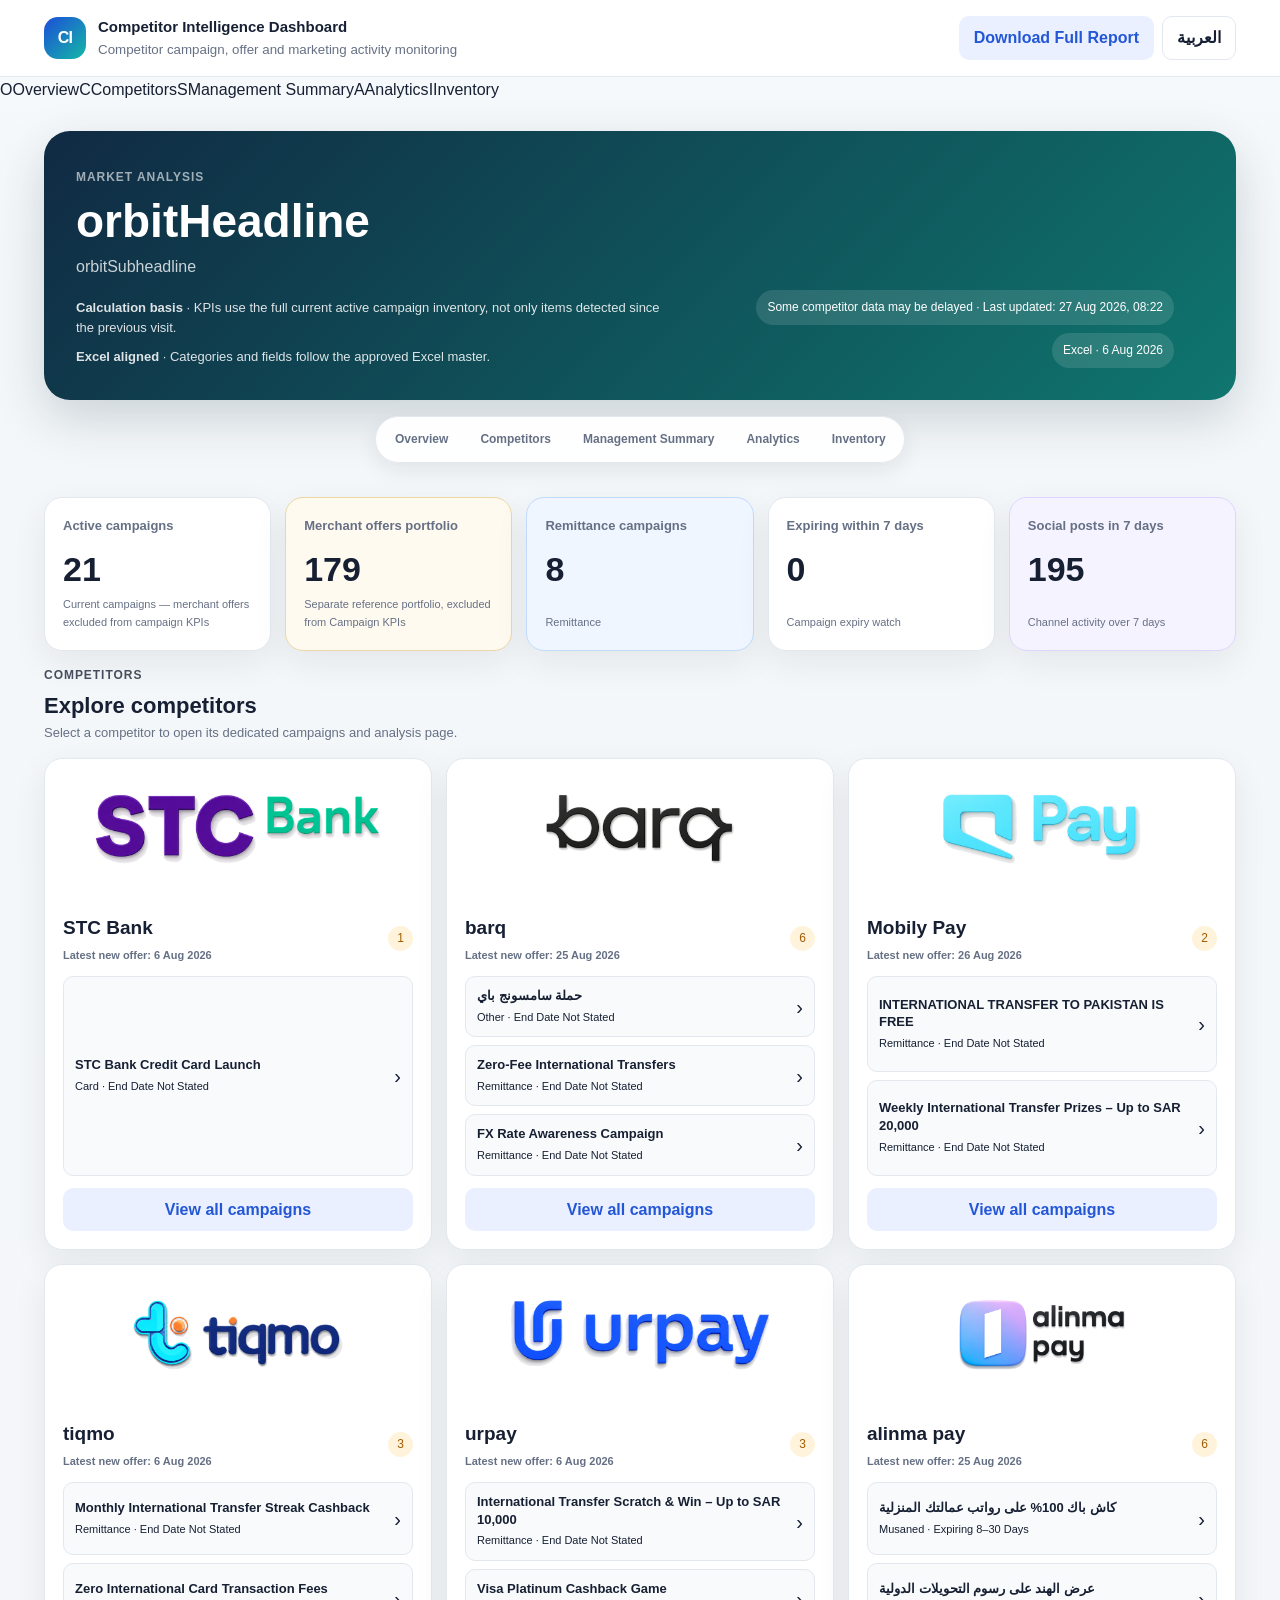
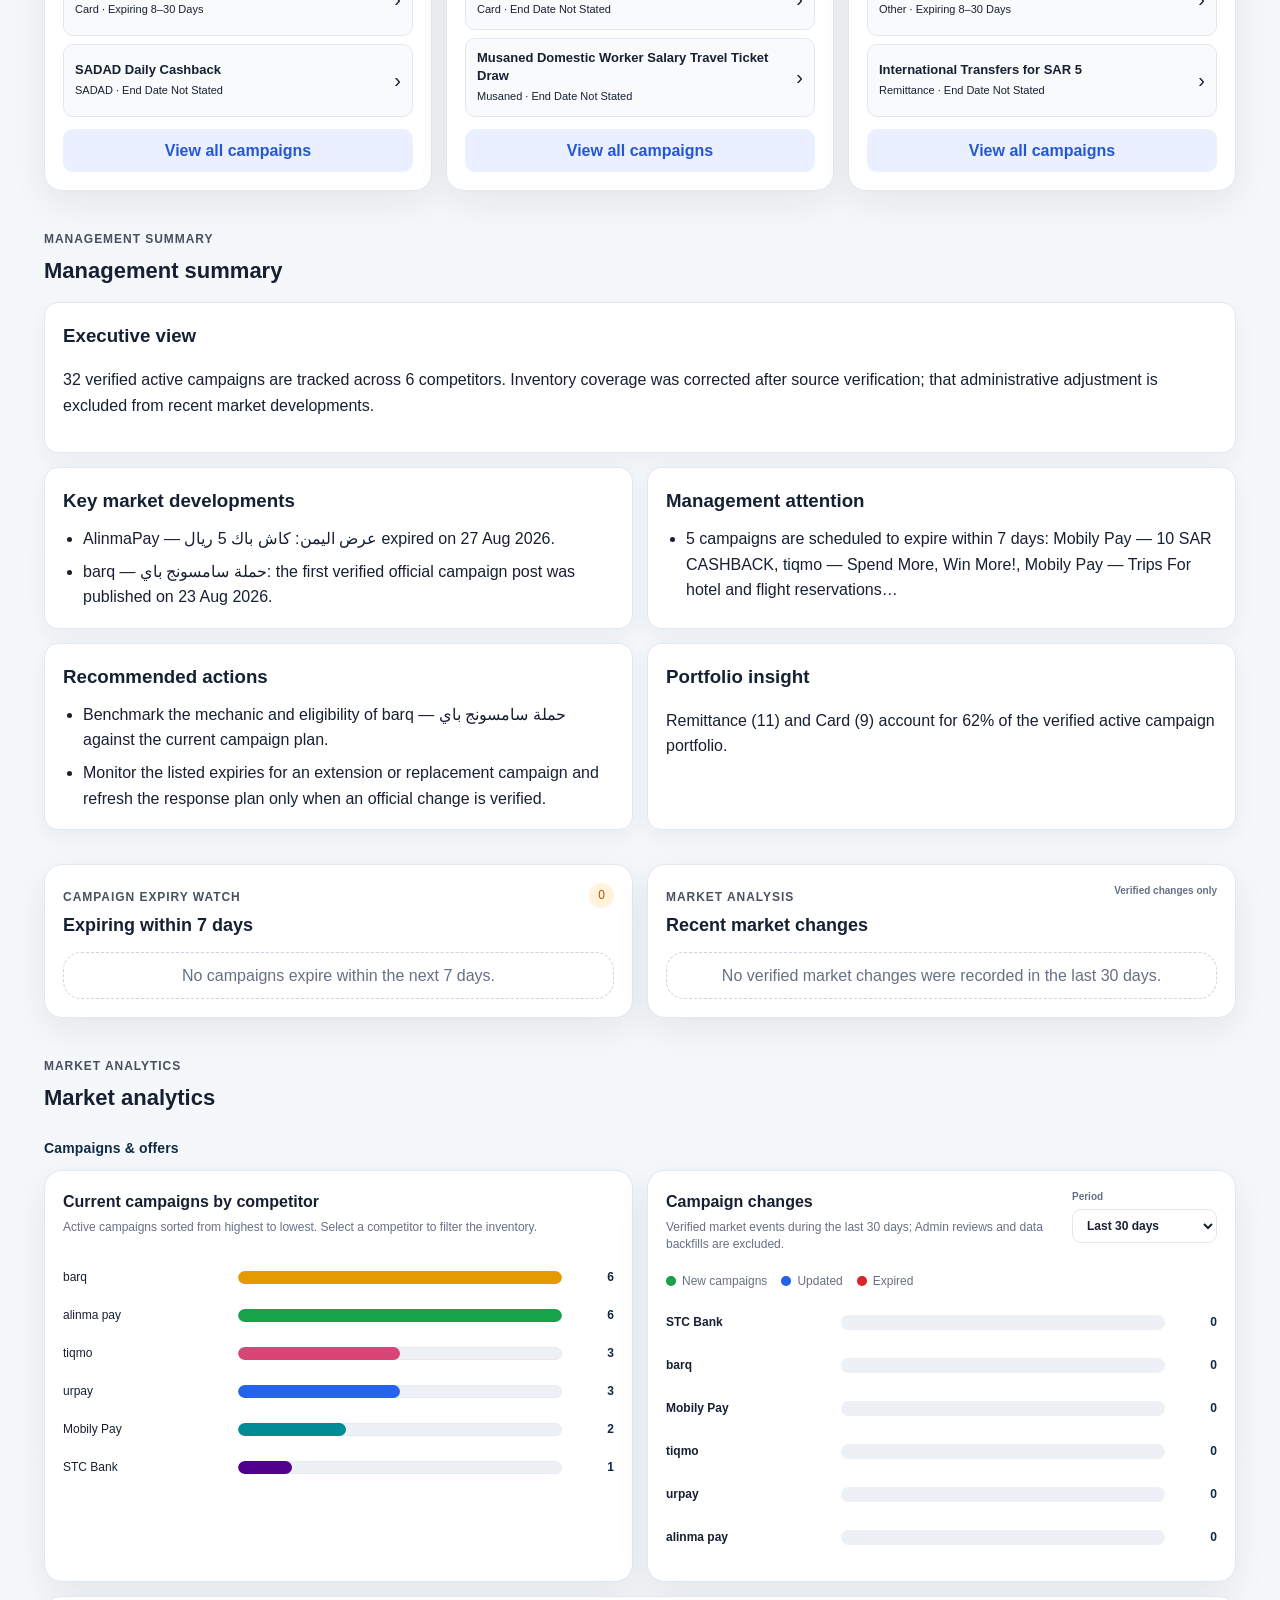
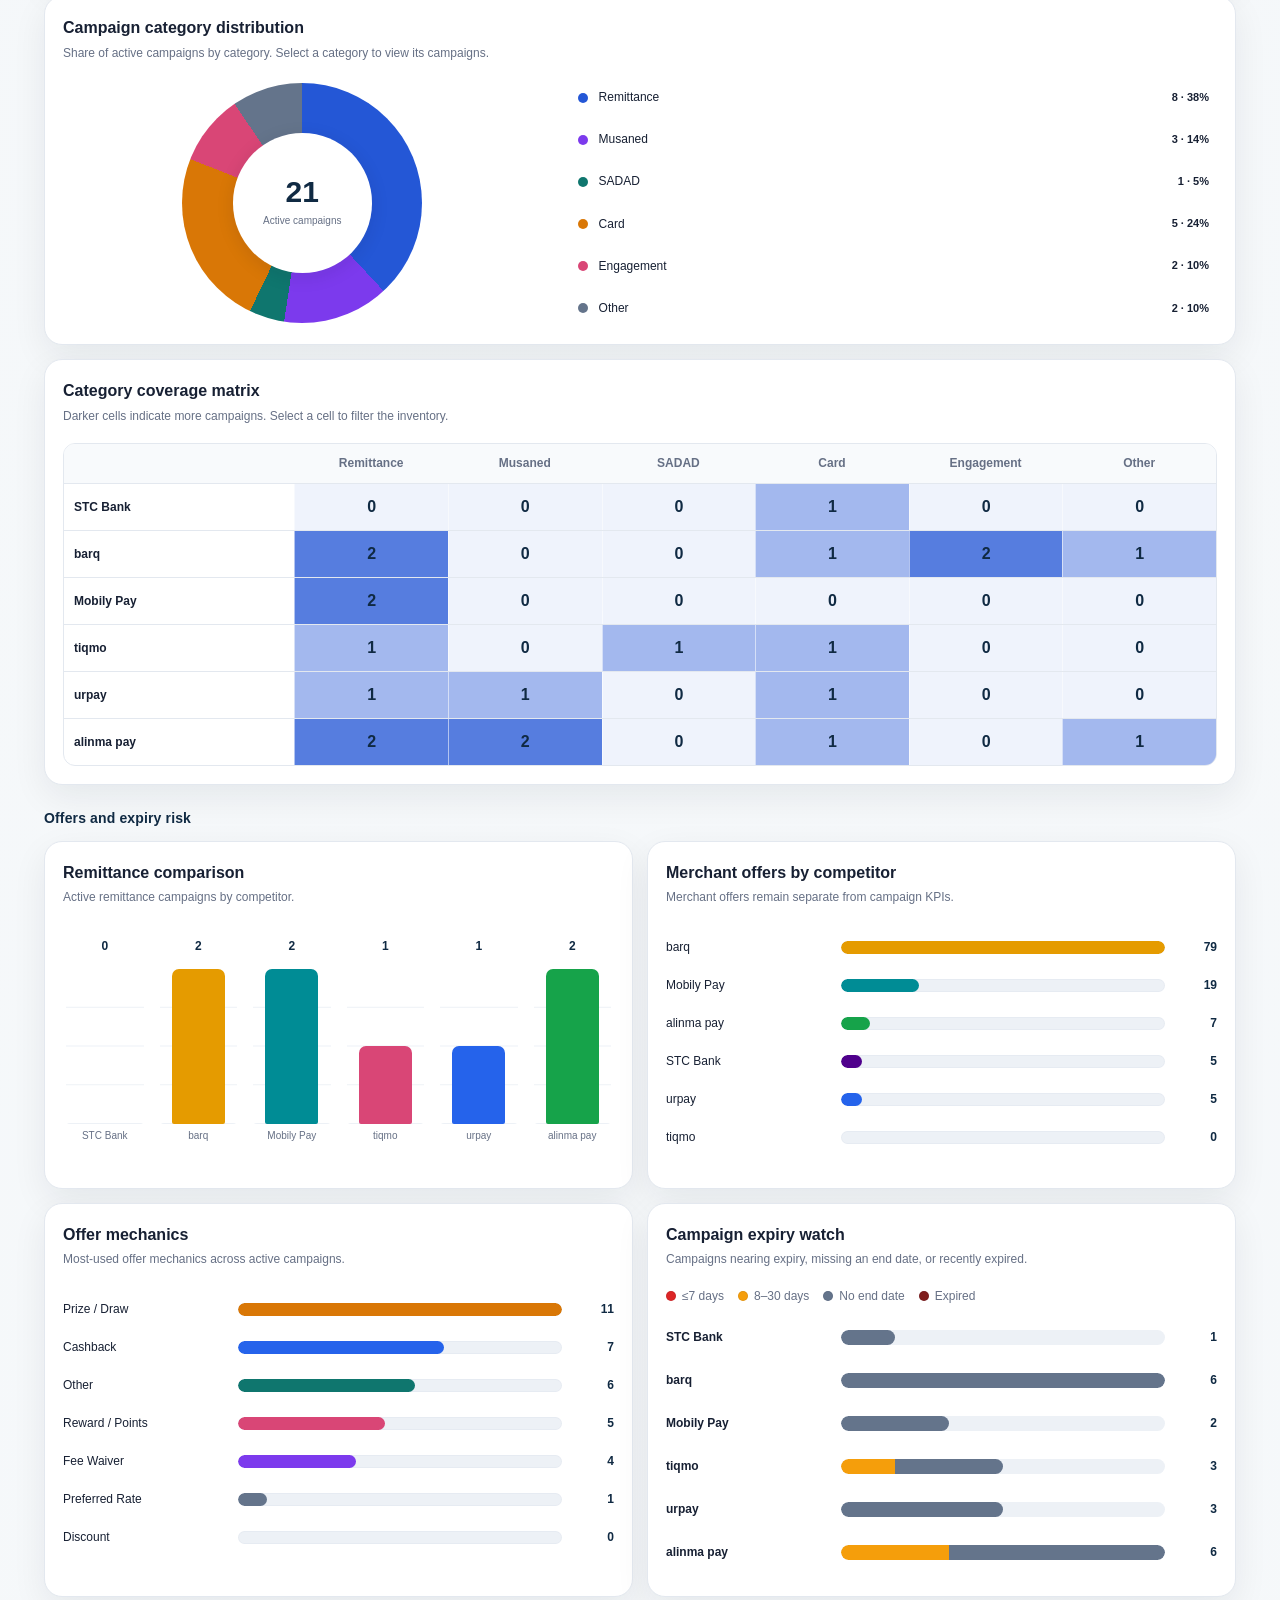
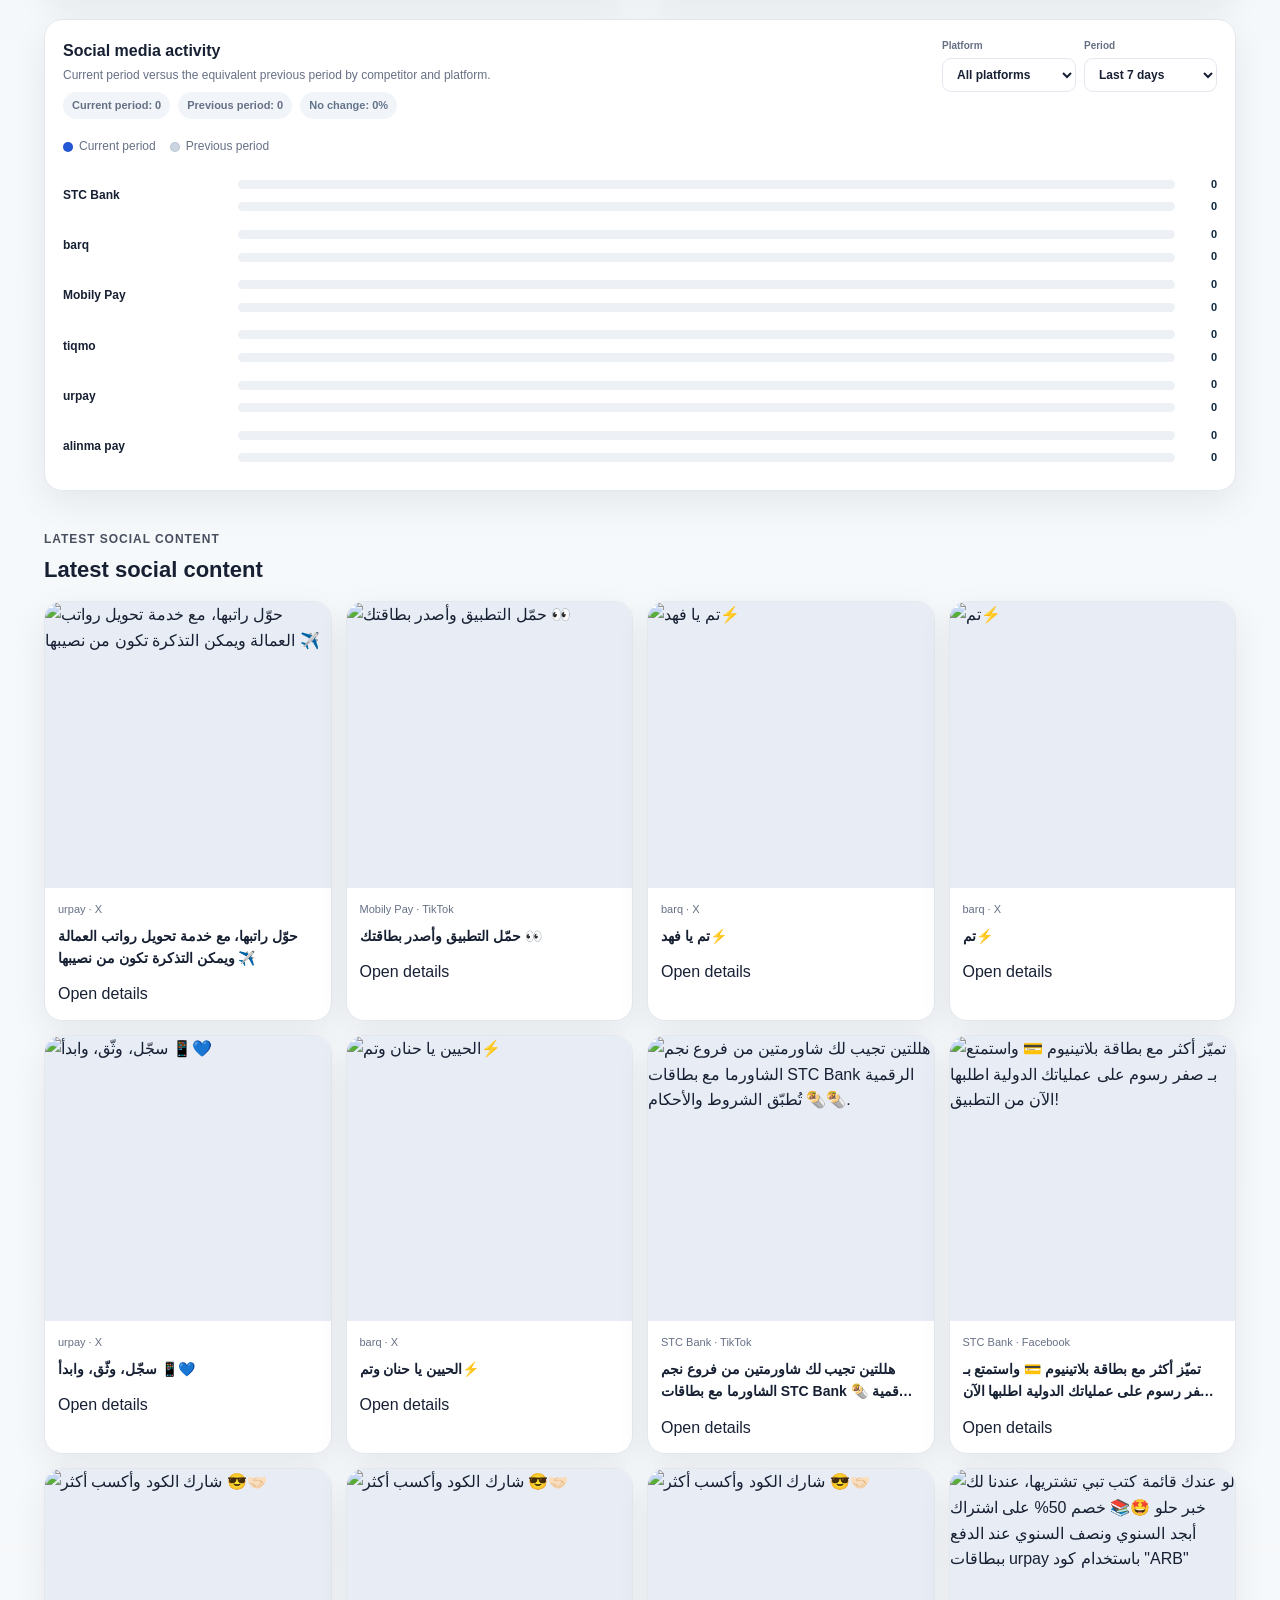
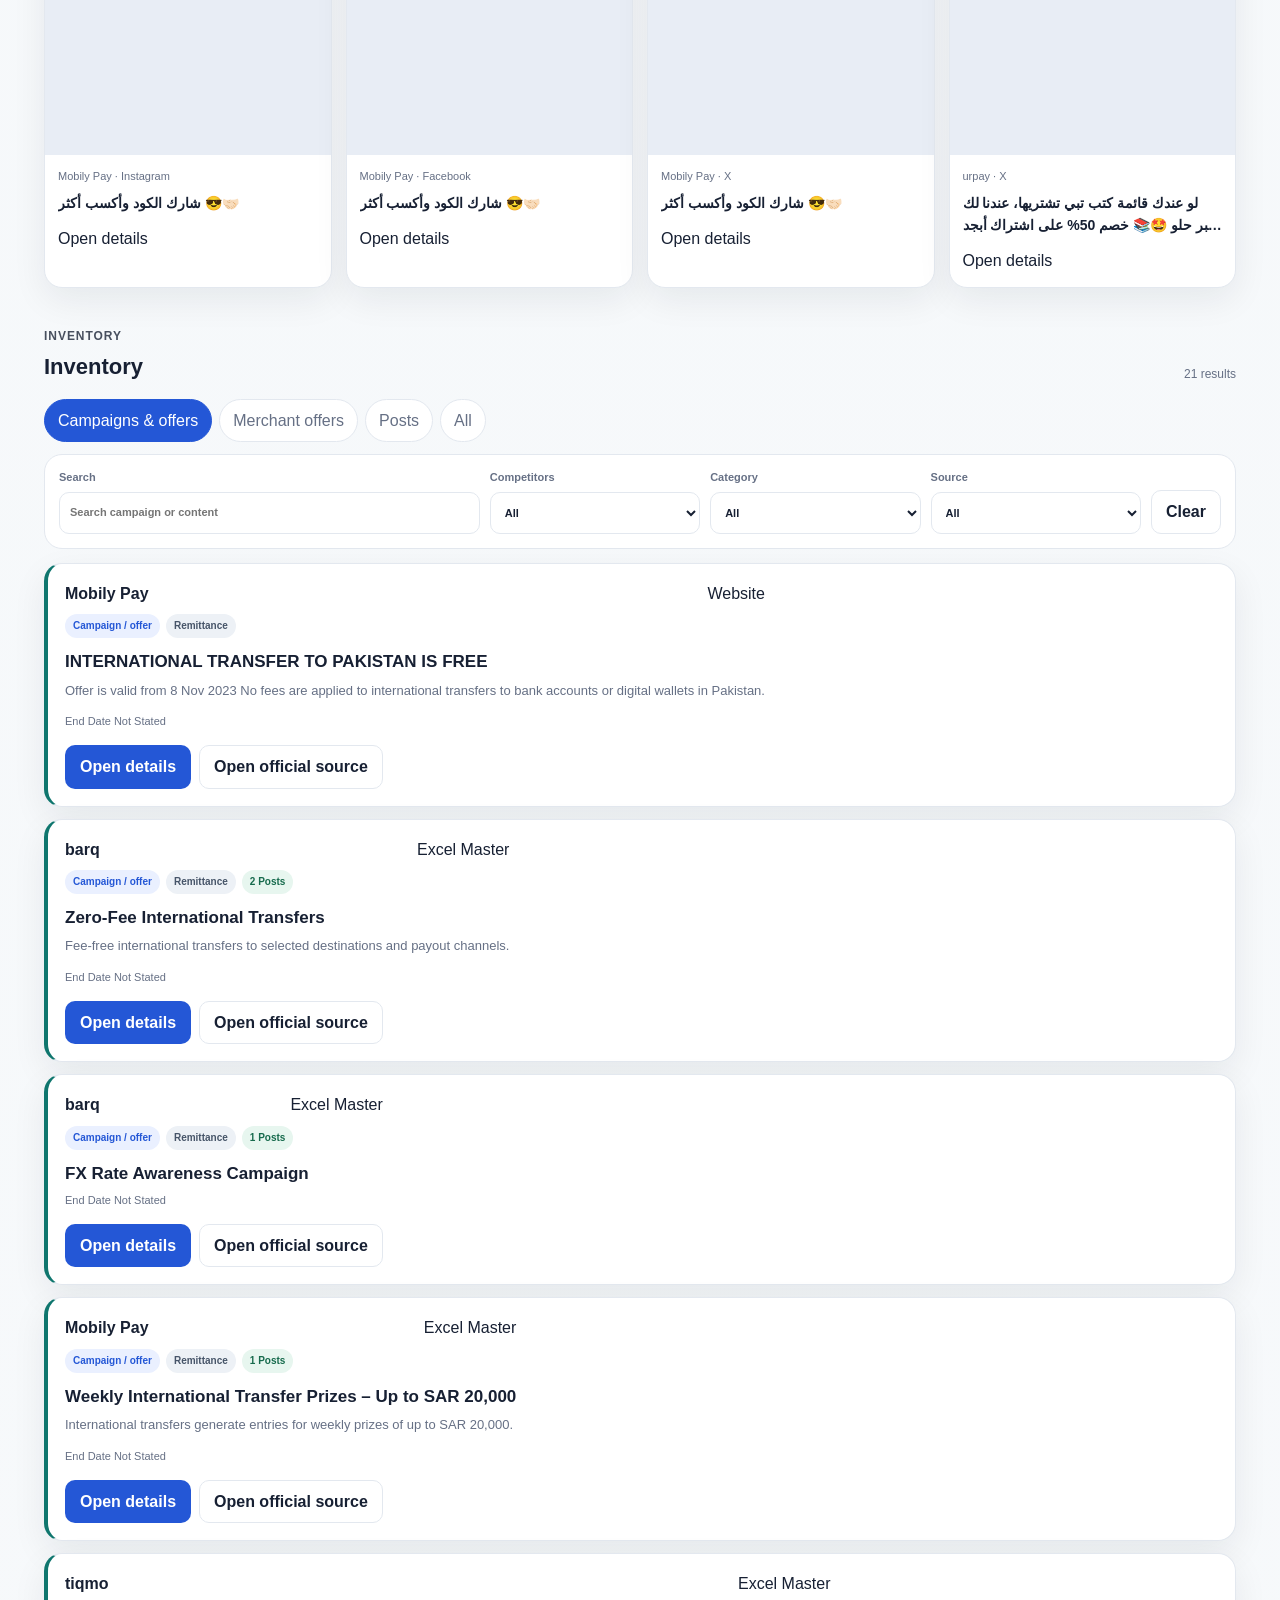
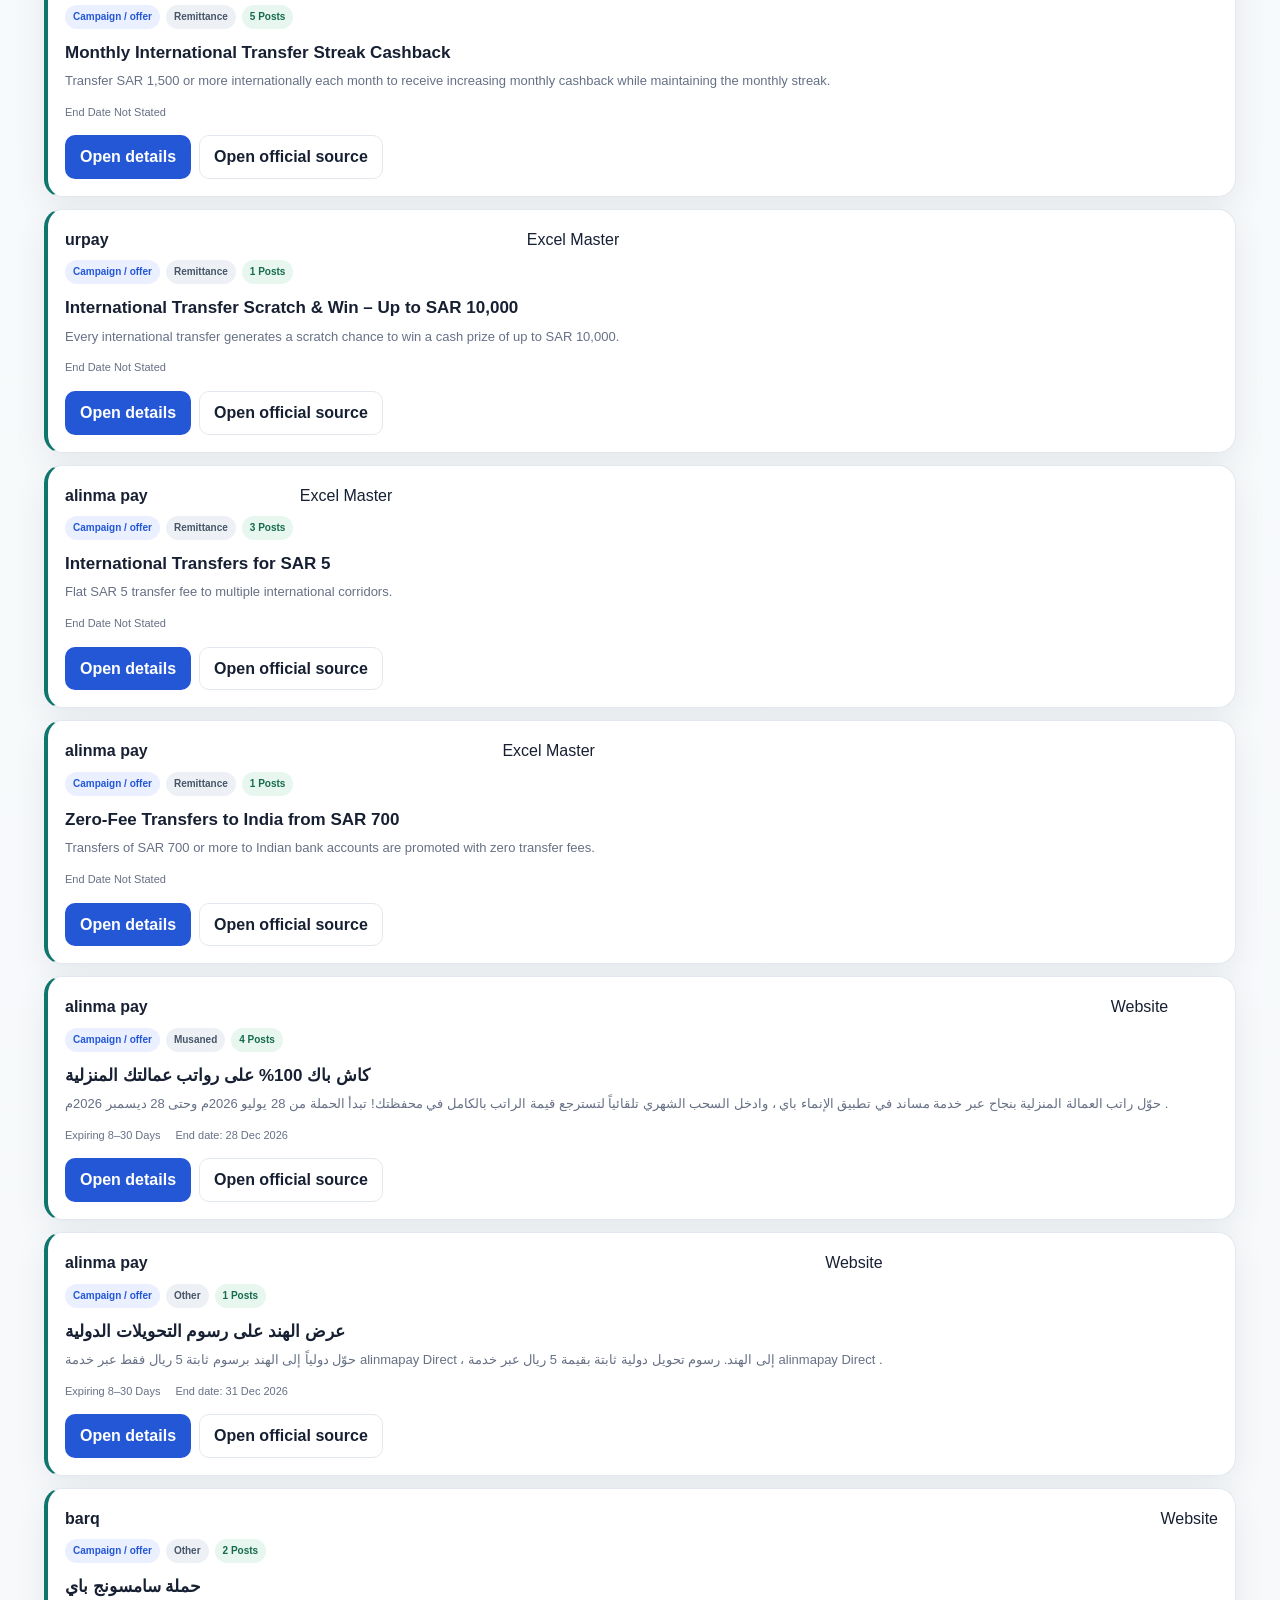
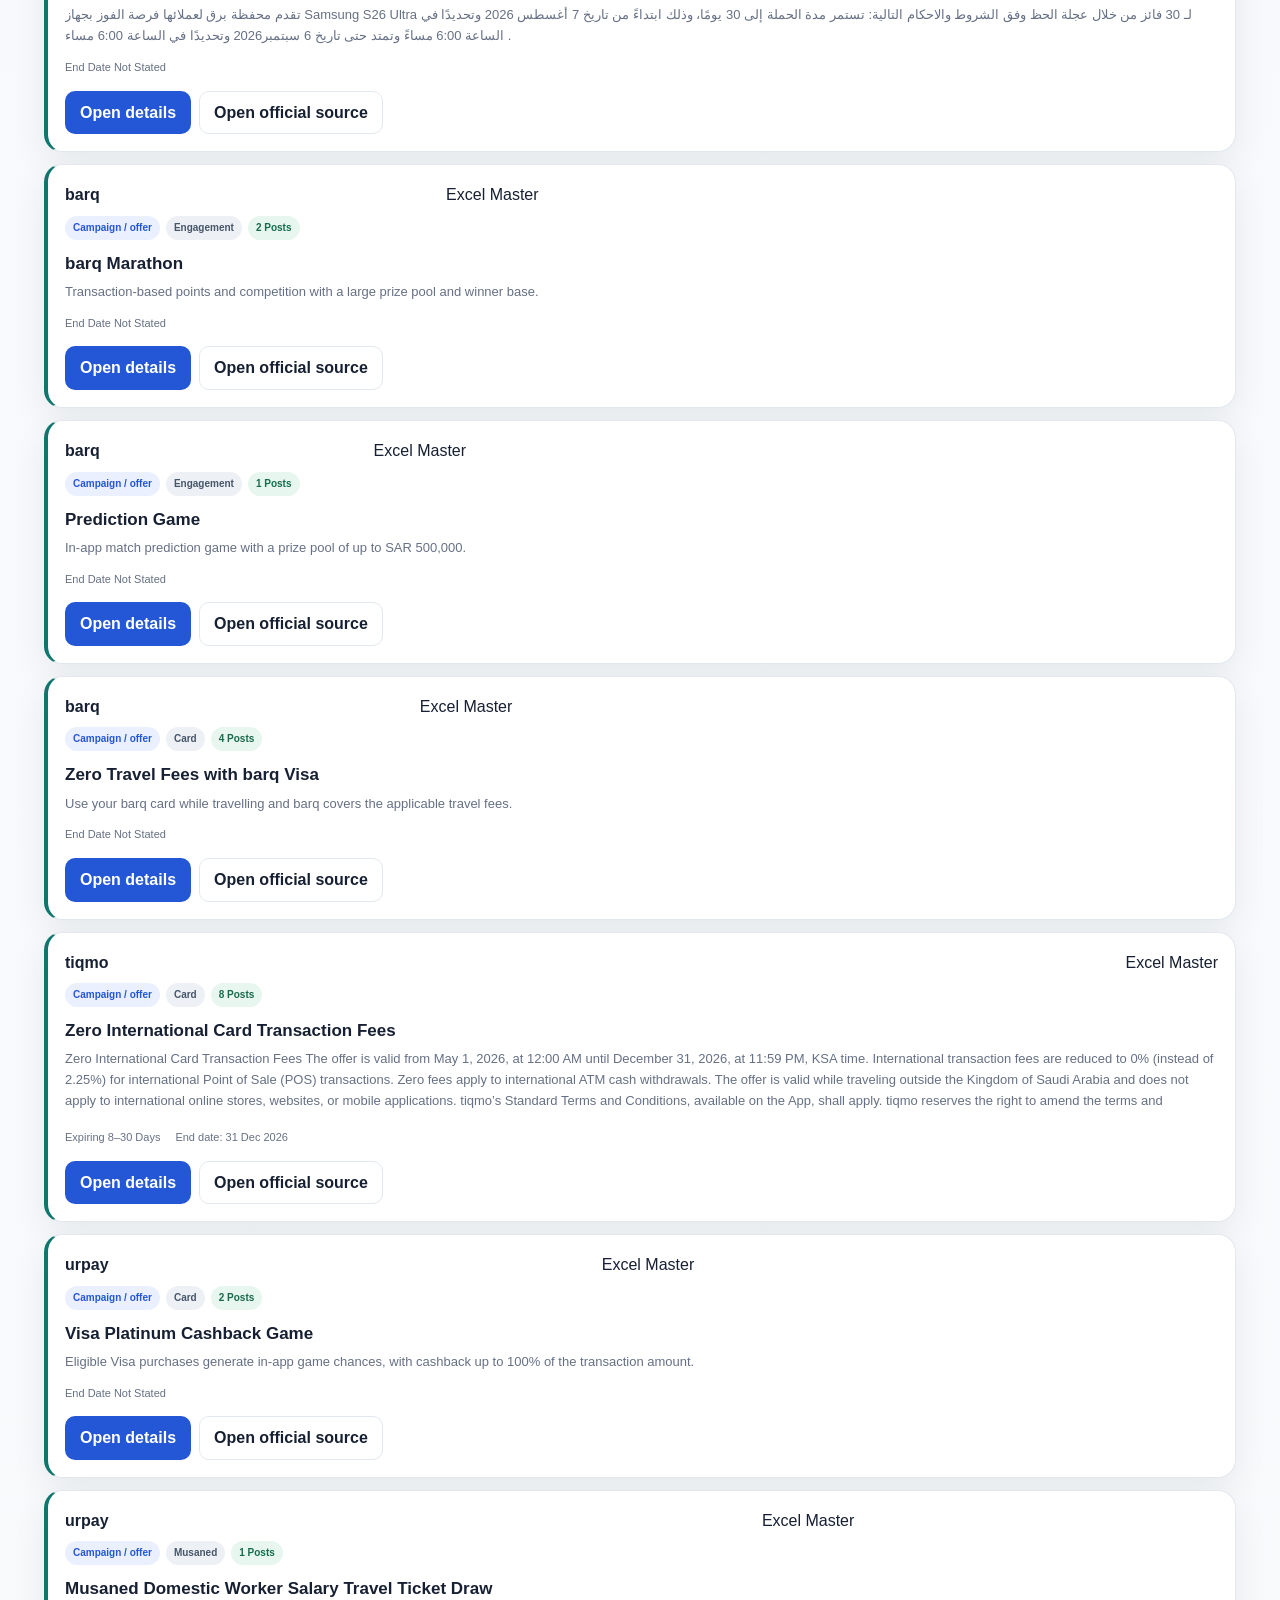
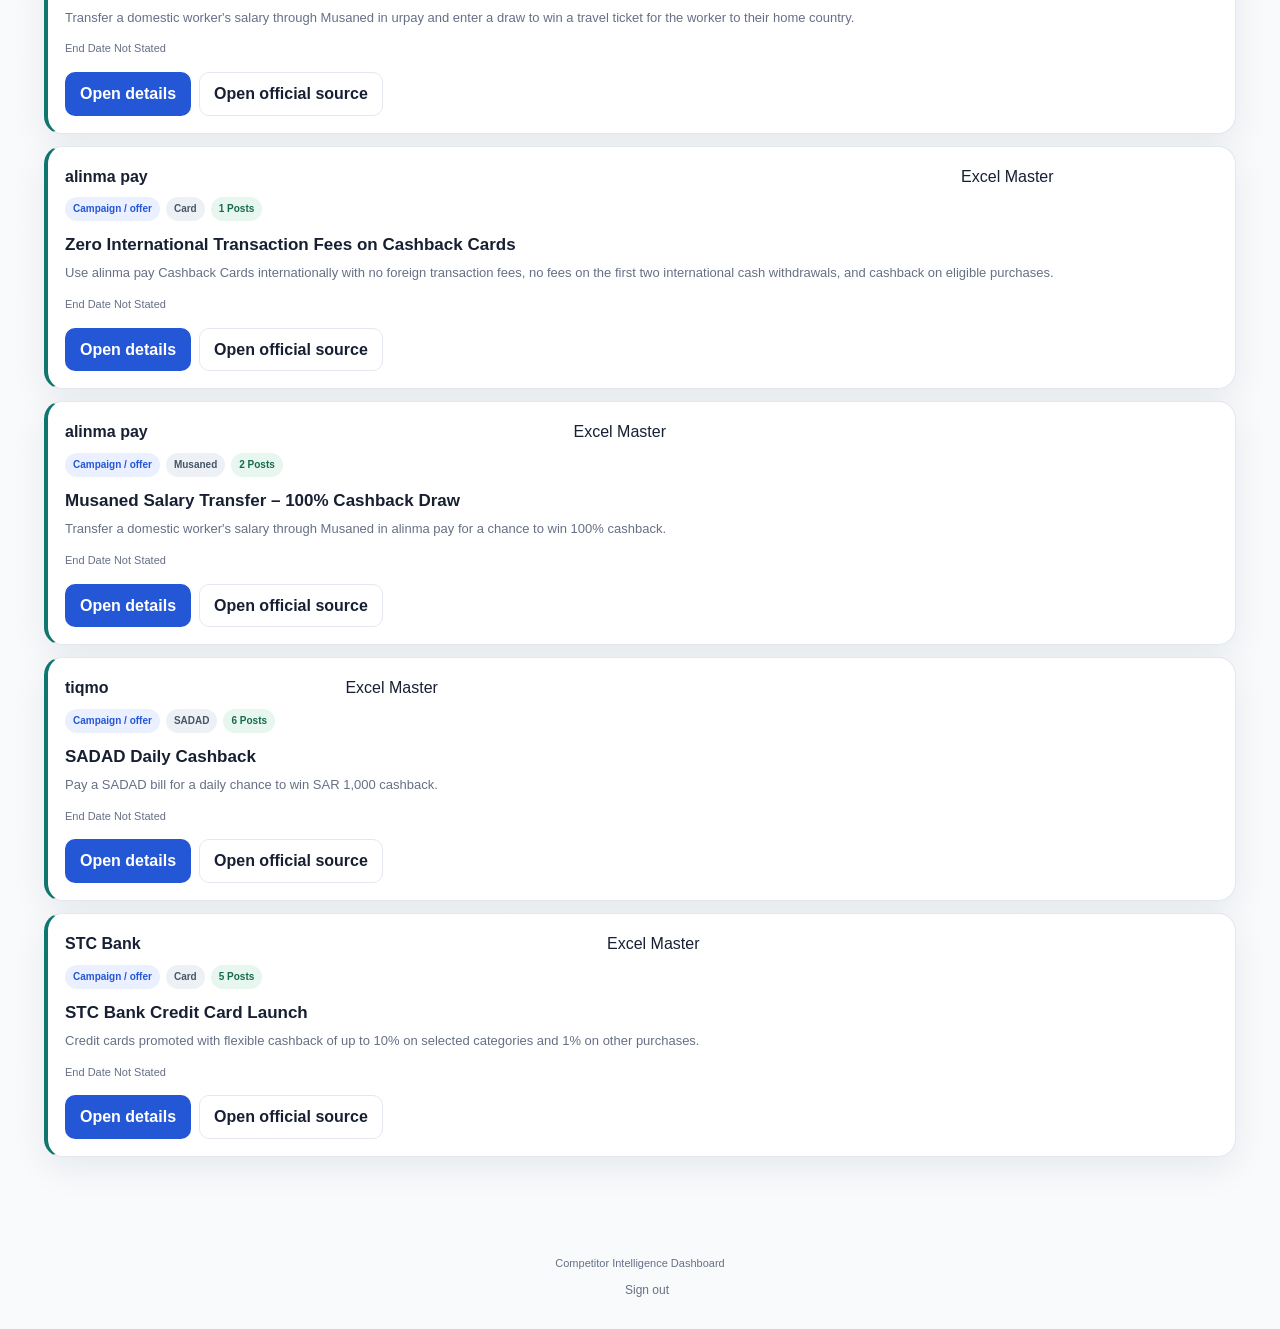
==== commit 741d97a4: "Add files via upload" ====
--- a/index.html
+++ b/index.html
@@ -1,7 +1,8 @@
-<!DOCTYPE html><html lang="en" dir="ltr"><head><meta charset="UTF-8"><meta name="viewport" content="width=device-width,initial-scale=1.0"><title>Competitor Intelligence Dashboard</title><link rel="stylesheet" href="assets/styles.css?v=5.12.1"></head>
-<body><header class="site-header"><div class="site-header__inner"><a class="brand" href="index.html"><span class="brand__mark">CI</span><span><strong data-i18n="appTitle"></strong><small data-i18n="appSubtitle"></small></span></a><div class="header-actions"><a class="button button--secondary" href="review.html" data-i18n="reviewCenter" data-admin-only hidden></a><button id="add-campaign" class="button button--primary" data-i18n="addCampaign"></button><a class="button button--secondary" href="competitor_campaigns_latest.xlsx" download data-report-download data-i18n="downloadFullReport"></a><button class="language-button" data-language-toggle></button></div></div></header>
+<!DOCTYPE html><html lang="en" dir="ltr"><head><meta charset="UTF-8"><meta name="viewport" content="width=device-width,initial-scale=1.0"><title>Competitor Intelligence Dashboard</title><link rel="stylesheet" href="assets/styles.css?v=5.13.0"></head>
+<body><header class="site-header"><div class="site-header__inner"><a class="brand" href="index.html"><span class="brand__mark">CI</span><span><strong data-i18n="appTitle"></strong><small data-i18n="appSubtitle"></small></span></a><div class="header-actions"><button id="site-experience" class="button button--secondary" type="button" data-i18n="siteExperience" data-admin-only hidden></button><a class="button button--secondary" href="review.html" data-i18n="reviewCenter" data-admin-only hidden></a><button id="add-campaign" class="button button--primary" data-i18n="addCampaign"></button><a class="button button--secondary" href="competitor_campaigns_latest.xlsx" download data-report-download data-i18n="downloadFullReport"></a><button class="language-button" data-language-toggle></button></div></div></header>
+<nav id="market-orbit-rail" class="market-orbit-rail" aria-label="Market Orbit sections"><a href="#overview"><span class="market-orbit-rail__icon">O</span><span data-i18n="overviewNav"></span></a><a href="#competitors"><span class="market-orbit-rail__icon">C</span><span data-i18n="competitorsNav"></span></a><a href="#management-summary"><span class="market-orbit-rail__icon">S</span><span data-i18n="summaryNav"></span></a><a href="#market-analytics"><span class="market-orbit-rail__icon">A</span><span data-i18n="analyticsNav"></span></a><a href="#content-tabs"><span class="market-orbit-rail__icon">I</span><span data-i18n="inventoryNav"></span></a></nav>
 <main class="page-shell"><div id="loading" class="loading-state"><span class="spinner"></span><span data-i18n="loading"></span></div><div id="error"></div><div id="content" hidden>
-<section id="overview" class="hero hero--executive"><div><span class="eyebrow" data-i18n="marketAnalysis"></span><h1 data-i18n="appTitle"></h1><p data-i18n="appSubtitle"></p><div class="hero-notes"><span><strong data-i18n="dataBasis"></strong> · <span data-i18n="dataBasisText"></span></span><span><strong data-i18n="excelAligned"></strong> · <span data-i18n="excelAlignedText"></span></span></div></div><div class="hero__meta"><button id="refresh-all" type="button" class="button refresh-button" data-i18n="checkAllNow" data-refresh-control="true" data-admin-only hidden></button><span id="data-freshness" class="meta-chip"></span><span id="last-check" class="meta-chip" data-admin-only hidden></span><span id="inventory-meta" class="meta-chip"></span></div></section>
+<section id="overview" class="hero hero--executive"><div class="hero__copy"><span class="eyebrow" data-i18n="marketAnalysis"></span><h1 data-i18n="orbitHeadline"></h1><p data-i18n="orbitSubheadline"></p><div class="hero-notes"><span><strong data-i18n="dataBasis"></strong> · <span data-i18n="dataBasisText"></span></span><span><strong data-i18n="excelAligned"></strong> · <span data-i18n="excelAlignedText"></span></span></div></div><div class="hero__meta"><button id="refresh-all" type="button" class="button refresh-button" data-i18n="checkAllNow" data-refresh-control="true" data-admin-only hidden></button><span id="data-freshness" class="meta-chip"></span><span id="last-check" class="meta-chip" data-admin-only hidden></span><span id="inventory-meta" class="meta-chip"></span></div><div id="market-orbit-visual" class="market-orbit-visual" aria-label="Competitor market orbit"></div></section>
 <nav class="section-nav" aria-label="Page sections"><a href="#overview" data-i18n="overviewNav"></a><a href="#competitors" data-i18n="competitorsNav"></a><a href="#management-summary" data-i18n="summaryNav"></a><a href="#market-analytics" data-i18n="analyticsNav"></a><a href="#content-tabs" data-i18n="inventoryNav"></a></nav>
 <section id="admin-monitoring-tools" class="compact-drawers" hidden><details class="compact-drawer alert-drawer"><summary><span class="drawer-icon">🔔</span><strong data-i18n="alerts"></strong><span id="alert-count" class="count-badge"></span></summary><div class="drawer-body"><div class="drawer-actions"><span data-i18n="alertsHint"></span><button id="mark-reviewed" class="button button--secondary" data-i18n="markReviewed"></button></div><div id="alerts-list" class="alert-list"></div></div></details><details class="compact-drawer source-drawer"><summary><span class="drawer-icon">◉</span><strong data-i18n="sourceHealth"></strong><span id="source-health-summary" class="status-summary"></span></summary><div class="drawer-body"><p class="drawer-description" data-i18n="sourceHealthHint"></p><div id="verification-timing" class="verification-timing" data-admin-only hidden></div><div id="source-list" class="source-list"></div></div></details><details class="compact-drawer refresh-drawer"><summary><span class="drawer-icon">↻</span><strong data-i18n="refreshHistory"></strong></summary><div class="drawer-body"><div id="refresh-history-list" class="refresh-history-list"></div></div></details></section>
 <section class="section"><div id="kpi-grid" class="kpi-grid"></div></section>
@@ -26,4 +27,4 @@
 
 <section class="section"><div class="section-heading"><div><span class="eyebrow" data-i18n="latestMedia"></span><h2 data-i18n="latestMedia"></h2></div></div><div id="media-grid" class="media-grid"></div></section>
 <section class="section"><div class="section-heading"><div><span class="eyebrow" data-i18n="inventory"></span><h2 data-i18n="inventory"></h2></div><span id="result-count" class="result-meta"></span></div><div class="tabs" id="content-tabs"><button class="tab is-active" data-type="campaign" data-i18n="campaigns"></button><button class="tab" data-type="merchant_offer" data-i18n="merchantOffers"></button><button class="tab" data-type="posts" data-i18n="posts"></button><button class="tab" data-type="review" data-i18n="review" data-admin-only hidden></button><button class="tab" data-type="all" data-i18n="all"></button></div><div id="bulk-review" class="bulk-review" hidden></div><div class="filter-panel"><div class="filter-grid"><label><span data-i18n="search"></span><input id="search" type="search" data-i18n-placeholder="searchPlaceholder"></label><label><span data-i18n="competitors"></span><select id="competitor-filter"></select></label><label><span data-i18n="category"></span><select id="category-filter"></select></label><label><span data-i18n="source"></span><select id="source-filter"></select></label><label data-admin-only hidden><span data-i18n="reviewReason"></span><select id="review-reason-filter"></select></label><button id="clear-filters" class="button button--ghost" data-i18n="clear"></button></div></div><div id="item-list" class="item-list"></div><button id="load-more" type="button" class="button button--secondary load-more" data-i18n="loadMore" hidden></button></section>
-</div></main><footer class="footer"><div class="footer__brand">Competitor Intelligence Dashboard</div><details id="admin-tools" class="admin-tools"><summary data-i18n="adminTools"></summary><div class="admin-tools__menu"><button id="delta-export" type="button" data-i18n="deltaExport"></button><button id="export-edits" type="button" data-i18n="exportEdits"></button><button id="import-edits" type="button" data-i18n="importEdits"></button><input id="import-file" type="file" accept="application/json" hidden></div></details><a class="footer-signout" href="/__logout" data-i18n="signOut"></a></footer><script src="assets/common.js?v=5.12.1" defer></script><script src="assets/index.js?v=5.12.1" defer></script></body></html>
+</div></main><footer class="footer"><div class="footer__brand">Competitor Intelligence Dashboard</div><details id="admin-tools" class="admin-tools"><summary data-i18n="adminTools"></summary><div class="admin-tools__menu"><button id="delta-export" type="button" data-i18n="deltaExport"></button><button id="export-edits" type="button" data-i18n="exportEdits"></button><button id="import-edits" type="button" data-i18n="importEdits"></button><input id="import-file" type="file" accept="application/json" hidden></div></details><a class="footer-signout" href="/__logout" data-i18n="signOut"></a></footer><script src="assets/common.js?v=5.13.0" defer></script><script src="assets/index.js?v=5.13.0" defer></script></body></html>
--- a/assets/styles.css
+++ b/assets/styles.css
@@ -211,12 +211,13 @@
 .section-nav { position: sticky; top: 77px; z-index: 35; display: flex; justify-content: center; gap: 6px; width: max-content; max-width: 100%; margin: 16px auto 0; padding: 6px; border: 1px solid var(--border); border-radius: 999px; background: rgba(255,255,255,.94); box-shadow: 0 8px 22px rgba(16,24,40,.08); backdrop-filter: blur(12px); }
 .section-nav a { padding: 7px 13px; border-radius: 999px; color: var(--muted); font-size: 12px; font-weight: 800; white-space: nowrap; }
 .section-nav a:hover, .section-nav a:focus-visible { background: var(--primary-soft); color: var(--primary); }
-.competitor-logo-stage { height: 112px; margin: -4px -4px 16px; display: grid; place-items: center; overflow: hidden; border-radius: 15px; background: #fff; box-shadow: inset 0 0 0 1px #edf0f5, 0 10px 24px rgba(16,24,40,.06); transition: transform .22s ease, box-shadow .22s ease; }
-.competitor-logo-stage img { width: 100%; height: 100%; object-fit: contain; }
-.competitor-card:hover .competitor-logo-stage { transform: translateY(-3px); box-shadow: inset 0 0 0 1px #e5eaf1, 0 15px 28px rgba(16,24,40,.11); }
+.competitor-logo-stage { height: 112px; margin: -4px -4px 16px; display: grid; place-items: center; overflow: hidden; border-radius: 15px; background: transparent; transition: transform .22s ease; }
+.competitor-logo-stage img { width: 100%; height: 100%; object-fit: contain; display: block; }
+.competitor-card:hover .competitor-logo-stage { transform: translateY(-3px); }
 .competitor-hero__identity { display: flex; align-items: center; gap: 20px; min-width: 0; }
-.competitor-hero__logo { width: 180px; height: 92px; flex: 0 0 180px; overflow: hidden; border-radius: 16px; background: #fff; box-shadow: 0 12px 28px rgba(0,0,0,.18); }
+.competitor-hero__logo { width: 180px; height: 92px; flex: 0 0 180px; overflow: hidden; border-radius: 16px; background: transparent; }
 .competitor-hero__logo img { width: 100%; height: 100%; object-fit: contain; display: block; }
+.section-nav + section, #overview, #competitors, #management-summary, #market-analytics, #content-tabs { scroll-margin-top: 145px; }
 .chart-toolbar--period { align-items: end; flex-wrap: wrap; }
 .custom-period { display: flex; align-items: end; gap: 7px; flex-wrap: wrap; }
 .custom-period[hidden] { display: none; }
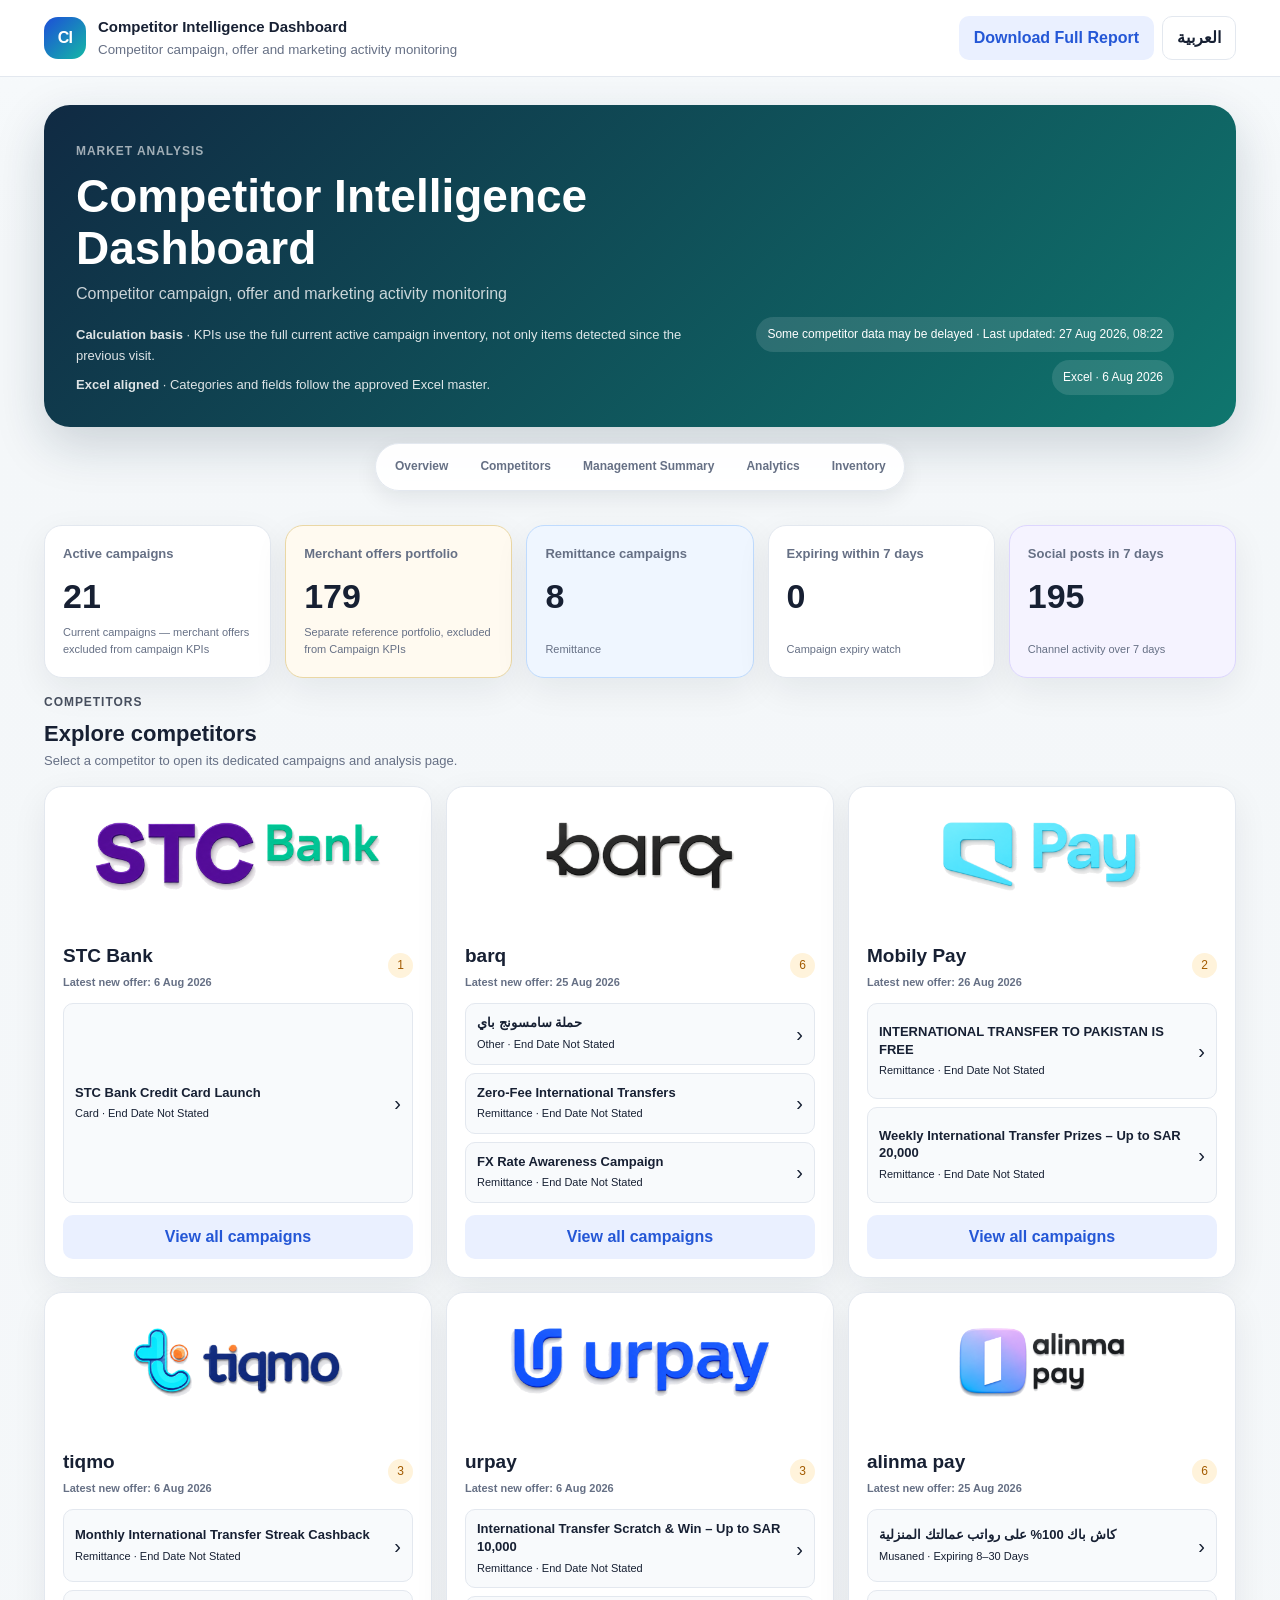
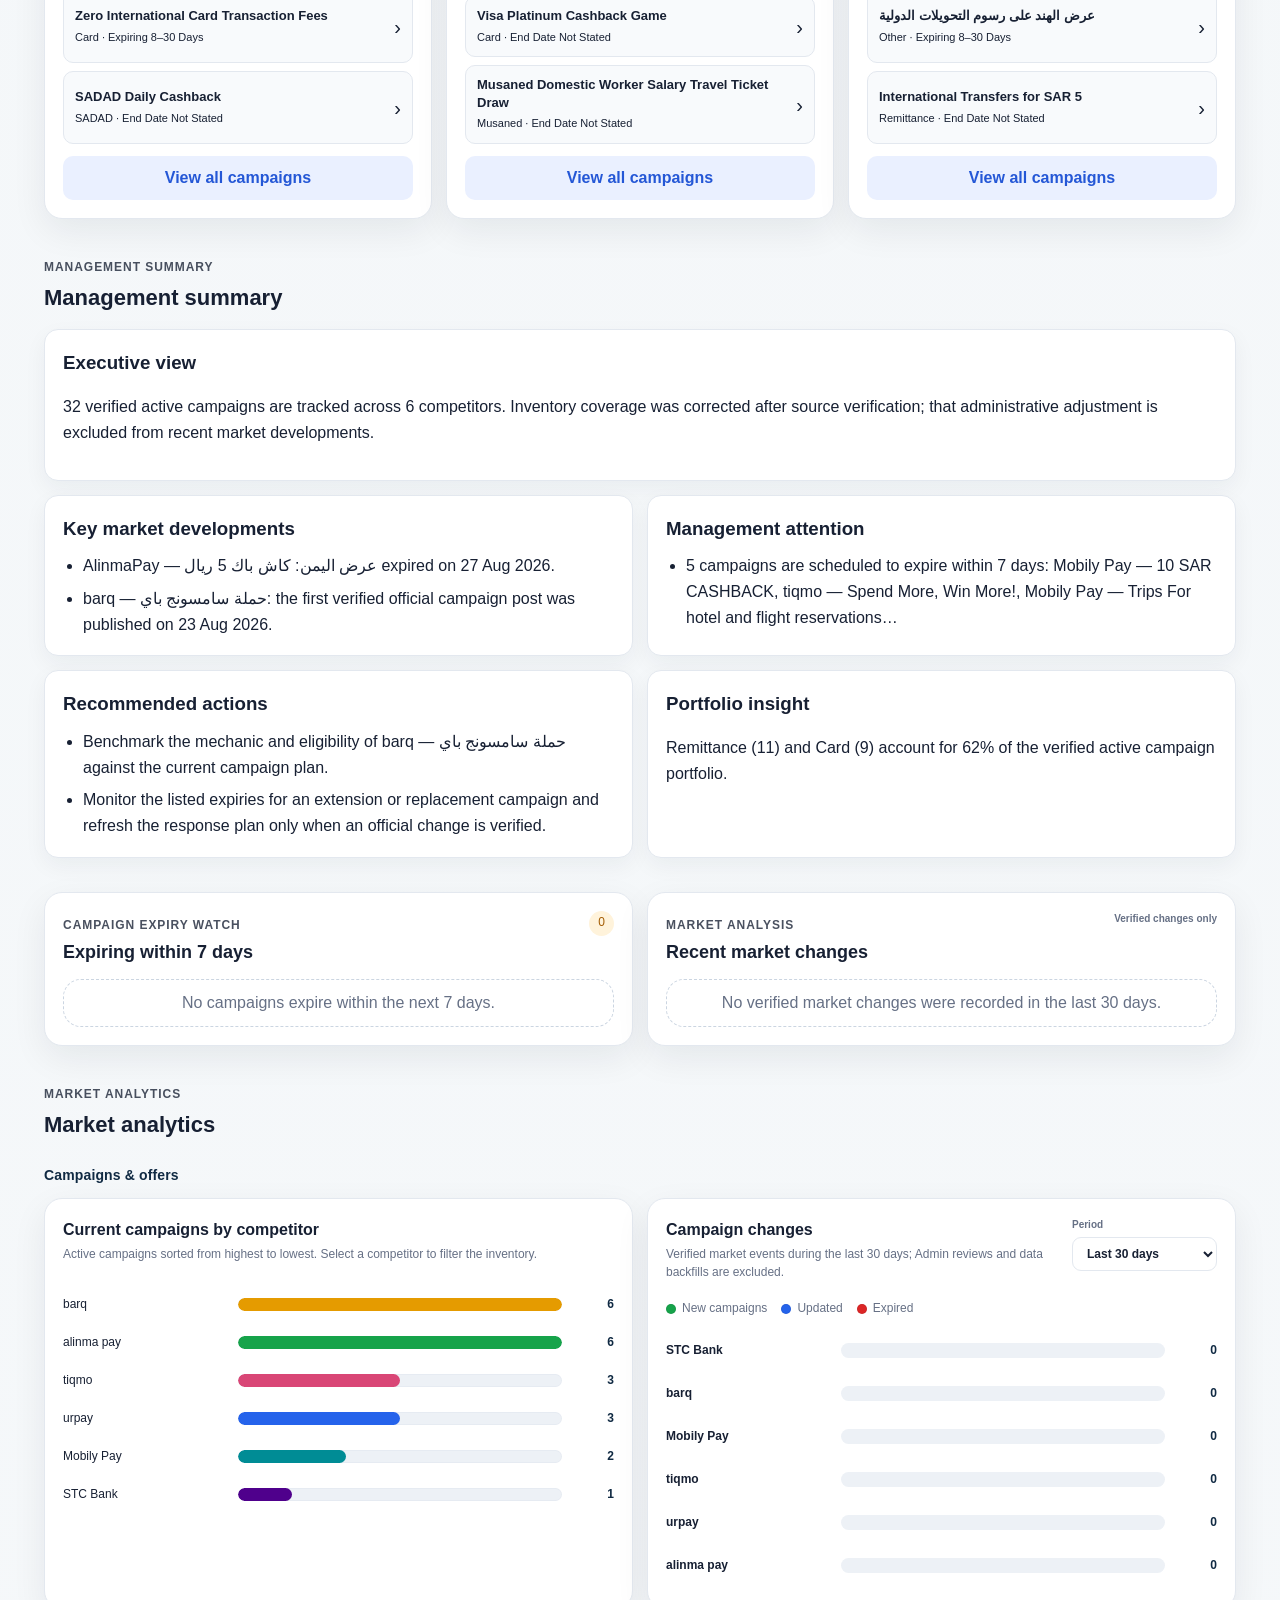
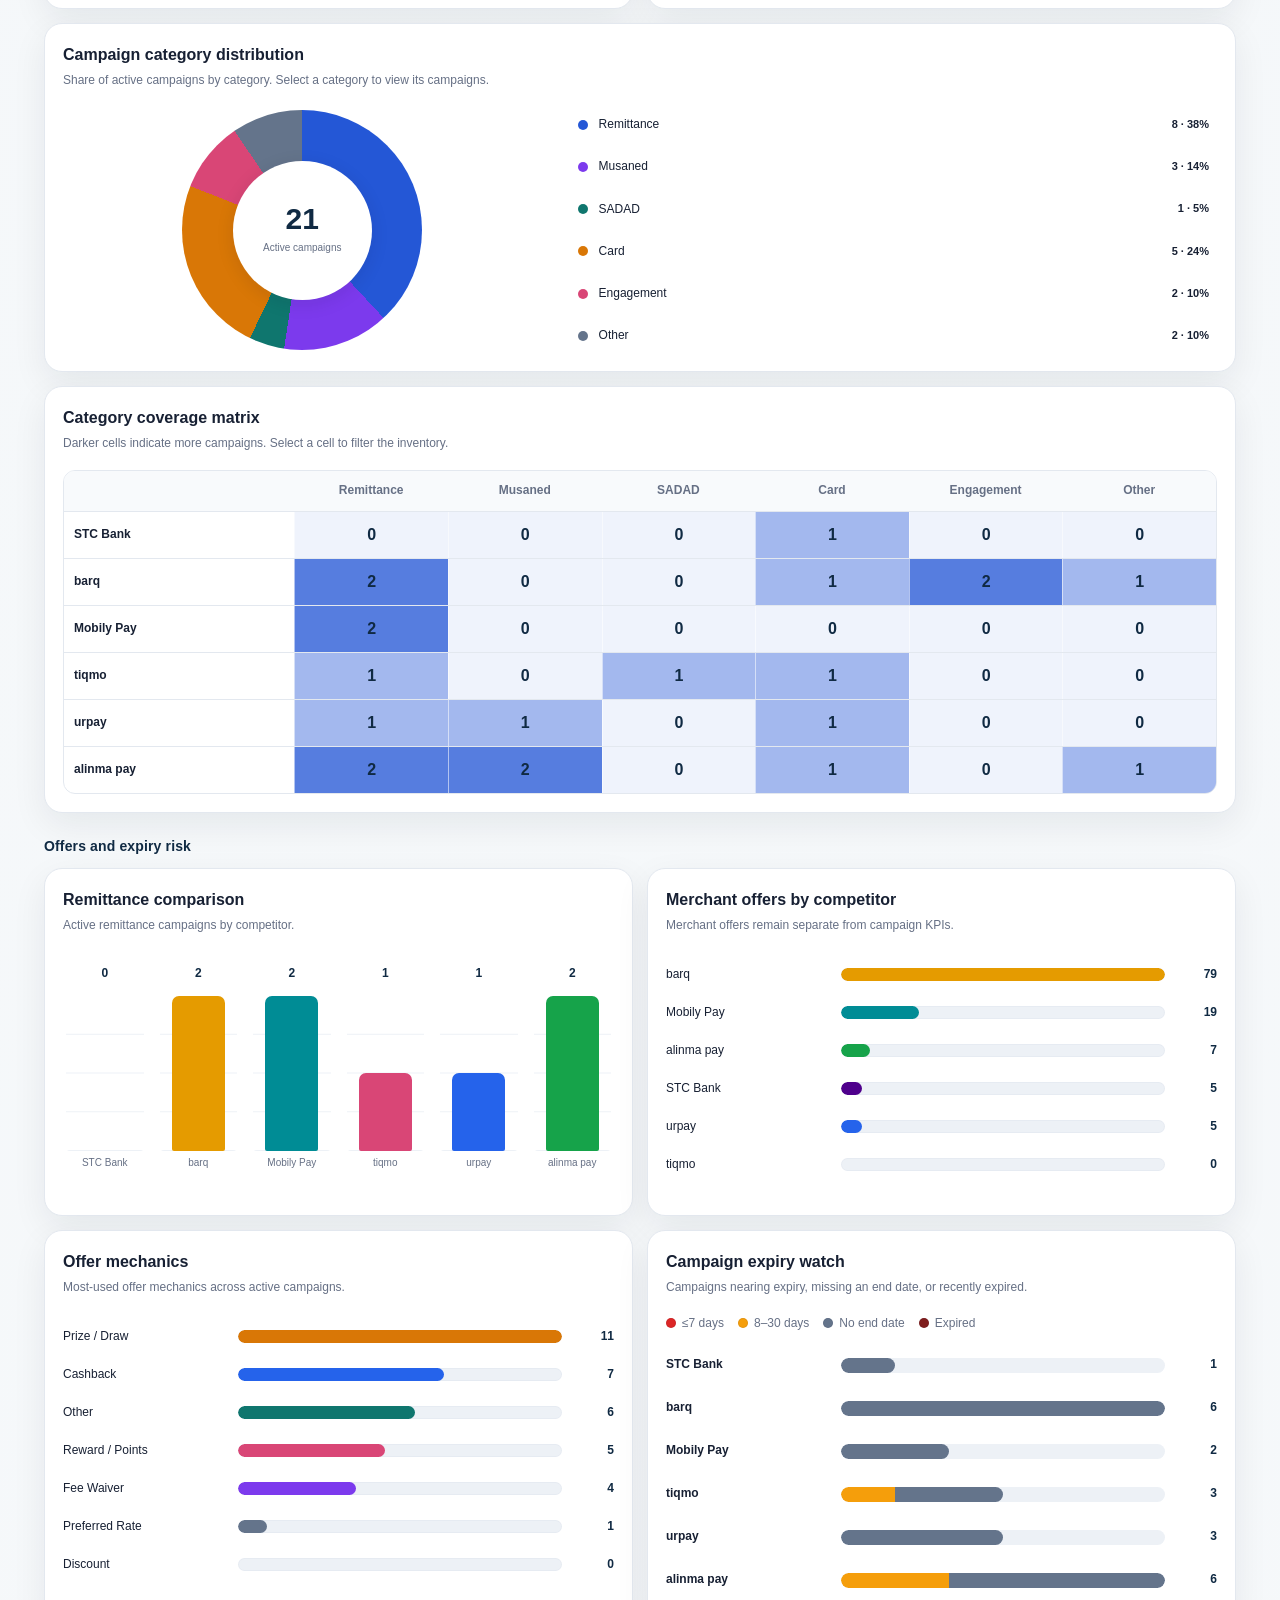
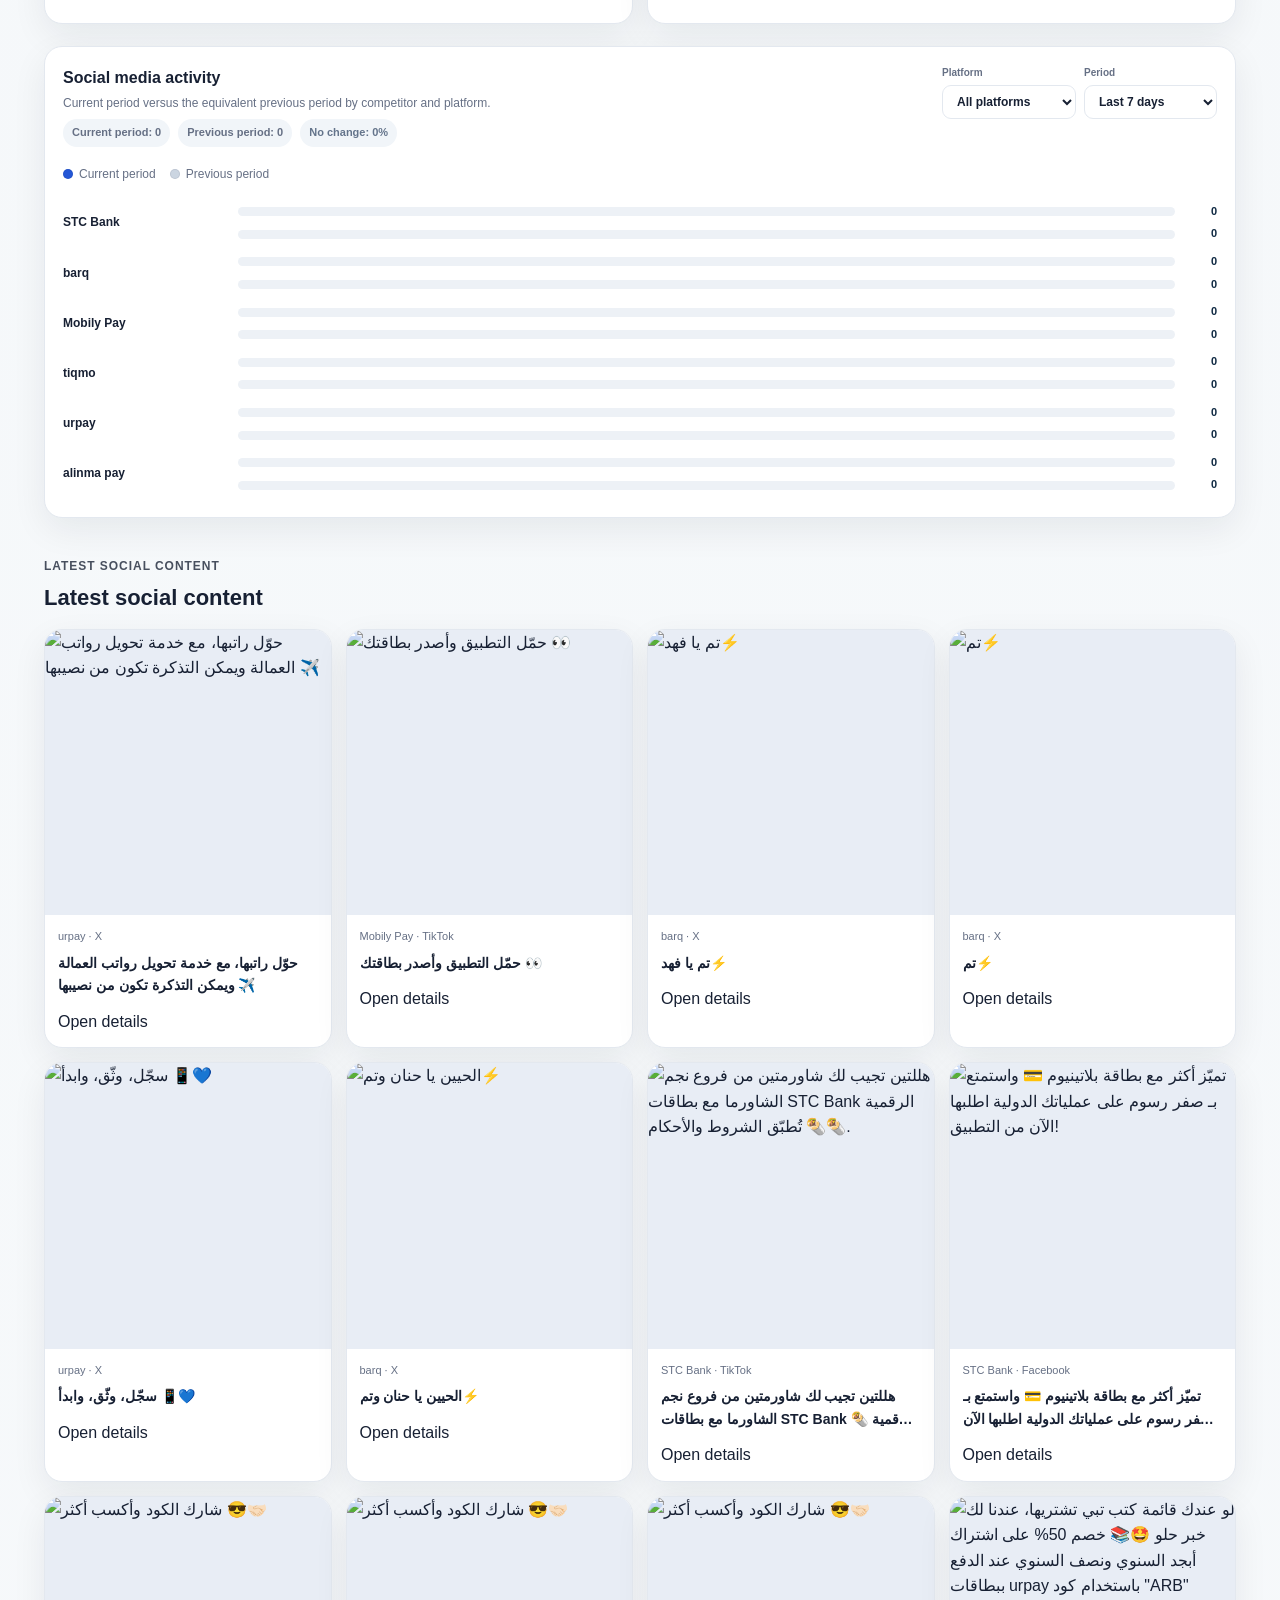
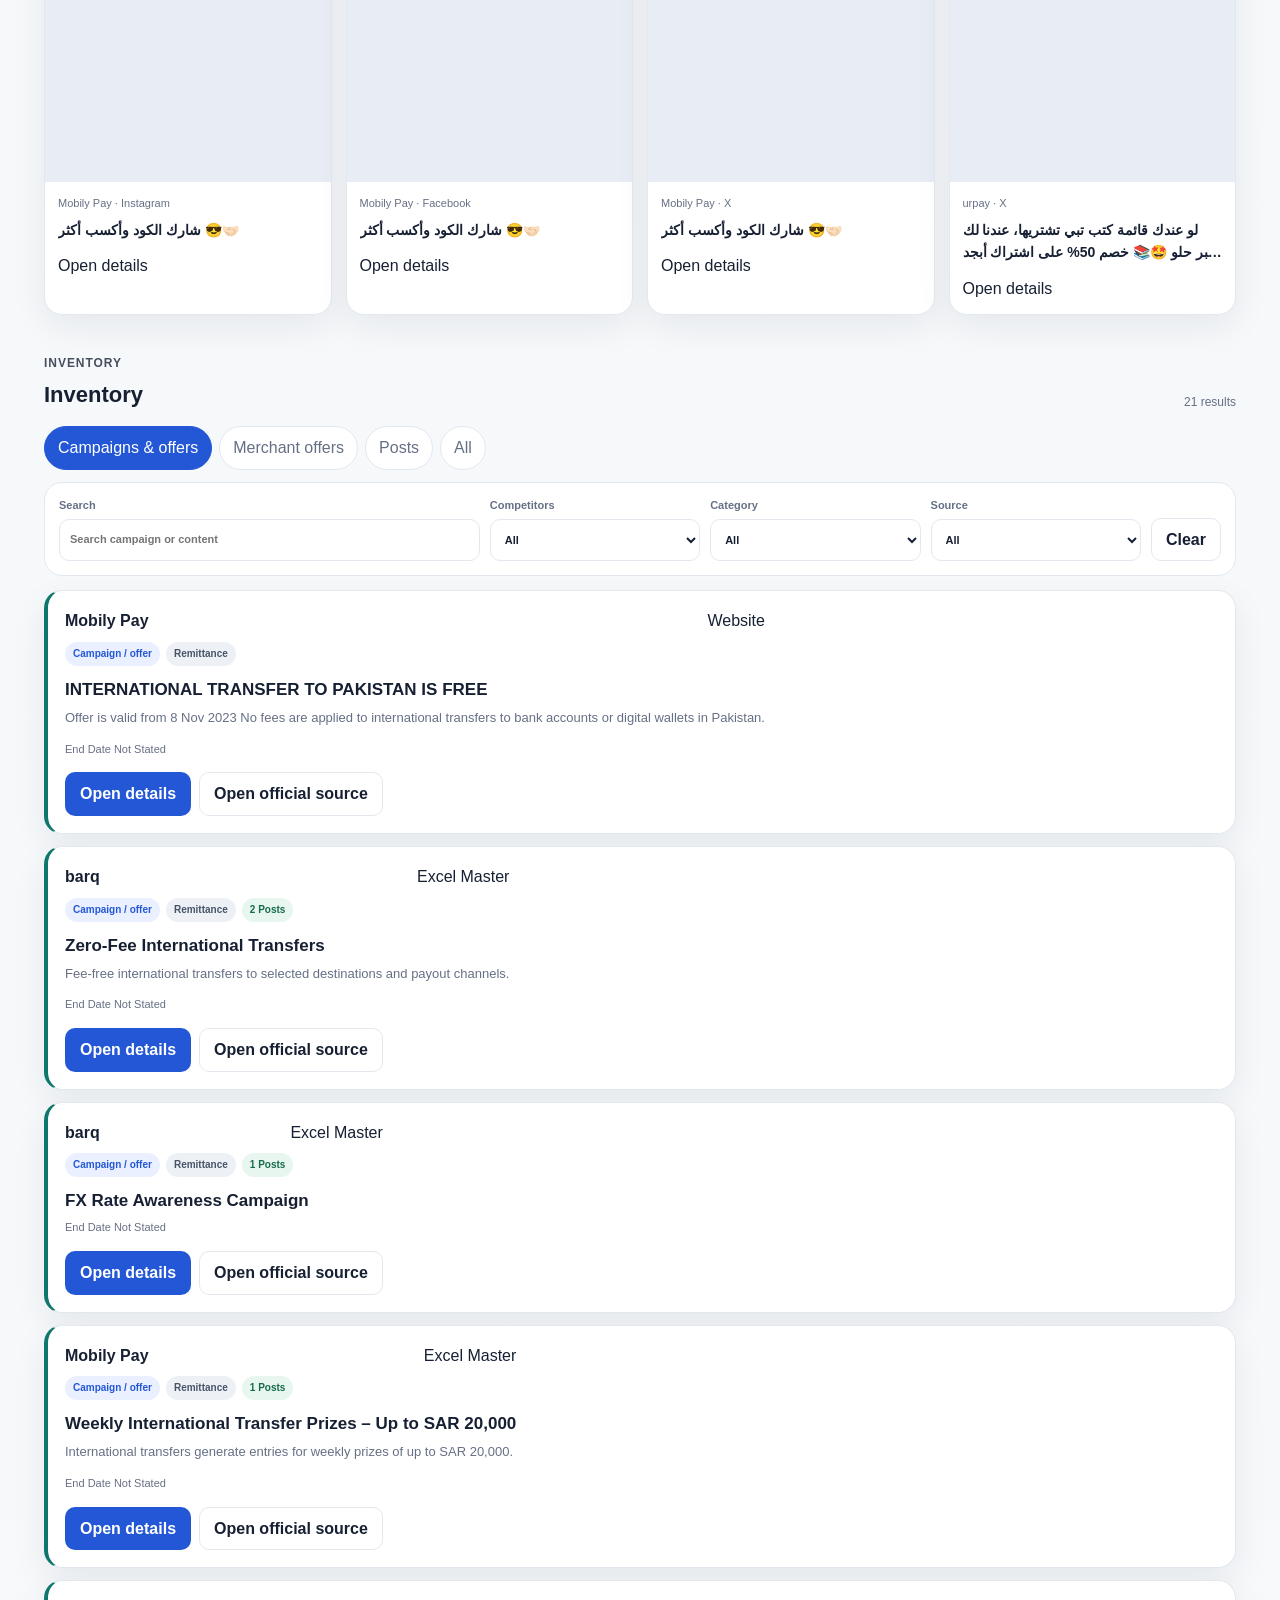
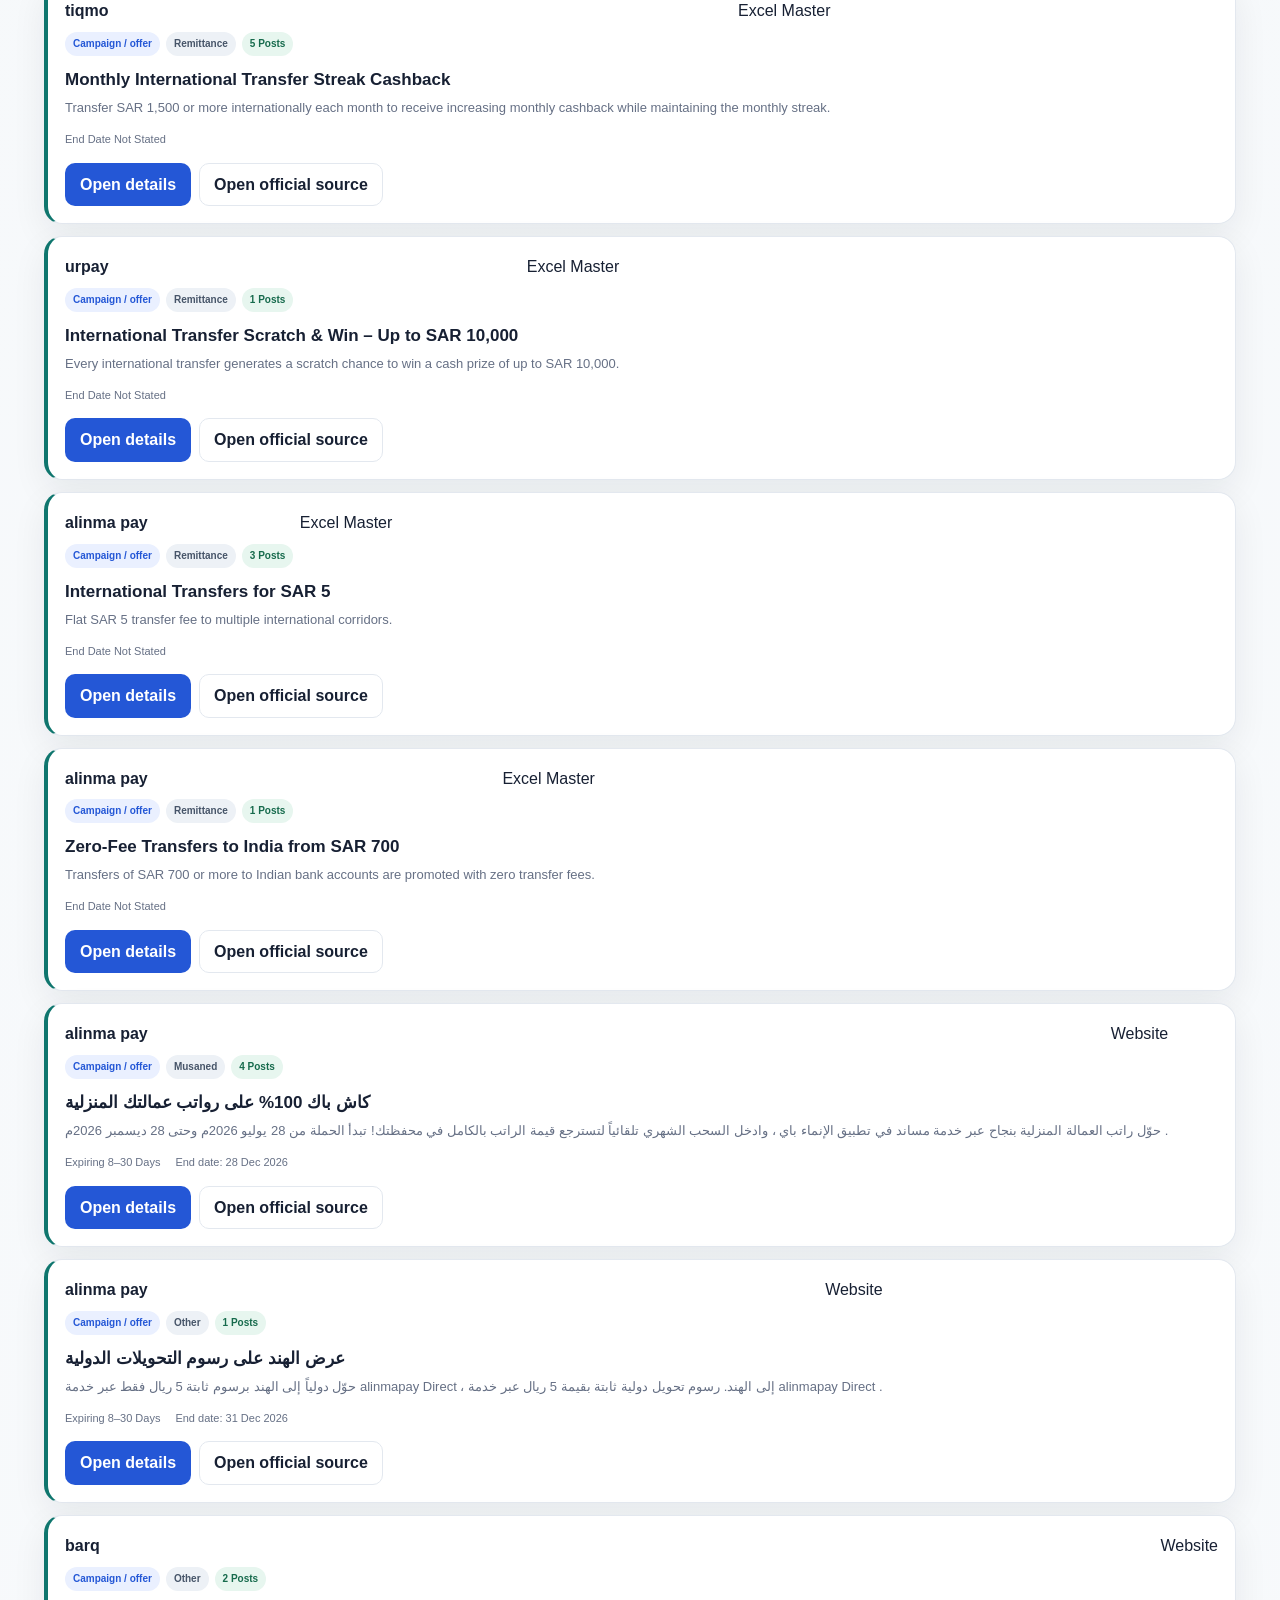
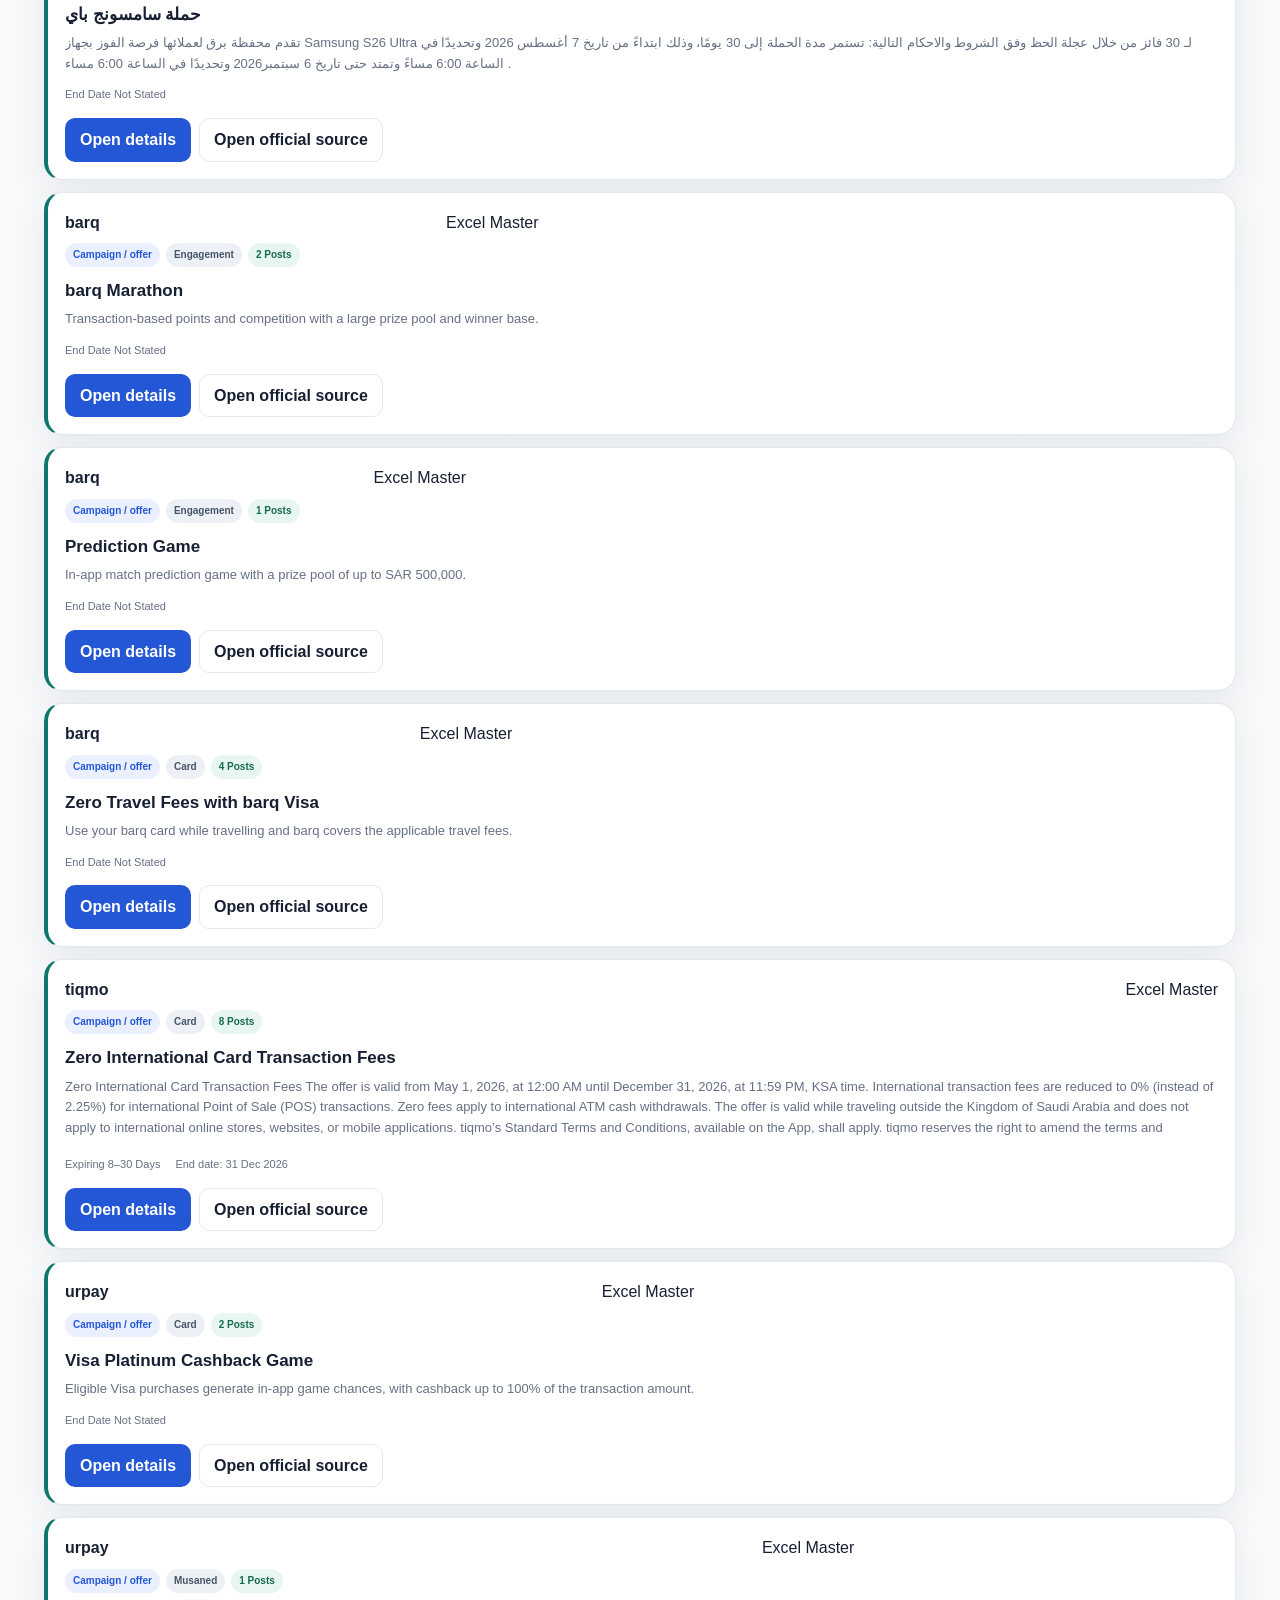
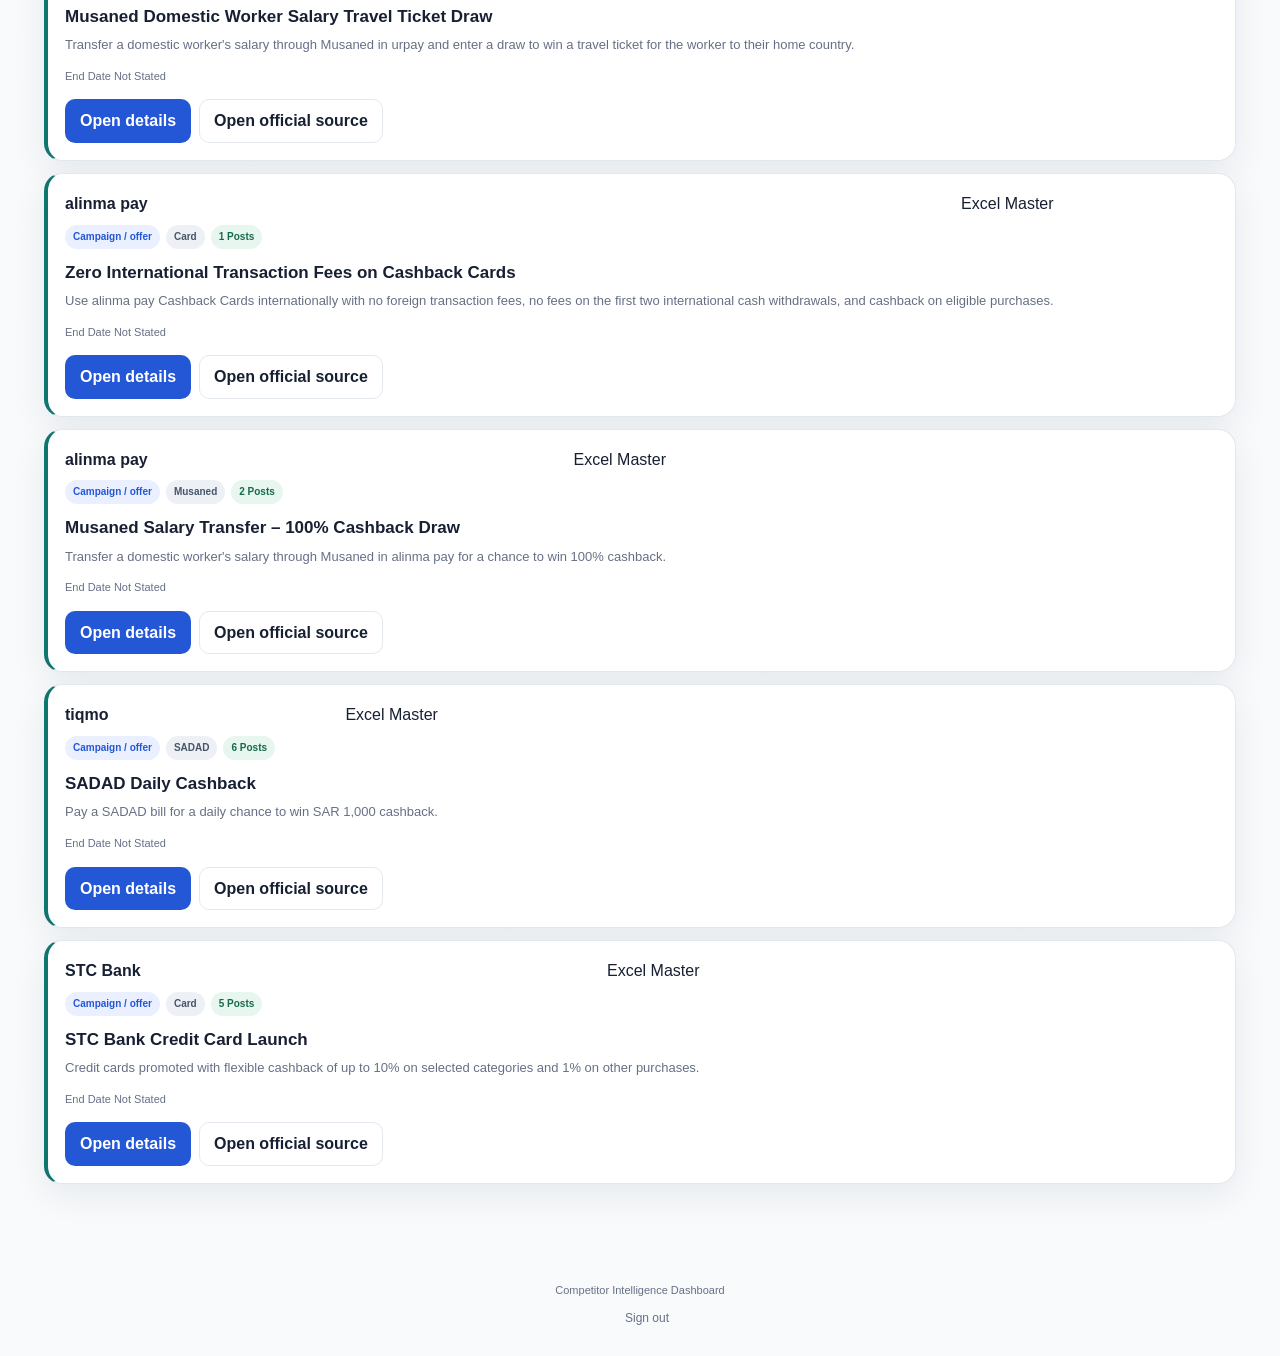
==== commit 8155a1b7: "Add files via upload" ====
--- a/index.html
+++ b/index.html
@@ -1,8 +1,7 @@
-<!DOCTYPE html><html lang="en" dir="ltr"><head><meta charset="UTF-8"><meta name="viewport" content="width=device-width,initial-scale=1.0"><title>Competitor Intelligence Dashboard</title><link rel="stylesheet" href="assets/styles.css?v=5.13.0"></head>
+<!DOCTYPE html><html lang="en" dir="ltr"><head><meta charset="UTF-8"><meta name="viewport" content="width=device-width,initial-scale=1.0"><title>Competitor Intelligence Dashboard</title><link rel="stylesheet" href="assets/styles.css?v=5.14.0"></head>
 <body><header class="site-header"><div class="site-header__inner"><a class="brand" href="index.html"><span class="brand__mark">CI</span><span><strong data-i18n="appTitle"></strong><small data-i18n="appSubtitle"></small></span></a><div class="header-actions"><button id="site-experience" class="button button--secondary" type="button" data-i18n="siteExperience" data-admin-only hidden></button><a class="button button--secondary" href="review.html" data-i18n="reviewCenter" data-admin-only hidden></a><button id="add-campaign" class="button button--primary" data-i18n="addCampaign"></button><a class="button button--secondary" href="competitor_campaigns_latest.xlsx" download data-report-download data-i18n="downloadFullReport"></a><button class="language-button" data-language-toggle></button></div></div></header>
-<nav id="market-orbit-rail" class="market-orbit-rail" aria-label="Market Orbit sections"><a href="#overview"><span class="market-orbit-rail__icon">O</span><span data-i18n="overviewNav"></span></a><a href="#competitors"><span class="market-orbit-rail__icon">C</span><span data-i18n="competitorsNav"></span></a><a href="#management-summary"><span class="market-orbit-rail__icon">S</span><span data-i18n="summaryNav"></span></a><a href="#market-analytics"><span class="market-orbit-rail__icon">A</span><span data-i18n="analyticsNav"></span></a><a href="#content-tabs"><span class="market-orbit-rail__icon">I</span><span data-i18n="inventoryNav"></span></a></nav>
 <main class="page-shell"><div id="loading" class="loading-state"><span class="spinner"></span><span data-i18n="loading"></span></div><div id="error"></div><div id="content" hidden>
-<section id="overview" class="hero hero--executive"><div class="hero__copy"><span class="eyebrow" data-i18n="marketAnalysis"></span><h1 data-i18n="orbitHeadline"></h1><p data-i18n="orbitSubheadline"></p><div class="hero-notes"><span><strong data-i18n="dataBasis"></strong> · <span data-i18n="dataBasisText"></span></span><span><strong data-i18n="excelAligned"></strong> · <span data-i18n="excelAlignedText"></span></span></div></div><div class="hero__meta"><button id="refresh-all" type="button" class="button refresh-button" data-i18n="checkAllNow" data-refresh-control="true" data-admin-only hidden></button><span id="data-freshness" class="meta-chip"></span><span id="last-check" class="meta-chip" data-admin-only hidden></span><span id="inventory-meta" class="meta-chip"></span></div><div id="market-orbit-visual" class="market-orbit-visual" aria-label="Competitor market orbit"></div></section>
+<section id="overview" class="hero hero--executive"><div class="hero__copy"><span class="eyebrow" data-i18n="marketAnalysis"></span><h1 data-i18n="marketOverview"></h1><p data-i18n="marketOverviewDetail"></p><div class="hero-notes"><span><strong data-i18n="dataBasis"></strong> · <span data-i18n="dataBasisText"></span></span><span><strong data-i18n="excelAligned"></strong> · <span data-i18n="excelAlignedText"></span></span></div></div><div class="hero__meta"><button id="refresh-all" type="button" class="button refresh-button" data-i18n="checkAllNow" data-refresh-control="true" data-admin-only hidden></button><span id="data-freshness" class="meta-chip"></span><span id="last-check" class="meta-chip" data-admin-only hidden></span><span id="inventory-meta" class="meta-chip"></span></div><div id="intelligence-field" class="intelligence-field" aria-label="Active campaigns by competitor"></div></section>
 <nav class="section-nav" aria-label="Page sections"><a href="#overview" data-i18n="overviewNav"></a><a href="#competitors" data-i18n="competitorsNav"></a><a href="#management-summary" data-i18n="summaryNav"></a><a href="#market-analytics" data-i18n="analyticsNav"></a><a href="#content-tabs" data-i18n="inventoryNav"></a></nav>
 <section id="admin-monitoring-tools" class="compact-drawers" hidden><details class="compact-drawer alert-drawer"><summary><span class="drawer-icon">🔔</span><strong data-i18n="alerts"></strong><span id="alert-count" class="count-badge"></span></summary><div class="drawer-body"><div class="drawer-actions"><span data-i18n="alertsHint"></span><button id="mark-reviewed" class="button button--secondary" data-i18n="markReviewed"></button></div><div id="alerts-list" class="alert-list"></div></div></details><details class="compact-drawer source-drawer"><summary><span class="drawer-icon">◉</span><strong data-i18n="sourceHealth"></strong><span id="source-health-summary" class="status-summary"></span></summary><div class="drawer-body"><p class="drawer-description" data-i18n="sourceHealthHint"></p><div id="verification-timing" class="verification-timing" data-admin-only hidden></div><div id="source-list" class="source-list"></div></div></details><details class="compact-drawer refresh-drawer"><summary><span class="drawer-icon">↻</span><strong data-i18n="refreshHistory"></strong></summary><div class="drawer-body"><div id="refresh-history-list" class="refresh-history-list"></div></div></details></section>
 <section class="section"><div id="kpi-grid" class="kpi-grid"></div></section>
@@ -27,4 +26,4 @@
 
 <section class="section"><div class="section-heading"><div><span class="eyebrow" data-i18n="latestMedia"></span><h2 data-i18n="latestMedia"></h2></div></div><div id="media-grid" class="media-grid"></div></section>
 <section class="section"><div class="section-heading"><div><span class="eyebrow" data-i18n="inventory"></span><h2 data-i18n="inventory"></h2></div><span id="result-count" class="result-meta"></span></div><div class="tabs" id="content-tabs"><button class="tab is-active" data-type="campaign" data-i18n="campaigns"></button><button class="tab" data-type="merchant_offer" data-i18n="merchantOffers"></button><button class="tab" data-type="posts" data-i18n="posts"></button><button class="tab" data-type="review" data-i18n="review" data-admin-only hidden></button><button class="tab" data-type="all" data-i18n="all"></button></div><div id="bulk-review" class="bulk-review" hidden></div><div class="filter-panel"><div class="filter-grid"><label><span data-i18n="search"></span><input id="search" type="search" data-i18n-placeholder="searchPlaceholder"></label><label><span data-i18n="competitors"></span><select id="competitor-filter"></select></label><label><span data-i18n="category"></span><select id="category-filter"></select></label><label><span data-i18n="source"></span><select id="source-filter"></select></label><label data-admin-only hidden><span data-i18n="reviewReason"></span><select id="review-reason-filter"></select></label><button id="clear-filters" class="button button--ghost" data-i18n="clear"></button></div></div><div id="item-list" class="item-list"></div><button id="load-more" type="button" class="button button--secondary load-more" data-i18n="loadMore" hidden></button></section>
-</div></main><footer class="footer"><div class="footer__brand">Competitor Intelligence Dashboard</div><details id="admin-tools" class="admin-tools"><summary data-i18n="adminTools"></summary><div class="admin-tools__menu"><button id="delta-export" type="button" data-i18n="deltaExport"></button><button id="export-edits" type="button" data-i18n="exportEdits"></button><button id="import-edits" type="button" data-i18n="importEdits"></button><input id="import-file" type="file" accept="application/json" hidden></div></details><a class="footer-signout" href="/__logout" data-i18n="signOut"></a></footer><script src="assets/common.js?v=5.13.0" defer></script><script src="assets/index.js?v=5.13.0" defer></script></body></html>
+</div></main><footer class="footer"><div class="footer__brand">Competitor Intelligence Dashboard</div><details id="admin-tools" class="admin-tools"><summary data-i18n="adminTools"></summary><div class="admin-tools__menu"><button id="delta-export" type="button" data-i18n="deltaExport"></button><button id="export-edits" type="button" data-i18n="exportEdits"></button><button id="import-edits" type="button" data-i18n="importEdits"></button><input id="import-file" type="file" accept="application/json" hidden></div></details><a class="footer-signout" href="/__logout" data-i18n="signOut"></a></footer><script src="assets/common.js?v=5.14.0" defer></script><script src="assets/index.js?v=5.14.0" defer></script></body></html>
--- a/assets/styles.css
+++ b/assets/styles.css
@@ -218,6 +218,59 @@
 .competitor-hero__logo { width: 180px; height: 92px; flex: 0 0 180px; overflow: hidden; border-radius: 16px; background: transparent; }
 .competitor-hero__logo img { width: 100%; height: 100%; object-fit: contain; display: block; }
 .section-nav + section, #overview, #competitors, #management-summary, #market-analytics, #content-tabs { scroll-margin-top: 145px; }
+.market-orbit-rail,.market-orbit-visual { display:none; }
+.layout-preview-badge { position:fixed; right:18px; bottom:18px; z-index:110; border:1px solid rgba(255,255,255,.28); border-radius:999px; padding:9px 14px; background:#102a68; color:#fff; box-shadow:0 12px 30px rgba(16,42,104,.28); font-size:11px; font-weight:800; cursor:pointer; }
+.site-experience-modal { max-width:650px; }
+.published-layout-note { margin:10px 0 14px; color:var(--primary); font-size:12px; font-weight:800; }
+.layout-choices { display:grid; grid-template-columns:1fr 1fr; gap:12px; }
+.layout-choice { display:grid; gap:8px; min-width:0; padding:14px; border:1px solid var(--border); border-radius:16px; background:var(--surface); color:var(--text); text-align:start; cursor:pointer; transition:border-color .18s ease,box-shadow .18s ease,transform .18s ease; }
+.layout-choice:hover { transform:translateY(-2px); }
+.layout-choice.is-selected { border-color:var(--primary); box-shadow:0 0 0 3px var(--primary-soft); }
+.layout-choice strong { font-size:14px; }
+.layout-choice small { color:var(--muted); font-size:11px; line-height:1.45; }
+.layout-choice__preview { position:relative; display:grid; grid-template-columns:18% 1fr; grid-template-rows:24px 46px; gap:5px; height:82px; padding:7px; overflow:hidden; border-radius:10px; background:#edf1f7; }
+.layout-choice__preview i { display:block; border-radius:5px; background:#fff; }
+.layout-choice__preview i:first-child { grid-column:1/-1; background:#2457d6; }
+.layout-choice__preview--market-orbit { grid-template-columns:13% 1fr 35%; background:#e7edf7; }
+.layout-choice__preview--market-orbit i:first-child { grid-column:1; grid-row:1/-1; background:#102a68; }
+.layout-choice__preview--market-orbit i:nth-child(2) { grid-column:2/-1; background:linear-gradient(135deg,#102a68,#2457d6,#0f9f8f); }
+.layout-choice__preview--market-orbit i:nth-child(3) { grid-column:2/-1; }
+
+body.layout-market-orbit { background:radial-gradient(circle at 88% 8%,rgba(15,159,143,.08),transparent 24%),#eef2f8; }
+body.layout-market-orbit .page-shell { max-width:1320px; padding-left:104px; }
+body.layout-market-orbit .section-nav { display:none; }
+body.layout-market-orbit .market-orbit-rail { position:fixed; top:112px; left:max(18px,calc((100vw - 1320px)/2)); z-index:38; display:flex; flex-direction:column; gap:8px; width:66px; padding:10px; border-radius:22px; background:#0c1d3b; box-shadow:0 18px 42px rgba(12,29,59,.24); }
+body.layout-market-orbit .market-orbit-rail a { position:relative; display:grid; place-items:center; min-height:46px; border-radius:14px; color:#9fb1d2; }
+body.layout-market-orbit .market-orbit-rail a > span:last-child { position:absolute; left:58px; padding:7px 10px; border-radius:9px; background:#0c1d3b; color:#fff; font-size:11px; font-weight:800; white-space:nowrap; opacity:0; pointer-events:none; transform:translateX(-5px); transition:opacity .18s ease,transform .18s ease; }
+body.layout-market-orbit .market-orbit-rail a:hover > span:last-child,body.layout-market-orbit .market-orbit-rail a:focus-visible > span:last-child { opacity:1; transform:translateX(0); }
+body.layout-market-orbit .market-orbit-rail a.is-active { background:#32d1bd; color:#08211e; }
+.market-orbit-rail__icon { display:grid; place-items:center; width:30px; height:30px; border-radius:10px; border:1px solid currentColor; font-size:10px; font-weight:900; }
+body.layout-market-orbit .hero--executive { position:relative; display:grid; grid-template-columns:minmax(0,1fr) 430px; grid-template-rows:auto auto; align-items:center; min-height:355px; overflow:hidden; background:radial-gradient(circle at 78% 48%,rgba(50,209,189,.22),transparent 25%),linear-gradient(135deg,#0c2044,#173b6c 60%,#165164); box-shadow:0 22px 55px rgba(14,42,80,.22); }
+body.layout-market-orbit .hero--executive:after { content:""; position:absolute; width:290px; height:290px; right:71px; top:32px; border:1px solid rgba(255,255,255,.11); border-radius:50%; pointer-events:none; }
+body.layout-market-orbit .hero__copy { position:relative; z-index:2; align-self:end; max-width:620px; }
+body.layout-market-orbit .hero__copy h1 { max-width:560px; font-size:clamp(32px,4vw,54px); letter-spacing:-.03em; }
+body.layout-market-orbit .hero__copy > p { max-width:570px; }
+body.layout-market-orbit .hero__meta { position:relative; z-index:3; grid-column:1; align-self:start; justify-content:flex-start; margin-top:20px; }
+body.layout-market-orbit .market-orbit-visual { position:relative; z-index:2; grid-column:2; grid-row:1/3; display:block; width:400px; height:300px; justify-self:end; }
+.market-orbit-ring { position:absolute; border:1px solid rgba(255,255,255,.16); border-radius:50%; pointer-events:none; }
+.market-orbit-ring--outer { inset:15px 54px; }
+.market-orbit-ring--inner { inset:76px 115px; }
+.market-orbit-core { position:absolute; left:162px; top:112px; width:76px; height:76px; display:grid; place-items:center; align-content:center; border-radius:50%; background:#32d1bd; color:#08211e; box-shadow:0 0 40px rgba(50,209,189,.34); text-align:center; }
+.market-orbit-core strong { font-size:23px; line-height:1; }
+.market-orbit-core span { margin-top:3px; font-size:8px; font-weight:900; }
+.market-orbit-core small { position:absolute; top:72px; width:150px; color:#fff; font-size:8px; }
+.market-orbit-node { position:absolute; display:grid; grid-template-columns:1fr auto; align-items:center; gap:4px; width:108px; height:48px; padding:7px 8px; border-radius:14px; background:rgba(255,255,255,.96); box-shadow:0 12px 28px rgba(0,0,0,.22); transition:transform .18s ease,box-shadow .18s ease; }
+.market-orbit-node:hover { transform:translateY(-3px) scale(1.025); box-shadow:0 16px 34px rgba(0,0,0,.27); }
+.market-orbit-node img { width:72px; height:31px; object-fit:contain; }
+.market-orbit-node span { display:grid; place-items:center; width:19px; height:19px; border-radius:50%; background:#e9eef7; color:#102a68; font-size:9px; font-weight:900; }
+.market-orbit-node--1 { left:3px; top:77px; }.market-orbit-node--2 { right:0; top:77px; }.market-orbit-node--3 { left:146px; top:0; }.market-orbit-node--4 { left:146px; bottom:0; }.market-orbit-node--5 { left:24px; bottom:38px; }.market-orbit-node--6 { right:20px; bottom:38px; }
+body.layout-market-orbit .campaign-overview-section { margin-top:24px; padding:24px; border-radius:26px; background:rgba(255,255,255,.62); box-shadow:inset 0 0 0 1px rgba(217,225,237,.8); }
+body.layout-market-orbit .competitor-card--campaigns { border-top:3px solid var(--competitor-color,#2457d6); box-shadow:0 14px 34px rgba(18,38,70,.09); }
+body.layout-market-orbit #management-summary { padding:24px; border-radius:26px; background:linear-gradient(135deg,rgba(233,238,255,.86),rgba(235,248,246,.8)); }
+body.layout-market-orbit #management-summary .summary-card:first-child { border-left:4px solid #6d4be8; }
+body.layout-market-orbit .decision-signal { border-radius:20px; }
+body.layout-market-orbit .analytics-group { padding:22px; border-radius:24px; background:rgba(255,255,255,.55); box-shadow:inset 0 0 0 1px rgba(217,225,237,.72); }
+body.layout-market-orbit .chart-card { box-shadow:0 13px 32px rgba(18,38,70,.08); }
 .chart-toolbar--period { align-items: end; flex-wrap: wrap; }
 .custom-period { display: flex; align-items: end; gap: 7px; flex-wrap: wrap; }
 .custom-period[hidden] { display: none; }
@@ -273,6 +326,28 @@
   .source-row { grid-template-columns: 1fr auto; }
   .source-row code { grid-column: 1 / -1; }
   .section-heading { align-items: flex-start; }
+}
+
+@media (max-width: 1050px) {
+  body.layout-market-orbit .page-shell { padding-left:22px; }
+  body.layout-market-orbit .market-orbit-rail { display:none; }
+  body.layout-market-orbit .section-nav { display:flex; }
+  body.layout-market-orbit .hero--executive { grid-template-columns:minmax(0,1fr) 360px; }
+  body.layout-market-orbit .market-orbit-visual { width:350px; transform:scale(.9); transform-origin:center right; }
+}
+
+@media (max-width: 800px) {
+  .layout-choices { grid-template-columns:1fr; }
+  body.layout-market-orbit .page-shell { padding-left:14px; }
+  body.layout-market-orbit .hero--executive { display:grid; grid-template-columns:1fr; grid-template-rows:auto; min-height:0; }
+  body.layout-market-orbit .hero__meta { grid-column:1; }
+  body.layout-market-orbit .market-orbit-visual { grid-column:1; grid-row:auto; width:100%; max-width:400px; height:285px; justify-self:center; transform:none; }
+  body.layout-market-orbit .campaign-overview-section,body.layout-market-orbit #management-summary,body.layout-market-orbit .analytics-group { padding:17px; border-radius:20px; }
+}
+
+@media (max-width: 460px) {
+  body.layout-market-orbit .market-orbit-visual { height:250px; transform:scale(.84); transform-origin:center; }
+  .layout-preview-badge { right:10px; bottom:10px; max-width:calc(100% - 20px); }
 }
 @media (max-width: 430px) {
   .kpi-grid, .media-grid { grid-template-columns: 1fr; }
